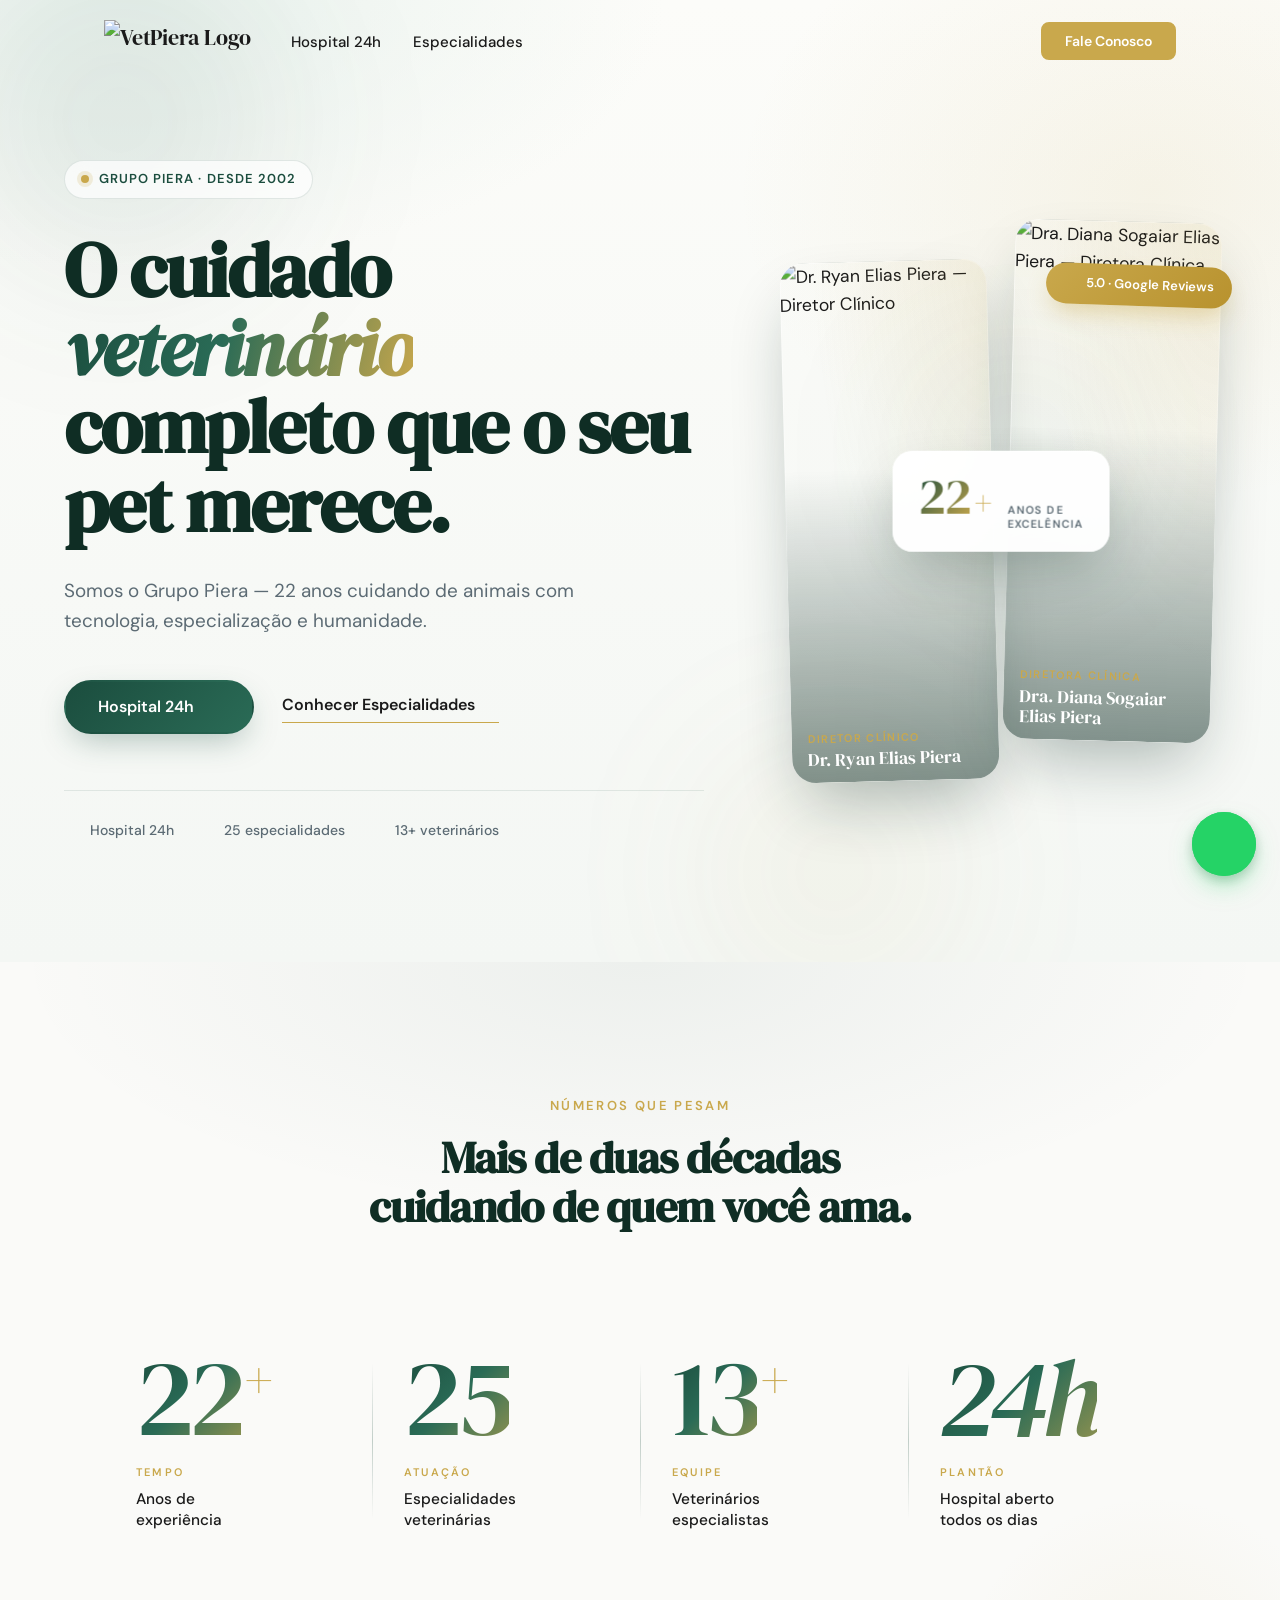
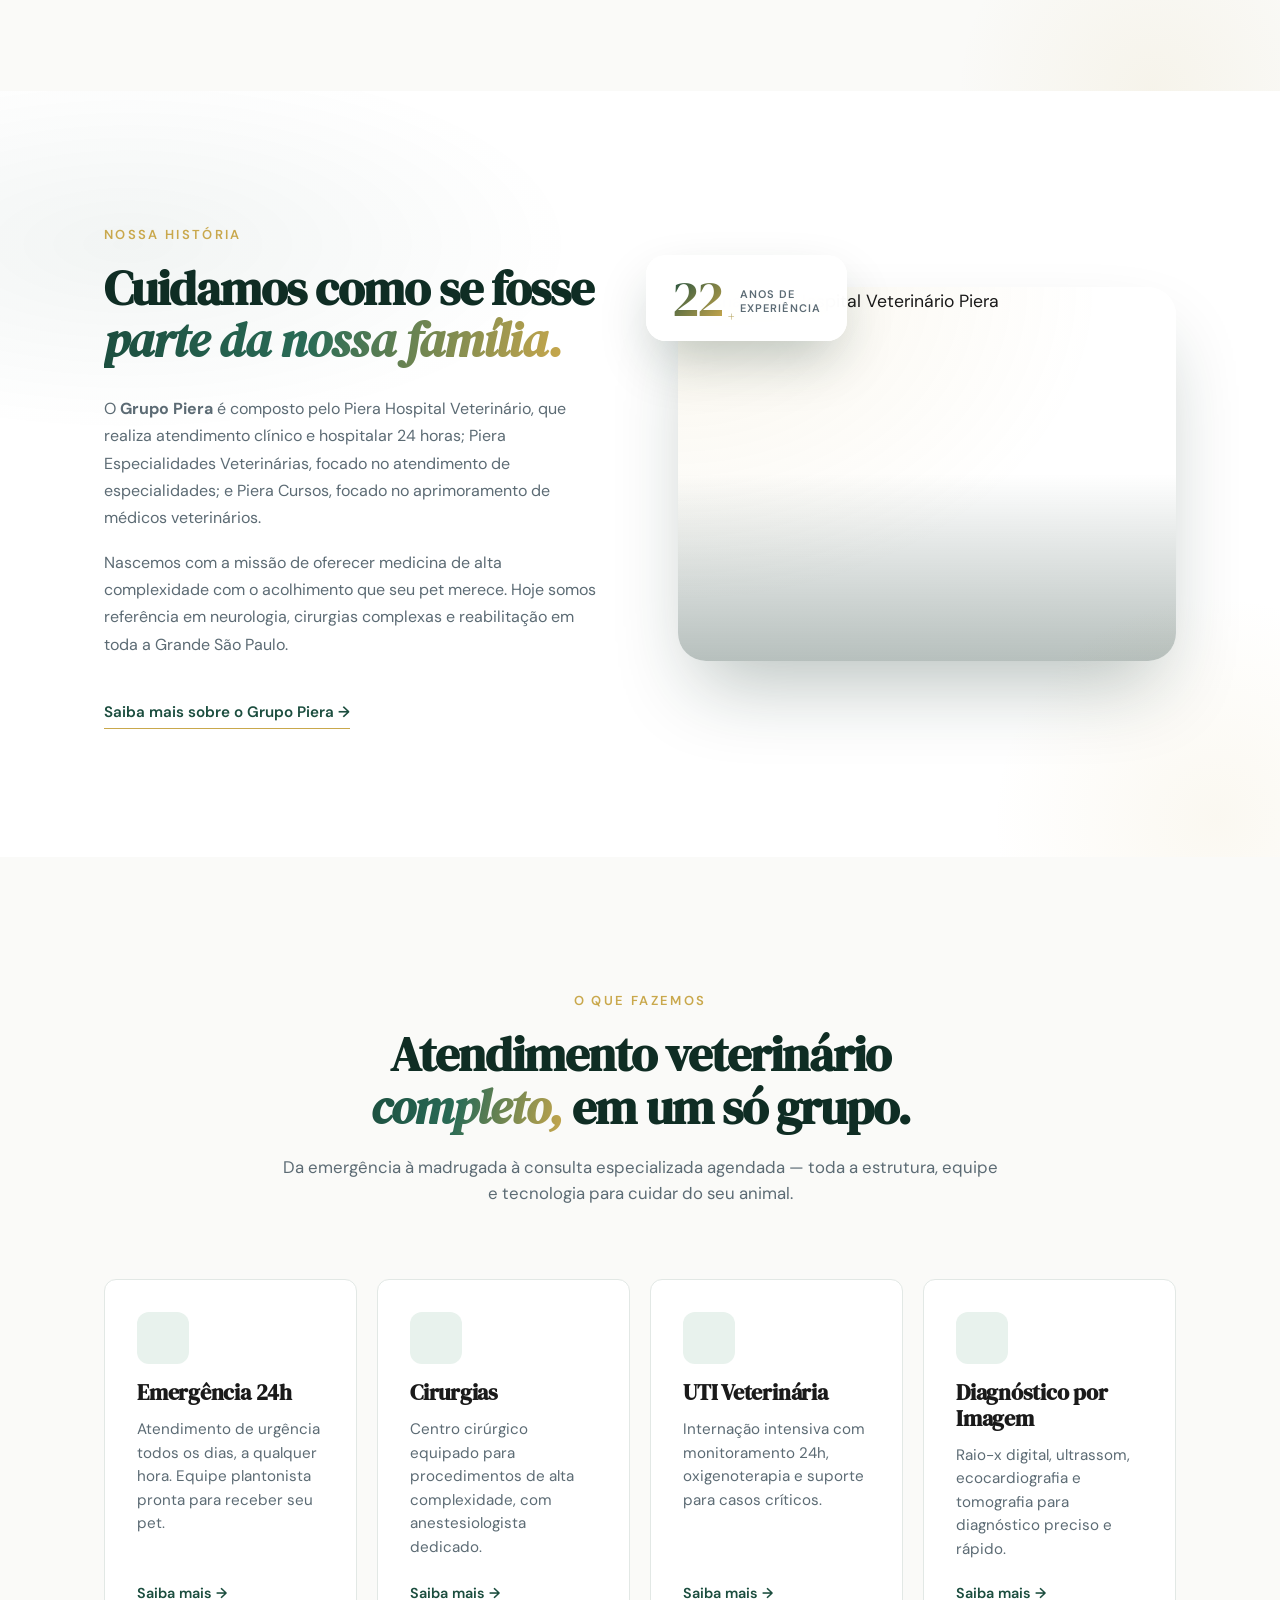
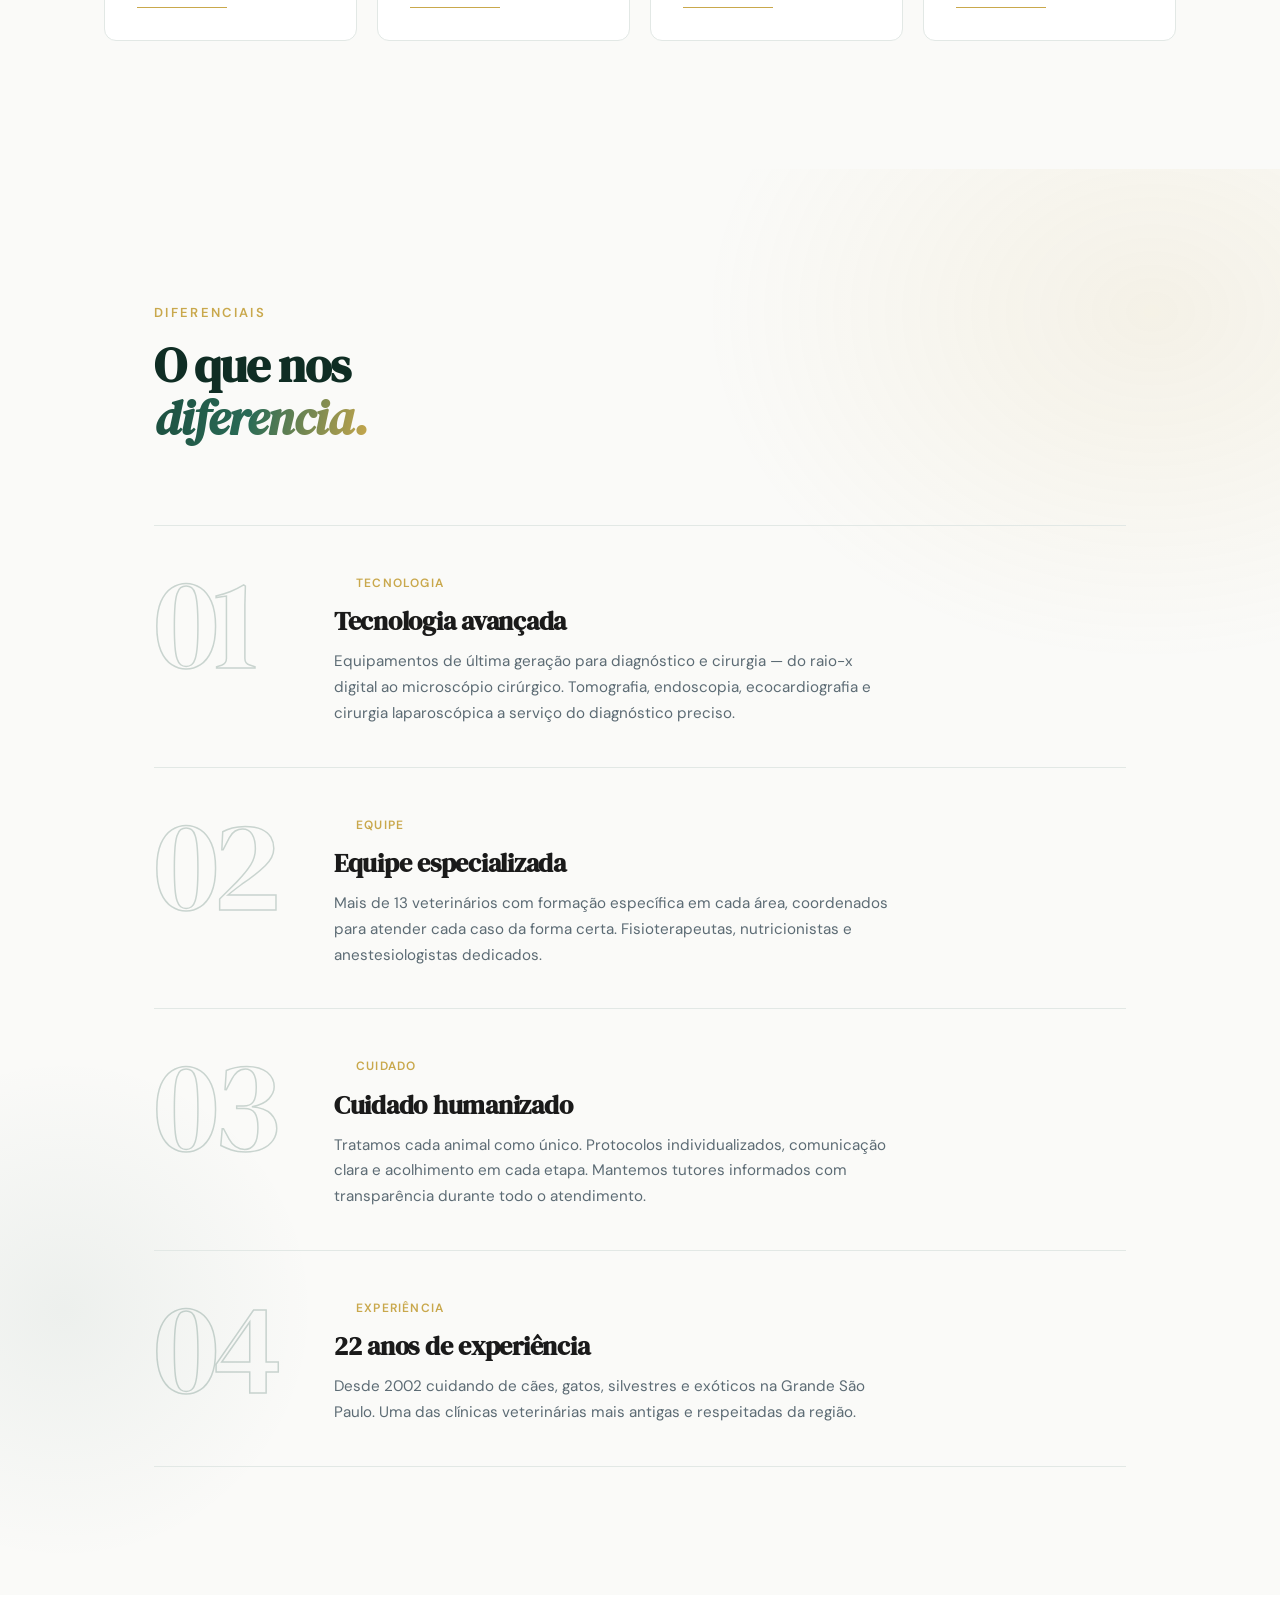
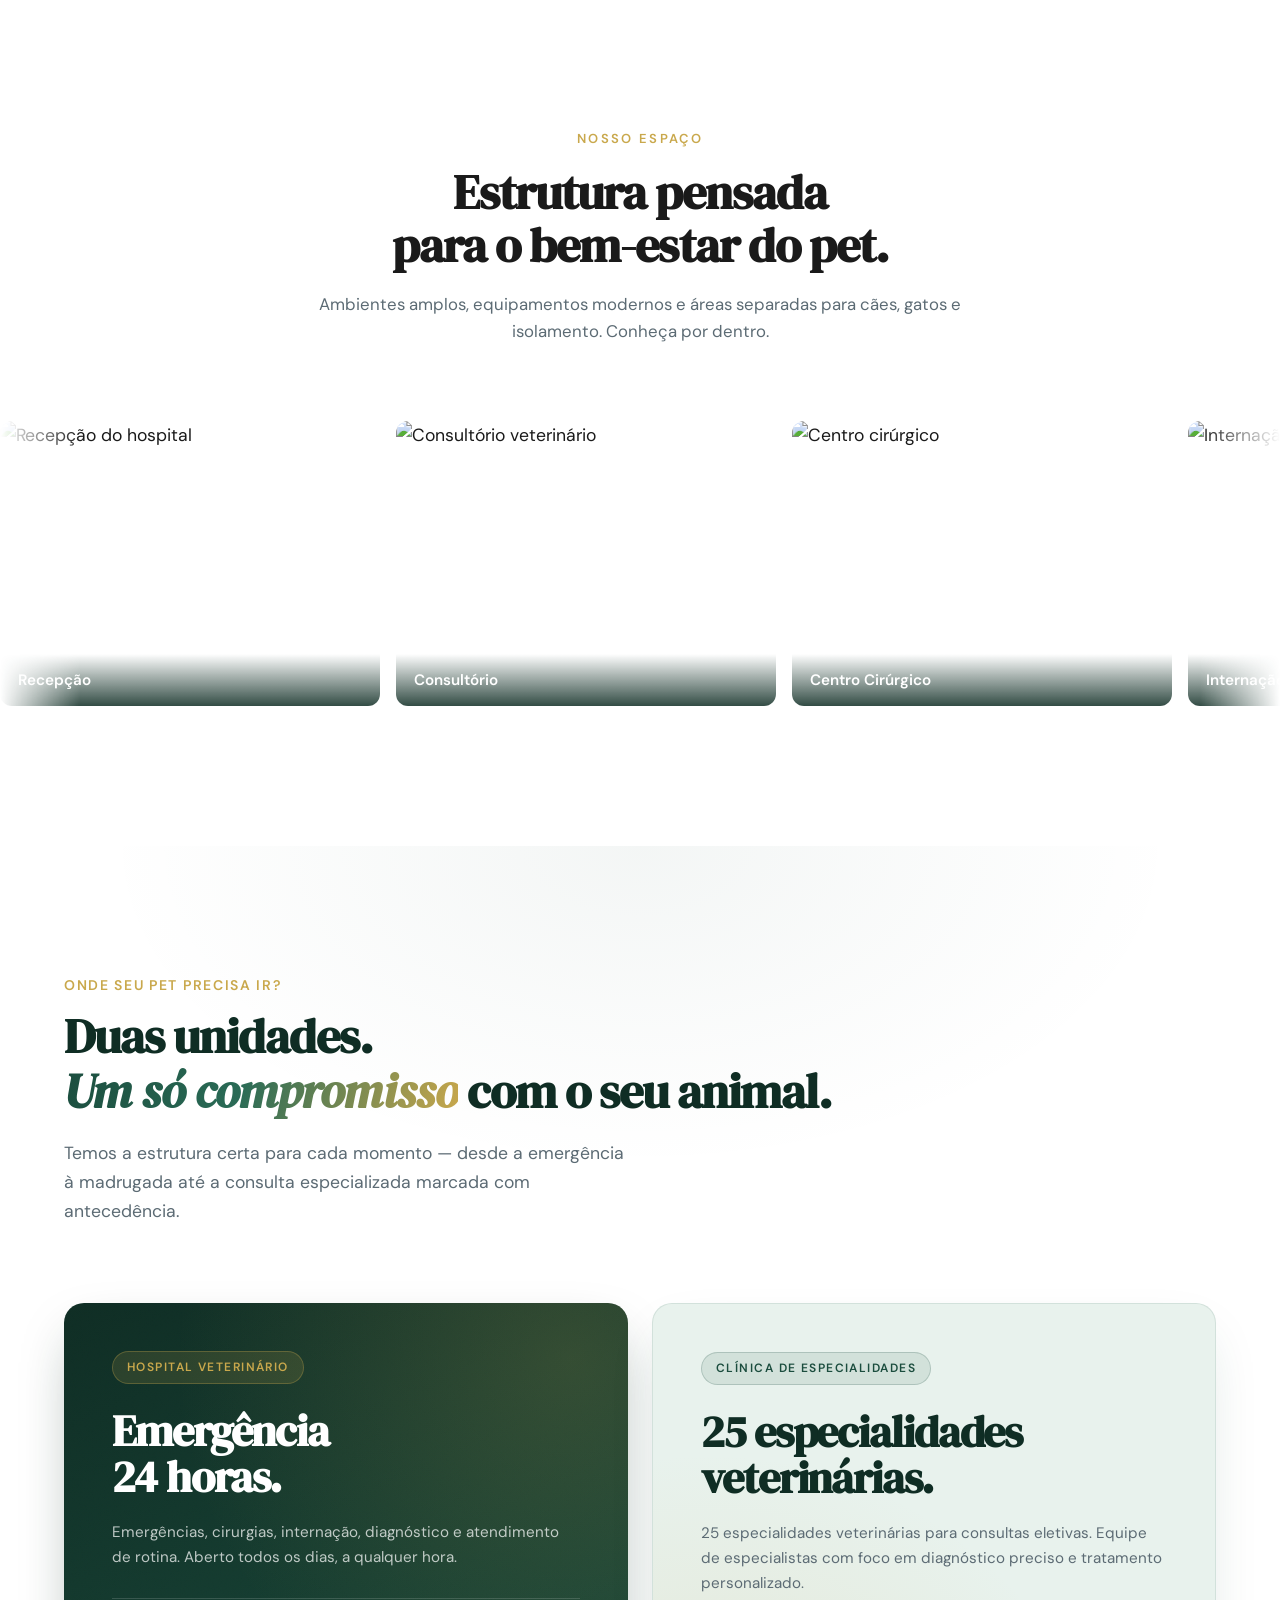
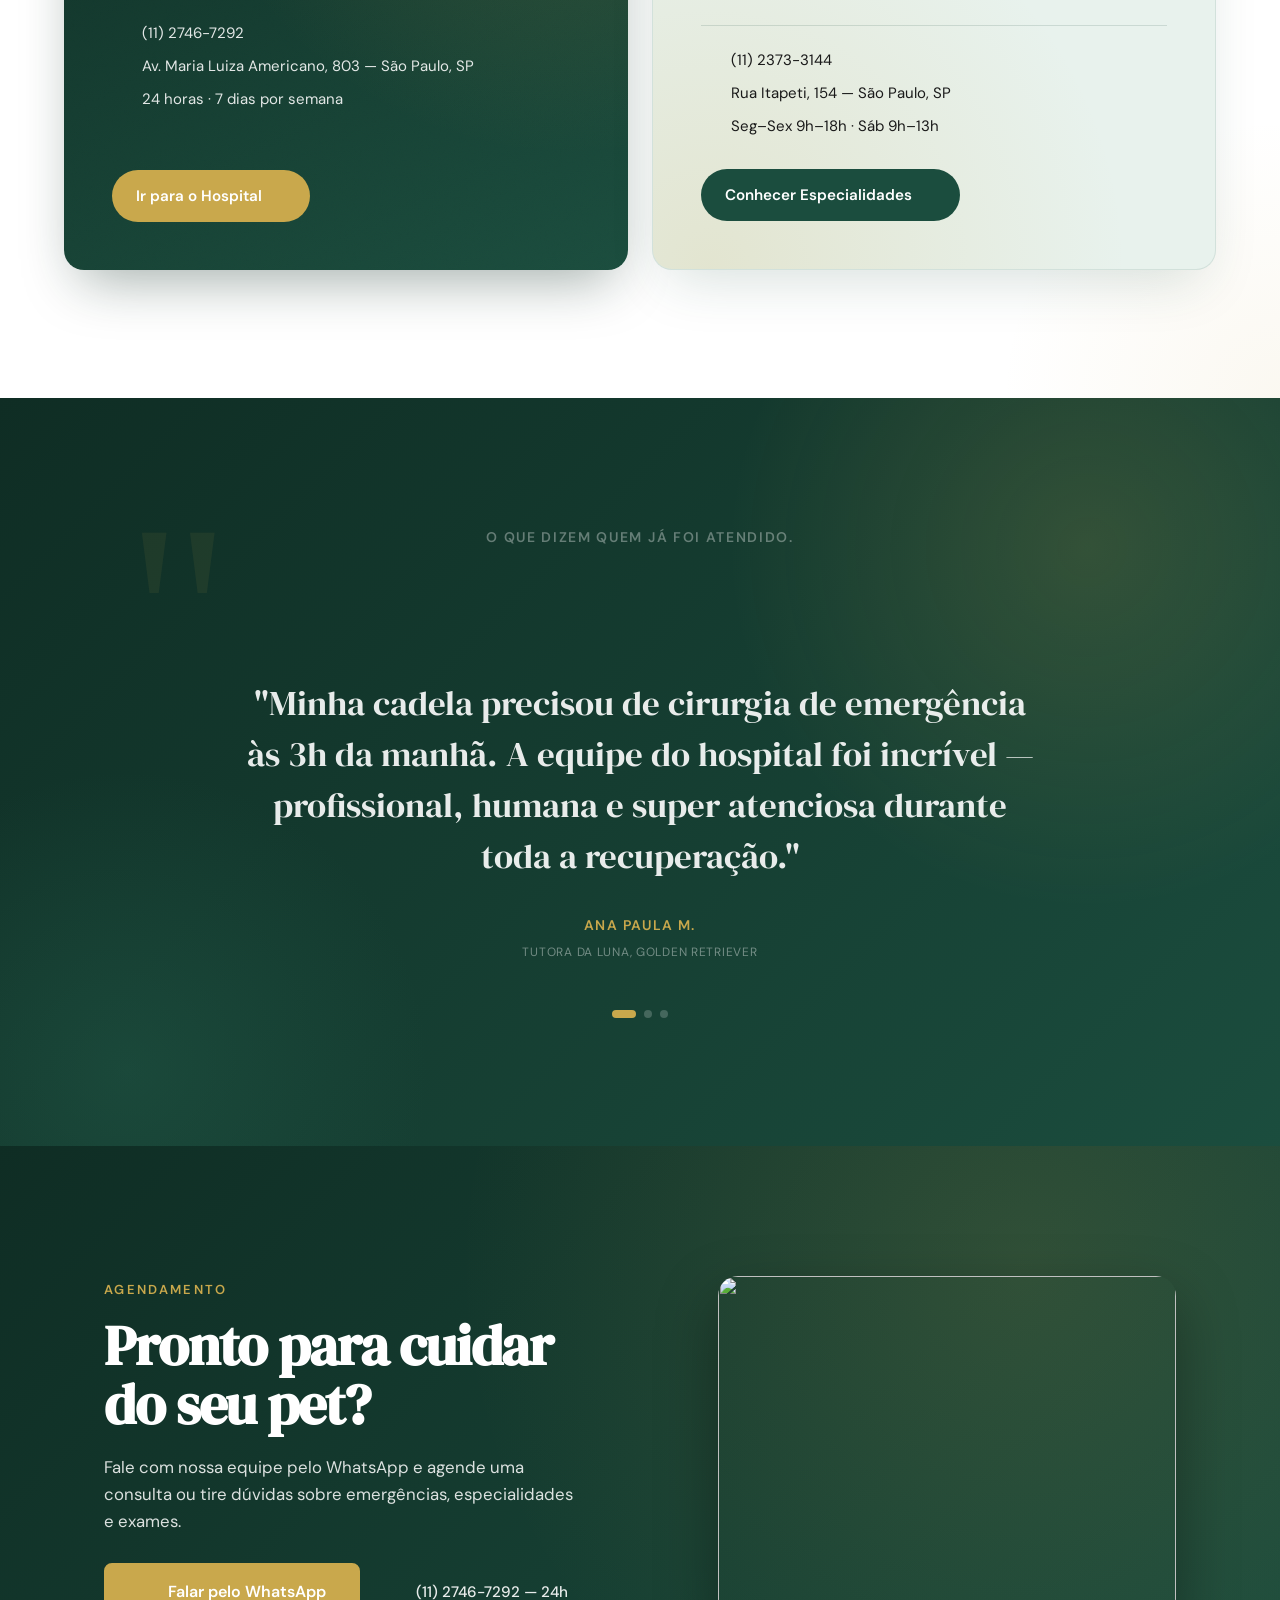
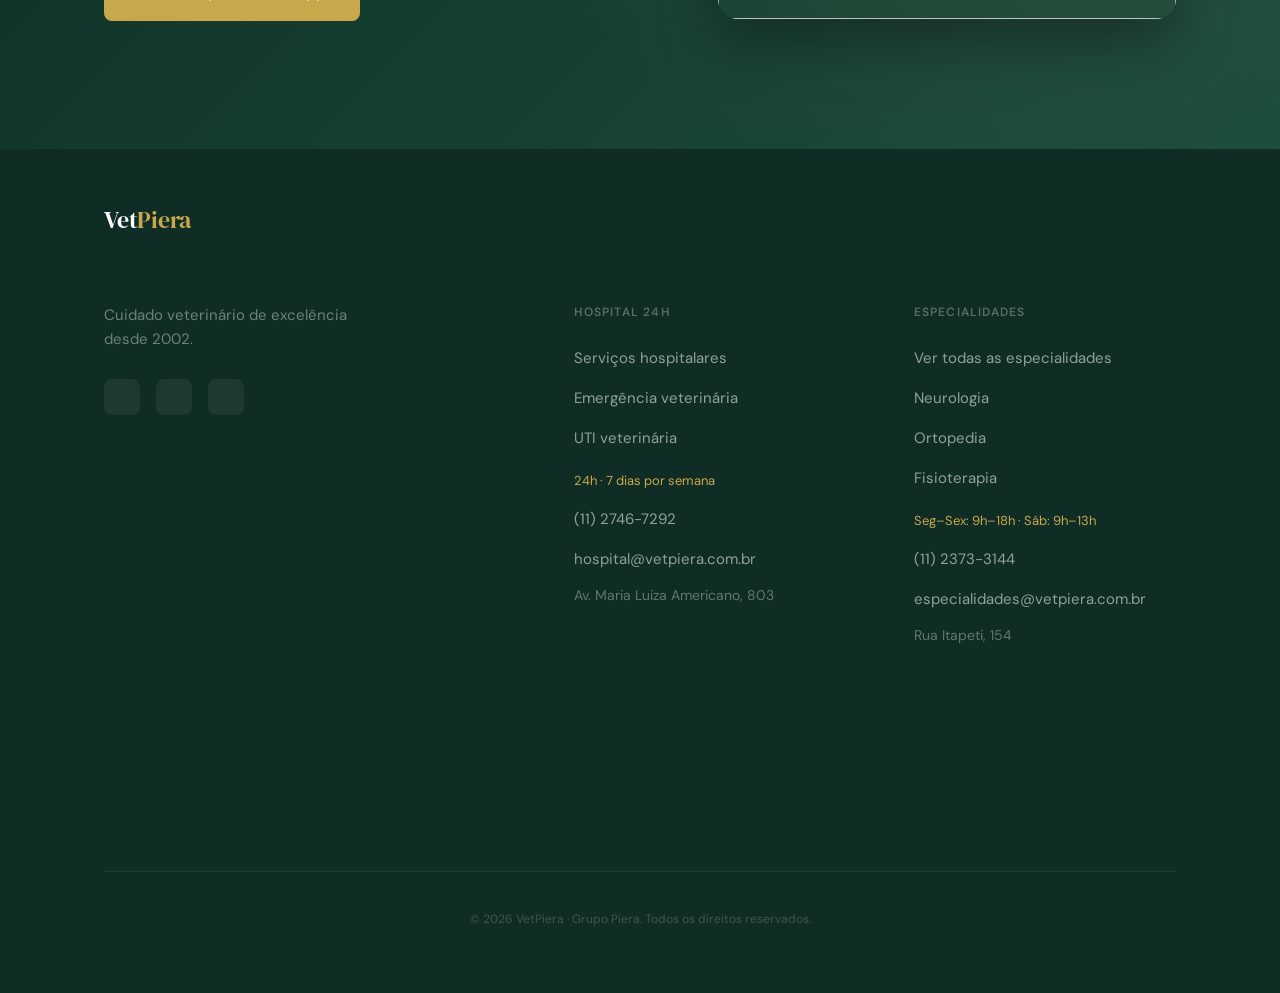
==== home/index.html @ c3f2317f "Perf: inline style nos orbs decorativos (max specificity, evita CLS)" ====
<!DOCTYPE html>
<html lang="pt-BR">
<head>
  <meta charset="UTF-8">
  <meta name="viewport" content="width=device-width, initial-scale=1.0">
  <meta name="description" content="Grupo Piera — Cuidado veterinário completo desde 2002. Hospital 24h, UTI veterinária e 25 especialidades em São Paulo.">
  <title>VetPiera — Cuidado Veterinário Completo</title>

  <!-- Resource hints -->
  <link rel="preconnect" href="https://fonts.googleapis.com">
  <link rel="preconnect" href="https://fonts.gstatic.com" crossorigin>
  <link rel="preconnect" href="https://unpkg.com" crossorigin>

  <!-- Preload das duas fotos do hero (LCP) -->
  <link rel="preload" as="image" href="/.netlify/images?url=/images/diretor-ryan.jpg&w=600&q=80" fetchpriority="high">
  <link rel="preload" as="image" href="/.netlify/images?url=/images/diretora-diana.jpg&w=600&q=80" fetchpriority="high">

  <!-- Preload do CSS principal (prioridade alta) -->
  <link rel="preload" as="style" href="/home/style.css">

  <!-- Fonts (síncrono, com preconnect + display=swap) -->
  <link href="https://fonts.googleapis.com/css2?family=DM+Serif+Display:ital@0;1&family=DM+Sans:ital,opsz,wght@0,9..40,400;0,9..40,500;0,9..40,600;1,9..40,400&display=swap" rel="stylesheet">

  <!-- CSS principal síncrono (bloqueia render para evitar CLS) -->
  <link rel="stylesheet" href="/home/style.css">

  <!-- Phosphor Icons assíncrono (não bloqueia render — ícones aparecem após CSS carregar) -->
  <link rel="preload" as="style" href="https://unpkg.com/@phosphor-icons/web@2.1.1/src/regular/style.css">
  <link rel="preload" as="style" href="https://unpkg.com/@phosphor-icons/web@2.1.1/src/fill/style.css">
  <link rel="stylesheet" href="https://unpkg.com/@phosphor-icons/web@2.1.1/src/regular/style.css" media="print" onload="this.media='all'">
  <link rel="stylesheet" href="https://unpkg.com/@phosphor-icons/web@2.1.1/src/fill/style.css" media="print" onload="this.media='all'">
  <noscript>
    <link rel="stylesheet" href="https://unpkg.com/@phosphor-icons/web@2.1.1/src/regular/style.css">
    <link rel="stylesheet" href="https://unpkg.com/@phosphor-icons/web@2.1.1/src/fill/style.css">
  </noscript>

  <!-- Critical CSS inline: ícones com espaço reservado + orbs do hero pré-posicionados (evita CLS) -->
  <style>
    i[class^="ph"], i[class*=" ph"] {
      display: inline-block;
      width: 1em;
      height: 1em;
      min-width: 1em;
      line-height: 1;
      vertical-align: middle;
    }
    .hero { position: relative; overflow: hidden; min-height: 100svh; }
    .hero__bg { position: absolute; inset: 0; z-index: 0; pointer-events: none; overflow: hidden; }
    .hero__bg-orb { position: absolute; border-radius: 50%; filter: blur(80px); opacity: 0.55; }
    .hero__bg-orb--1 { width: 480px; height: 480px; top: -120px; left: -120px; }
    .hero__bg-orb--2 { width: 380px; height: 380px; bottom: -100px; right: 20%; }
    .hero__bg-orb--3 { width: 320px; height: 320px; top: 30%; right: 8%; }
  </style>
</head>
<body>

  <!-- ===================================================
       NAVIGATION
  =================================================== -->
  <header class="site-header" role="banner">
    <div class="site-header__inner container">
      <a href="/" class="site-header__logo" aria-label="VetPiera — Página inicial">
        <img src="/.netlify/images?url=/images/logo.png&w=200&q=80" alt="VetPiera Logo" class="site-header__logo-img">
      </a>

      <nav class="site-nav" aria-label="Navegação principal">
        <ul class="site-nav__list" role="list">
          <li><a href="/hospital" class="site-nav__link">Hospital 24h</a></li>
          <li><a href="/especialidades" class="site-nav__link">Especialidades</a></li>
        </ul>
      </nav>

      <a href="https://wa.me/5511963326376" class="btn btn--accent site-header__cta" target="_blank" rel="noopener" aria-label="Fale conosco pelo WhatsApp">
        Fale Conosco
      </a>

      <button class="site-header__burger" aria-label="Abrir menu" aria-expanded="false" aria-controls="mobile-menu">
        <span class="site-header__burger-bar"></span>
        <span class="site-header__burger-bar"></span>
        <span class="site-header__burger-bar"></span>
      </button>
    </div>

    <!-- Mobile menu -->
    <div class="mobile-menu" id="mobile-menu" aria-hidden="true">
      <nav aria-label="Navegação mobile">
        <ul class="mobile-menu__list" role="list">
          <li><a href="/hospital" class="mobile-menu__link">Hospital 24h</a></li>
          <li><a href="/especialidades" class="mobile-menu__link">Especialidades</a></li>
          <li><a href="/quem-somos" class="mobile-menu__link">Quem Somos</a></li>
          <li>
            <a href="https://wa.me/5511963326376" class="btn btn--accent mobile-menu__cta" target="_blank" rel="noopener">
              Fale Conosco
            </a>
          </li>
        </ul>
      </nav>
    </div>
  </header>

  <main>

    <!-- ===================================================
         SECTION 1 — HERO
         Arquétipo: Split com Overlap (60/40)
         Constraints: Gradiente Mesh + Imagem c/ Gradiente
                     + Mouse Parallax + Headline com Gradiente
    =================================================== -->
    <section class="hero" aria-label="Hero principal">

      <!-- Mesh gradient backdrop (camada decorativa) -->
      <div class="hero__bg" aria-hidden="true" style="position:absolute;inset:0;z-index:0;pointer-events:none;overflow:hidden">
        <div class="hero__bg-orb hero__bg-orb--1" style="position:absolute;width:480px;height:480px;top:-120px;left:-120px;border-radius:50%;filter:blur(80px);opacity:0.55"></div>
        <div class="hero__bg-orb hero__bg-orb--2" style="position:absolute;width:380px;height:380px;bottom:-100px;right:20%;border-radius:50%;filter:blur(80px);opacity:0.55"></div>
        <div class="hero__bg-orb hero__bg-orb--3" style="position:absolute;width:320px;height:320px;top:30%;right:8%;border-radius:50%;filter:blur(80px);opacity:0.55"></div>
      </div>

      <div class="hero__container">

        <!-- Copy panel 60% -->
        <div class="hero__copy">
          <span class="hero__eyebrow">
            <span class="hero__eyebrow-dot"></span>
            Grupo Piera · Desde 2002
          </span>
          <h1 class="hero__headline">
            O cuidado <span class="hero__headline-grad">veterinário</span><br>
            completo que o seu pet merece.
          </h1>
          <p class="hero__sub">Somos o Grupo Piera — 22 anos cuidando de animais com tecnologia, especialização e humanidade.</p>
          <div class="hero__actions">
            <a href="/hospital" class="btn btn--primary hero__btn-primary">
              <span>Hospital 24h</span>
              <i class="ph ph-arrow-right" aria-hidden="true"></i>
            </a>
            <a href="/especialidades" class="hero__link">
              Conhecer Especialidades
              <i class="ph ph-arrow-up-right" aria-hidden="true"></i>
            </a>
          </div>

          <!-- Trust strip — micro-elemento Petderma -->
          <div class="hero__trust" aria-label="Diferenciais rápidos">
            <div class="hero__trust-item">
              <i class="ph-fill ph-check-circle" aria-hidden="true"></i>
              <span>Hospital 24h</span>
            </div>
            <div class="hero__trust-item">
              <i class="ph-fill ph-check-circle" aria-hidden="true"></i>
              <span>25 especialidades</span>
            </div>
            <div class="hero__trust-item">
              <i class="ph-fill ph-check-circle" aria-hidden="true"></i>
              <span>13+ veterinários</span>
            </div>
          </div>
        </div>

        <!-- Media panel 40% -->
        <div class="hero__media" aria-hidden="true">
          <div class="hero__duo">
            <div class="hero__photo-wrap hero__photo-wrap--ryan">
              <img src="/.netlify/images?url=/images/diretor-ryan.jpg&w=600&q=80" alt="Dr. Ryan Elias Piera — Diretor Clínico" class="hero__photo-img" fetchpriority="high" width="500" height="600">
              <div class="hero__photo-overlay"></div>
              <div class="hero__photo-caption">
                <span class="hero__photo-caption-role">Diretor Clínico</span>
                <span class="hero__photo-caption-name">Dr. Ryan Elias Piera</span>
              </div>
            </div>
            <div class="hero__photo-wrap hero__photo-wrap--diana">
              <img src="/.netlify/images?url=/images/diretora-diana.jpg&w=600&q=80" alt="Dra. Diana Sogaiar Elias Piera — Diretora Clínica" class="hero__photo-img" loading="lazy" width="500" height="600">
              <div class="hero__photo-overlay"></div>
              <div class="hero__photo-caption">
                <span class="hero__photo-caption-role">Diretora Clínica</span>
                <span class="hero__photo-caption-name">Dra. Diana Sogaiar Elias Piera</span>
              </div>
            </div>
          </div>

          <!-- Badge flutuante centralizado entre as duas fotos -->
          <div class="hero__badge" aria-label="22 anos de experiência">
            <span class="hero__badge-num" id="heroBadgeCounter">0</span>
            <span class="hero__badge-plus">+</span>
            <span class="hero__badge-label">anos de<br>excelência</span>
          </div>

          <!-- Tag dourada flutuante -->
          <div class="hero__tag" aria-hidden="true">
            <i class="ph-fill ph-star"></i>
            <span>5.0 · Google Reviews</span>
          </div>
        </div>

      </div>
    </section>

    <!-- ===================================================
         SECTION 2 — STATS BAR
         Arquétipo: Type Hero / Editorial (números gigantes)
         Constraints: Color Blocking + Counter Animation + Stagger
    =================================================== -->
    <section class="stats" aria-label="Números do Grupo Piera">
      <div class="stats__bg" aria-hidden="true"></div>

      <div class="stats__container container">
        <header class="stats__intro">
          <span class="stats__eyebrow">Números que pesam</span>
          <h2 class="stats__title">Mais de duas décadas<br>cuidando de quem você ama.</h2>
        </header>

        <div class="stats__grid">
          <div class="stats__item" style="--stat-i: 0">
            <div class="stats__num-wrap">
              <span class="stats__num" data-count-to="22">22</span>
              <span class="stats__plus">+</span>
            </div>
            <div class="stats__label-wrap">
              <span class="stats__label-eyebrow">Tempo</span>
              <p class="stats__label">Anos de<br>experiência</p>
            </div>
          </div>

          <div class="stats__item" style="--stat-i: 1">
            <div class="stats__num-wrap">
              <span class="stats__num" data-count-to="25">25</span>
            </div>
            <div class="stats__label-wrap">
              <span class="stats__label-eyebrow">Atuação</span>
              <p class="stats__label">Especialidades<br>veterinárias</p>
            </div>
          </div>

          <div class="stats__item" style="--stat-i: 2">
            <div class="stats__num-wrap">
              <span class="stats__num" data-count-to="13">13</span>
              <span class="stats__plus">+</span>
            </div>
            <div class="stats__label-wrap">
              <span class="stats__label-eyebrow">Equipe</span>
              <p class="stats__label">Veterinários<br>especialistas</p>
            </div>
          </div>

          <div class="stats__item" style="--stat-i: 3">
            <div class="stats__num-wrap">
              <span class="stats__num stats__num--text">24h</span>
            </div>
            <div class="stats__label-wrap">
              <span class="stats__label-eyebrow">Plantão</span>
              <p class="stats__label">Hospital aberto<br>todos os dias</p>
            </div>
          </div>
        </div>
      </div>
    </section>

    <!-- =============================================
         SECTION 3 — QUEM SOMOS / HISTÓRIA
         Archetype: Split Alternado (Texto / Badge + Imagem)
         ============================================= -->
    <section class="hosp-about" id="quem-somos" aria-label="Sobre o Grupo Piera">
      <div class="container hosp-about__grid">
        <div class="hosp-about__content">
          <span class="hosp-about__pre">Nossa história</span>
          <h2 class="hosp-about__title">Cuidamos como se fosse<br><span class="hosp-about__title-grad">parte da nossa família.</span></h2>
          <p class="hosp-about__text">
            O <strong>Grupo Piera</strong> é composto pelo Piera Hospital Veterinário, que realiza atendimento clínico e hospitalar 24 horas; Piera Especialidades Veterinárias, focado no atendimento de especialidades; e Piera Cursos, focado no aprimoramento de médicos veterinários.
          </p>
          <p class="hosp-about__text">
            Nascemos com a missão de oferecer medicina de alta complexidade com o acolhimento que seu pet merece. Hoje somos referência em neurologia, cirurgias complexas e reabilitação em toda a Grande São Paulo.
          </p>
          <a href="/quem-somos" class="hosp-about__cta">Saiba mais sobre o Grupo Piera →</a>
        </div>
        <div class="hosp-about__visual">
          <div class="hosp-about__img-wrap">
            <img src="/.netlify/images?url=/images/hosp-exterior.jpg&w=800&q=80" alt="Fachada do Hospital Veterinário Piera" class="hosp-about__img" loading="lazy" width="800" height="600">
            <div class="hosp-about__img-overlay" aria-hidden="true"></div>
          </div>
          <div class="hosp-about__badge" aria-hidden="true">
            <span class="hosp-about__badge-num">22</span>
            <span class="hosp-about__badge-num" style="font-size: 0.7em; color: var(--clr-accent); -webkit-text-fill-color: var(--clr-accent);">+</span>
            <span class="hosp-about__badge-text">anos de<br>experiência</span>
          </div>
        </div>
      </div>
    </section>

    <!-- ===================================================
         SECTION 4 — SERVICES (Grid de Procedimentos)
    =================================================== -->
    <section class="services" aria-label="Serviços e procedimentos">
      <div class="services__container container">
        <header class="services__header">
          <p class="services__pre">O que fazemos</p>
          <h2 class="services__title">Atendimento veterinário<br><span class="services__title-grad">completo,</span> em um só grupo.</h2>
          <p class="services__intro">Da emergência à madrugada à consulta especializada agendada — toda a estrutura, equipe e tecnologia para cuidar do seu animal.</p>
        </header>

        <div class="services__grid">
          <article class="service-card">
            <div class="service-card__icon"><i class="ph ph-first-aid" aria-hidden="true"></i></div>
            <h3 class="service-card__name">Emergência 24h</h3>
            <p class="service-card__desc">Atendimento de urgência todos os dias, a qualquer hora. Equipe plantonista pronta para receber seu pet.</p>
            <a href="/hospital#emergencia" class="service-card__link">Saiba mais →</a>
          </article>

          <article class="service-card">
            <div class="service-card__icon"><i class="ph ph-scissors" aria-hidden="true"></i></div>
            <h3 class="service-card__name">Cirurgias</h3>
            <p class="service-card__desc">Centro cirúrgico equipado para procedimentos de alta complexidade, com anestesiologista dedicado.</p>
            <a href="/hospital#cirurgia" class="service-card__link">Saiba mais →</a>
          </article>

          <article class="service-card">
            <div class="service-card__icon"><i class="ph ph-heartbeat" aria-hidden="true"></i></div>
            <h3 class="service-card__name">UTI Veterinária</h3>
            <p class="service-card__desc">Internação intensiva com monitoramento 24h, oxigenoterapia e suporte para casos críticos.</p>
            <a href="/hospital#uti" class="service-card__link">Saiba mais →</a>
          </article>

          <article class="service-card">
            <div class="service-card__icon"><i class="ph ph-magnifying-glass" aria-hidden="true"></i></div>
            <h3 class="service-card__name">Diagnóstico por Imagem</h3>
            <p class="service-card__desc">Raio-x digital, ultrassom, ecocardiografia e tomografia para diagnóstico preciso e rápido.</p>
            <a href="/hospital#diagnostico" class="service-card__link">Saiba mais →</a>
          </article>
        </div>
      </div>
    </section>

    <!-- ===================================================
         SECTION 5 — PILLARS ("O que nos diferencia")
         Editorial Rows — NOT a card grid
    =================================================== -->
    <section class="pillars" aria-label="Nossos diferenciais">
      <div class="pillars__container">
        <header class="pillars__header">
          <span class="pillars__pre">Diferenciais</span>
          <h2 class="pillars__title">O que nos<br><span class="pillars__title-grad">diferencia.</span></h2>
        </header>

        <div class="pillars__list">

          <div class="pillars__row" style="--row-i: 0">
            <span class="pillars__num" aria-hidden="true">01</span>
            <div class="pillars__content">
              <div class="pillars__tag">
                <i class="ph ph-cpu" aria-hidden="true"></i>
                <span>Tecnologia</span>
              </div>
              <h3 class="pillars__name">Tecnologia avançada</h3>
              <p class="pillars__text">Equipamentos de última geração para diagnóstico e cirurgia — do raio-x digital ao microscópio cirúrgico. Tomografia, endoscopia, ecocardiografia e cirurgia laparoscópica a serviço do diagnóstico preciso.</p>
            </div>
          </div>

          <div class="pillars__row" style="--row-i: 1">
            <span class="pillars__num" aria-hidden="true">02</span>
            <div class="pillars__content">
              <div class="pillars__tag">
                <i class="ph ph-stethoscope" aria-hidden="true"></i>
                <span>Equipe</span>
              </div>
              <h3 class="pillars__name">Equipe especializada</h3>
              <p class="pillars__text">Mais de 13 veterinários com formação específica em cada área, coordenados para atender cada caso da forma certa. Fisioterapeutas, nutricionistas e anestesiologistas dedicados.</p>
            </div>
          </div>

          <div class="pillars__row" style="--row-i: 2">
            <span class="pillars__num" aria-hidden="true">03</span>
            <div class="pillars__content">
              <div class="pillars__tag">
                <i class="ph ph-heart" aria-hidden="true"></i>
                <span>Cuidado</span>
              </div>
              <h3 class="pillars__name">Cuidado humanizado</h3>
              <p class="pillars__text">Tratamos cada animal como único. Protocolos individualizados, comunicação clara e acolhimento em cada etapa. Mantemos tutores informados com transparência durante todo o atendimento.</p>
            </div>
          </div>

          <div class="pillars__row" style="--row-i: 3">
            <span class="pillars__num" aria-hidden="true">04</span>
            <div class="pillars__content">
              <div class="pillars__tag">
                <i class="ph ph-calendar-check" aria-hidden="true"></i>
                <span>Experiência</span>
              </div>
              <h3 class="pillars__name">22 anos de experiência</h3>
              <p class="pillars__text">Desde 2002 cuidando de cães, gatos, silvestres e exóticos na Grande São Paulo. Uma das clínicas veterinárias mais antigas e respeitadas da região.</p>
            </div>
          </div>

        </div>
      </div>
    </section>

    <!-- ===================================================
         SECTION 6 — GALLERY ("Nosso Espaço")
         Carrossel CSS-only com fotos da estrutura
    =================================================== -->
    <section class="gallery" aria-label="Nosso espaço">
      <div class="gallery__container container">
        <header class="gallery__header">
          <p class="gallery__pre">Nosso espaço</p>
          <h2 class="gallery__title">Estrutura pensada<br>para o bem-estar do pet.</h2>
          <p class="gallery__intro">Ambientes amplos, equipamentos modernos e áreas separadas para cães, gatos e isolamento. Conheça por dentro.</p>
        </header>
      </div>

      <div class="gallery__viewport" role="region" aria-label="Galeria de fotos da estrutura">
        <div class="gallery__track">
          <!-- Set 1 -->
          <figure class="gallery__item">
            <img src="/.netlify/images?url=/images/hosp-estrutura-recepcao.jpg&w=800&q=80" alt="Recepção do hospital" loading="lazy" width="400" height="300">
            <figcaption>Recepção</figcaption>
          </figure>
          <figure class="gallery__item">
            <img src="/.netlify/images?url=/images/hosp-estrutura-consultorio-1.jpg&w=800&q=80" alt="Consultório veterinário" loading="lazy" width="400" height="300">
            <figcaption>Consultório</figcaption>
          </figure>
          <figure class="gallery__item">
            <img src="/.netlify/images?url=/images/hosp-estrutura-cirurgico-1.jpg&w=800&q=80" alt="Centro cirúrgico" loading="lazy" width="400" height="300">
            <figcaption>Centro Cirúrgico</figcaption>
          </figure>
          <figure class="gallery__item">
            <img src="/.netlify/images?url=/images/hosp-estrutura-internacao-felinos.jpg&w=800&q=80" alt="Internação felinos" loading="lazy" width="400" height="300">
            <figcaption>Internação Felinos</figcaption>
          </figure>
          <figure class="gallery__item">
            <img src="/.netlify/images?url=/images/hosp-estrutura-internacao-caes-1.jpg&w=800&q=80" alt="Internação cães" loading="lazy" width="400" height="300">
            <figcaption>Internação Cães</figcaption>
          </figure>
          <figure class="gallery__item">
            <img src="/.netlify/images?url=/images/hosp-estrutura-raiox.jpg&w=800&q=80" alt="Sala de raio-x" loading="lazy" width="400" height="300">
            <figcaption>Raio-X</figcaption>
          </figure>
          <figure class="gallery__item">
            <img src="/.netlify/images?url=/images/hosp-estrutura-ultrassom.jpg&w=800&q=80" alt="Sala de ultrassom" loading="lazy" width="400" height="300">
            <figcaption>Ultrassom</figcaption>
          </figure>
          <figure class="gallery__item">
            <img src="/.netlify/images?url=/images/estrutura-fisio-01.jpg&w=800&q=80" alt="Fisioterapia" loading="lazy" width="400" height="300">
            <figcaption>Fisioterapia</figcaption>
          </figure>

          <!-- Set 2 (duplicado para loop infinito) -->
          <figure class="gallery__item" aria-hidden="true">
            <img src="/.netlify/images?url=/images/hosp-estrutura-recepcao.jpg&w=800&q=80" alt="" loading="lazy" width="400" height="300">
            <figcaption>Recepção</figcaption>
          </figure>
          <figure class="gallery__item" aria-hidden="true">
            <img src="/.netlify/images?url=/images/hosp-estrutura-consultorio-1.jpg&w=800&q=80" alt="" loading="lazy" width="400" height="300">
            <figcaption>Consultório</figcaption>
          </figure>
          <figure class="gallery__item" aria-hidden="true">
            <img src="/.netlify/images?url=/images/hosp-estrutura-cirurgico-1.jpg&w=800&q=80" alt="" loading="lazy" width="400" height="300">
            <figcaption>Centro Cirúrgico</figcaption>
          </figure>
          <figure class="gallery__item" aria-hidden="true">
            <img src="/.netlify/images?url=/images/hosp-estrutura-internacao-felinos.jpg&w=800&q=80" alt="" loading="lazy" width="400" height="300">
            <figcaption>Internação Felinos</figcaption>
          </figure>
          <figure class="gallery__item" aria-hidden="true">
            <img src="/.netlify/images?url=/images/hosp-estrutura-internacao-caes-1.jpg&w=800&q=80" alt="" loading="lazy" width="400" height="300">
            <figcaption>Internação Cães</figcaption>
          </figure>
          <figure class="gallery__item" aria-hidden="true">
            <img src="/.netlify/images?url=/images/hosp-estrutura-raiox.jpg&w=800&q=80" alt="" loading="lazy" width="400" height="300">
            <figcaption>Raio-X</figcaption>
          </figure>
          <figure class="gallery__item" aria-hidden="true">
            <img src="/.netlify/images?url=/images/hosp-estrutura-ultrassom.jpg&w=800&q=80" alt="" loading="lazy" width="400" height="300">
            <figcaption>Ultrassom</figcaption>
          </figure>
          <figure class="gallery__item" aria-hidden="true">
            <img src="/.netlify/images?url=/images/estrutura-fisio-01.jpg&w=800&q=80" alt="" loading="lazy" width="400" height="300">
            <figcaption>Fisioterapia</figcaption>
          </figure>
        </div>
      </div>
    </section>

    <!-- ===================================================
         SECTION 7 — UNITS ("Duas Unidades")
         Cards lineares com todas as infos visíveis
    =================================================== -->
    <section class="units" aria-label="Nossas unidades">
      <div class="units__header">
        <p class="units__pre">Onde seu pet precisa ir?</p>
        <h2 class="units__title">Duas unidades.<br><span class="units__title-grad">Um só compromisso</span> com o seu animal.</h2>
        <p class="units__intro">Temos a estrutura certa para cada momento — desde a emergência à madrugada até a consulta especializada marcada com antecedência.</p>
      </div>

      <div class="units__grid">

        <!-- Hospital 24h card (dark) -->
        <a href="/hospital" class="unit unit--dark" aria-label="Hospital Veterinário 24h">
          <span class="unit__tag">Hospital Veterinário</span>
          <h3 class="unit__name">Emergência<br>24 horas.</h3>
          <p class="unit__desc">Emergências, cirurgias, internação, diagnóstico e atendimento de rotina. Aberto todos os dias, a qualquer hora.</p>

          <ul class="unit__info">
            <li class="unit__info-item">
              <i class="ph ph-phone" aria-hidden="true"></i>
              <span>(11) 2746-7292</span>
            </li>
            <li class="unit__info-item">
              <i class="ph ph-map-pin" aria-hidden="true"></i>
              <span>Av. Maria Luiza Americano, 803 — São Paulo, SP</span>
            </li>
            <li class="unit__info-item">
              <i class="ph ph-clock" aria-hidden="true"></i>
              <span>24 horas · 7 dias por semana</span>
            </li>
          </ul>

          <span class="unit__cta">
            Ir para o Hospital
            <i class="ph ph-arrow-right" aria-hidden="true"></i>
          </span>
        </a>

        <!-- Especialidades card (light) -->
        <a href="/especialidades" class="unit unit--light" aria-label="Clínica de Especialidades">
          <span class="unit__tag">Clínica de Especialidades</span>
          <h3 class="unit__name">25 especialidades<br>veterinárias.</h3>
          <p class="unit__desc">25 especialidades veterinárias para consultas eletivas. Equipe de especialistas com foco em diagnóstico preciso e tratamento personalizado.</p>

          <ul class="unit__info">
            <li class="unit__info-item">
              <i class="ph ph-phone" aria-hidden="true"></i>
              <span>(11) 2373-3144</span>
            </li>
            <li class="unit__info-item">
              <i class="ph ph-map-pin" aria-hidden="true"></i>
              <span>Rua Itapeti, 154 — São Paulo, SP</span>
            </li>
            <li class="unit__info-item">
              <i class="ph ph-clock" aria-hidden="true"></i>
              <span>Seg–Sex 9h–18h · Sáb 9h–13h</span>
            </li>
          </ul>

          <span class="unit__cta">
            Conhecer Especialidades
            <i class="ph ph-arrow-right" aria-hidden="true"></i>
          </span>
        </a>

      </div>
    </section>

    <!-- ===================================================
         SECTION 8 — TESTIMONIALS (CSS Carousel)
         Pure CSS radio-driven carousel, dark bg
    =================================================== -->
    <section class="testimonials" aria-label="Depoimentos de clientes">

      <!-- Radio controls MUST be direct children of section for CSS sibling selectors -->
      <input type="radio" name="testimonial" id="t1" class="testimonials__radio" checked>
      <input type="radio" name="testimonial" id="t2" class="testimonials__radio">
      <input type="radio" name="testimonial" id="t3" class="testimonials__radio">

      <div class="testimonials__inner">

        <!-- Section label -->
        <p class="testimonials__section-label">O que dizem quem já foi atendido.</p>

        <!-- Decorative giant quote mark -->
        <div class="testimonials__quote-mark" aria-hidden="true">"</div>

        <!-- Track wrapper -->
        <div class="testimonials__track-wrapper">
          <div class="testimonials__track">

            <!-- Slide 1 -->
            <div class="testimonials__slide">
              <div class="testimonials__stars" aria-label="5 estrelas">
                <i class="ph-fill ph-star" style="--star-i:0" aria-hidden="true"></i>
                <i class="ph-fill ph-star" style="--star-i:1" aria-hidden="true"></i>
                <i class="ph-fill ph-star" style="--star-i:2" aria-hidden="true"></i>
                <i class="ph-fill ph-star" style="--star-i:3" aria-hidden="true"></i>
                <i class="ph-fill ph-star" style="--star-i:4" aria-hidden="true"></i>
              </div>
              <blockquote class="testimonials__quote">
                "Minha cadela precisou de cirurgia de emergência às 3h da manhã. A equipe do hospital foi incrível — profissional, humana e super atenciosa durante toda a recuperação."
              </blockquote>
              <footer class="testimonials__author">
                <p class="testimonials__name">Ana Paula M.</p>
                <p class="testimonials__pet">Tutora da Luna, Golden Retriever</p>
              </footer>
            </div>

            <!-- Slide 2 -->
            <div class="testimonials__slide">
              <div class="testimonials__stars" aria-label="5 estrelas">
                <i class="ph-fill ph-star" style="--star-i:0" aria-hidden="true"></i>
                <i class="ph-fill ph-star" style="--star-i:1" aria-hidden="true"></i>
                <i class="ph-fill ph-star" style="--star-i:2" aria-hidden="true"></i>
                <i class="ph-fill ph-star" style="--star-i:3" aria-hidden="true"></i>
                <i class="ph-fill ph-star" style="--star-i:4" aria-hidden="true"></i>
              </div>
              <blockquote class="testimonials__quote">
                "A especialidade de neurologia da VetPiera salvou a vida do meu gato. O Dr. Ryan explicou cada etapa do diagnóstico com paciência e cuidado extraordinários."
              </blockquote>
              <footer class="testimonials__author">
                <p class="testimonials__name">Carlos Eduardo R.</p>
                <p class="testimonials__pet">Tutor do Simba, Persa</p>
              </footer>
            </div>

            <!-- Slide 3 -->
            <div class="testimonials__slide">
              <div class="testimonials__stars" aria-label="5 estrelas">
                <i class="ph-fill ph-star" style="--star-i:0" aria-hidden="true"></i>
                <i class="ph-fill ph-star" style="--star-i:1" aria-hidden="true"></i>
                <i class="ph-fill ph-star" style="--star-i:2" aria-hidden="true"></i>
                <i class="ph-fill ph-star" style="--star-i:3" aria-hidden="true"></i>
                <i class="ph-fill ph-star" style="--star-i:4" aria-hidden="true"></i>
              </div>
              <blockquote class="testimonials__quote">
                "Faço acompanhamento com a Dra. Diana há dois anos para a fisioterapia da minha cachorra. A evolução é impressionante e o atendimento é sempre excepcional."
              </blockquote>
              <footer class="testimonials__author">
                <p class="testimonials__name">Mariana F.</p>
                <p class="testimonials__pet">Tutora da Mel, Labrador</p>
              </footer>
            </div>

          </div>
        </div>

        <!-- Navigation dots -->
        <nav class="testimonials__nav" aria-label="Navegar entre depoimentos">
          <label for="t1" class="testimonials__dot" aria-label="Depoimento 1"></label>
          <label for="t2" class="testimonials__dot" aria-label="Depoimento 2"></label>
          <label for="t3" class="testimonials__dot" aria-label="Depoimento 3"></label>
        </nav>

      </div>
    </section>

    <!-- ===================================================
         SECTION 9 — BOOK CTA (Agendamento WhatsApp)
    =================================================== -->
    <section class="book-cta" aria-label="Agende uma consulta">
      <div class="book-cta__container container">
        <div class="book-cta__content">
          <p class="book-cta__pre">Agendamento</p>
          <h2 class="book-cta__title">Pronto para cuidar<br>do seu pet?</h2>
          <p class="book-cta__sub">Fale com nossa equipe pelo WhatsApp e agende uma consulta ou tire dúvidas sobre emergências, especialidades e exames.</p>
          <div class="book-cta__actions">
            <a href="https://wa.me/5511963326376" class="btn btn--accent book-cta__btn" target="_blank" rel="noopener">
              <i class="ph-fill ph-whatsapp-logo" aria-hidden="true"></i>
              <span>Falar pelo WhatsApp</span>
            </a>
            <a href="tel:+551127467292" class="book-cta__phone">
              <i class="ph ph-phone" aria-hidden="true"></i>
              <span>(11) 2746-7292 — 24h</span>
            </a>
          </div>
        </div>
        <div class="book-cta__visual" aria-hidden="true">
          <img src="/.netlify/images?url=/images/cachorro-caramelo.jpg&w=600&q=80" alt="" loading="lazy">
        </div>
      </div>
    </section>

  </main>

  <!-- ===================================================
       FOOTER
  =================================================== -->
  <footer class="footer" aria-label="Rodapé">
    <div class="footer__container">

      <!-- Logo escapes upward — Broken Grid effect -->
      <div class="footer__logo-wrap">
        <a href="/" class="footer__logo" aria-label="VetPiera — Página inicial">
          <span class="footer__logo-text">Vet<span class="footer__logo-accent">Piera</span></span>
        </a>
      </div>

      <div class="footer__grid">

        <!-- Col 1: brand + tagline + social -->
        <div class="footer__col footer__col--brand">
          <p class="footer__tagline">Cuidado veterinário de excelência desde 2002.</p>
          <div class="footer__social">
            <a href="https://instagram.com/vetpiera" class="footer__social-link" aria-label="Instagram" target="_blank" rel="noopener">
              <i class="ph ph-instagram-logo" aria-hidden="true"></i>
            </a>
            <a href="https://facebook.com/vetpiera" class="footer__social-link" aria-label="Facebook" target="_blank" rel="noopener">
              <i class="ph ph-facebook-logo" aria-hidden="true"></i>
            </a>
            <a href="https://wa.me/5511963326376" class="footer__social-link" aria-label="WhatsApp" target="_blank" rel="noopener">
              <i class="ph ph-whatsapp-logo" aria-hidden="true"></i>
            </a>
          </div>
        </div>

        <!-- Col 2: Hospital 24h -->
        <div class="footer__col">
          <h4 class="footer__col-title">Hospital 24h</h4>
          <ul class="footer__list">
            <li><a href="/hospital" class="footer__link">Serviços hospitalares</a></li>
            <li><a href="/hospital#emergencia" class="footer__link">Emergência veterinária</a></li>
            <li><a href="/hospital#uti" class="footer__link">UTI veterinária</a></li>
            <li class="footer__hours">24h · 7 dias por semana</li>
            <li><a href="tel:+551127467292" class="footer__link">(11) 2746-7292</a></li>
            <li><a href="mailto:hospital@vetpiera.com.br" class="footer__link">hospital@vetpiera.com.br</a></li>
            <li class="footer__address">
              Av. Maria Luiza Americano, 803
              <div style="margin-top:10px; height:150px; border-radius:8px; overflow:hidden;">
                <iframe src="https://www.google.com/maps/embed?pb=!1m18!1m12!1m3!1d3657.406981846552!2d-46.47160762413123!3d-23.553818860714493!2m3!1f0!2f0!3f0!3m2!1i1024!2i768!4f13.1!3m3!1m2!1s0x94ce66db48eb3a25%3A0xe21fec13cf6cd6ba!2sAv.%20Maria%20Luiza%20Americano%2C%20803%20-%20Cidade%20L%C3%ADder%2C%20S%C3%A3o%20Paulo%20-%20SP%2C%2008275-001!5e0!3m2!1spt-BR!2sbr!4v1710348000000!5m2!1spt-BR!2sbr" 
                        title="Mapa Hospital" width="100%" height="100%" style="border:0;" allowfullscreen="" loading="lazy"></iframe>
              </div>
            </li>
          </ul>
        </div>

        <!-- Col 3: Especialidades -->
        <div class="footer__col">
          <h4 class="footer__col-title">Especialidades</h4>
          <ul class="footer__list">
            <li><a href="/especialidades" class="footer__link">Ver todas as especialidades</a></li>
            <li><a href="/especialidades#neurologia" class="footer__link">Neurologia</a></li>
            <li><a href="/especialidades#ortopedia" class="footer__link">Ortopedia</a></li>
            <li><a href="/especialidades#fisioterapia" class="footer__link">Fisioterapia</a></li>
            <li class="footer__hours">Seg–Sex: 9h–18h · Sáb: 9h–13h</li>
            <li><a href="tel:+551123733144" class="footer__link">(11) 2373-3144</a></li>
            <li><a href="mailto:especialidades@vetpiera.com.br" class="footer__link">especialidades@vetpiera.com.br</a></li>
            <li class="footer__address">
              Rua Itapeti, 154
              <div style="margin-top:10px; height:150px; border-radius:8px; overflow:hidden;">
                <iframe src="https://www.google.com/maps/embed?pb=!1m18!1m12!1m3!1d3657.9015426145325!2d-46.57463582413197!3d-23.5360662613583!2m3!1f0!2f0!3f0!3m2!1i1024!2i768!4f13.1!3m3!1m2!1s0x94ce5e9759ad2313%3A0x6a0f44f6f1406547!2sR.%20Itapeti%2C%20154%20-%20Tatuap%C3%A9%2C%20S%C3%A3o%20Paulo%20-%20SP%2C%2003324-002!5e0!3m2!1spt-BR!2sbr!4v1710348000000!5m2!1spt-BR!2sbr" 
                        title="Mapa Especialidades" width="100%" height="100%" style="border:0;" allowfullscreen="" loading="lazy"></iframe>
              </div>
            </li>
          </ul>
        </div>

      </div>

      <div class="footer__bottom">
        <p class="footer__copy">© 2026 VetPiera · Grupo Piera. Todos os direitos reservados.</p>
      </div>

    </div>
  </footer>

  <!-- ===================================================
       WHATSAPP FLOAT BUTTON
  =================================================== -->
  <a href="https://wa.me/5511963326376" class="wa-float" target="_blank" rel="noopener" aria-label="Fale conosco no WhatsApp">
    <i class="ph-fill ph-whatsapp-logo" aria-hidden="true"></i>
    <span class="wa-float__pulse" aria-hidden="true"></span>
  </a>

  <style>
    .wa-float {
      position: fixed;
      bottom: clamp(16px, 3vw, 24px);
      right: clamp(16px, 3vw, 24px);
      z-index: 999;
      display: inline-flex;
      align-items: center;
      justify-content: center;
      width: clamp(56px, 7vw, 64px);
      height: clamp(56px, 7vw, 64px);
      border-radius: 50%;
      background: #25D366;
      color: #FFFFFF;
      box-shadow: 0 12px 28px -8px rgba(37, 211, 102, 0.55), 0 4px 12px rgba(0, 0, 0, 0.18);
      text-decoration: none;
      transition: transform 280ms cubic-bezier(0.16, 1, 0.3, 1), box-shadow 280ms ease, background 280ms ease;
    }
    .wa-float i {
      font-size: clamp(28px, 3.5vw, 34px);
      line-height: 1;
      position: relative;
      z-index: 1;
    }
    .wa-float:hover {
      background: #1DAE54;
      transform: translateY(-3px) scale(1.04);
      box-shadow: 0 18px 36px -10px rgba(37, 211, 102, 0.7), 0 6px 16px rgba(0, 0, 0, 0.22);
    }
    .wa-float__pulse {
      position: absolute;
      inset: 0;
      border-radius: 50%;
      background: #25D366;
      animation: waFloatPulse 2.4s ease-out infinite;
      z-index: 0;
    }
    @keyframes waFloatPulse {
      0%   { transform: scale(1); opacity: 0.55; }
      80%  { transform: scale(1.45); opacity: 0; }
      100% { transform: scale(1.45); opacity: 0; }
    }
    @media (prefers-reduced-motion: reduce) {
      .wa-float__pulse { animation: none; display: none; }
    }
  </style>

  <!-- ===================================================
       JAVASCRIPT
  =================================================== -->
  <script>
    (function () {
      'use strict';

      /* ── prefers-reduced-motion ── */
      var reducedMotion = window.matchMedia('(prefers-reduced-motion: reduce)').matches;

      /* ── DOMContentLoaded wrapper ── */
      document.addEventListener('DOMContentLoaded', function () {

        /* Hero animations removed for performance. Counter remains as post-load animation. */

        /* ==================================================
           HERO — counter animation (0 → 22)
        ================================================== */
        function animateCounter(el, from, to, duration) {
          var startTime = performance.now();
          function update(now) {
            var elapsed = now - startTime;
            var progress = Math.min(elapsed / duration, 1);
            var eased = 1 - Math.pow(1 - progress, 2);
            el.textContent = Math.round(from + (to - from) * eased);
            if (progress < 1) {
              requestAnimationFrame(update);
            } else {
              el.classList.add('is-done');
            }
          }
          requestAnimationFrame(update);
        }

        var badgeEl = document.getElementById('heroBadgeCounter');
        if (badgeEl) {
          var badgeObserver = new IntersectionObserver(function (entries) {
            entries.forEach(function (e) {
              if (e.isIntersecting) {
                animateCounter(badgeEl, 0, 22, 1400);
                badgeObserver.disconnect();
              }
            });
          }, { threshold: 0.5 });
          var badgeTrigger = document.querySelector('.hero__badge');
          if (badgeTrigger) badgeObserver.observe(badgeTrigger);
        }

        /* ==================================================
           HERO — mouse parallax on hero photo
        ================================================== */
        if (!('ontouchstart' in window)) {
          var hero = document.querySelector('.hero');
          var photo = document.getElementById('heroPhoto');
          var STRENGTH = 0.015;

          if (hero && photo) {
            hero.addEventListener('mousemove', function (e) {
              var rect = hero.getBoundingClientRect();
              var cx = rect.width / 2;
              var cy = rect.height / 2;
              var dx = (e.clientX - rect.left - cx) * STRENGTH;
              var dy = (e.clientY - rect.top - cy) * STRENGTH;
              photo.style.backgroundPosition = 'calc(50% + ' + dx + 'px) calc(50% + ' + dy + 'px)';
            });

            hero.addEventListener('mouseleave', function () {
              photo.style.transition = 'background-position 800ms cubic-bezier(0.16,1,0.3,1)';
              photo.style.backgroundPosition = '50% 50%';
              setTimeout(function () { photo.style.transition = ''; }, 800);
            });
          }
        }

        /* ==================================================
           NAVIGATION — sticky scroll + mobile burger
        ================================================== */
        var header = document.querySelector('.site-header');
        if (header) {
          window.addEventListener('scroll', function () {
            header.classList.toggle('is-scrolled', window.scrollY > 32);
          }, { passive: true });
        }

        var burger = document.querySelector('.site-header__burger');
        var mobileMenu = document.getElementById('mobile-menu');
        if (burger && mobileMenu) {
          burger.addEventListener('click', function () {
            var expanded = burger.getAttribute('aria-expanded') === 'true';
            burger.setAttribute('aria-expanded', String(!expanded));
            mobileMenu.setAttribute('aria-hidden', String(expanded));
            mobileMenu.classList.toggle('is-open');
            burger.classList.toggle('is-open');
            document.body.classList.toggle('menu-open');
          });
          mobileMenu.querySelectorAll('a').forEach(function (link) {
            link.addEventListener('click', function () {
              burger.setAttribute('aria-expanded', 'false');
              mobileMenu.setAttribute('aria-hidden', 'true');
              mobileMenu.classList.remove('is-open');
              burger.classList.remove('is-open');
              document.body.classList.remove('menu-open');
            });
          });
        }

        /* Units agora são <a> links lineares — sem flip 3D necessário */

        /* ==================================================
           PILLARS — animation-timeline fallback (IO)
        ================================================== */
        var supportsTimeline = CSS.supports('animation-timeline', 'view()');
        if (!supportsTimeline) {
          var rows = document.querySelectorAll('.pillars__row');
          var pillarsIO = new IntersectionObserver(function (entries) {
            entries.forEach(function (e) {
              if (e.isIntersecting) {
                var rowI = parseInt(e.target.style.getPropertyValue('--row-i') || '0', 10);
                setTimeout(function () {
                  e.target.style.opacity = '1';
                  e.target.style.transform = 'translateY(0)';
                  e.target.style.transition = 'opacity 700ms ease, transform 700ms ease';
                  pillarsIO.unobserve(e.target);
                }, rowI * 80);
              }
            });
          }, { threshold: 0.15 });

          rows.forEach(function (r) {
            r.style.opacity = '0';
            r.style.transform = 'translateY(24px)';
            pillarsIO.observe(r);
          });
        }

        /* ==================================================
           TESTIMONIALS — re-trigger star pop on slide change
        ================================================== */
        document.querySelectorAll('.testimonials__radio').forEach(function (radio) {
          radio.addEventListener('change', function () {
            var radios = Array.from(document.querySelectorAll('.testimonials__radio'));
            var activeIndex = radios.findIndex(function (r) { return r.checked; });
            var slides = document.querySelectorAll('.testimonials__slide');
            if (slides[activeIndex]) {
              slides[activeIndex].querySelectorAll('.testimonials__stars i').forEach(function (star) {
                star.style.animation = 'none';
                void star.offsetHeight; /* force reflow */
                star.style.animation = '';
              });
            }
          });
        });

        /* ── Autoplay for Testimonials ── */
        var testimonialRadios = document.querySelectorAll('.testimonials__radio');
        var testimonialInterval = 6000; // 6 seconds
        var testimonialIndex = 0;

        function nextTestimonial() {
          testimonialIndex = (testimonialIndex + 1) % testimonialRadios.length;
          testimonialRadios[testimonialIndex].checked = true;
          // Trigger change event manually for the star animation
          testimonialRadios[testimonialIndex].dispatchEvent(new Event('change'));
        }

        var testimonialTimer = setInterval(nextTestimonial, testimonialInterval);

        // Pause on hover
        var testimonialSection = document.querySelector('.testimonials');
        if (testimonialSection) {
          testimonialSection.addEventListener('mouseenter', function() {
            clearInterval(testimonialTimer);
          });
          testimonialSection.addEventListener('mouseleave', function() {
            testimonialTimer = setInterval(nextTestimonial, testimonialInterval);
          });
        }

        /* ==================================================
           PARTNERSHIP — scroll entrance animation
        ================================================== */
        var partnerBody = document.querySelector('.partnership__body');
        if (partnerBody) {
          var partnerIO = new IntersectionObserver(function (entries) {
            entries.forEach(function (e) {
              if (e.isIntersecting) {
                e.target.classList.add('is-visible');
                partnerIO.unobserve(e.target);
              }
            });
          }, { threshold: 0.3 });
          partnerIO.observe(partnerBody);
        }

        /* ==================================================
           UNITS HEADER — scroll entrance animation
        ================================================== */
        var unitsHeader = document.querySelector('.units__header');
        if (unitsHeader) {
          var unitsIO = new IntersectionObserver(function (entries) {
            entries.forEach(function (e) {
              if (e.isIntersecting) {
                e.target.classList.add('is-visible');
                unitsIO.unobserve(e.target);
              }
            });
          }, { threshold: 0.15 });
          unitsIO.observe(unitsHeader);
        }

      }); /* end DOMContentLoaded */

    }());
  </script>

</body>
</html>
---- home/style.css ----
/* ============================================================
   VETPIERA — Home (Grupo Piera)
   Design: Premium Veterinary Clinic
   Fonts: DM Serif Display + DM Sans
   Icons: Phosphor Icons CDN
   ============================================================ */

/* ============================================================
   0. DESIGN TOKENS
   ============================================================ */
:root {
  /* Colors */
  --clr-primary:       #1B4D3E;
  --clr-primary-hover: #2A6B56;
  --clr-primary-pale:  #E8F2ED;
  --clr-accent:        #C9A84C;
  --clr-dark:          #0F2D24;
  --clr-bg:            #FAFAF8;
  --clr-surface:       #FFFFFF;
  --clr-border:        #E2E8E5;
  --clr-text:          #1A1A1A;
  --clr-muted:         #5C6B74;
  --clr-inverse:       #FFFFFF;

  /* Typography */
  --font-display: 'DM Serif Display', Georgia, serif;
  --font-body:    'DM Sans', system-ui, sans-serif;
  --ff-heading:   'DM Serif Display', serif;
  --ff-body:      'DM Sans', sans-serif;

  /* Font sizes */
  --fs-hero: clamp(2.75rem, 5.5vw, 4.5rem);
  --fs-h2:   clamp(2rem, 4vw, 3rem);
  --fs-h3:   clamp(1.4rem, 2.5vw, 1.9rem);
  --fs-body: clamp(1rem, 1.5vw, 1.1rem);
  --fs-sm:   0.875rem;

  /* Spacing */
  --sp-section: clamp(80px, 10vw, 128px);
  --sp-inner:   clamp(40px, 5vw, 64px);
  --container:  1200px;
  --pad-x:      clamp(24px, 5vw, 64px);

  /* Shape */
  --radius:    12px;
  --radius-lg: 20px;

  /* Easing */
  --ease:          cubic-bezier(0.16, 1, 0.3, 1);
  --ease-out-expo: cubic-bezier(0.16, 1, 0.3, 1);
  --dur:           0.3s;
}

/* ============================================================
   1. RESET & BASE
   ============================================================ */
*,
*::before,
*::after {
  box-sizing: border-box;
  margin: 0;
  padding: 0;
}

html {
  scroll-behavior: smooth;
  -webkit-font-smoothing: antialiased;
  -moz-osx-font-smoothing: grayscale;
}

body {
  font-family: var(--font-body);
  font-size: var(--fs-body);
  color: var(--clr-text);
  background: var(--clr-bg);
  line-height: 1.6;
  overflow-x: hidden;
}

body.menu-open {
  overflow: hidden;
}

img,
svg {
  display: block;
  max-width: 100%;
}

a {
  color: inherit;
  text-decoration: none;
}

ul {
  list-style: none;
}

/* ============================================================
   2. GLOBAL UTILITIES
   ============================================================ */

.container {
  max-width: var(--container);
  margin-inline: auto;
  padding-inline: var(--pad-x);
}

/* Global focus style — WCAG AA */
:focus-visible {
  outline: 2px solid var(--clr-accent);
  outline-offset: 4px;
  border-radius: 4px;
}

/* ============================================================
   3. BUTTONS (Global)
   ============================================================ */
.btn {
  display: inline-flex;
  align-items: center;
  gap: 8px;
  font-family: var(--font-body);
  font-size: 0.9375rem;
  font-weight: 600;
  line-height: 1;
  padding: 14px 28px;
  border-radius: 8px;
  border: 2px solid transparent;
  cursor: pointer;
  text-decoration: none;
  transition:
    background-color 280ms ease,
    box-shadow 280ms ease,
    transform 200ms ease,
    border-color 280ms ease,
    color 280ms ease;
}

/* Accent (gold) */
.btn--accent {
  background: var(--clr-accent);
  color: #FFFFFF;
  border-color: var(--clr-accent);
}
.btn--accent:hover {
  background: #b8922e;
  border-color: #b8922e;
  box-shadow: 0 6px 24px rgba(201,168,76,0.32);
  transform: translateY(-2px);
}

/* Outline */
.btn--outline {
  background: transparent;
  color: var(--clr-text);
  border-color: var(--clr-text);
}
.btn--outline:hover {
  background: var(--clr-text);
  color: #FFFFFF;
  transform: translateY(-2px);
}

/* Primary (dark green) */
.btn--primary {
  background: var(--clr-primary);
  color: #FFFFFF;
  border-color: var(--clr-primary);
}
.btn--primary:hover {
  background: var(--clr-dark);
  border-color: var(--clr-dark);
  box-shadow: 0 6px 24px rgba(27,77,62,0.30);
  transform: translateY(-2px);
}

/* Ghost (transparent, for dark backgrounds) */
.btn--ghost {
  background: rgba(255,255,255,0.1);
  color: #FFFFFF;
  border-color: rgba(255,255,255,0.35);
  backdrop-filter: blur(8px);
}
.btn--ghost:hover {
  background: rgba(255,255,255,0.18);
  border-color: rgba(255,255,255,0.6);
}

/* ============================================================
   4. NAVIGATION (Site Header)
   ============================================================ */
.site-header {
  position: fixed;
  top: 0;
  left: 0;
  right: 0;
  z-index: 100;
  padding-block: 20px;
  transition: background 300ms ease, box-shadow 300ms ease, padding 300ms ease;
}

.site-header.is-scrolled {
  background: rgba(250,250,248,0.95);
  backdrop-filter: blur(12px);
  -webkit-backdrop-filter: blur(12px);
  box-shadow: 0 1px 0 rgba(0,0,0,0.06);
  padding-block: 14px;
}

.site-header__inner {
  display: flex;
  align-items: center;
  gap: 40px;
}

/* Logo */
.site-header__logo {
  font-family: var(--font-display);
  font-size: 1.375rem;
  color: var(--clr-text);
  letter-spacing: -0.01em;
  flex-shrink: 0;
  transition: opacity 200ms ease;
}
.site-header__logo:hover { opacity: 0.75; }
.site-header__logo span { color: var(--clr-accent); }
.site-header__logo-img {
  height: clamp(32px, 4vw, 42px);
  width: auto;
  display: block;
}

/* Nav */
.site-nav {
  flex: 1;
}

.site-nav__list {
  display: flex;
  align-items: center;
  gap: 32px;
}

.site-nav__link {
  font-family: var(--font-body);
  font-size: 0.9375rem;
  font-weight: 500;
  color: var(--clr-text);
  position: relative;
  transition: color 200ms ease;
}

.site-nav__link::after {
  content: '';
  position: absolute;
  bottom: -2px;
  left: 0;
  width: 0;
  height: 1.5px;
  background: var(--clr-accent);
  transition: width 300ms var(--ease);
}

.site-nav__link:hover { color: var(--clr-primary); }
.site-nav__link:hover::after { width: 100%; }

/* Header CTA */
.site-header__cta {
  margin-left: auto;
  padding: 10px 22px;
  font-size: 0.875rem;
  flex-shrink: 0;
}

/* Burger button */
.site-header__burger {
  display: none;
  flex-direction: column;
  justify-content: center;
  gap: 5px;
  width: 36px;
  height: 36px;
  background: none;
  border: none;
  cursor: pointer;
  padding: 4px;
  border-radius: 6px;
  transition: background 200ms ease;
}
.site-header__burger:hover { background: rgba(0,0,0,0.05); }

.site-header__burger-bar {
  display: block;
  width: 22px;
  height: 1.5px;
  background: var(--clr-text);
  border-radius: 2px;
  transition: transform 300ms var(--ease), opacity 200ms ease;
  transform-origin: center;
}

.site-header__burger.is-open .site-header__burger-bar:nth-child(1) {
  transform: translateY(6.5px) rotate(45deg);
}
.site-header__burger.is-open .site-header__burger-bar:nth-child(2) {
  opacity: 0;
  transform: scaleX(0);
}
.site-header__burger.is-open .site-header__burger-bar:nth-child(3) {
  transform: translateY(-6.5px) rotate(-45deg);
}

/* Mobile menu */
.mobile-menu {
  position: fixed;
  inset: 0;
  background: var(--clr-bg);
  z-index: 99;
  display: flex;
  align-items: center;
  justify-content: center;
  opacity: 0;
  visibility: hidden;
  transform: translateY(-12px);
  transition:
    opacity 350ms var(--ease),
    visibility 350ms ease,
    transform 350ms var(--ease);
}

.mobile-menu.is-open {
  opacity: 1;
  visibility: visible;
  transform: translateY(0);
}

.mobile-menu__list {
  display: flex;
  flex-direction: column;
  align-items: center;
  gap: 32px;
  text-align: center;
}

.mobile-menu__link {
  font-family: var(--font-display);
  font-size: clamp(1.5rem, 5vw, 2rem);
  color: var(--clr-text);
  transition: color 200ms ease;
}
.mobile-menu__link:hover { color: var(--clr-primary); }

.mobile-menu__cta { margin-top: 8px; }

/* ── Header: colapso mobile ── */
@media (max-width: 760px) {
  .site-nav         { display: none; }
  .site-header__cta { display: none; }
  .site-header__burger { display: flex; }
}

/* ============================================================
   5. HERO — Split com Overlap (60/40) + Gradiente Mesh
   Constraints: Gradient Mesh, Image Gradient, Mouse Parallax,
                Headline Gradient
   ============================================================ */
.hero {
  position: relative;
  min-height: 100svh;
  overflow: hidden;
  background: var(--clr-bg);
  isolation: isolate;
}

/* ── Gradient Mesh Background ── */
.hero__bg {
  position: absolute;
  inset: 0;
  z-index: 0;
  pointer-events: none;
  overflow: hidden;
  contain: layout paint;
  background:
    radial-gradient(ellipse 60% 40% at 10% 0%, rgba(232, 242, 237, 0.9), transparent 70%),
    radial-gradient(ellipse 50% 50% at 90% 20%, rgba(201, 168, 76, 0.10), transparent 65%),
    linear-gradient(180deg, #FCFCF9 0%, #F4F7F4 100%);
}

.hero__bg-orb {
  position: absolute;
  border-radius: 50%;
  filter: blur(80px);
  opacity: 0.55;
  transform: translateZ(0);
}
.hero__bg-orb--1 {
  width: 480px;
  height: 480px;
  top: -120px;
  left: -120px;
  background: radial-gradient(circle, rgba(27, 77, 62, 0.22), transparent 70%);
}
.hero__bg-orb--2 {
  width: 380px;
  height: 380px;
  bottom: -100px;
  right: 20%;
  background: radial-gradient(circle, rgba(201, 168, 76, 0.18), transparent 70%);
  animation-delay: -6s;
  animation-duration: 22s;
}
.hero__bg-orb--3 {
  width: 320px;
  height: 320px;
  top: 30%;
  right: 8%;
  background: radial-gradient(circle, rgba(42, 107, 86, 0.18), transparent 70%);
  animation-delay: -3s;
  animation-duration: 16s;
}

@keyframes heroOrbDrift {
  from { transform: translate(0, 0) scale(1); }
  to   { transform: translate(40px, -30px) scale(1.08); }
}

/* ── Layout container 60/40 ── */
.hero__container {
  position: relative;
  z-index: 2;
  display: grid;
  grid-template-columns: 60fr 40fr;
  gap: clamp(40px, 6vw, 80px);
  align-items: center;
  max-width: 1320px;
  margin-inline: auto;
  padding: clamp(120px, 14vw, 160px) var(--pad-x) clamp(80px, 10vw, 120px);
  min-height: 100svh;
}

/* ── Copy panel ── */
.hero__copy {
  position: relative;
  z-index: 3;
  display: flex;
  flex-direction: column;
  max-width: 640px;
}

.hero__eyebrow {
  display: inline-flex;
  align-items: center;
  gap: 10px;
  align-self: flex-start;
  padding: 8px 16px;
  background: rgba(255, 255, 255, 0.7);
  backdrop-filter: blur(12px);
  -webkit-backdrop-filter: blur(12px);
  border: 1px solid rgba(27, 77, 62, 0.12);
  border-radius: 999px;
  font-family: var(--font-body);
  font-size: 0.8125rem;
  font-weight: 600;
  letter-spacing: 0.08em;
  text-transform: uppercase;
  color: var(--clr-primary);
  margin-bottom: clamp(24px, 3vw, 32px);
}

.hero__eyebrow-dot {
  width: 8px;
  height: 8px;
  border-radius: 50%;
  background: var(--clr-accent);
  box-shadow: 0 0 0 4px rgba(201, 168, 76, 0.18);
  animation: heroPulse 2.4s ease-in-out infinite;
}
@keyframes heroPulse {
  0%, 100% { box-shadow: 0 0 0 0 rgba(201, 168, 76, 0.5); }
  50%      { box-shadow: 0 0 0 8px rgba(201, 168, 76, 0); }
}

.hero__headline {
  font-family: var(--font-display);
  font-size: clamp(2.75rem, 6vw, 5rem);
  line-height: 1.02;
  color: var(--clr-dark);
  letter-spacing: -0.025em;
  margin: 0 0 clamp(24px, 3vw, 32px);
}

.hero__headline-grad {
  background: linear-gradient(105deg, #1B4D3E 0%, #2A6B56 45%, #C9A84C 100%);
  -webkit-background-clip: text;
  background-clip: text;
  -webkit-text-fill-color: transparent;
  font-style: italic;
}

.hero__sub {
  font-family: var(--font-body);
  font-size: clamp(1.05rem, 1.5vw, 1.18rem);
  color: var(--clr-muted);
  line-height: 1.6;
  max-width: 520px;
  margin-bottom: clamp(36px, 4vw, 44px);
}

.hero__actions {
  display: flex;
  flex-wrap: wrap;
  align-items: center;
  gap: 28px;
  margin-bottom: clamp(40px, 5vw, 56px);
}

.hero__btn-primary {
  padding: 16px 32px;
  font-size: 1rem;
  border-radius: 999px;
  background: linear-gradient(135deg, #1B4D3E 0%, #2A6B56 100%);
  border-color: transparent;
  box-shadow: 0 12px 32px -8px rgba(27, 77, 62, 0.35);
  transition: transform 280ms var(--ease), box-shadow 280ms ease;
}
.hero__btn-primary i { font-size: 18px; transition: transform 280ms var(--ease); }
.hero__btn-primary:hover {
  background: linear-gradient(135deg, #2A6B56 0%, #1B4D3E 100%);
  transform: translateY(-3px);
  box-shadow: 0 20px 40px -8px rgba(27, 77, 62, 0.45);
}
.hero__btn-primary:hover i { transform: translateX(4px); }

.hero__link {
  display: inline-flex;
  align-items: center;
  gap: 8px;
  font-family: var(--font-body);
  font-size: 1rem;
  font-weight: 600;
  color: var(--clr-text);
  border-bottom: 1.5px solid var(--clr-accent);
  padding-bottom: 4px;
  transition: gap 220ms ease, color 220ms ease, border-color 220ms ease;
}
.hero__link i { font-size: 16px; }
.hero__link:hover { color: var(--clr-primary); gap: 12px; border-color: var(--clr-primary); }

/* ── Trust strip ── */
.hero__trust {
  display: flex;
  flex-wrap: wrap;
  gap: 24px;
  padding-top: clamp(20px, 2.5vw, 28px);
  border-top: 1px solid rgba(27, 77, 62, 0.10);
}

.hero__trust-item {
  display: inline-flex;
  align-items: center;
  gap: 8px;
  font-family: var(--font-body);
  font-size: 0.875rem;
  font-weight: 500;
  color: var(--clr-muted);
}
.hero__trust-item i {
  color: var(--clr-primary);
  font-size: 18px;
}

/* ── Media panel ── */
.hero__media {
  position: relative;
  z-index: 2;
  min-height: 520px;
}

/* ── Duo: duas fotos lado a lado ── */
.hero__duo {
  position: absolute;
  inset: 0;
  display: grid;
  grid-template-columns: 1fr 1fr;
  gap: 16px;
}

.hero__photo-wrap {
  position: relative;
  border-radius: 24px;
  overflow: hidden;
  box-shadow:
    0 32px 64px -16px rgba(15, 45, 36, 0.32),
    0 0 0 1px rgba(255, 255, 255, 0.4) inset;
  transition: transform 500ms var(--ease);
}

.hero__photo-wrap--ryan  { transform: translateY(20px) rotate(-1.5deg); }
.hero__photo-wrap--diana { transform: translateY(-20px) rotate(1.5deg); }
.hero:hover .hero__photo-wrap--ryan,
.hero:hover .hero__photo-wrap--diana { transform: translateY(0) rotate(0deg); }

.hero__photo-img {
  position: absolute;
  inset: 0;
  width: 100%;
  height: 100%;
  object-fit: cover;
  transition: transform 800ms var(--ease);
}
.hero__photo-wrap:hover .hero__photo-img { transform: scale(1.04); }

/* Mantém compat com #heroPhoto (parallax JS) — sem efeito quando IMG */
.hero__photo {
  position: absolute;
  inset: -2%;
  background-size: cover;
  background-position: 50% 50%;
  transition: transform 800ms var(--ease);
  will-change: transform, background-position;
}

.hero__photo-overlay {
  position: absolute;
  inset: 0;
  background:
    linear-gradient(180deg, transparent 40%, rgba(15, 45, 36, 0.50) 100%),
    radial-gradient(ellipse at top right, rgba(201, 168, 76, 0.10), transparent 60%);
  pointer-events: none;
  z-index: 1;
}

.hero__photo-caption {
  position: absolute;
  left: 0;
  right: 0;
  bottom: 0;
  padding: 14px 16px 12px;
  z-index: 2;
  display: flex;
  flex-direction: column;
  gap: 2px;
  color: #fff;
  pointer-events: none;
}

.hero__photo-caption-role {
  font-family: var(--font-body);
  font-size: 0.6875rem;
  font-weight: 600;
  letter-spacing: 0.12em;
  text-transform: uppercase;
  color: var(--clr-accent);
}

.hero__photo-caption-name {
  font-family: var(--font-display);
  font-size: clamp(0.95rem, 1.4vw, 1.125rem);
  line-height: 1.15;
  color: #fff;
}

/* ── Badge "22+" — centralizado entre as duas fotos ── */
.hero__badge {
  position: absolute;
  top: 50%;
  left: 50%;
  transform: translate(-50%, -50%);
  z-index: 5;
  display: inline-flex;
  align-items: baseline;
  gap: 12px;
  padding: 20px 26px;
  background: rgba(255, 255, 255, 0.96);
  backdrop-filter: blur(20px);
  -webkit-backdrop-filter: blur(20px);
  border-radius: 20px;
  box-shadow:
    0 24px 56px -12px rgba(15, 45, 36, 0.30),
    0 0 0 1px rgba(255, 255, 255, 0.6) inset;
  white-space: nowrap;
}

.hero__badge-num {
  font-family: var(--font-display);
  font-size: clamp(2.5rem, 4vw, 3.25rem);
  line-height: 1;
  background: linear-gradient(135deg, #1B4D3E 0%, #C9A84C 100%);
  -webkit-background-clip: text;
  background-clip: text;
  -webkit-text-fill-color: transparent;
  letter-spacing: -0.02em;
  display: inline-block;
}

.hero__badge-plus {
  font-family: var(--font-display);
  font-size: clamp(1.5rem, 2.5vw, 2rem);
  line-height: 1;
  color: var(--clr-accent);
  -webkit-text-fill-color: var(--clr-accent);
  background: none;
  margin-left: -8px;
  display: inline-block;
}

.hero__badge-label {
  font-family: var(--font-body);
  font-size: 0.6875rem;
  font-weight: 600;
  letter-spacing: 0.1em;
  text-transform: uppercase;
  color: var(--clr-muted);
  line-height: 1.3;
  margin-left: 4px;
}

/* ── Tag dourada flutuante ── */
.hero__tag {
  position: absolute;
  top: 24px;
  right: -16px;
  z-index: 5;
  display: inline-flex;
  align-items: center;
  gap: 8px;
  padding: 10px 18px;
  background: linear-gradient(135deg, #C9A84C 0%, #b8922e 100%);
  border-radius: 999px;
  color: #fff;
  font-family: var(--font-body);
  font-size: 0.8125rem;
  font-weight: 600;
  box-shadow: 0 12px 24px -6px rgba(201, 168, 76, 0.45);
  transform: rotate(2deg);
}
.hero__tag i { font-size: 14px; }

/* ── Responsive ── */
@media (max-width: 980px) {
  .hero__container {
    grid-template-columns: 1fr;
    padding-top: clamp(100px, 16vw, 130px);
    padding-bottom: clamp(60px, 10vw, 100px);
    gap: 48px;
    min-height: auto;
  }
  .hero__media {
    min-height: 480px;
    order: 2;
    max-width: 520px;
    margin-inline: auto;
    width: 100%;
  }
  .hero__photo-wrap--ryan,
  .hero__photo-wrap--diana { transform: translateY(0) rotate(0deg); }
}

@media (max-width: 640px) {
  .hero__headline { font-size: clamp(2.25rem, 9vw, 3rem); }
  .hero__media { min-height: 380px; }
  .hero__duo { gap: 10px; }
  .hero__photo-wrap--ryan  { transform: translateY(12px) rotate(-1deg); }
  .hero__photo-wrap--diana { transform: translateY(-12px) rotate(1deg); }
  .hero__badge { padding: 14px 18px; gap: 10px; }
  .hero__tag { right: 12px; top: 12px; }
  .hero__trust { gap: 16px; }
  .hero__trust-item { font-size: 0.8125rem; }
  .hero__photo-caption-name { font-size: 0.85rem; }
  .hero__actions { gap: 16px; }
}

@media (max-width: 480px) {
  .hero__container { padding-inline: 20px; }
  .hero__eyebrow { font-size: 0.6875rem; padding: 6px 12px; }
}

@media (max-width: 380px) {
  .hero__headline { font-size: 2.125rem; }
}

/* ============================================================
   6. UNITS SECTION (Bento Box 3D Flip Cards)
   ============================================================ */
.units {
  position: relative;
  padding-block: var(--sp-section);
  padding-inline: var(--pad-x);
  background: var(--clr-surface);
  overflow: hidden;
  isolation: isolate;
}

.units::before {
  content: '';
  position: absolute;
  inset: 0;
  z-index: -1;
  pointer-events: none;
  background:
    radial-gradient(ellipse 60% 40% at 50% 0%, rgba(27, 77, 62, 0.05), transparent 70%),
    radial-gradient(circle 400px at 100% 100%, rgba(201, 168, 76, 0.08), transparent 70%);
}

.units__header {
  max-width: var(--container);
  margin-inline: auto;
  margin-bottom: clamp(48px, 6vw, 80px);
  opacity: 0;
  transform: translateY(20px);
  transition: opacity 700ms var(--ease-out-expo), transform 700ms var(--ease-out-expo);
}

.units__header.is-visible {
  opacity: 1;
  transform: translateY(0);
}

.units__pre {
  font-family: var(--font-body);
  font-size: var(--fs-sm);
  font-weight: 600;
  text-transform: uppercase;
  letter-spacing: 0.12em;
  color: var(--clr-accent);
  margin-bottom: 12px;
}

.units__title {
  font-family: var(--font-display);
  font-size: var(--fs-h2);
  line-height: 1.15;
  color: var(--clr-dark);
  letter-spacing: -0.02em;
  margin-bottom: 20px;
}

.units__title-grad {
  background: linear-gradient(105deg, #1B4D3E 0%, #2A6B56 45%, #C9A84C 100%);
  -webkit-background-clip: text;
  background-clip: text;
  -webkit-text-fill-color: transparent;
  font-style: italic;
}

.units__intro {
  font-family: var(--font-body);
  font-size: var(--fs-body);
  color: var(--clr-muted);
  line-height: 1.65;
  max-width: 560px;
}

.units__grid {
  display: grid;
  grid-template-columns: 1fr 1fr;
  gap: 24px;
  max-width: var(--container);
  margin-inline: auto;
}

/* ── Card linear (sem flip) ── */
.unit {
  position: relative;
  display: flex;
  flex-direction: column;
  padding: clamp(32px, 4vw, 48px);
  border-radius: var(--radius-lg);
  overflow: hidden;
  text-decoration: none;
  cursor: pointer;
  transition:
    transform 320ms cubic-bezier(0.16, 1, 0.3, 1),
    box-shadow 320ms ease;
  min-height: 520px;
}

.unit:hover {
  transform: translateY(-6px);
}

.unit:focus-visible {
  outline: 3px solid var(--clr-accent);
  outline-offset: 4px;
}

/* ── Dark card (Hospital) ── */
.unit--dark {
  background: linear-gradient(155deg, #0F2D24 0%, #1B4D3E 100%);
  color: #FFFFFF;
  box-shadow: 0 24px 56px -16px rgba(15, 45, 36, 0.40);
}
.unit--dark:hover {
  box-shadow: 0 32px 72px -16px rgba(15, 45, 36, 0.55);
}

/* Dark card grain texture overlay */
.unit--dark::before {
  content: '';
  position: absolute;
  inset: 0;
  background-image: url("data:image/svg+xml,%3Csvg viewBox='0 0 256 256' xmlns='http://www.w3.org/2000/svg'%3E%3Cfilter id='noise'%3E%3CfeTurbulence type='fractalNoise' baseFrequency='0.9' numOctaves='4' stitchTiles='stitch'/%3E%3C/filter%3E%3Crect width='100%25' height='100%25' filter='url(%23noise)'/%3E%3C/svg%3E");
  background-repeat: repeat;
  background-size: 200px 200px;
  opacity: 0.04;
  mix-blend-mode: overlay;
  pointer-events: none;
  z-index: 0;
}

.unit--dark::after {
  content: '';
  position: absolute;
  inset: 0;
  background: radial-gradient(circle at 90% 10%, rgba(201, 168, 76, 0.18), transparent 55%);
  pointer-events: none;
  z-index: 0;
}

/* ── Light card (Especialidades) ── */
.unit--light {
  background: var(--clr-primary-pale);
  color: var(--clr-text);
  border: 1px solid rgba(27, 77, 62, 0.10);
  box-shadow: 0 24px 56px -16px rgba(27, 77, 62, 0.18);
}
.unit--light:hover {
  box-shadow: 0 32px 72px -16px rgba(27, 77, 62, 0.28);
}

.unit--light::after {
  content: '';
  position: absolute;
  inset: 0;
  background: radial-gradient(circle at 10% 100%, rgba(201, 168, 76, 0.18), transparent 55%);
  pointer-events: none;
  z-index: 0;
}

/* ── Conteúdo do card ── */
.unit > * { position: relative; z-index: 1; }

.unit__tag {
  display: inline-block;
  font-family: var(--font-body);
  font-size: 0.75rem;
  font-weight: 600;
  text-transform: uppercase;
  letter-spacing: 0.12em;
  padding: 6px 14px;
  border-radius: 100px;
  margin-bottom: 24px;
  align-self: flex-start;
}

.unit--dark .unit__tag {
  background: rgba(201, 168, 76, 0.15);
  border: 1px solid rgba(201, 168, 76, 0.3);
  color: var(--clr-accent);
}

.unit--light .unit__tag {
  background: rgba(27, 77, 62, 0.10);
  border: 1px solid rgba(27, 77, 62, 0.20);
  color: var(--clr-primary);
}

.unit__name {
  font-family: var(--font-display);
  font-size: clamp(2rem, 3.5vw, 2.75rem);
  line-height: 1.05;
  letter-spacing: -0.025em;
  margin-bottom: 20px;
}
.unit--dark .unit__name  { color: #FFFFFF; }
.unit--light .unit__name { color: var(--clr-dark); }

.unit__desc {
  font-family: var(--font-body);
  font-size: 0.95rem;
  line-height: 1.65;
  margin-bottom: 28px;
}
.unit--dark .unit__desc  { color: rgba(255, 255, 255, 0.72); }
.unit--light .unit__desc { color: var(--clr-muted); }

/* Lista de informações (telefone, endereço, horário) */
.unit__info {
  list-style: none;
  padding: 0;
  margin: 0 0 32px;
  display: flex;
  flex-direction: column;
  gap: 12px;
  padding-top: 24px;
  border-top: 1px solid currentColor;
}

.unit--dark .unit__info { border-top-color: rgba(255, 255, 255, 0.15); }
.unit--light .unit__info { border-top-color: rgba(27, 77, 62, 0.15); }

.unit__info-item {
  display: flex;
  align-items: center;
  gap: 12px;
  font-family: var(--font-body);
  font-size: 0.9375rem;
  line-height: 1.4;
}

.unit__info-item i {
  font-size: 18px;
  flex-shrink: 0;
}

.unit--dark .unit__info-item i {
  color: var(--clr-accent);
}
.unit--light .unit__info-item i {
  color: var(--clr-primary);
}

.unit--dark .unit__info-item { color: rgba(255, 255, 255, 0.88); }
.unit--light .unit__info-item { color: var(--clr-text); }

/* CTA inline */
.unit__cta {
  display: inline-flex;
  align-items: center;
  gap: 8px;
  font-family: var(--font-body);
  font-size: 0.95rem;
  font-weight: 600;
  margin-top: auto;
  align-self: flex-start;
  padding: 14px 24px;
  border-radius: 999px;
  transition: gap 220ms ease, background 220ms ease, transform 220ms ease;
}

.unit__cta i { font-size: 16px; transition: transform 220ms ease; }

.unit--dark .unit__cta {
  background: var(--clr-accent);
  color: #FFFFFF;
}
.unit--light .unit__cta {
  background: var(--clr-primary);
  color: #FFFFFF;
}

.unit:hover .unit__cta { gap: 12px; }
.unit:hover .unit__cta i { transform: translateX(3px); }

/* ── Units Responsive ── */
@media (max-width: 880px) {
  .units__grid { grid-template-columns: 1fr; gap: 16px; }
  .unit { min-height: auto; padding: clamp(28px, 5vw, 40px); }
  .unit__name { font-size: clamp(1.75rem, 6vw, 2.25rem); }
}

/* ============================================================
   7. PILLARS SECTION (Editorial Rows)
   ============================================================ */
.pillars {
  position: relative;
  padding-block: var(--sp-section);
  background: var(--clr-bg);
  overflow: hidden;
  isolation: isolate;
}

.pillars::before {
  content: '';
  position: absolute;
  inset: 0;
  z-index: -1;
  pointer-events: none;
  background:
    radial-gradient(ellipse 50% 35% at 90% 10%, rgba(201, 168, 76, 0.10), transparent 70%),
    radial-gradient(circle 360px at 5% 80%, rgba(27, 77, 62, 0.06), transparent 70%);
}

.pillars__container {
  max-width: 1100px;
  margin-inline: auto;
  padding-inline: var(--pad-x);
}

.pillars__header {
  margin-bottom: clamp(48px, 7vw, 80px);
}

.pillars__pre {
  display: inline-block;
  font-family: var(--font-body);
  font-size: 0.8125rem;
  font-weight: 600;
  letter-spacing: 0.18em;
  text-transform: uppercase;
  color: var(--clr-accent);
  margin-bottom: 16px;
}

.pillars__title {
  font-family: var(--font-display);
  font-size: var(--fs-h2);
  line-height: 1.1;
  color: var(--clr-dark);
  letter-spacing: -0.02em;
}

.pillars__title-grad {
  background: linear-gradient(105deg, #1B4D3E 0%, #2A6B56 45%, #C9A84C 100%);
  -webkit-background-clip: text;
  background-clip: text;
  -webkit-text-fill-color: transparent;
  font-style: italic;
}

.pillars__list {
  display: flex;
  flex-direction: column;
}

/* ── Row layout: 140px number + 1fr content ── */
.pillars__row {
  display: grid;
  grid-template-columns: 140px 1fr;
  gap: 40px;
  align-items: start;
  padding-block: 40px;
  border-top: 1px solid var(--clr-border);
  position: relative;
  cursor: default;

  /* CSS View Timeline animation (supported browsers) */
  animation: fadeUpRow 0.7s ease-out both;
  animation-timeline: view();
  animation-range: entry 0% entry 40%;
  animation-delay: calc(var(--row-i, 0) * 80ms);
}

.pillars__row:last-child {
  border-bottom: 1px solid var(--clr-border);
}

/* ── Giant outline number ── */
.pillars__num {
  font-family: var(--font-display);
  font-size: clamp(4rem, 10vw, 8.5rem);
  line-height: 0.9;
  color: transparent;
  -webkit-text-stroke: 1.5px rgba(27, 77, 62, 0.22);
  text-stroke: 1.5px rgba(27, 77, 62, 0.22);
  -webkit-text-stroke-color: rgba(27, 77, 62, 0.22);
  letter-spacing: -0.04em;
  user-select: none;
  display: block;
  margin-right: -16px;
  transition: -webkit-text-stroke-color 400ms ease, transform 400ms cubic-bezier(0.16, 1, 0.3, 1);
  opacity: 1;
}

.pillars__row:hover .pillars__num {
  -webkit-text-stroke-color: rgba(201, 168, 76, 0.6);
  transform: translateX(-4px);
}

/* ── Content column ── */
.pillars__content {
  display: flex;
  flex-direction: column;
  gap: 12px;
  padding-top: 8px;
}

.pillars__tag {
  display: inline-flex;
  align-items: center;
  gap: 6px;
  font-family: var(--font-body);
  font-size: 0.75rem;
  font-weight: 600;
  text-transform: uppercase;
  letter-spacing: 0.1em;
  color: var(--clr-accent);
}

.pillars__tag i {
  font-size: 1rem;
  color: var(--clr-accent);
}

.pillars__name {
  font-family: var(--font-display);
  font-size: 1.6rem;
  line-height: 1.25;
  color: var(--clr-text);
  letter-spacing: -0.01em;
  margin: 0;
}

.pillars__text {
  font-family: var(--font-body);
  font-size: 0.95rem;
  line-height: 1.7;
  color: var(--clr-muted);
  max-width: 560px;
  margin: 0;
}

/* ── Keyframe for View Timeline animation ── */
@keyframes fadeUpRow {
  from {
    opacity: 0;
    transform: translateY(24px);
  }
  to {
    opacity: 1;
    transform: translateY(0);
  }
}

/* ── Pillars Responsive ── */
@media (max-width: 760px) {
  .pillars__row {
    grid-template-columns: 1fr;
    gap: 8px;
    padding-block: 32px;
  }
  .pillars__num {
    font-size: clamp(3rem, 14vw, 5rem);
    margin-right: 0;
    order: -1;
  }
  .pillars__content {
    padding-top: 0;
  }
}

/* ============================================================
   8. TESTIMONIALS SECTION (Pure CSS Carousel)
   ============================================================ */

/* Radio inputs — hide visually, keep functional */
.testimonials__radio {
  position: absolute;
  opacity: 0;
  pointer-events: none;
  width: 0;
  height: 0;
}

.testimonials {
  background: linear-gradient(135deg, #0F2D24 0%, #1B4D3E 100%);
  padding-block: var(--sp-section);
  padding-inline: var(--pad-x);
  position: relative;
  overflow: hidden;
  isolation: isolate;
}

.testimonials::before {
  content: '';
  position: absolute;
  inset: 0;
  z-index: 0;
  pointer-events: none;
  background:
    radial-gradient(circle 600px at 85% 20%, rgba(201, 168, 76, 0.16), transparent 60%),
    radial-gradient(circle 500px at 10% 90%, rgba(42, 107, 86, 0.30), transparent 60%);
}

.testimonials__inner {
  max-width: 900px;
  margin-inline: auto;
  position: relative;
}

.testimonials__section-label {
  font-family: var(--font-body);
  font-size: var(--fs-sm);
  font-weight: 600;
  text-transform: uppercase;
  letter-spacing: 0.12em;
  color: rgba(255,255,255,0.35);
  text-align: center;
  margin-bottom: clamp(48px, 7vw, 80px);
}

/* Giant decorative opening quote mark */
.testimonials__quote-mark {
  font-family: Georgia, 'Times New Roman', serif;
  font-size: clamp(8rem, 20vw, 16rem);
  line-height: 1;
  color: rgba(201,168,76,0.08);
  position: absolute;
  top: -20px;
  left: calc(-1 * var(--pad-x));
  pointer-events: none;
  user-select: none;
  z-index: 0;
  line-height: 0.85;
}

/* ── Track wrapper clips overflowing slides ── */
.testimonials__track-wrapper {
  overflow: hidden;
  position: relative;
  z-index: 1;
}

.testimonials__track {
  display: flex;
  transition: transform 600ms cubic-bezier(0.16, 1, 0.3, 1);
}

/* ── Individual slide ── */
.testimonials__slide {
  min-width: 100%;
  display: flex;
  flex-direction: column;
  align-items: center;
  text-align: center;
  padding-inline: clamp(0px, 4vw, 60px);
}

/* ── Stars ── */
.testimonials__stars {
  display: flex;
  gap: 4px;
  margin-bottom: 32px;
}

.testimonials__stars i {
  font-size: 1.125rem;
  color: var(--clr-accent);
  opacity: 0;
  animation: starPop 200ms ease-out both;
  animation-delay: calc(var(--star-i, 0) * 100ms);
}

@keyframes starPop {
  from {
    opacity: 0;
    transform: scale(0.4);
  }
  to {
    opacity: 1;
    transform: scale(1);
  }
}

/* ── Blockquote text ── */
.testimonials__quote {
  font-family: var(--font-display);
  font-size: clamp(1.4rem, 3vw, 2.2rem);
  line-height: 1.45;
  color: rgba(255,255,255,0.90);
  max-width: 820px;
  margin: 0 auto 32px;
  font-style: normal;
}

/* ── Author ── */
.testimonials__author {
  text-align: center;
}

.testimonials__name {
  font-family: var(--font-body);
  font-size: var(--fs-sm);
  font-weight: 600;
  text-transform: uppercase;
  letter-spacing: 0.1em;
  color: var(--clr-accent);
  margin-bottom: 6px;
}

.testimonials__pet {
  font-family: var(--font-body);
  font-size: 0.75rem;
  text-transform: uppercase;
  letter-spacing: 0.06em;
  color: rgba(255,255,255,0.40);
}

/* ── Navigation dots ── */
.testimonials__nav {
  display: flex;
  justify-content: center;
  gap: 8px;
  margin-top: 48px;
  position: relative;
  z-index: 1;
}

.testimonials__dot {
  display: block;
  width: 8px;
  height: 8px;
  border-radius: 50%;
  background: rgba(255,255,255,0.20);
  cursor: pointer;
  transition:
    background 300ms ease,
    width 300ms ease,
    border-radius 300ms ease;
}

.testimonials__dot:hover {
  background: rgba(255,255,255,0.40);
}

/* ── CSS Carousel: radio controls the track position ──
   The radios are direct children of .testimonials
   The .testimonials__inner is also a direct child
   So we use the general sibling combinator ~ to reach inner ── */
#t1:checked ~ .testimonials__inner .testimonials__track {
  transform: translateX(0%);
}
#t2:checked ~ .testimonials__inner .testimonials__track {
  transform: translateX(-100%);
}
#t3:checked ~ .testimonials__inner .testimonials__track {
  transform: translateX(-200%);
}

/* ── Active dot via sibling selectors ── */
#t1:checked ~ .testimonials__inner .testimonials__nav label:nth-child(1),
#t2:checked ~ .testimonials__inner .testimonials__nav label:nth-child(2),
#t3:checked ~ .testimonials__inner .testimonials__nav label:nth-child(3) {
  background: var(--clr-accent);
  width: 24px;
  border-radius: 4px;
}

/* ── Testimonials Responsive ── */
@media (max-width: 768px) {
  .testimonials__quote-mark {
    font-size: clamp(6rem, 25vw, 10rem);
    left: 0;
  }
  .testimonials__slide {
    padding-inline: 0;
  }
  .testimonials__quote {
    font-size: clamp(1.15rem, 4.5vw, 1.5rem);
  }
}

/* ============================================================
   9. PARTNERSHIP SECTION (Minimal)
   ============================================================ */
.partnership {
  background: var(--clr-bg);
  padding-block: var(--sp-section);
  padding-inline: var(--pad-x);
  position: relative;
  overflow: hidden;
}

/* Decorative SVG diagonal line */
.partnership__deco {
  position: absolute;
  inset: 0;
  width: 100%;
  height: 100%;
  pointer-events: none;
  z-index: 0;
}

/* Narrow centered column */
.partnership__body {
  position: relative;
  z-index: 1;
  max-width: 480px;
  margin-inline: auto;
  text-align: center;
  display: flex;
  flex-direction: column;
  align-items: center;
  gap: clamp(16px, 2.5vw, 24px);

  /* Scroll entrance animation — initial state */
  opacity: 0;
  transform: translateY(20px);
  transition:
    opacity 700ms var(--ease-out-expo),
    transform 700ms var(--ease-out-expo);
}

.partnership__body.is-visible {
  opacity: 1;
  transform: translateY(0);
}

.partnership__eyebrow {
  font-family: var(--font-body);
  font-size: var(--fs-sm);
  font-weight: 600;
  text-transform: uppercase;
  letter-spacing: 0.12em;
  color: var(--clr-accent);
}

.partnership__title {
  font-family: var(--font-display);
  font-size: var(--fs-h3);
  line-height: 1.2;
  color: var(--clr-text);
  letter-spacing: -0.02em;
  margin: 0;
}

.partnership__sub {
  font-family: var(--font-body);
  font-size: var(--fs-body);
  line-height: 1.65;
  color: var(--clr-muted);
  margin: 0;
}

.partnership__cta {
  border-color: var(--clr-text);
  margin-top: 8px;
}

/* Glow hover — not fill */
.partnership__cta:hover {
  background: transparent;
  color: var(--clr-text);
  box-shadow: 0 0 0 4px rgba(27,77,62,0.15);
  transform: none;
}

@media (max-width: 480px) {
  .partnership__deco {
    opacity: 0.5;
  }
}

/* ============================================================
   10. FOOTER
   ============================================================ */
.footer {
  background: var(--clr-dark);
  padding-bottom: clamp(40px, 6vw, 64px);
}

.footer__container {
  max-width: var(--container);
  margin-inline: auto;
  padding-inline: var(--pad-x);
}

/* ── Logo escapes upward (Broken Grid effect) ── */
.footer__logo-wrap {
  display: flex;
  justify-content: flex-start;
  margin-top: -20px;
  padding-top: clamp(40px, 6vw, 72px);
  margin-bottom: clamp(40px, 5vw, 64px);
  position: relative;
  z-index: 2;
}

.footer__logo {
  display: inline-block;
  text-decoration: none;
  transition: opacity 200ms ease;
}
.footer__logo:hover { opacity: 0.8; }

.footer__logo-text {
  font-family: var(--font-display);
  font-size: 1.5rem;
  color: #FFFFFF;
  letter-spacing: -0.01em;
}

.footer__logo-accent {
  color: var(--clr-accent);
}

/* ── Main 3-column grid ── */
.footer__grid {
  display: grid;
  grid-template-columns: 1.5fr 1fr 1fr;
  gap: clamp(40px, 6vw, 96px);
  padding-bottom: clamp(40px, 5vw, 64px);
  border-bottom: 1px solid rgba(255,255,255,0.08);
}

/* ── Brand column ── */
.footer__col--brand { /* no extra styling needed */ }

.footer__tagline {
  font-family: var(--font-body);
  font-size: 0.9375rem;
  line-height: 1.6;
  color: rgba(255,255,255,0.40);
  max-width: 280px;
  margin-bottom: 28px;
}

.footer__social {
  display: flex;
  gap: 16px;
}

.footer__social-link {
  display: flex;
  align-items: center;
  justify-content: center;
  width: 36px;
  height: 36px;
  border-radius: 8px;
  background: rgba(255,255,255,0.06);
  color: rgba(255,255,255,0.50);
  text-decoration: none;
  font-size: 1.125rem;
  transition: background 250ms ease, color 250ms ease;
}

.footer__social-link:hover {
  background: rgba(201,168,76,0.15);
  color: var(--clr-accent);
}

/* ── Column typography ── */
.footer__col-title {
  font-family: var(--font-body);
  font-size: 0.75rem;
  font-weight: 600;
  text-transform: uppercase;
  letter-spacing: 0.1em;
  color: rgba(255,255,255,0.30);
  margin-bottom: 20px;
}

.footer__list {
  list-style: none;
  margin: 0;
  padding: 0;
  display: flex;
  flex-direction: column;
  gap: 12px;
}

.footer__link {
  font-family: var(--font-body);
  font-size: 0.9375rem;
  color: rgba(255,255,255,0.55);
  text-decoration: none;
  transition: color 250ms ease;
}
.footer__link:hover {
  color: var(--clr-accent);
}

/* Hours display — always gold (selective color) */
.footer__hours {
  font-family: var(--font-body);
  font-size: 0.8125rem;
  color: var(--clr-accent);
  margin-top: 8px;
}

/* Address display */
.footer__address {
  font-family: var(--font-body);
  font-size: 0.875rem;
  color: rgba(255,255,255,0.35);
}

/* ── Bottom bar ── */
.footer__bottom {
  padding-top: clamp(24px, 3vw, 40px);
  text-align: center;
}

.footer__copy {
  font-family: var(--font-body);
  font-size: 0.75rem;
  color: rgba(255,255,255,0.20);
}

/* ── Footer Responsive ── */
@media (max-width: 1024px) {
  .footer__grid {
    grid-template-columns: 1fr 1fr;
    gap: clamp(32px, 4vw, 56px);
  }
  .footer__col--brand {
    grid-column: 1 / -1;
  }
}

@media (max-width: 1024px) {
  .units__grid {
    grid-template-columns: repeat(2, 1fr);
  }
}

@media (max-width: 768px) {
  .units__grid {
    grid-template-columns: 1fr;
    gap: 16px;
  }
  .unit-card {
    min-height: 280px; /* Altura fixa garantida */
  }
}

@media (max-width: 380px) {
  .unit-card__name {
    font-size: 1.25rem;
  }
  .unit-card__front, .unit-card__back {
    padding: 24px;
  }
}

@media (max-width: 640px) {
  .footer__grid {
    grid-template-columns: 1fr;
    gap: 40px;
  }
  .footer__logo-wrap {
    margin-top: -12px;
  }
}

/* ============================================================
   11. PRINT & REDUCED MOTION
   ============================================================ */
@media (prefers-reduced-motion: reduce) {
  *,
  *::before,
  *::after {
    animation-duration: 0.01ms !important;
    animation-iteration-count: 1 !important;
    transition-duration: 0.01ms !important;
  }

  .hero__word {
    clip-path: polygon(0 0, 100% 0, 100% 100%, 0 100%) !important;
  }

  .hero__sub,
  .hero__actions {
    opacity: 1 !important;
    transform: none !important;
  }

  .partnership__body {
    opacity: 1 !important;
    transform: none !important;
  }

  .units__header {
    opacity: 1 !important;
    transform: none !important;
  }
}

/* ============================================================
   SECTION 3 — QUEM SOMOS (Split Alternado + Badge Overlap)
   Constraints: Imagem com Overlay + Badge Overlapping + Reveal
   ============================================================ */
.hosp-about {
  position: relative;
  padding-block: var(--sp-section);
  background: var(--clr-surface);
  isolation: isolate;
}

.hosp-about::before {
  content: '';
  position: absolute;
  inset: 0;
  z-index: -1;
  pointer-events: none;
  background:
    radial-gradient(ellipse 50% 35% at 10% 20%, rgba(27, 77, 62, 0.06), transparent 70%),
    radial-gradient(circle 320px at 95% 95%, rgba(201, 168, 76, 0.08), transparent 70%);
}

.hosp-about__grid {
  display: grid;
  grid-template-columns: 1fr 1fr;
  gap: clamp(48px, 6vw, 80px);
  align-items: center;
}

.hosp-about__content {
  position: relative;
}

.hosp-about__pre {
  display: inline-block;
  font-family: var(--font-body);
  font-size: 0.8125rem;
  font-weight: 600;
  letter-spacing: 0.18em;
  text-transform: uppercase;
  color: var(--clr-accent);
  margin-bottom: 16px;
}

.hosp-about__title {
  font-family: var(--font-display);
  font-size: clamp(2rem, 4vw, 3rem);
  line-height: 1.1;
  letter-spacing: -0.02em;
  color: var(--clr-dark);
  margin-bottom: 28px;
}

.hosp-about__title-grad {
  background: linear-gradient(105deg, #1B4D3E 0%, #2A6B56 45%, #C9A84C 100%);
  -webkit-background-clip: text;
  background-clip: text;
  -webkit-text-fill-color: transparent;
  font-style: italic;
}

.hosp-about__text {
  font-family: var(--font-body);
  font-size: 1rem;
  line-height: 1.7;
  color: var(--clr-muted);
  margin-bottom: 18px;
  max-width: 560px;
}

.hosp-about__visual {
  position: relative;
}

.hosp-about__img-wrap {
  position: relative;
  border-radius: 28px;
  overflow: hidden;
  box-shadow:
    0 40px 80px -20px rgba(15, 45, 36, 0.30),
    0 0 0 1px rgba(255, 255, 255, 0.4) inset;
}

.hosp-about__img {
  width: 100%;
  height: auto;
  display: block;
  transition: transform 700ms cubic-bezier(0.16, 1, 0.3, 1);
}
.hosp-about__visual:hover .hosp-about__img { transform: scale(1.04); }

.hosp-about__img-overlay {
  position: absolute;
  inset: 0;
  background:
    linear-gradient(180deg, transparent 50%, rgba(15, 45, 36, 0.30) 100%),
    radial-gradient(ellipse at top left, rgba(201, 168, 76, 0.10), transparent 60%);
  mix-blend-mode: multiply;
  pointer-events: none;
}

/* Badge "22+" sangrando como na home Hero */
.hosp-about__badge {
  position: absolute;
  top: -32px;
  left: -32px;
  z-index: 3;
  display: flex;
  align-items: flex-end;
  gap: 6px;
  padding: 20px 26px;
  background: rgba(255, 255, 255, 0.96);
  backdrop-filter: blur(20px);
  -webkit-backdrop-filter: blur(20px);
  border-radius: 20px;
  box-shadow:
    0 24px 56px -12px rgba(15, 45, 36, 0.30),
    0 0 0 1px rgba(255, 255, 255, 0.6) inset;
}

.hosp-about__badge-num {
  font-family: var(--font-display);
  font-size: clamp(2.5rem, 4vw, 3.25rem);
  line-height: 0.9;
  background: linear-gradient(135deg, #1B4D3E 0%, #C9A84C 100%);
  -webkit-background-clip: text;
  background-clip: text;
  -webkit-text-fill-color: transparent;
  letter-spacing: -0.04em;
}

.hosp-about__badge-text {
  font-family: var(--font-body);
  font-size: 0.6875rem;
  font-weight: 600;
  letter-spacing: 0.1em;
  text-transform: uppercase;
  color: var(--clr-muted);
  line-height: 1.3;
  padding-bottom: 6px;
}

@media (max-width: 900px) {
  .hosp-about__grid {
    grid-template-columns: 1fr;
  }
}

/* ============================================================
   MOBILE EXTRA-SMALL — 480px / 640px
   ============================================================ */

/* Units: reduz altura em phones pequenos */
@media (max-width: 480px) {
  .unit { min-height: 240px; }
}

/* Pillars: coluna de número 140px → 100px; font-size fixo → clamp */
@media (max-width: 480px) {
  .pillars__row  { grid-template-columns: 100px 1fr; }
  .pillars__name { font-size: clamp(1.1rem, 4vw, 1.4rem); }
  .pillars__num  { margin-right: -12px; }
}

/* Testimonials: quote-mark com position absolute causa scroll horizontal — converte para static */
@media (max-width: 640px) {
  .testimonials__quote-mark {
    position: static;
    font-size: 4rem;
    line-height: 1;
    margin-bottom: -8px;
    opacity: 0.25;
  }
}

/* Hero: background-position mais favorável em mobile */
@media (max-width: 768px) {
  .hero__photo { background-position: top center; }
}

/* ============================================================
   12. STATS — Type Hero Editorial (números gigantes serif)
   Constraints: Color Blocking sutil, Counter Animation, Stagger
   ============================================================ */
.stats {
  position: relative;
  padding-block: clamp(80px, 10vw, 128px);
  background: var(--clr-bg);
  overflow: hidden;
  isolation: isolate;
}

.stats__bg {
  position: absolute;
  inset: 0;
  z-index: 0;
  pointer-events: none;
  background:
    radial-gradient(ellipse 70% 50% at 50% 0%, rgba(27, 77, 62, 0.06), transparent 70%),
    radial-gradient(circle 280px at 90% 100%, rgba(201, 168, 76, 0.08), transparent 70%);
}

.stats__container {
  position: relative;
  z-index: 1;
}

.stats__intro {
  text-align: center;
  margin-bottom: clamp(56px, 7vw, 88px);
}

.stats__eyebrow {
  display: inline-block;
  font-family: var(--font-body);
  font-size: 0.8125rem;
  font-weight: 600;
  letter-spacing: 0.18em;
  text-transform: uppercase;
  color: var(--clr-accent);
  margin-bottom: 16px;
}

.stats__title {
  font-family: var(--font-display);
  font-size: clamp(1.85rem, 3.5vw, 2.75rem);
  line-height: 1.12;
  color: var(--clr-dark);
  letter-spacing: -0.02em;
  max-width: 720px;
  margin-inline: auto;
}

/* ── Grid editorial ── */
.stats__grid {
  display: grid;
  grid-template-columns: repeat(4, 1fr);
  gap: 0;
  position: relative;
}

.stats__item {
  position: relative;
  display: flex;
  flex-direction: column;
  align-items: flex-start;
  padding: clamp(20px, 2.5vw, 32px) clamp(20px, 2.5vw, 32px);
  opacity: 0;
  transform: translateY(24px);
  animation: statsReveal 700ms var(--ease-out-expo) forwards;
  animation-delay: calc(var(--stat-i, 0) * 120ms + 100ms);
}

@keyframes statsReveal {
  to { opacity: 1; transform: translateY(0); }
}

/* Color Blocking — separadores com gradient vertical */
.stats__item + .stats__item::before {
  content: '';
  position: absolute;
  left: 0;
  top: 18%;
  bottom: 18%;
  width: 1px;
  background: linear-gradient(180deg, transparent, rgba(27, 77, 62, 0.25), transparent);
}

.stats__num-wrap {
  display: flex;
  align-items: flex-start;
  line-height: 0.9;
  margin-bottom: 20px;
}

.stats__num {
  font-family: var(--font-display);
  font-size: clamp(4rem, 8.5vw, 7.5rem);
  line-height: 0.85;
  letter-spacing: -0.05em;
  background: linear-gradient(135deg, #1B4D3E 0%, #2A6B56 50%, #C9A84C 130%);
  -webkit-background-clip: text;
  background-clip: text;
  -webkit-text-fill-color: transparent;
}

.stats__num--text {
  font-style: italic;
}

.stats__plus {
  font-family: var(--font-display);
  font-size: clamp(2rem, 4vw, 3.25rem);
  line-height: 0.9;
  color: var(--clr-accent);
  margin-top: 0.1em;
  margin-left: 4px;
}

.stats__label-wrap {
  display: flex;
  flex-direction: column;
  gap: 8px;
}

.stats__label-eyebrow {
  font-family: var(--font-body);
  font-size: 0.6875rem;
  font-weight: 600;
  letter-spacing: 0.2em;
  text-transform: uppercase;
  color: var(--clr-accent);
}

.stats__label {
  font-family: var(--font-body);
  font-size: clamp(0.95rem, 1.2vw, 1.05rem);
  font-weight: 500;
  line-height: 1.35;
  color: var(--clr-text);
}

/* ── Responsive ── */
@media (max-width: 900px) {
  .stats__grid { grid-template-columns: repeat(2, 1fr); }
  .stats__item:nth-child(3)::before { display: none; }
  .stats__item:nth-child(3),
  .stats__item:nth-child(4) {
    border-top: 1px solid rgba(27, 77, 62, 0.10);
    padding-top: clamp(28px, 4vw, 40px);
    margin-top: clamp(8px, 2vw, 24px);
  }
}

@media (max-width: 520px) {
  .stats__grid { grid-template-columns: 1fr; gap: 12px; }
  .stats__item { padding-block: 24px; }
  .stats__item + .stats__item::before {
    left: 8%;
    right: 8%;
    top: 0;
    bottom: auto;
    width: auto;
    height: 1px;
    background: linear-gradient(90deg, transparent, rgba(27, 77, 62, 0.25), transparent);
  }
}

/* ============================================================
   13. ABOUT — CTA secundário (acrescentado)
   ============================================================ */
.hosp-about__cta {
  display: inline-flex;
  align-items: center;
  gap: 6px;
  margin-top: 24px;
  font-family: var(--font-body);
  font-size: 0.95rem;
  font-weight: 600;
  color: var(--clr-primary);
  border-bottom: 1.5px solid var(--clr-accent);
  padding-bottom: 4px;
  transition: color 200ms ease, gap 200ms ease;
}
.hosp-about__cta:hover { color: var(--clr-dark); gap: 12px; }

/* ============================================================
   14. SERVICES (Section 4)
   ============================================================ */
.services {
  padding-block: var(--sp-section);
  background: var(--clr-bg);
}

.services__header {
  max-width: 720px;
  margin: 0 auto clamp(48px, 6vw, 72px);
  text-align: center;
}

.services__pre {
  display: inline-block;
  font-family: var(--font-body);
  font-size: 0.8125rem;
  font-weight: 600;
  letter-spacing: 0.18em;
  text-transform: uppercase;
  color: var(--clr-accent);
  margin-bottom: 16px;
}

.services__title {
  font-family: var(--font-display);
  font-size: var(--fs-h2);
  line-height: 1.1;
  color: var(--clr-dark);
  letter-spacing: -0.02em;
  margin-bottom: 20px;
}

.services__title-grad {
  background: linear-gradient(105deg, #1B4D3E 0%, #2A6B56 45%, #C9A84C 100%);
  -webkit-background-clip: text;
  background-clip: text;
  -webkit-text-fill-color: transparent;
  font-style: italic;
}

.services__intro {
  font-size: 1.05rem;
  color: var(--clr-muted);
  line-height: 1.6;
}

.services__grid {
  display: grid;
  grid-template-columns: repeat(4, 1fr);
  gap: 20px;
}

.service-card {
  background: var(--clr-surface);
  border: 1px solid var(--clr-border);
  border-radius: var(--radius);
  padding: clamp(24px, 2.5vw, 32px);
  display: flex;
  flex-direction: column;
  gap: 12px;
  transition: transform 280ms var(--ease), box-shadow 280ms ease, border-color 280ms ease;
}

.service-card:hover {
  transform: translateY(-4px);
  box-shadow: 0 16px 40px rgba(15,45,36,0.10);
  border-color: var(--clr-primary-pale);
}

.service-card__icon {
  width: 52px;
  height: 52px;
  border-radius: 12px;
  background: var(--clr-primary-pale);
  display: grid;
  place-items: center;
  color: var(--clr-primary);
  font-size: 26px;
  margin-bottom: 4px;
}

.service-card__name {
  font-family: var(--font-display);
  font-size: 1.4rem;
  line-height: 1.15;
  color: var(--clr-text);
  letter-spacing: -0.01em;
}

.service-card__desc {
  font-size: 0.95rem;
  color: var(--clr-muted);
  line-height: 1.55;
  flex: 1;
}

.service-card__link {
  align-self: flex-start;
  margin-top: 8px;
  font-family: var(--font-body);
  font-size: 0.9rem;
  font-weight: 600;
  color: var(--clr-primary);
  border-bottom: 1.5px solid var(--clr-accent);
  padding-bottom: 2px;
  transition: color 200ms ease, gap 200ms ease;
}
.service-card__link:hover { color: var(--clr-dark); }

@media (max-width: 980px) {
  .services__grid { grid-template-columns: repeat(2, 1fr); }
}
@media (max-width: 520px) {
  .services__grid { grid-template-columns: 1fr; }
}

/* ============================================================
   15. GALLERY ("Nosso Espaço") (Section 6)
   ============================================================ */
.gallery {
  padding-block: var(--sp-section);
  background: var(--clr-surface);
}

.gallery__header {
  max-width: 720px;
  margin: 0 auto clamp(40px, 5vw, 64px);
  text-align: center;
}

.gallery__pre {
  display: inline-block;
  font-family: var(--font-body);
  font-size: 0.8125rem;
  font-weight: 600;
  letter-spacing: 0.18em;
  text-transform: uppercase;
  color: var(--clr-accent);
  margin-bottom: 16px;
}

.gallery__title {
  font-family: var(--font-display);
  font-size: var(--fs-h2);
  line-height: 1.1;
  letter-spacing: -0.02em;
  margin-bottom: 20px;
}

.gallery__intro {
  font-size: 1.05rem;
  color: var(--clr-muted);
  line-height: 1.6;
}

/* Viewport: máscara com fade nas bordas */
.gallery__viewport {
  position: relative;
  overflow: hidden;
  padding-block: 12px;
  mask-image: linear-gradient(to right, transparent, #000 80px, #000 calc(100% - 80px), transparent);
  -webkit-mask-image: linear-gradient(to right, transparent, #000 80px, #000 calc(100% - 80px), transparent);
}

/* Track: auto-scroll infinito */
.gallery__track {
  display: flex;
  gap: 16px;
  width: max-content;
  /* !important para sobrepor o reset global de prefers-reduced-motion */
  animation: galleryMarquee 50s linear infinite !important;
  animation-duration: 50s !important;
  animation-iteration-count: infinite !important;
  will-change: transform;
}

@keyframes galleryMarquee {
  from { transform: translateX(0); }
  to   { transform: translateX(calc(-50% - 8px)); }
}

/* Pausa no hover */
.gallery__viewport:hover .gallery__track,
.gallery__track:hover {
  animation-play-state: paused !important;
}

.gallery__item {
  flex: 0 0 auto;
  width: clamp(260px, 30vw, 380px);
  aspect-ratio: 4 / 3;
  position: relative;
  overflow: hidden;
  border-radius: var(--radius);
}

.gallery__item img {
  width: 100%;
  height: 100%;
  object-fit: cover;
  transition: transform 600ms var(--ease);
}

.gallery__item:hover img { transform: scale(1.06); }

.gallery__item figcaption {
  position: absolute;
  left: 0;
  right: 0;
  bottom: 0;
  padding: 14px 18px;
  background: linear-gradient(to top, rgba(15,45,36,0.85), transparent);
  color: #fff;
  font-family: var(--font-body);
  font-size: 0.95rem;
  font-weight: 600;
}

/* Reduced motion: mantém animação, mas mais lenta */
@media (prefers-reduced-motion: reduce) {
  .gallery__track {
    animation-duration: 90s !important;
  }
}

/* ============================================================
   16. INSTAGRAM (Section 9)
   ============================================================ */
.instagram {
  padding-block: var(--sp-section);
  background: var(--clr-bg);
}

.instagram__header {
  text-align: center;
  margin-bottom: clamp(36px, 5vw, 56px);
}

.instagram__pre {
  display: inline-block;
  font-family: var(--font-body);
  font-size: 0.95rem;
  font-weight: 600;
  color: var(--clr-accent);
  margin-bottom: 12px;
  letter-spacing: 0.04em;
}

.instagram__title {
  font-family: var(--font-display);
  font-size: var(--fs-h2);
  line-height: 1.1;
  letter-spacing: -0.02em;
  margin-bottom: 24px;
}

.instagram__cta {
  display: inline-flex;
  align-items: center;
  gap: 10px;
  font-family: var(--font-body);
  font-size: 0.95rem;
  font-weight: 600;
  color: #fff;
  background: var(--clr-primary);
  padding: 12px 24px;
  border-radius: 999px;
  transition: background 220ms ease, transform 220ms ease, box-shadow 220ms ease;
}
.instagram__cta i { font-size: 20px; }
.instagram__cta:hover {
  background: var(--clr-dark);
  transform: translateY(-2px);
  box-shadow: 0 8px 22px rgba(15,45,36,0.25);
}

.instagram__grid {
  display: grid;
  grid-template-columns: repeat(6, 1fr);
  gap: 8px;
}

.instagram__tile {
  position: relative;
  aspect-ratio: 1 / 1;
  overflow: hidden;
  border-radius: 8px;
}

.instagram__tile img {
  width: 100%;
  height: 100%;
  object-fit: cover;
  transition: transform 500ms var(--ease);
}

.instagram__tile-overlay {
  position: absolute;
  inset: 0;
  background: rgba(15,45,36,0.55);
  display: grid;
  place-items: center;
  color: #fff;
  font-size: 28px;
  opacity: 0;
  transition: opacity 240ms ease;
}

.instagram__tile:hover img { transform: scale(1.08); }
.instagram__tile:hover .instagram__tile-overlay { opacity: 1; }

@media (max-width: 900px) {
  .instagram__grid { grid-template-columns: repeat(3, 1fr); }
}
@media (max-width: 480px) {
  .instagram__grid { grid-template-columns: repeat(2, 1fr); }
}

/* ============================================================
   17. BOOK CTA — Agendamento WhatsApp (Section 10)
   ============================================================ */
.book-cta {
  padding-block: var(--sp-section);
  background: linear-gradient(135deg, var(--clr-dark) 0%, var(--clr-primary) 100%);
  color: var(--clr-inverse);
  position: relative;
  overflow: hidden;
}

.book-cta::before {
  content: '';
  position: absolute;
  inset: 0;
  background: radial-gradient(circle at 80% 20%, rgba(201,168,76,0.15), transparent 50%);
  pointer-events: none;
}

.book-cta__container {
  display: grid;
  grid-template-columns: 1.2fr 1fr;
  gap: clamp(32px, 5vw, 64px);
  align-items: center;
  position: relative;
}

.book-cta__pre {
  display: inline-block;
  font-family: var(--font-body);
  font-size: 0.8125rem;
  font-weight: 600;
  letter-spacing: 0.18em;
  text-transform: uppercase;
  color: var(--clr-accent);
  margin-bottom: 16px;
}

.book-cta__title {
  font-family: var(--font-display);
  font-size: clamp(2.25rem, 4.5vw, 3.5rem);
  line-height: 1.05;
  letter-spacing: -0.02em;
  margin-bottom: 20px;
}

.book-cta__sub {
  font-size: 1.05rem;
  color: rgba(255,255,255,0.85);
  line-height: 1.6;
  max-width: 480px;
  margin-bottom: 28px;
}

.book-cta__actions {
  display: flex;
  flex-wrap: wrap;
  align-items: center;
  gap: 16px 28px;
}

.book-cta__btn {
  padding: 16px 32px;
  font-size: 1rem;
}
.book-cta__btn i { font-size: 22px; }

.book-cta__phone {
  display: inline-flex;
  align-items: center;
  gap: 10px;
  color: rgba(255,255,255,0.9);
  font-family: var(--font-body);
  font-weight: 500;
  font-size: 0.95rem;
  transition: color 200ms ease;
}
.book-cta__phone:hover { color: var(--clr-accent); }
.book-cta__phone i { font-size: 18px; }

.book-cta__visual {
  position: relative;
  aspect-ratio: 4 / 3;
  border-radius: var(--radius-lg);
  overflow: hidden;
  box-shadow: 0 24px 60px rgba(0,0,0,0.35);
}

.book-cta__visual img {
  width: 100%;
  height: 100%;
  object-fit: cover;
}

@media (max-width: 860px) {
  .book-cta__container { grid-template-columns: 1fr; }
  .book-cta__visual { aspect-ratio: 16 / 10; order: -1; }
}
---- home/style.css ----
/* ============================================================
   VETPIERA — Home (Grupo Piera)
   Design: Premium Veterinary Clinic
   Fonts: DM Serif Display + DM Sans
   Icons: Phosphor Icons CDN
   ============================================================ */

/* ============================================================
   0. DESIGN TOKENS
   ============================================================ */
:root {
  /* Colors */
  --clr-primary:       #1B4D3E;
  --clr-primary-hover: #2A6B56;
  --clr-primary-pale:  #E8F2ED;
  --clr-accent:        #C9A84C;
  --clr-dark:          #0F2D24;
  --clr-bg:            #FAFAF8;
  --clr-surface:       #FFFFFF;
  --clr-border:        #E2E8E5;
  --clr-text:          #1A1A1A;
  --clr-muted:         #5C6B74;
  --clr-inverse:       #FFFFFF;

  /* Typography */
  --font-display: 'DM Serif Display', Georgia, serif;
  --font-body:    'DM Sans', system-ui, sans-serif;
  --ff-heading:   'DM Serif Display', serif;
  --ff-body:      'DM Sans', sans-serif;

  /* Font sizes */
  --fs-hero: clamp(2.75rem, 5.5vw, 4.5rem);
  --fs-h2:   clamp(2rem, 4vw, 3rem);
  --fs-h3:   clamp(1.4rem, 2.5vw, 1.9rem);
  --fs-body: clamp(1rem, 1.5vw, 1.1rem);
  --fs-sm:   0.875rem;

  /* Spacing */
  --sp-section: clamp(80px, 10vw, 128px);
  --sp-inner:   clamp(40px, 5vw, 64px);
  --container:  1200px;
  --pad-x:      clamp(24px, 5vw, 64px);

  /* Shape */
  --radius:    12px;
  --radius-lg: 20px;

  /* Easing */
  --ease:          cubic-bezier(0.16, 1, 0.3, 1);
  --ease-out-expo: cubic-bezier(0.16, 1, 0.3, 1);
  --dur:           0.3s;
}

/* ============================================================
   1. RESET & BASE
   ============================================================ */
*,
*::before,
*::after {
  box-sizing: border-box;
  margin: 0;
  padding: 0;
}

html {
  scroll-behavior: smooth;
  -webkit-font-smoothing: antialiased;
  -moz-osx-font-smoothing: grayscale;
}

body {
  font-family: var(--font-body);
  font-size: var(--fs-body);
  color: var(--clr-text);
  background: var(--clr-bg);
  line-height: 1.6;
  overflow-x: hidden;
}

body.menu-open {
  overflow: hidden;
}

img,
svg {
  display: block;
  max-width: 100%;
}

a {
  color: inherit;
  text-decoration: none;
}

ul {
  list-style: none;
}

/* ============================================================
   2. GLOBAL UTILITIES
   ============================================================ */

.container {
  max-width: var(--container);
  margin-inline: auto;
  padding-inline: var(--pad-x);
}

/* Global focus style — WCAG AA */
:focus-visible {
  outline: 2px solid var(--clr-accent);
  outline-offset: 4px;
  border-radius: 4px;
}

/* ============================================================
   3. BUTTONS (Global)
   ============================================================ */
.btn {
  display: inline-flex;
  align-items: center;
  gap: 8px;
  font-family: var(--font-body);
  font-size: 0.9375rem;
  font-weight: 600;
  line-height: 1;
  padding: 14px 28px;
  border-radius: 8px;
  border: 2px solid transparent;
  cursor: pointer;
  text-decoration: none;
  transition:
    background-color 280ms ease,
    box-shadow 280ms ease,
    transform 200ms ease,
    border-color 280ms ease,
    color 280ms ease;
}

/* Accent (gold) */
.btn--accent {
  background: var(--clr-accent);
  color: #FFFFFF;
  border-color: var(--clr-accent);
}
.btn--accent:hover {
  background: #b8922e;
  border-color: #b8922e;
  box-shadow: 0 6px 24px rgba(201,168,76,0.32);
  transform: translateY(-2px);
}

/* Outline */
.btn--outline {
  background: transparent;
  color: var(--clr-text);
  border-color: var(--clr-text);
}
.btn--outline:hover {
  background: var(--clr-text);
  color: #FFFFFF;
  transform: translateY(-2px);
}

/* Primary (dark green) */
.btn--primary {
  background: var(--clr-primary);
  color: #FFFFFF;
  border-color: var(--clr-primary);
}
.btn--primary:hover {
  background: var(--clr-dark);
  border-color: var(--clr-dark);
  box-shadow: 0 6px 24px rgba(27,77,62,0.30);
  transform: translateY(-2px);
}

/* Ghost (transparent, for dark backgrounds) */
.btn--ghost {
  background: rgba(255,255,255,0.1);
  color: #FFFFFF;
  border-color: rgba(255,255,255,0.35);
  backdrop-filter: blur(8px);
}
.btn--ghost:hover {
  background: rgba(255,255,255,0.18);
  border-color: rgba(255,255,255,0.6);
}

/* ============================================================
   4. NAVIGATION (Site Header)
   ============================================================ */
.site-header {
  position: fixed;
  top: 0;
  left: 0;
  right: 0;
  z-index: 100;
  padding-block: 20px;
  transition: background 300ms ease, box-shadow 300ms ease, padding 300ms ease;
}

.site-header.is-scrolled {
  background: rgba(250,250,248,0.95);
  backdrop-filter: blur(12px);
  -webkit-backdrop-filter: blur(12px);
  box-shadow: 0 1px 0 rgba(0,0,0,0.06);
  padding-block: 14px;
}

.site-header__inner {
  display: flex;
  align-items: center;
  gap: 40px;
}

/* Logo */
.site-header__logo {
  font-family: var(--font-display);
  font-size: 1.375rem;
  color: var(--clr-text);
  letter-spacing: -0.01em;
  flex-shrink: 0;
  transition: opacity 200ms ease;
}
.site-header__logo:hover { opacity: 0.75; }
.site-header__logo span { color: var(--clr-accent); }
.site-header__logo-img {
  height: clamp(32px, 4vw, 42px);
  width: auto;
  display: block;
}

/* Nav */
.site-nav {
  flex: 1;
}

.site-nav__list {
  display: flex;
  align-items: center;
  gap: 32px;
}

.site-nav__link {
  font-family: var(--font-body);
  font-size: 0.9375rem;
  font-weight: 500;
  color: var(--clr-text);
  position: relative;
  transition: color 200ms ease;
}

.site-nav__link::after {
  content: '';
  position: absolute;
  bottom: -2px;
  left: 0;
  width: 0;
  height: 1.5px;
  background: var(--clr-accent);
  transition: width 300ms var(--ease);
}

.site-nav__link:hover { color: var(--clr-primary); }
.site-nav__link:hover::after { width: 100%; }

/* Header CTA */
.site-header__cta {
  margin-left: auto;
  padding: 10px 22px;
  font-size: 0.875rem;
  flex-shrink: 0;
}

/* Burger button */
.site-header__burger {
  display: none;
  flex-direction: column;
  justify-content: center;
  gap: 5px;
  width: 36px;
  height: 36px;
  background: none;
  border: none;
  cursor: pointer;
  padding: 4px;
  border-radius: 6px;
  transition: background 200ms ease;
}
.site-header__burger:hover { background: rgba(0,0,0,0.05); }

.site-header__burger-bar {
  display: block;
  width: 22px;
  height: 1.5px;
  background: var(--clr-text);
  border-radius: 2px;
  transition: transform 300ms var(--ease), opacity 200ms ease;
  transform-origin: center;
}

.site-header__burger.is-open .site-header__burger-bar:nth-child(1) {
  transform: translateY(6.5px) rotate(45deg);
}
.site-header__burger.is-open .site-header__burger-bar:nth-child(2) {
  opacity: 0;
  transform: scaleX(0);
}
.site-header__burger.is-open .site-header__burger-bar:nth-child(3) {
  transform: translateY(-6.5px) rotate(-45deg);
}

/* Mobile menu */
.mobile-menu {
  position: fixed;
  inset: 0;
  background: var(--clr-bg);
  z-index: 99;
  display: flex;
  align-items: center;
  justify-content: center;
  opacity: 0;
  visibility: hidden;
  transform: translateY(-12px);
  transition:
    opacity 350ms var(--ease),
    visibility 350ms ease,
    transform 350ms var(--ease);
}

.mobile-menu.is-open {
  opacity: 1;
  visibility: visible;
  transform: translateY(0);
}

.mobile-menu__list {
  display: flex;
  flex-direction: column;
  align-items: center;
  gap: 32px;
  text-align: center;
}

.mobile-menu__link {
  font-family: var(--font-display);
  font-size: clamp(1.5rem, 5vw, 2rem);
  color: var(--clr-text);
  transition: color 200ms ease;
}
.mobile-menu__link:hover { color: var(--clr-primary); }

.mobile-menu__cta { margin-top: 8px; }

/* ── Header: colapso mobile ── */
@media (max-width: 760px) {
  .site-nav         { display: none; }
  .site-header__cta { display: none; }
  .site-header__burger { display: flex; }
}

/* ============================================================
   5. HERO — Split com Overlap (60/40) + Gradiente Mesh
   Constraints: Gradient Mesh, Image Gradient, Mouse Parallax,
                Headline Gradient
   ============================================================ */
.hero {
  position: relative;
  min-height: 100svh;
  overflow: hidden;
  background: var(--clr-bg);
  isolation: isolate;
}

/* ── Gradient Mesh Background ── */
.hero__bg {
  position: absolute;
  inset: 0;
  z-index: 0;
  pointer-events: none;
  overflow: hidden;
  contain: layout paint;
  background:
    radial-gradient(ellipse 60% 40% at 10% 0%, rgba(232, 242, 237, 0.9), transparent 70%),
    radial-gradient(ellipse 50% 50% at 90% 20%, rgba(201, 168, 76, 0.10), transparent 65%),
    linear-gradient(180deg, #FCFCF9 0%, #F4F7F4 100%);
}

.hero__bg-orb {
  position: absolute;
  border-radius: 50%;
  filter: blur(80px);
  opacity: 0.55;
  transform: translateZ(0);
}
.hero__bg-orb--1 {
  width: 480px;
  height: 480px;
  top: -120px;
  left: -120px;
  background: radial-gradient(circle, rgba(27, 77, 62, 0.22), transparent 70%);
}
.hero__bg-orb--2 {
  width: 380px;
  height: 380px;
  bottom: -100px;
  right: 20%;
  background: radial-gradient(circle, rgba(201, 168, 76, 0.18), transparent 70%);
  animation-delay: -6s;
  animation-duration: 22s;
}
.hero__bg-orb--3 {
  width: 320px;
  height: 320px;
  top: 30%;
  right: 8%;
  background: radial-gradient(circle, rgba(42, 107, 86, 0.18), transparent 70%);
  animation-delay: -3s;
  animation-duration: 16s;
}

@keyframes heroOrbDrift {
  from { transform: translate(0, 0) scale(1); }
  to   { transform: translate(40px, -30px) scale(1.08); }
}

/* ── Layout container 60/40 ── */
.hero__container {
  position: relative;
  z-index: 2;
  display: grid;
  grid-template-columns: 60fr 40fr;
  gap: clamp(40px, 6vw, 80px);
  align-items: center;
  max-width: 1320px;
  margin-inline: auto;
  padding: clamp(120px, 14vw, 160px) var(--pad-x) clamp(80px, 10vw, 120px);
  min-height: 100svh;
}

/* ── Copy panel ── */
.hero__copy {
  position: relative;
  z-index: 3;
  display: flex;
  flex-direction: column;
  max-width: 640px;
}

.hero__eyebrow {
  display: inline-flex;
  align-items: center;
  gap: 10px;
  align-self: flex-start;
  padding: 8px 16px;
  background: rgba(255, 255, 255, 0.7);
  backdrop-filter: blur(12px);
  -webkit-backdrop-filter: blur(12px);
  border: 1px solid rgba(27, 77, 62, 0.12);
  border-radius: 999px;
  font-family: var(--font-body);
  font-size: 0.8125rem;
  font-weight: 600;
  letter-spacing: 0.08em;
  text-transform: uppercase;
  color: var(--clr-primary);
  margin-bottom: clamp(24px, 3vw, 32px);
}

.hero__eyebrow-dot {
  width: 8px;
  height: 8px;
  border-radius: 50%;
  background: var(--clr-accent);
  box-shadow: 0 0 0 4px rgba(201, 168, 76, 0.18);
  animation: heroPulse 2.4s ease-in-out infinite;
}
@keyframes heroPulse {
  0%, 100% { box-shadow: 0 0 0 0 rgba(201, 168, 76, 0.5); }
  50%      { box-shadow: 0 0 0 8px rgba(201, 168, 76, 0); }
}

.hero__headline {
  font-family: var(--font-display);
  font-size: clamp(2.75rem, 6vw, 5rem);
  line-height: 1.02;
  color: var(--clr-dark);
  letter-spacing: -0.025em;
  margin: 0 0 clamp(24px, 3vw, 32px);
}

.hero__headline-grad {
  background: linear-gradient(105deg, #1B4D3E 0%, #2A6B56 45%, #C9A84C 100%);
  -webkit-background-clip: text;
  background-clip: text;
  -webkit-text-fill-color: transparent;
  font-style: italic;
}

.hero__sub {
  font-family: var(--font-body);
  font-size: clamp(1.05rem, 1.5vw, 1.18rem);
  color: var(--clr-muted);
  line-height: 1.6;
  max-width: 520px;
  margin-bottom: clamp(36px, 4vw, 44px);
}

.hero__actions {
  display: flex;
  flex-wrap: wrap;
  align-items: center;
  gap: 28px;
  margin-bottom: clamp(40px, 5vw, 56px);
}

.hero__btn-primary {
  padding: 16px 32px;
  font-size: 1rem;
  border-radius: 999px;
  background: linear-gradient(135deg, #1B4D3E 0%, #2A6B56 100%);
  border-color: transparent;
  box-shadow: 0 12px 32px -8px rgba(27, 77, 62, 0.35);
  transition: transform 280ms var(--ease), box-shadow 280ms ease;
}
.hero__btn-primary i { font-size: 18px; transition: transform 280ms var(--ease); }
.hero__btn-primary:hover {
  background: linear-gradient(135deg, #2A6B56 0%, #1B4D3E 100%);
  transform: translateY(-3px);
  box-shadow: 0 20px 40px -8px rgba(27, 77, 62, 0.45);
}
.hero__btn-primary:hover i { transform: translateX(4px); }

.hero__link {
  display: inline-flex;
  align-items: center;
  gap: 8px;
  font-family: var(--font-body);
  font-size: 1rem;
  font-weight: 600;
  color: var(--clr-text);
  border-bottom: 1.5px solid var(--clr-accent);
  padding-bottom: 4px;
  transition: gap 220ms ease, color 220ms ease, border-color 220ms ease;
}
.hero__link i { font-size: 16px; }
.hero__link:hover { color: var(--clr-primary); gap: 12px; border-color: var(--clr-primary); }

/* ── Trust strip ── */
.hero__trust {
  display: flex;
  flex-wrap: wrap;
  gap: 24px;
  padding-top: clamp(20px, 2.5vw, 28px);
  border-top: 1px solid rgba(27, 77, 62, 0.10);
}

.hero__trust-item {
  display: inline-flex;
  align-items: center;
  gap: 8px;
  font-family: var(--font-body);
  font-size: 0.875rem;
  font-weight: 500;
  color: var(--clr-muted);
}
.hero__trust-item i {
  color: var(--clr-primary);
  font-size: 18px;
}

/* ── Media panel ── */
.hero__media {
  position: relative;
  z-index: 2;
  min-height: 520px;
}

/* ── Duo: duas fotos lado a lado ── */
.hero__duo {
  position: absolute;
  inset: 0;
  display: grid;
  grid-template-columns: 1fr 1fr;
  gap: 16px;
}

.hero__photo-wrap {
  position: relative;
  border-radius: 24px;
  overflow: hidden;
  box-shadow:
    0 32px 64px -16px rgba(15, 45, 36, 0.32),
    0 0 0 1px rgba(255, 255, 255, 0.4) inset;
  transition: transform 500ms var(--ease);
}

.hero__photo-wrap--ryan  { transform: translateY(20px) rotate(-1.5deg); }
.hero__photo-wrap--diana { transform: translateY(-20px) rotate(1.5deg); }
.hero:hover .hero__photo-wrap--ryan,
.hero:hover .hero__photo-wrap--diana { transform: translateY(0) rotate(0deg); }

.hero__photo-img {
  position: absolute;
  inset: 0;
  width: 100%;
  height: 100%;
  object-fit: cover;
  transition: transform 800ms var(--ease);
}
.hero__photo-wrap:hover .hero__photo-img { transform: scale(1.04); }

/* Mantém compat com #heroPhoto (parallax JS) — sem efeito quando IMG */
.hero__photo {
  position: absolute;
  inset: -2%;
  background-size: cover;
  background-position: 50% 50%;
  transition: transform 800ms var(--ease);
  will-change: transform, background-position;
}

.hero__photo-overlay {
  position: absolute;
  inset: 0;
  background:
    linear-gradient(180deg, transparent 40%, rgba(15, 45, 36, 0.50) 100%),
    radial-gradient(ellipse at top right, rgba(201, 168, 76, 0.10), transparent 60%);
  pointer-events: none;
  z-index: 1;
}

.hero__photo-caption {
  position: absolute;
  left: 0;
  right: 0;
  bottom: 0;
  padding: 14px 16px 12px;
  z-index: 2;
  display: flex;
  flex-direction: column;
  gap: 2px;
  color: #fff;
  pointer-events: none;
}

.hero__photo-caption-role {
  font-family: var(--font-body);
  font-size: 0.6875rem;
  font-weight: 600;
  letter-spacing: 0.12em;
  text-transform: uppercase;
  color: var(--clr-accent);
}

.hero__photo-caption-name {
  font-family: var(--font-display);
  font-size: clamp(0.95rem, 1.4vw, 1.125rem);
  line-height: 1.15;
  color: #fff;
}

/* ── Badge "22+" — centralizado entre as duas fotos ── */
.hero__badge {
  position: absolute;
  top: 50%;
  left: 50%;
  transform: translate(-50%, -50%);
  z-index: 5;
  display: inline-flex;
  align-items: baseline;
  gap: 12px;
  padding: 20px 26px;
  background: rgba(255, 255, 255, 0.96);
  backdrop-filter: blur(20px);
  -webkit-backdrop-filter: blur(20px);
  border-radius: 20px;
  box-shadow:
    0 24px 56px -12px rgba(15, 45, 36, 0.30),
    0 0 0 1px rgba(255, 255, 255, 0.6) inset;
  white-space: nowrap;
}

.hero__badge-num {
  font-family: var(--font-display);
  font-size: clamp(2.5rem, 4vw, 3.25rem);
  line-height: 1;
  background: linear-gradient(135deg, #1B4D3E 0%, #C9A84C 100%);
  -webkit-background-clip: text;
  background-clip: text;
  -webkit-text-fill-color: transparent;
  letter-spacing: -0.02em;
  display: inline-block;
}

.hero__badge-plus {
  font-family: var(--font-display);
  font-size: clamp(1.5rem, 2.5vw, 2rem);
  line-height: 1;
  color: var(--clr-accent);
  -webkit-text-fill-color: var(--clr-accent);
  background: none;
  margin-left: -8px;
  display: inline-block;
}

.hero__badge-label {
  font-family: var(--font-body);
  font-size: 0.6875rem;
  font-weight: 600;
  letter-spacing: 0.1em;
  text-transform: uppercase;
  color: var(--clr-muted);
  line-height: 1.3;
  margin-left: 4px;
}

/* ── Tag dourada flutuante ── */
.hero__tag {
  position: absolute;
  top: 24px;
  right: -16px;
  z-index: 5;
  display: inline-flex;
  align-items: center;
  gap: 8px;
  padding: 10px 18px;
  background: linear-gradient(135deg, #C9A84C 0%, #b8922e 100%);
  border-radius: 999px;
  color: #fff;
  font-family: var(--font-body);
  font-size: 0.8125rem;
  font-weight: 600;
  box-shadow: 0 12px 24px -6px rgba(201, 168, 76, 0.45);
  transform: rotate(2deg);
}
.hero__tag i { font-size: 14px; }

/* ── Responsive ── */
@media (max-width: 980px) {
  .hero__container {
    grid-template-columns: 1fr;
    padding-top: clamp(100px, 16vw, 130px);
    padding-bottom: clamp(60px, 10vw, 100px);
    gap: 48px;
    min-height: auto;
  }
  .hero__media {
    min-height: 480px;
    order: 2;
    max-width: 520px;
    margin-inline: auto;
    width: 100%;
  }
  .hero__photo-wrap--ryan,
  .hero__photo-wrap--diana { transform: translateY(0) rotate(0deg); }
}

@media (max-width: 640px) {
  .hero__headline { font-size: clamp(2.25rem, 9vw, 3rem); }
  .hero__media { min-height: 380px; }
  .hero__duo { gap: 10px; }
  .hero__photo-wrap--ryan  { transform: translateY(12px) rotate(-1deg); }
  .hero__photo-wrap--diana { transform: translateY(-12px) rotate(1deg); }
  .hero__badge { padding: 14px 18px; gap: 10px; }
  .hero__tag { right: 12px; top: 12px; }
  .hero__trust { gap: 16px; }
  .hero__trust-item { font-size: 0.8125rem; }
  .hero__photo-caption-name { font-size: 0.85rem; }
  .hero__actions { gap: 16px; }
}

@media (max-width: 480px) {
  .hero__container { padding-inline: 20px; }
  .hero__eyebrow { font-size: 0.6875rem; padding: 6px 12px; }
}

@media (max-width: 380px) {
  .hero__headline { font-size: 2.125rem; }
}

/* ============================================================
   6. UNITS SECTION (Bento Box 3D Flip Cards)
   ============================================================ */
.units {
  position: relative;
  padding-block: var(--sp-section);
  padding-inline: var(--pad-x);
  background: var(--clr-surface);
  overflow: hidden;
  isolation: isolate;
}

.units::before {
  content: '';
  position: absolute;
  inset: 0;
  z-index: -1;
  pointer-events: none;
  background:
    radial-gradient(ellipse 60% 40% at 50% 0%, rgba(27, 77, 62, 0.05), transparent 70%),
    radial-gradient(circle 400px at 100% 100%, rgba(201, 168, 76, 0.08), transparent 70%);
}

.units__header {
  max-width: var(--container);
  margin-inline: auto;
  margin-bottom: clamp(48px, 6vw, 80px);
  opacity: 0;
  transform: translateY(20px);
  transition: opacity 700ms var(--ease-out-expo), transform 700ms var(--ease-out-expo);
}

.units__header.is-visible {
  opacity: 1;
  transform: translateY(0);
}

.units__pre {
  font-family: var(--font-body);
  font-size: var(--fs-sm);
  font-weight: 600;
  text-transform: uppercase;
  letter-spacing: 0.12em;
  color: var(--clr-accent);
  margin-bottom: 12px;
}

.units__title {
  font-family: var(--font-display);
  font-size: var(--fs-h2);
  line-height: 1.15;
  color: var(--clr-dark);
  letter-spacing: -0.02em;
  margin-bottom: 20px;
}

.units__title-grad {
  background: linear-gradient(105deg, #1B4D3E 0%, #2A6B56 45%, #C9A84C 100%);
  -webkit-background-clip: text;
  background-clip: text;
  -webkit-text-fill-color: transparent;
  font-style: italic;
}

.units__intro {
  font-family: var(--font-body);
  font-size: var(--fs-body);
  color: var(--clr-muted);
  line-height: 1.65;
  max-width: 560px;
}

.units__grid {
  display: grid;
  grid-template-columns: 1fr 1fr;
  gap: 24px;
  max-width: var(--container);
  margin-inline: auto;
}

/* ── Card linear (sem flip) ── */
.unit {
  position: relative;
  display: flex;
  flex-direction: column;
  padding: clamp(32px, 4vw, 48px);
  border-radius: var(--radius-lg);
  overflow: hidden;
  text-decoration: none;
  cursor: pointer;
  transition:
    transform 320ms cubic-bezier(0.16, 1, 0.3, 1),
    box-shadow 320ms ease;
  min-height: 520px;
}

.unit:hover {
  transform: translateY(-6px);
}

.unit:focus-visible {
  outline: 3px solid var(--clr-accent);
  outline-offset: 4px;
}

/* ── Dark card (Hospital) ── */
.unit--dark {
  background: linear-gradient(155deg, #0F2D24 0%, #1B4D3E 100%);
  color: #FFFFFF;
  box-shadow: 0 24px 56px -16px rgba(15, 45, 36, 0.40);
}
.unit--dark:hover {
  box-shadow: 0 32px 72px -16px rgba(15, 45, 36, 0.55);
}

/* Dark card grain texture overlay */
.unit--dark::before {
  content: '';
  position: absolute;
  inset: 0;
  background-image: url("data:image/svg+xml,%3Csvg viewBox='0 0 256 256' xmlns='http://www.w3.org/2000/svg'%3E%3Cfilter id='noise'%3E%3CfeTurbulence type='fractalNoise' baseFrequency='0.9' numOctaves='4' stitchTiles='stitch'/%3E%3C/filter%3E%3Crect width='100%25' height='100%25' filter='url(%23noise)'/%3E%3C/svg%3E");
  background-repeat: repeat;
  background-size: 200px 200px;
  opacity: 0.04;
  mix-blend-mode: overlay;
  pointer-events: none;
  z-index: 0;
}

.unit--dark::after {
  content: '';
  position: absolute;
  inset: 0;
  background: radial-gradient(circle at 90% 10%, rgba(201, 168, 76, 0.18), transparent 55%);
  pointer-events: none;
  z-index: 0;
}

/* ── Light card (Especialidades) ── */
.unit--light {
  background: var(--clr-primary-pale);
  color: var(--clr-text);
  border: 1px solid rgba(27, 77, 62, 0.10);
  box-shadow: 0 24px 56px -16px rgba(27, 77, 62, 0.18);
}
.unit--light:hover {
  box-shadow: 0 32px 72px -16px rgba(27, 77, 62, 0.28);
}

.unit--light::after {
  content: '';
  position: absolute;
  inset: 0;
  background: radial-gradient(circle at 10% 100%, rgba(201, 168, 76, 0.18), transparent 55%);
  pointer-events: none;
  z-index: 0;
}

/* ── Conteúdo do card ── */
.unit > * { position: relative; z-index: 1; }

.unit__tag {
  display: inline-block;
  font-family: var(--font-body);
  font-size: 0.75rem;
  font-weight: 600;
  text-transform: uppercase;
  letter-spacing: 0.12em;
  padding: 6px 14px;
  border-radius: 100px;
  margin-bottom: 24px;
  align-self: flex-start;
}

.unit--dark .unit__tag {
  background: rgba(201, 168, 76, 0.15);
  border: 1px solid rgba(201, 168, 76, 0.3);
  color: var(--clr-accent);
}

.unit--light .unit__tag {
  background: rgba(27, 77, 62, 0.10);
  border: 1px solid rgba(27, 77, 62, 0.20);
  color: var(--clr-primary);
}

.unit__name {
  font-family: var(--font-display);
  font-size: clamp(2rem, 3.5vw, 2.75rem);
  line-height: 1.05;
  letter-spacing: -0.025em;
  margin-bottom: 20px;
}
.unit--dark .unit__name  { color: #FFFFFF; }
.unit--light .unit__name { color: var(--clr-dark); }

.unit__desc {
  font-family: var(--font-body);
  font-size: 0.95rem;
  line-height: 1.65;
  margin-bottom: 28px;
}
.unit--dark .unit__desc  { color: rgba(255, 255, 255, 0.72); }
.unit--light .unit__desc { color: var(--clr-muted); }

/* Lista de informações (telefone, endereço, horário) */
.unit__info {
  list-style: none;
  padding: 0;
  margin: 0 0 32px;
  display: flex;
  flex-direction: column;
  gap: 12px;
  padding-top: 24px;
  border-top: 1px solid currentColor;
}

.unit--dark .unit__info { border-top-color: rgba(255, 255, 255, 0.15); }
.unit--light .unit__info { border-top-color: rgba(27, 77, 62, 0.15); }

.unit__info-item {
  display: flex;
  align-items: center;
  gap: 12px;
  font-family: var(--font-body);
  font-size: 0.9375rem;
  line-height: 1.4;
}

.unit__info-item i {
  font-size: 18px;
  flex-shrink: 0;
}

.unit--dark .unit__info-item i {
  color: var(--clr-accent);
}
.unit--light .unit__info-item i {
  color: var(--clr-primary);
}

.unit--dark .unit__info-item { color: rgba(255, 255, 255, 0.88); }
.unit--light .unit__info-item { color: var(--clr-text); }

/* CTA inline */
.unit__cta {
  display: inline-flex;
  align-items: center;
  gap: 8px;
  font-family: var(--font-body);
  font-size: 0.95rem;
  font-weight: 600;
  margin-top: auto;
  align-self: flex-start;
  padding: 14px 24px;
  border-radius: 999px;
  transition: gap 220ms ease, background 220ms ease, transform 220ms ease;
}

.unit__cta i { font-size: 16px; transition: transform 220ms ease; }

.unit--dark .unit__cta {
  background: var(--clr-accent);
  color: #FFFFFF;
}
.unit--light .unit__cta {
  background: var(--clr-primary);
  color: #FFFFFF;
}

.unit:hover .unit__cta { gap: 12px; }
.unit:hover .unit__cta i { transform: translateX(3px); }

/* ── Units Responsive ── */
@media (max-width: 880px) {
  .units__grid { grid-template-columns: 1fr; gap: 16px; }
  .unit { min-height: auto; padding: clamp(28px, 5vw, 40px); }
  .unit__name { font-size: clamp(1.75rem, 6vw, 2.25rem); }
}

/* ============================================================
   7. PILLARS SECTION (Editorial Rows)
   ============================================================ */
.pillars {
  position: relative;
  padding-block: var(--sp-section);
  background: var(--clr-bg);
  overflow: hidden;
  isolation: isolate;
}

.pillars::before {
  content: '';
  position: absolute;
  inset: 0;
  z-index: -1;
  pointer-events: none;
  background:
    radial-gradient(ellipse 50% 35% at 90% 10%, rgba(201, 168, 76, 0.10), transparent 70%),
    radial-gradient(circle 360px at 5% 80%, rgba(27, 77, 62, 0.06), transparent 70%);
}

.pillars__container {
  max-width: 1100px;
  margin-inline: auto;
  padding-inline: var(--pad-x);
}

.pillars__header {
  margin-bottom: clamp(48px, 7vw, 80px);
}

.pillars__pre {
  display: inline-block;
  font-family: var(--font-body);
  font-size: 0.8125rem;
  font-weight: 600;
  letter-spacing: 0.18em;
  text-transform: uppercase;
  color: var(--clr-accent);
  margin-bottom: 16px;
}

.pillars__title {
  font-family: var(--font-display);
  font-size: var(--fs-h2);
  line-height: 1.1;
  color: var(--clr-dark);
  letter-spacing: -0.02em;
}

.pillars__title-grad {
  background: linear-gradient(105deg, #1B4D3E 0%, #2A6B56 45%, #C9A84C 100%);
  -webkit-background-clip: text;
  background-clip: text;
  -webkit-text-fill-color: transparent;
  font-style: italic;
}

.pillars__list {
  display: flex;
  flex-direction: column;
}

/* ── Row layout: 140px number + 1fr content ── */
.pillars__row {
  display: grid;
  grid-template-columns: 140px 1fr;
  gap: 40px;
  align-items: start;
  padding-block: 40px;
  border-top: 1px solid var(--clr-border);
  position: relative;
  cursor: default;

  /* CSS View Timeline animation (supported browsers) */
  animation: fadeUpRow 0.7s ease-out both;
  animation-timeline: view();
  animation-range: entry 0% entry 40%;
  animation-delay: calc(var(--row-i, 0) * 80ms);
}

.pillars__row:last-child {
  border-bottom: 1px solid var(--clr-border);
}

/* ── Giant outline number ── */
.pillars__num {
  font-family: var(--font-display);
  font-size: clamp(4rem, 10vw, 8.5rem);
  line-height: 0.9;
  color: transparent;
  -webkit-text-stroke: 1.5px rgba(27, 77, 62, 0.22);
  text-stroke: 1.5px rgba(27, 77, 62, 0.22);
  -webkit-text-stroke-color: rgba(27, 77, 62, 0.22);
  letter-spacing: -0.04em;
  user-select: none;
  display: block;
  margin-right: -16px;
  transition: -webkit-text-stroke-color 400ms ease, transform 400ms cubic-bezier(0.16, 1, 0.3, 1);
  opacity: 1;
}

.pillars__row:hover .pillars__num {
  -webkit-text-stroke-color: rgba(201, 168, 76, 0.6);
  transform: translateX(-4px);
}

/* ── Content column ── */
.pillars__content {
  display: flex;
  flex-direction: column;
  gap: 12px;
  padding-top: 8px;
}

.pillars__tag {
  display: inline-flex;
  align-items: center;
  gap: 6px;
  font-family: var(--font-body);
  font-size: 0.75rem;
  font-weight: 600;
  text-transform: uppercase;
  letter-spacing: 0.1em;
  color: var(--clr-accent);
}

.pillars__tag i {
  font-size: 1rem;
  color: var(--clr-accent);
}

.pillars__name {
  font-family: var(--font-display);
  font-size: 1.6rem;
  line-height: 1.25;
  color: var(--clr-text);
  letter-spacing: -0.01em;
  margin: 0;
}

.pillars__text {
  font-family: var(--font-body);
  font-size: 0.95rem;
  line-height: 1.7;
  color: var(--clr-muted);
  max-width: 560px;
  margin: 0;
}

/* ── Keyframe for View Timeline animation ── */
@keyframes fadeUpRow {
  from {
    opacity: 0;
    transform: translateY(24px);
  }
  to {
    opacity: 1;
    transform: translateY(0);
  }
}

/* ── Pillars Responsive ── */
@media (max-width: 760px) {
  .pillars__row {
    grid-template-columns: 1fr;
    gap: 8px;
    padding-block: 32px;
  }
  .pillars__num {
    font-size: clamp(3rem, 14vw, 5rem);
    margin-right: 0;
    order: -1;
  }
  .pillars__content {
    padding-top: 0;
  }
}

/* ============================================================
   8. TESTIMONIALS SECTION (Pure CSS Carousel)
   ============================================================ */

/* Radio inputs — hide visually, keep functional */
.testimonials__radio {
  position: absolute;
  opacity: 0;
  pointer-events: none;
  width: 0;
  height: 0;
}

.testimonials {
  background: linear-gradient(135deg, #0F2D24 0%, #1B4D3E 100%);
  padding-block: var(--sp-section);
  padding-inline: var(--pad-x);
  position: relative;
  overflow: hidden;
  isolation: isolate;
}

.testimonials::before {
  content: '';
  position: absolute;
  inset: 0;
  z-index: 0;
  pointer-events: none;
  background:
    radial-gradient(circle 600px at 85% 20%, rgba(201, 168, 76, 0.16), transparent 60%),
    radial-gradient(circle 500px at 10% 90%, rgba(42, 107, 86, 0.30), transparent 60%);
}

.testimonials__inner {
  max-width: 900px;
  margin-inline: auto;
  position: relative;
}

.testimonials__section-label {
  font-family: var(--font-body);
  font-size: var(--fs-sm);
  font-weight: 600;
  text-transform: uppercase;
  letter-spacing: 0.12em;
  color: rgba(255,255,255,0.35);
  text-align: center;
  margin-bottom: clamp(48px, 7vw, 80px);
}

/* Giant decorative opening quote mark */
.testimonials__quote-mark {
  font-family: Georgia, 'Times New Roman', serif;
  font-size: clamp(8rem, 20vw, 16rem);
  line-height: 1;
  color: rgba(201,168,76,0.08);
  position: absolute;
  top: -20px;
  left: calc(-1 * var(--pad-x));
  pointer-events: none;
  user-select: none;
  z-index: 0;
  line-height: 0.85;
}

/* ── Track wrapper clips overflowing slides ── */
.testimonials__track-wrapper {
  overflow: hidden;
  position: relative;
  z-index: 1;
}

.testimonials__track {
  display: flex;
  transition: transform 600ms cubic-bezier(0.16, 1, 0.3, 1);
}

/* ── Individual slide ── */
.testimonials__slide {
  min-width: 100%;
  display: flex;
  flex-direction: column;
  align-items: center;
  text-align: center;
  padding-inline: clamp(0px, 4vw, 60px);
}

/* ── Stars ── */
.testimonials__stars {
  display: flex;
  gap: 4px;
  margin-bottom: 32px;
}

.testimonials__stars i {
  font-size: 1.125rem;
  color: var(--clr-accent);
  opacity: 0;
  animation: starPop 200ms ease-out both;
  animation-delay: calc(var(--star-i, 0) * 100ms);
}

@keyframes starPop {
  from {
    opacity: 0;
    transform: scale(0.4);
  }
  to {
    opacity: 1;
    transform: scale(1);
  }
}

/* ── Blockquote text ── */
.testimonials__quote {
  font-family: var(--font-display);
  font-size: clamp(1.4rem, 3vw, 2.2rem);
  line-height: 1.45;
  color: rgba(255,255,255,0.90);
  max-width: 820px;
  margin: 0 auto 32px;
  font-style: normal;
}

/* ── Author ── */
.testimonials__author {
  text-align: center;
}

.testimonials__name {
  font-family: var(--font-body);
  font-size: var(--fs-sm);
  font-weight: 600;
  text-transform: uppercase;
  letter-spacing: 0.1em;
  color: var(--clr-accent);
  margin-bottom: 6px;
}

.testimonials__pet {
  font-family: var(--font-body);
  font-size: 0.75rem;
  text-transform: uppercase;
  letter-spacing: 0.06em;
  color: rgba(255,255,255,0.40);
}

/* ── Navigation dots ── */
.testimonials__nav {
  display: flex;
  justify-content: center;
  gap: 8px;
  margin-top: 48px;
  position: relative;
  z-index: 1;
}

.testimonials__dot {
  display: block;
  width: 8px;
  height: 8px;
  border-radius: 50%;
  background: rgba(255,255,255,0.20);
  cursor: pointer;
  transition:
    background 300ms ease,
    width 300ms ease,
    border-radius 300ms ease;
}

.testimonials__dot:hover {
  background: rgba(255,255,255,0.40);
}

/* ── CSS Carousel: radio controls the track position ──
   The radios are direct children of .testimonials
   The .testimonials__inner is also a direct child
   So we use the general sibling combinator ~ to reach inner ── */
#t1:checked ~ .testimonials__inner .testimonials__track {
  transform: translateX(0%);
}
#t2:checked ~ .testimonials__inner .testimonials__track {
  transform: translateX(-100%);
}
#t3:checked ~ .testimonials__inner .testimonials__track {
  transform: translateX(-200%);
}

/* ── Active dot via sibling selectors ── */
#t1:checked ~ .testimonials__inner .testimonials__nav label:nth-child(1),
#t2:checked ~ .testimonials__inner .testimonials__nav label:nth-child(2),
#t3:checked ~ .testimonials__inner .testimonials__nav label:nth-child(3) {
  background: var(--clr-accent);
  width: 24px;
  border-radius: 4px;
}

/* ── Testimonials Responsive ── */
@media (max-width: 768px) {
  .testimonials__quote-mark {
    font-size: clamp(6rem, 25vw, 10rem);
    left: 0;
  }
  .testimonials__slide {
    padding-inline: 0;
  }
  .testimonials__quote {
    font-size: clamp(1.15rem, 4.5vw, 1.5rem);
  }
}

/* ============================================================
   9. PARTNERSHIP SECTION (Minimal)
   ============================================================ */
.partnership {
  background: var(--clr-bg);
  padding-block: var(--sp-section);
  padding-inline: var(--pad-x);
  position: relative;
  overflow: hidden;
}

/* Decorative SVG diagonal line */
.partnership__deco {
  position: absolute;
  inset: 0;
  width: 100%;
  height: 100%;
  pointer-events: none;
  z-index: 0;
}

/* Narrow centered column */
.partnership__body {
  position: relative;
  z-index: 1;
  max-width: 480px;
  margin-inline: auto;
  text-align: center;
  display: flex;
  flex-direction: column;
  align-items: center;
  gap: clamp(16px, 2.5vw, 24px);

  /* Scroll entrance animation — initial state */
  opacity: 0;
  transform: translateY(20px);
  transition:
    opacity 700ms var(--ease-out-expo),
    transform 700ms var(--ease-out-expo);
}

.partnership__body.is-visible {
  opacity: 1;
  transform: translateY(0);
}

.partnership__eyebrow {
  font-family: var(--font-body);
  font-size: var(--fs-sm);
  font-weight: 600;
  text-transform: uppercase;
  letter-spacing: 0.12em;
  color: var(--clr-accent);
}

.partnership__title {
  font-family: var(--font-display);
  font-size: var(--fs-h3);
  line-height: 1.2;
  color: var(--clr-text);
  letter-spacing: -0.02em;
  margin: 0;
}

.partnership__sub {
  font-family: var(--font-body);
  font-size: var(--fs-body);
  line-height: 1.65;
  color: var(--clr-muted);
  margin: 0;
}

.partnership__cta {
  border-color: var(--clr-text);
  margin-top: 8px;
}

/* Glow hover — not fill */
.partnership__cta:hover {
  background: transparent;
  color: var(--clr-text);
  box-shadow: 0 0 0 4px rgba(27,77,62,0.15);
  transform: none;
}

@media (max-width: 480px) {
  .partnership__deco {
    opacity: 0.5;
  }
}

/* ============================================================
   10. FOOTER
   ============================================================ */
.footer {
  background: var(--clr-dark);
  padding-bottom: clamp(40px, 6vw, 64px);
}

.footer__container {
  max-width: var(--container);
  margin-inline: auto;
  padding-inline: var(--pad-x);
}

/* ── Logo escapes upward (Broken Grid effect) ── */
.footer__logo-wrap {
  display: flex;
  justify-content: flex-start;
  margin-top: -20px;
  padding-top: clamp(40px, 6vw, 72px);
  margin-bottom: clamp(40px, 5vw, 64px);
  position: relative;
  z-index: 2;
}

.footer__logo {
  display: inline-block;
  text-decoration: none;
  transition: opacity 200ms ease;
}
.footer__logo:hover { opacity: 0.8; }

.footer__logo-text {
  font-family: var(--font-display);
  font-size: 1.5rem;
  color: #FFFFFF;
  letter-spacing: -0.01em;
}

.footer__logo-accent {
  color: var(--clr-accent);
}

/* ── Main 3-column grid ── */
.footer__grid {
  display: grid;
  grid-template-columns: 1.5fr 1fr 1fr;
  gap: clamp(40px, 6vw, 96px);
  padding-bottom: clamp(40px, 5vw, 64px);
  border-bottom: 1px solid rgba(255,255,255,0.08);
}

/* ── Brand column ── */
.footer__col--brand { /* no extra styling needed */ }

.footer__tagline {
  font-family: var(--font-body);
  font-size: 0.9375rem;
  line-height: 1.6;
  color: rgba(255,255,255,0.40);
  max-width: 280px;
  margin-bottom: 28px;
}

.footer__social {
  display: flex;
  gap: 16px;
}

.footer__social-link {
  display: flex;
  align-items: center;
  justify-content: center;
  width: 36px;
  height: 36px;
  border-radius: 8px;
  background: rgba(255,255,255,0.06);
  color: rgba(255,255,255,0.50);
  text-decoration: none;
  font-size: 1.125rem;
  transition: background 250ms ease, color 250ms ease;
}

.footer__social-link:hover {
  background: rgba(201,168,76,0.15);
  color: var(--clr-accent);
}

/* ── Column typography ── */
.footer__col-title {
  font-family: var(--font-body);
  font-size: 0.75rem;
  font-weight: 600;
  text-transform: uppercase;
  letter-spacing: 0.1em;
  color: rgba(255,255,255,0.30);
  margin-bottom: 20px;
}

.footer__list {
  list-style: none;
  margin: 0;
  padding: 0;
  display: flex;
  flex-direction: column;
  gap: 12px;
}

.footer__link {
  font-family: var(--font-body);
  font-size: 0.9375rem;
  color: rgba(255,255,255,0.55);
  text-decoration: none;
  transition: color 250ms ease;
}
.footer__link:hover {
  color: var(--clr-accent);
}

/* Hours display — always gold (selective color) */
.footer__hours {
  font-family: var(--font-body);
  font-size: 0.8125rem;
  color: var(--clr-accent);
  margin-top: 8px;
}

/* Address display */
.footer__address {
  font-family: var(--font-body);
  font-size: 0.875rem;
  color: rgba(255,255,255,0.35);
}

/* ── Bottom bar ── */
.footer__bottom {
  padding-top: clamp(24px, 3vw, 40px);
  text-align: center;
}

.footer__copy {
  font-family: var(--font-body);
  font-size: 0.75rem;
  color: rgba(255,255,255,0.20);
}

/* ── Footer Responsive ── */
@media (max-width: 1024px) {
  .footer__grid {
    grid-template-columns: 1fr 1fr;
    gap: clamp(32px, 4vw, 56px);
  }
  .footer__col--brand {
    grid-column: 1 / -1;
  }
}

@media (max-width: 1024px) {
  .units__grid {
    grid-template-columns: repeat(2, 1fr);
  }
}

@media (max-width: 768px) {
  .units__grid {
    grid-template-columns: 1fr;
    gap: 16px;
  }
  .unit-card {
    min-height: 280px; /* Altura fixa garantida */
  }
}

@media (max-width: 380px) {
  .unit-card__name {
    font-size: 1.25rem;
  }
  .unit-card__front, .unit-card__back {
    padding: 24px;
  }
}

@media (max-width: 640px) {
  .footer__grid {
    grid-template-columns: 1fr;
    gap: 40px;
  }
  .footer__logo-wrap {
    margin-top: -12px;
  }
}

/* ============================================================
   11. PRINT & REDUCED MOTION
   ============================================================ */
@media (prefers-reduced-motion: reduce) {
  *,
  *::before,
  *::after {
    animation-duration: 0.01ms !important;
    animation-iteration-count: 1 !important;
    transition-duration: 0.01ms !important;
  }

  .hero__word {
    clip-path: polygon(0 0, 100% 0, 100% 100%, 0 100%) !important;
  }

  .hero__sub,
  .hero__actions {
    opacity: 1 !important;
    transform: none !important;
  }

  .partnership__body {
    opacity: 1 !important;
    transform: none !important;
  }

  .units__header {
    opacity: 1 !important;
    transform: none !important;
  }
}

/* ============================================================
   SECTION 3 — QUEM SOMOS (Split Alternado + Badge Overlap)
   Constraints: Imagem com Overlay + Badge Overlapping + Reveal
   ============================================================ */
.hosp-about {
  position: relative;
  padding-block: var(--sp-section);
  background: var(--clr-surface);
  isolation: isolate;
}

.hosp-about::before {
  content: '';
  position: absolute;
  inset: 0;
  z-index: -1;
  pointer-events: none;
  background:
    radial-gradient(ellipse 50% 35% at 10% 20%, rgba(27, 77, 62, 0.06), transparent 70%),
    radial-gradient(circle 320px at 95% 95%, rgba(201, 168, 76, 0.08), transparent 70%);
}

.hosp-about__grid {
  display: grid;
  grid-template-columns: 1fr 1fr;
  gap: clamp(48px, 6vw, 80px);
  align-items: center;
}

.hosp-about__content {
  position: relative;
}

.hosp-about__pre {
  display: inline-block;
  font-family: var(--font-body);
  font-size: 0.8125rem;
  font-weight: 600;
  letter-spacing: 0.18em;
  text-transform: uppercase;
  color: var(--clr-accent);
  margin-bottom: 16px;
}

.hosp-about__title {
  font-family: var(--font-display);
  font-size: clamp(2rem, 4vw, 3rem);
  line-height: 1.1;
  letter-spacing: -0.02em;
  color: var(--clr-dark);
  margin-bottom: 28px;
}

.hosp-about__title-grad {
  background: linear-gradient(105deg, #1B4D3E 0%, #2A6B56 45%, #C9A84C 100%);
  -webkit-background-clip: text;
  background-clip: text;
  -webkit-text-fill-color: transparent;
  font-style: italic;
}

.hosp-about__text {
  font-family: var(--font-body);
  font-size: 1rem;
  line-height: 1.7;
  color: var(--clr-muted);
  margin-bottom: 18px;
  max-width: 560px;
}

.hosp-about__visual {
  position: relative;
}

.hosp-about__img-wrap {
  position: relative;
  border-radius: 28px;
  overflow: hidden;
  box-shadow:
    0 40px 80px -20px rgba(15, 45, 36, 0.30),
    0 0 0 1px rgba(255, 255, 255, 0.4) inset;
}

.hosp-about__img {
  width: 100%;
  height: auto;
  display: block;
  transition: transform 700ms cubic-bezier(0.16, 1, 0.3, 1);
}
.hosp-about__visual:hover .hosp-about__img { transform: scale(1.04); }

.hosp-about__img-overlay {
  position: absolute;
  inset: 0;
  background:
    linear-gradient(180deg, transparent 50%, rgba(15, 45, 36, 0.30) 100%),
    radial-gradient(ellipse at top left, rgba(201, 168, 76, 0.10), transparent 60%);
  mix-blend-mode: multiply;
  pointer-events: none;
}

/* Badge "22+" sangrando como na home Hero */
.hosp-about__badge {
  position: absolute;
  top: -32px;
  left: -32px;
  z-index: 3;
  display: flex;
  align-items: flex-end;
  gap: 6px;
  padding: 20px 26px;
  background: rgba(255, 255, 255, 0.96);
  backdrop-filter: blur(20px);
  -webkit-backdrop-filter: blur(20px);
  border-radius: 20px;
  box-shadow:
    0 24px 56px -12px rgba(15, 45, 36, 0.30),
    0 0 0 1px rgba(255, 255, 255, 0.6) inset;
}

.hosp-about__badge-num {
  font-family: var(--font-display);
  font-size: clamp(2.5rem, 4vw, 3.25rem);
  line-height: 0.9;
  background: linear-gradient(135deg, #1B4D3E 0%, #C9A84C 100%);
  -webkit-background-clip: text;
  background-clip: text;
  -webkit-text-fill-color: transparent;
  letter-spacing: -0.04em;
}

.hosp-about__badge-text {
  font-family: var(--font-body);
  font-size: 0.6875rem;
  font-weight: 600;
  letter-spacing: 0.1em;
  text-transform: uppercase;
  color: var(--clr-muted);
  line-height: 1.3;
  padding-bottom: 6px;
}

@media (max-width: 900px) {
  .hosp-about__grid {
    grid-template-columns: 1fr;
  }
}

/* ============================================================
   MOBILE EXTRA-SMALL — 480px / 640px
   ============================================================ */

/* Units: reduz altura em phones pequenos */
@media (max-width: 480px) {
  .unit { min-height: 240px; }
}

/* Pillars: coluna de número 140px → 100px; font-size fixo → clamp */
@media (max-width: 480px) {
  .pillars__row  { grid-template-columns: 100px 1fr; }
  .pillars__name { font-size: clamp(1.1rem, 4vw, 1.4rem); }
  .pillars__num  { margin-right: -12px; }
}

/* Testimonials: quote-mark com position absolute causa scroll horizontal — converte para static */
@media (max-width: 640px) {
  .testimonials__quote-mark {
    position: static;
    font-size: 4rem;
    line-height: 1;
    margin-bottom: -8px;
    opacity: 0.25;
  }
}

/* Hero: background-position mais favorável em mobile */
@media (max-width: 768px) {
  .hero__photo { background-position: top center; }
}

/* ============================================================
   12. STATS — Type Hero Editorial (números gigantes serif)
   Constraints: Color Blocking sutil, Counter Animation, Stagger
   ============================================================ */
.stats {
  position: relative;
  padding-block: clamp(80px, 10vw, 128px);
  background: var(--clr-bg);
  overflow: hidden;
  isolation: isolate;
}

.stats__bg {
  position: absolute;
  inset: 0;
  z-index: 0;
  pointer-events: none;
  background:
    radial-gradient(ellipse 70% 50% at 50% 0%, rgba(27, 77, 62, 0.06), transparent 70%),
    radial-gradient(circle 280px at 90% 100%, rgba(201, 168, 76, 0.08), transparent 70%);
}

.stats__container {
  position: relative;
  z-index: 1;
}

.stats__intro {
  text-align: center;
  margin-bottom: clamp(56px, 7vw, 88px);
}

.stats__eyebrow {
  display: inline-block;
  font-family: var(--font-body);
  font-size: 0.8125rem;
  font-weight: 600;
  letter-spacing: 0.18em;
  text-transform: uppercase;
  color: var(--clr-accent);
  margin-bottom: 16px;
}

.stats__title {
  font-family: var(--font-display);
  font-size: clamp(1.85rem, 3.5vw, 2.75rem);
  line-height: 1.12;
  color: var(--clr-dark);
  letter-spacing: -0.02em;
  max-width: 720px;
  margin-inline: auto;
}

/* ── Grid editorial ── */
.stats__grid {
  display: grid;
  grid-template-columns: repeat(4, 1fr);
  gap: 0;
  position: relative;
}

.stats__item {
  position: relative;
  display: flex;
  flex-direction: column;
  align-items: flex-start;
  padding: clamp(20px, 2.5vw, 32px) clamp(20px, 2.5vw, 32px);
  opacity: 0;
  transform: translateY(24px);
  animation: statsReveal 700ms var(--ease-out-expo) forwards;
  animation-delay: calc(var(--stat-i, 0) * 120ms + 100ms);
}

@keyframes statsReveal {
  to { opacity: 1; transform: translateY(0); }
}

/* Color Blocking — separadores com gradient vertical */
.stats__item + .stats__item::before {
  content: '';
  position: absolute;
  left: 0;
  top: 18%;
  bottom: 18%;
  width: 1px;
  background: linear-gradient(180deg, transparent, rgba(27, 77, 62, 0.25), transparent);
}

.stats__num-wrap {
  display: flex;
  align-items: flex-start;
  line-height: 0.9;
  margin-bottom: 20px;
}

.stats__num {
  font-family: var(--font-display);
  font-size: clamp(4rem, 8.5vw, 7.5rem);
  line-height: 0.85;
  letter-spacing: -0.05em;
  background: linear-gradient(135deg, #1B4D3E 0%, #2A6B56 50%, #C9A84C 130%);
  -webkit-background-clip: text;
  background-clip: text;
  -webkit-text-fill-color: transparent;
}

.stats__num--text {
  font-style: italic;
}

.stats__plus {
  font-family: var(--font-display);
  font-size: clamp(2rem, 4vw, 3.25rem);
  line-height: 0.9;
  color: var(--clr-accent);
  margin-top: 0.1em;
  margin-left: 4px;
}

.stats__label-wrap {
  display: flex;
  flex-direction: column;
  gap: 8px;
}

.stats__label-eyebrow {
  font-family: var(--font-body);
  font-size: 0.6875rem;
  font-weight: 600;
  letter-spacing: 0.2em;
  text-transform: uppercase;
  color: var(--clr-accent);
}

.stats__label {
  font-family: var(--font-body);
  font-size: clamp(0.95rem, 1.2vw, 1.05rem);
  font-weight: 500;
  line-height: 1.35;
  color: var(--clr-text);
}

/* ── Responsive ── */
@media (max-width: 900px) {
  .stats__grid { grid-template-columns: repeat(2, 1fr); }
  .stats__item:nth-child(3)::before { display: none; }
  .stats__item:nth-child(3),
  .stats__item:nth-child(4) {
    border-top: 1px solid rgba(27, 77, 62, 0.10);
    padding-top: clamp(28px, 4vw, 40px);
    margin-top: clamp(8px, 2vw, 24px);
  }
}

@media (max-width: 520px) {
  .stats__grid { grid-template-columns: 1fr; gap: 12px; }
  .stats__item { padding-block: 24px; }
  .stats__item + .stats__item::before {
    left: 8%;
    right: 8%;
    top: 0;
    bottom: auto;
    width: auto;
    height: 1px;
    background: linear-gradient(90deg, transparent, rgba(27, 77, 62, 0.25), transparent);
  }
}

/* ============================================================
   13. ABOUT — CTA secundário (acrescentado)
   ============================================================ */
.hosp-about__cta {
  display: inline-flex;
  align-items: center;
  gap: 6px;
  margin-top: 24px;
  font-family: var(--font-body);
  font-size: 0.95rem;
  font-weight: 600;
  color: var(--clr-primary);
  border-bottom: 1.5px solid var(--clr-accent);
  padding-bottom: 4px;
  transition: color 200ms ease, gap 200ms ease;
}
.hosp-about__cta:hover { color: var(--clr-dark); gap: 12px; }

/* ============================================================
   14. SERVICES (Section 4)
   ============================================================ */
.services {
  padding-block: var(--sp-section);
  background: var(--clr-bg);
}

.services__header {
  max-width: 720px;
  margin: 0 auto clamp(48px, 6vw, 72px);
  text-align: center;
}

.services__pre {
  display: inline-block;
  font-family: var(--font-body);
  font-size: 0.8125rem;
  font-weight: 600;
  letter-spacing: 0.18em;
  text-transform: uppercase;
  color: var(--clr-accent);
  margin-bottom: 16px;
}

.services__title {
  font-family: var(--font-display);
  font-size: var(--fs-h2);
  line-height: 1.1;
  color: var(--clr-dark);
  letter-spacing: -0.02em;
  margin-bottom: 20px;
}

.services__title-grad {
  background: linear-gradient(105deg, #1B4D3E 0%, #2A6B56 45%, #C9A84C 100%);
  -webkit-background-clip: text;
  background-clip: text;
  -webkit-text-fill-color: transparent;
  font-style: italic;
}

.services__intro {
  font-size: 1.05rem;
  color: var(--clr-muted);
  line-height: 1.6;
}

.services__grid {
  display: grid;
  grid-template-columns: repeat(4, 1fr);
  gap: 20px;
}

.service-card {
  background: var(--clr-surface);
  border: 1px solid var(--clr-border);
  border-radius: var(--radius);
  padding: clamp(24px, 2.5vw, 32px);
  display: flex;
  flex-direction: column;
  gap: 12px;
  transition: transform 280ms var(--ease), box-shadow 280ms ease, border-color 280ms ease;
}

.service-card:hover {
  transform: translateY(-4px);
  box-shadow: 0 16px 40px rgba(15,45,36,0.10);
  border-color: var(--clr-primary-pale);
}

.service-card__icon {
  width: 52px;
  height: 52px;
  border-radius: 12px;
  background: var(--clr-primary-pale);
  display: grid;
  place-items: center;
  color: var(--clr-primary);
  font-size: 26px;
  margin-bottom: 4px;
}

.service-card__name {
  font-family: var(--font-display);
  font-size: 1.4rem;
  line-height: 1.15;
  color: var(--clr-text);
  letter-spacing: -0.01em;
}

.service-card__desc {
  font-size: 0.95rem;
  color: var(--clr-muted);
  line-height: 1.55;
  flex: 1;
}

.service-card__link {
  align-self: flex-start;
  margin-top: 8px;
  font-family: var(--font-body);
  font-size: 0.9rem;
  font-weight: 600;
  color: var(--clr-primary);
  border-bottom: 1.5px solid var(--clr-accent);
  padding-bottom: 2px;
  transition: color 200ms ease, gap 200ms ease;
}
.service-card__link:hover { color: var(--clr-dark); }

@media (max-width: 980px) {
  .services__grid { grid-template-columns: repeat(2, 1fr); }
}
@media (max-width: 520px) {
  .services__grid { grid-template-columns: 1fr; }
}

/* ============================================================
   15. GALLERY ("Nosso Espaço") (Section 6)
   ============================================================ */
.gallery {
  padding-block: var(--sp-section);
  background: var(--clr-surface);
}

.gallery__header {
  max-width: 720px;
  margin: 0 auto clamp(40px, 5vw, 64px);
  text-align: center;
}

.gallery__pre {
  display: inline-block;
  font-family: var(--font-body);
  font-size: 0.8125rem;
  font-weight: 600;
  letter-spacing: 0.18em;
  text-transform: uppercase;
  color: var(--clr-accent);
  margin-bottom: 16px;
}

.gallery__title {
  font-family: var(--font-display);
  font-size: var(--fs-h2);
  line-height: 1.1;
  letter-spacing: -0.02em;
  margin-bottom: 20px;
}

.gallery__intro {
  font-size: 1.05rem;
  color: var(--clr-muted);
  line-height: 1.6;
}

/* Viewport: máscara com fade nas bordas */
.gallery__viewport {
  position: relative;
  overflow: hidden;
  padding-block: 12px;
  mask-image: linear-gradient(to right, transparent, #000 80px, #000 calc(100% - 80px), transparent);
  -webkit-mask-image: linear-gradient(to right, transparent, #000 80px, #000 calc(100% - 80px), transparent);
}

/* Track: auto-scroll infinito */
.gallery__track {
  display: flex;
  gap: 16px;
  width: max-content;
  /* !important para sobrepor o reset global de prefers-reduced-motion */
  animation: galleryMarquee 50s linear infinite !important;
  animation-duration: 50s !important;
  animation-iteration-count: infinite !important;
  will-change: transform;
}

@keyframes galleryMarquee {
  from { transform: translateX(0); }
  to   { transform: translateX(calc(-50% - 8px)); }
}

/* Pausa no hover */
.gallery__viewport:hover .gallery__track,
.gallery__track:hover {
  animation-play-state: paused !important;
}

.gallery__item {
  flex: 0 0 auto;
  width: clamp(260px, 30vw, 380px);
  aspect-ratio: 4 / 3;
  position: relative;
  overflow: hidden;
  border-radius: var(--radius);
}

.gallery__item img {
  width: 100%;
  height: 100%;
  object-fit: cover;
  transition: transform 600ms var(--ease);
}

.gallery__item:hover img { transform: scale(1.06); }

.gallery__item figcaption {
  position: absolute;
  left: 0;
  right: 0;
  bottom: 0;
  padding: 14px 18px;
  background: linear-gradient(to top, rgba(15,45,36,0.85), transparent);
  color: #fff;
  font-family: var(--font-body);
  font-size: 0.95rem;
  font-weight: 600;
}

/* Reduced motion: mantém animação, mas mais lenta */
@media (prefers-reduced-motion: reduce) {
  .gallery__track {
    animation-duration: 90s !important;
  }
}

/* ============================================================
   16. INSTAGRAM (Section 9)
   ============================================================ */
.instagram {
  padding-block: var(--sp-section);
  background: var(--clr-bg);
}

.instagram__header {
  text-align: center;
  margin-bottom: clamp(36px, 5vw, 56px);
}

.instagram__pre {
  display: inline-block;
  font-family: var(--font-body);
  font-size: 0.95rem;
  font-weight: 600;
  color: var(--clr-accent);
  margin-bottom: 12px;
  letter-spacing: 0.04em;
}

.instagram__title {
  font-family: var(--font-display);
  font-size: var(--fs-h2);
  line-height: 1.1;
  letter-spacing: -0.02em;
  margin-bottom: 24px;
}

.instagram__cta {
  display: inline-flex;
  align-items: center;
  gap: 10px;
  font-family: var(--font-body);
  font-size: 0.95rem;
  font-weight: 600;
  color: #fff;
  background: var(--clr-primary);
  padding: 12px 24px;
  border-radius: 999px;
  transition: background 220ms ease, transform 220ms ease, box-shadow 220ms ease;
}
.instagram__cta i { font-size: 20px; }
.instagram__cta:hover {
  background: var(--clr-dark);
  transform: translateY(-2px);
  box-shadow: 0 8px 22px rgba(15,45,36,0.25);
}

.instagram__grid {
  display: grid;
  grid-template-columns: repeat(6, 1fr);
  gap: 8px;
}

.instagram__tile {
  position: relative;
  aspect-ratio: 1 / 1;
  overflow: hidden;
  border-radius: 8px;
}

.instagram__tile img {
  width: 100%;
  height: 100%;
  object-fit: cover;
  transition: transform 500ms var(--ease);
}

.instagram__tile-overlay {
  position: absolute;
  inset: 0;
  background: rgba(15,45,36,0.55);
  display: grid;
  place-items: center;
  color: #fff;
  font-size: 28px;
  opacity: 0;
  transition: opacity 240ms ease;
}

.instagram__tile:hover img { transform: scale(1.08); }
.instagram__tile:hover .instagram__tile-overlay { opacity: 1; }

@media (max-width: 900px) {
  .instagram__grid { grid-template-columns: repeat(3, 1fr); }
}
@media (max-width: 480px) {
  .instagram__grid { grid-template-columns: repeat(2, 1fr); }
}

/* ============================================================
   17. BOOK CTA — Agendamento WhatsApp (Section 10)
   ============================================================ */
.book-cta {
  padding-block: var(--sp-section);
  background: linear-gradient(135deg, var(--clr-dark) 0%, var(--clr-primary) 100%);
  color: var(--clr-inverse);
  position: relative;
  overflow: hidden;
}

.book-cta::before {
  content: '';
  position: absolute;
  inset: 0;
  background: radial-gradient(circle at 80% 20%, rgba(201,168,76,0.15), transparent 50%);
  pointer-events: none;
}

.book-cta__container {
  display: grid;
  grid-template-columns: 1.2fr 1fr;
  gap: clamp(32px, 5vw, 64px);
  align-items: center;
  position: relative;
}

.book-cta__pre {
  display: inline-block;
  font-family: var(--font-body);
  font-size: 0.8125rem;
  font-weight: 600;
  letter-spacing: 0.18em;
  text-transform: uppercase;
  color: var(--clr-accent);
  margin-bottom: 16px;
}

.book-cta__title {
  font-family: var(--font-display);
  font-size: clamp(2.25rem, 4.5vw, 3.5rem);
  line-height: 1.05;
  letter-spacing: -0.02em;
  margin-bottom: 20px;
}

.book-cta__sub {
  font-size: 1.05rem;
  color: rgba(255,255,255,0.85);
  line-height: 1.6;
  max-width: 480px;
  margin-bottom: 28px;
}

.book-cta__actions {
  display: flex;
  flex-wrap: wrap;
  align-items: center;
  gap: 16px 28px;
}

.book-cta__btn {
  padding: 16px 32px;
  font-size: 1rem;
}
.book-cta__btn i { font-size: 22px; }

.book-cta__phone {
  display: inline-flex;
  align-items: center;
  gap: 10px;
  color: rgba(255,255,255,0.9);
  font-family: var(--font-body);
  font-weight: 500;
  font-size: 0.95rem;
  transition: color 200ms ease;
}
.book-cta__phone:hover { color: var(--clr-accent); }
.book-cta__phone i { font-size: 18px; }

.book-cta__visual {
  position: relative;
  aspect-ratio: 4 / 3;
  border-radius: var(--radius-lg);
  overflow: hidden;
  box-shadow: 0 24px 60px rgba(0,0,0,0.35);
}

.book-cta__visual img {
  width: 100%;
  height: 100%;
  object-fit: cover;
}

@media (max-width: 860px) {
  .book-cta__container { grid-template-columns: 1fr; }
  .book-cta__visual { aspect-ratio: 16 / 10; order: -1; }
}
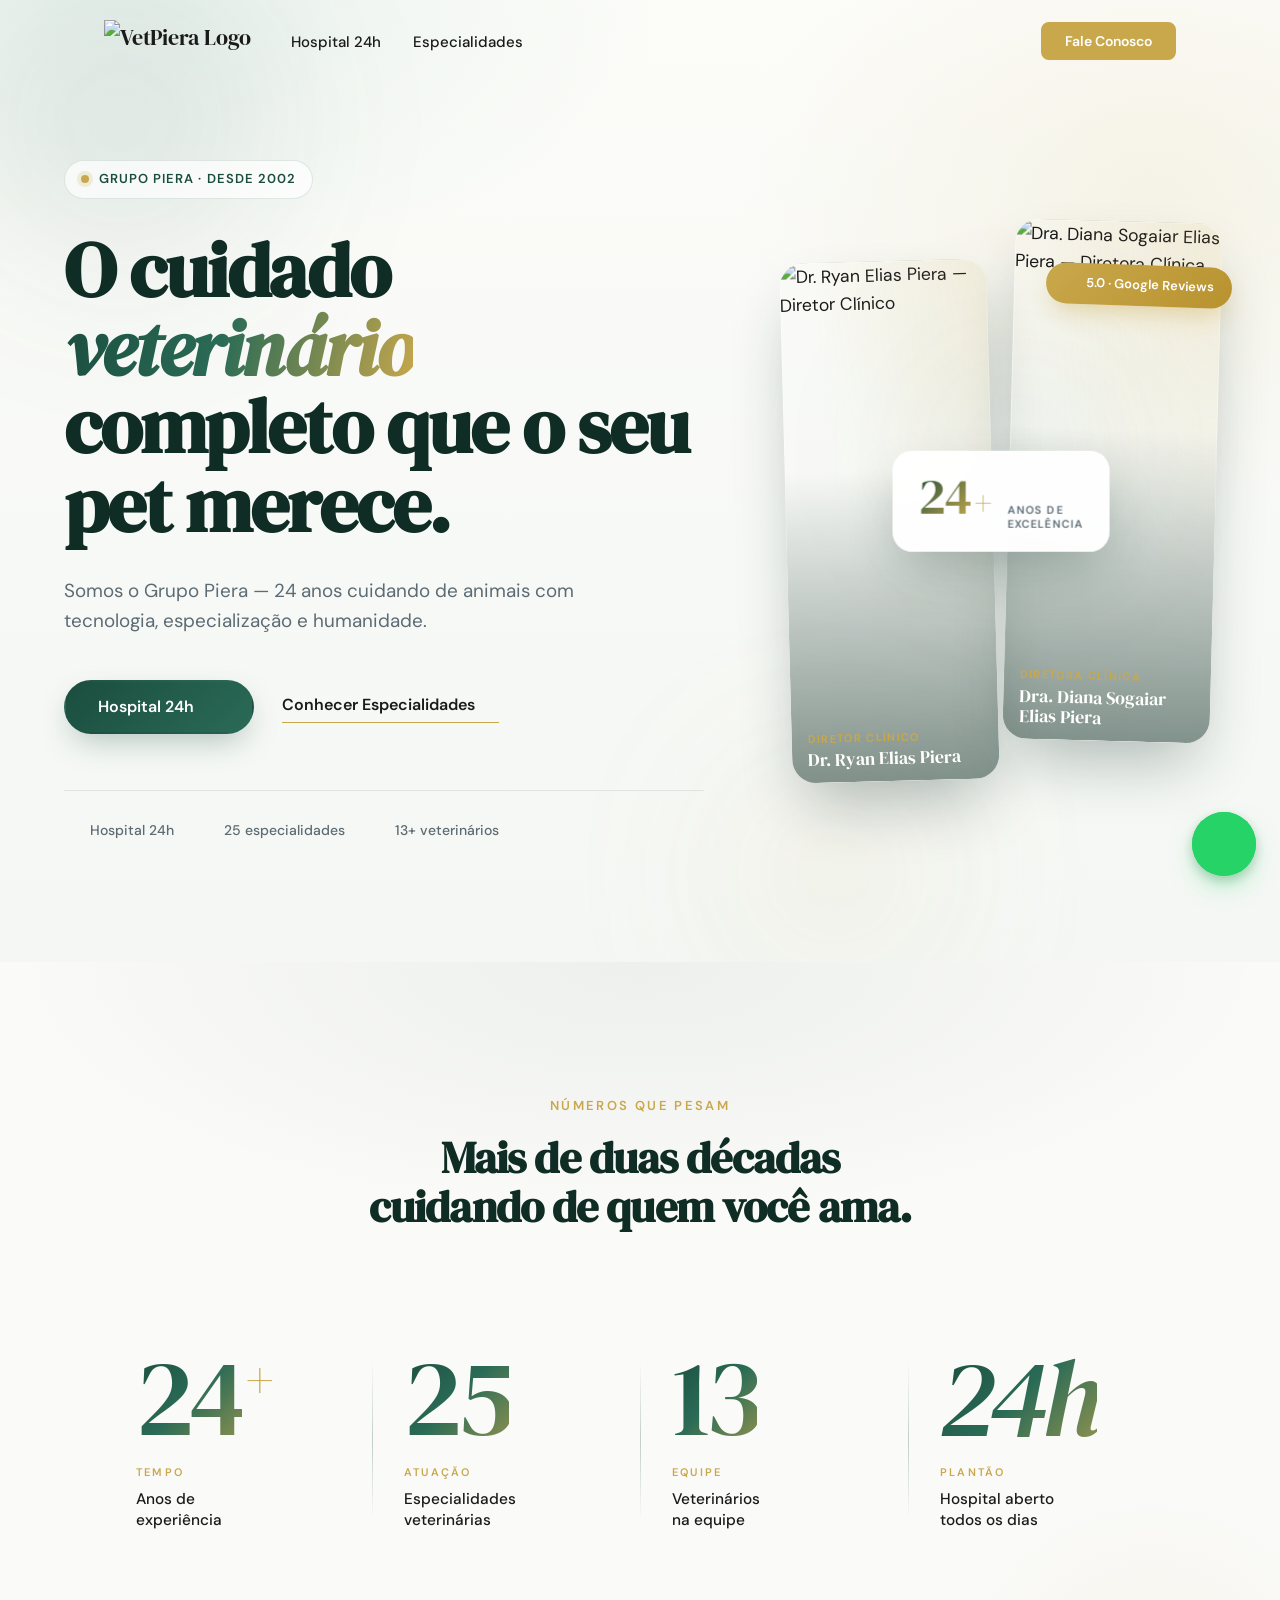
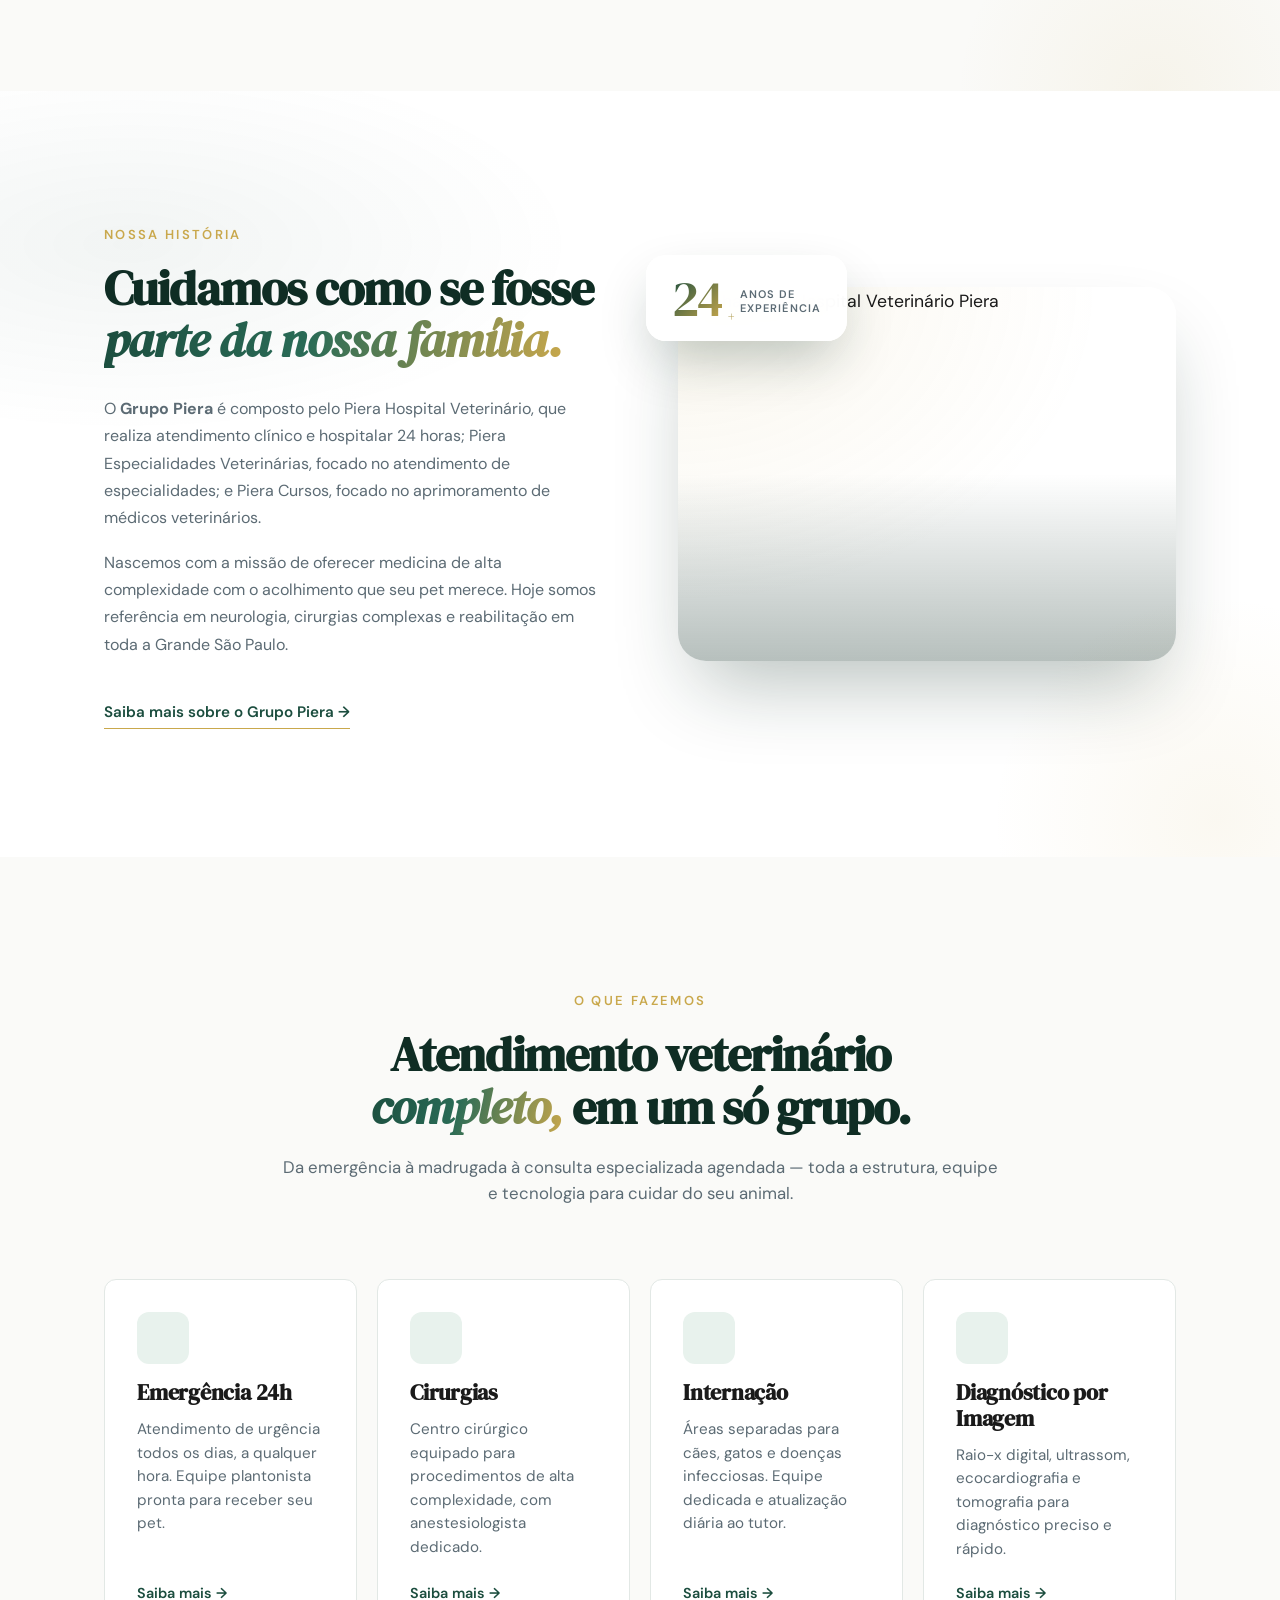
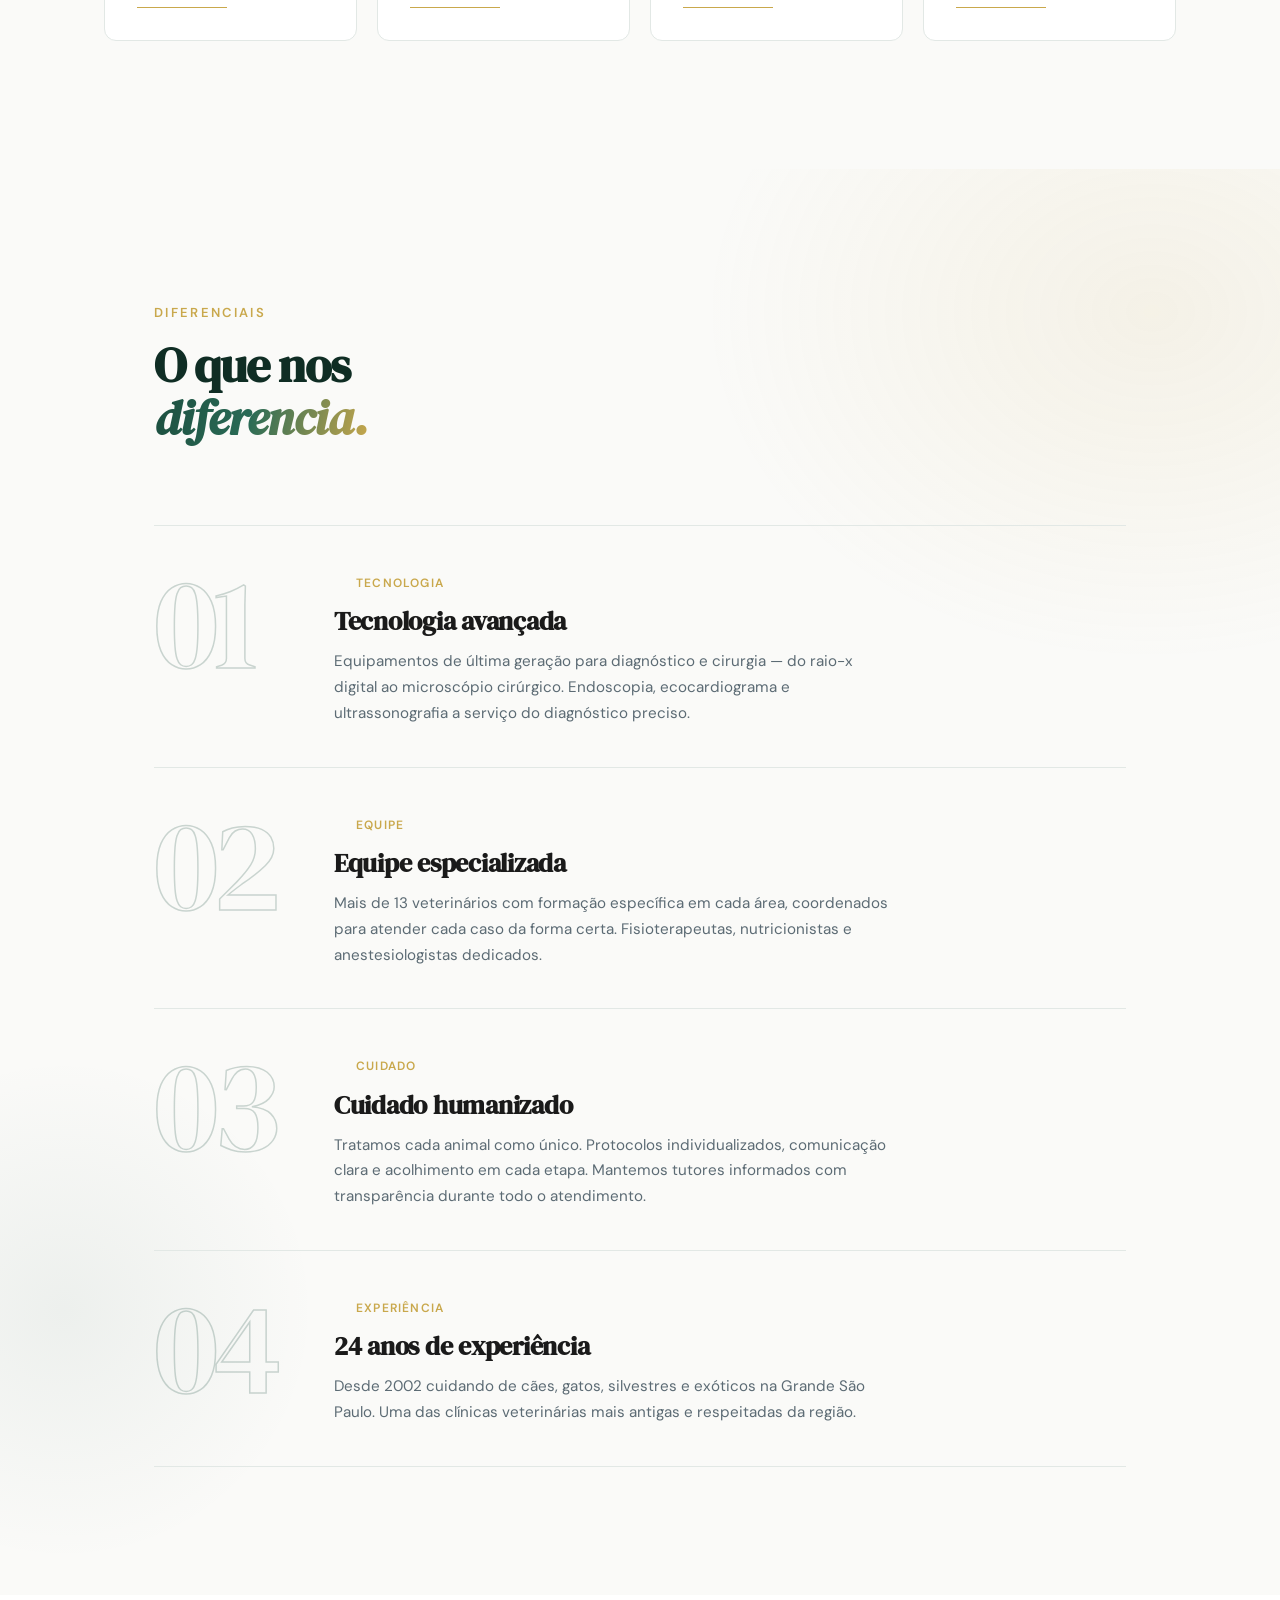
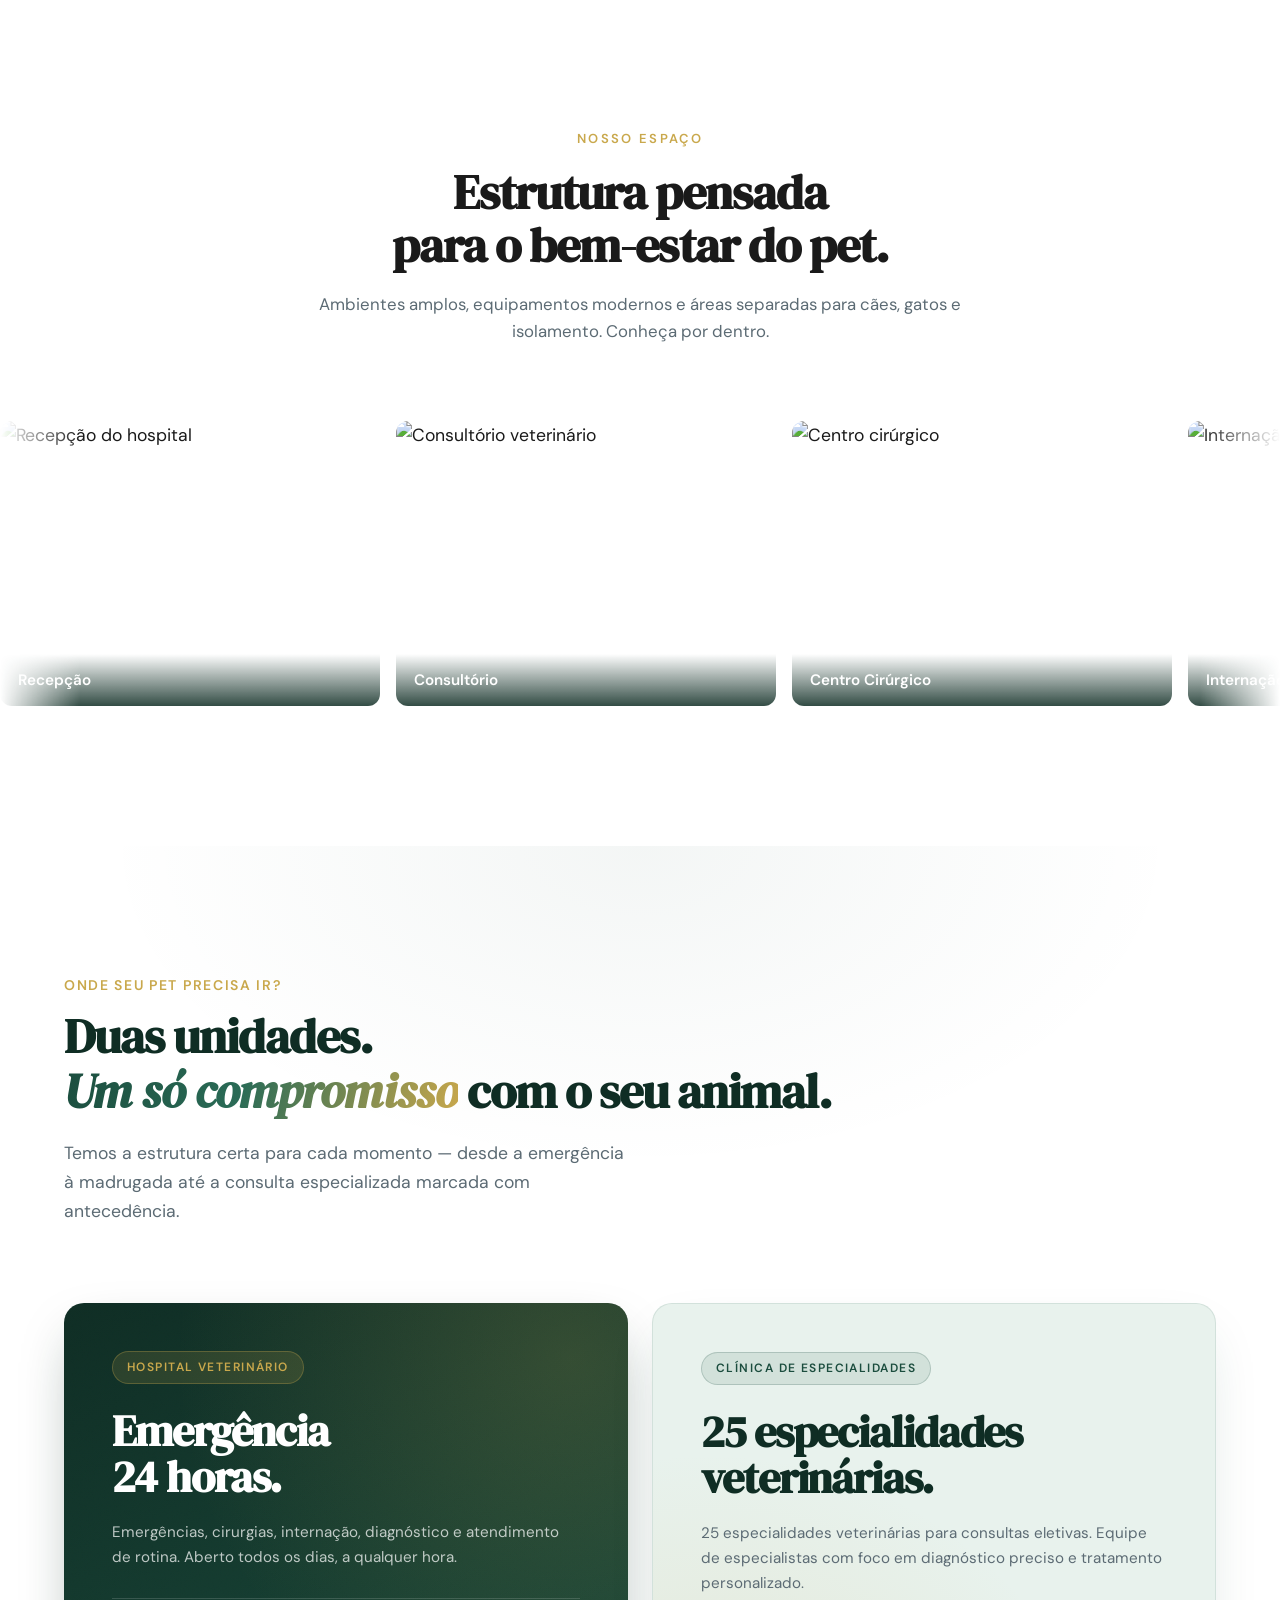
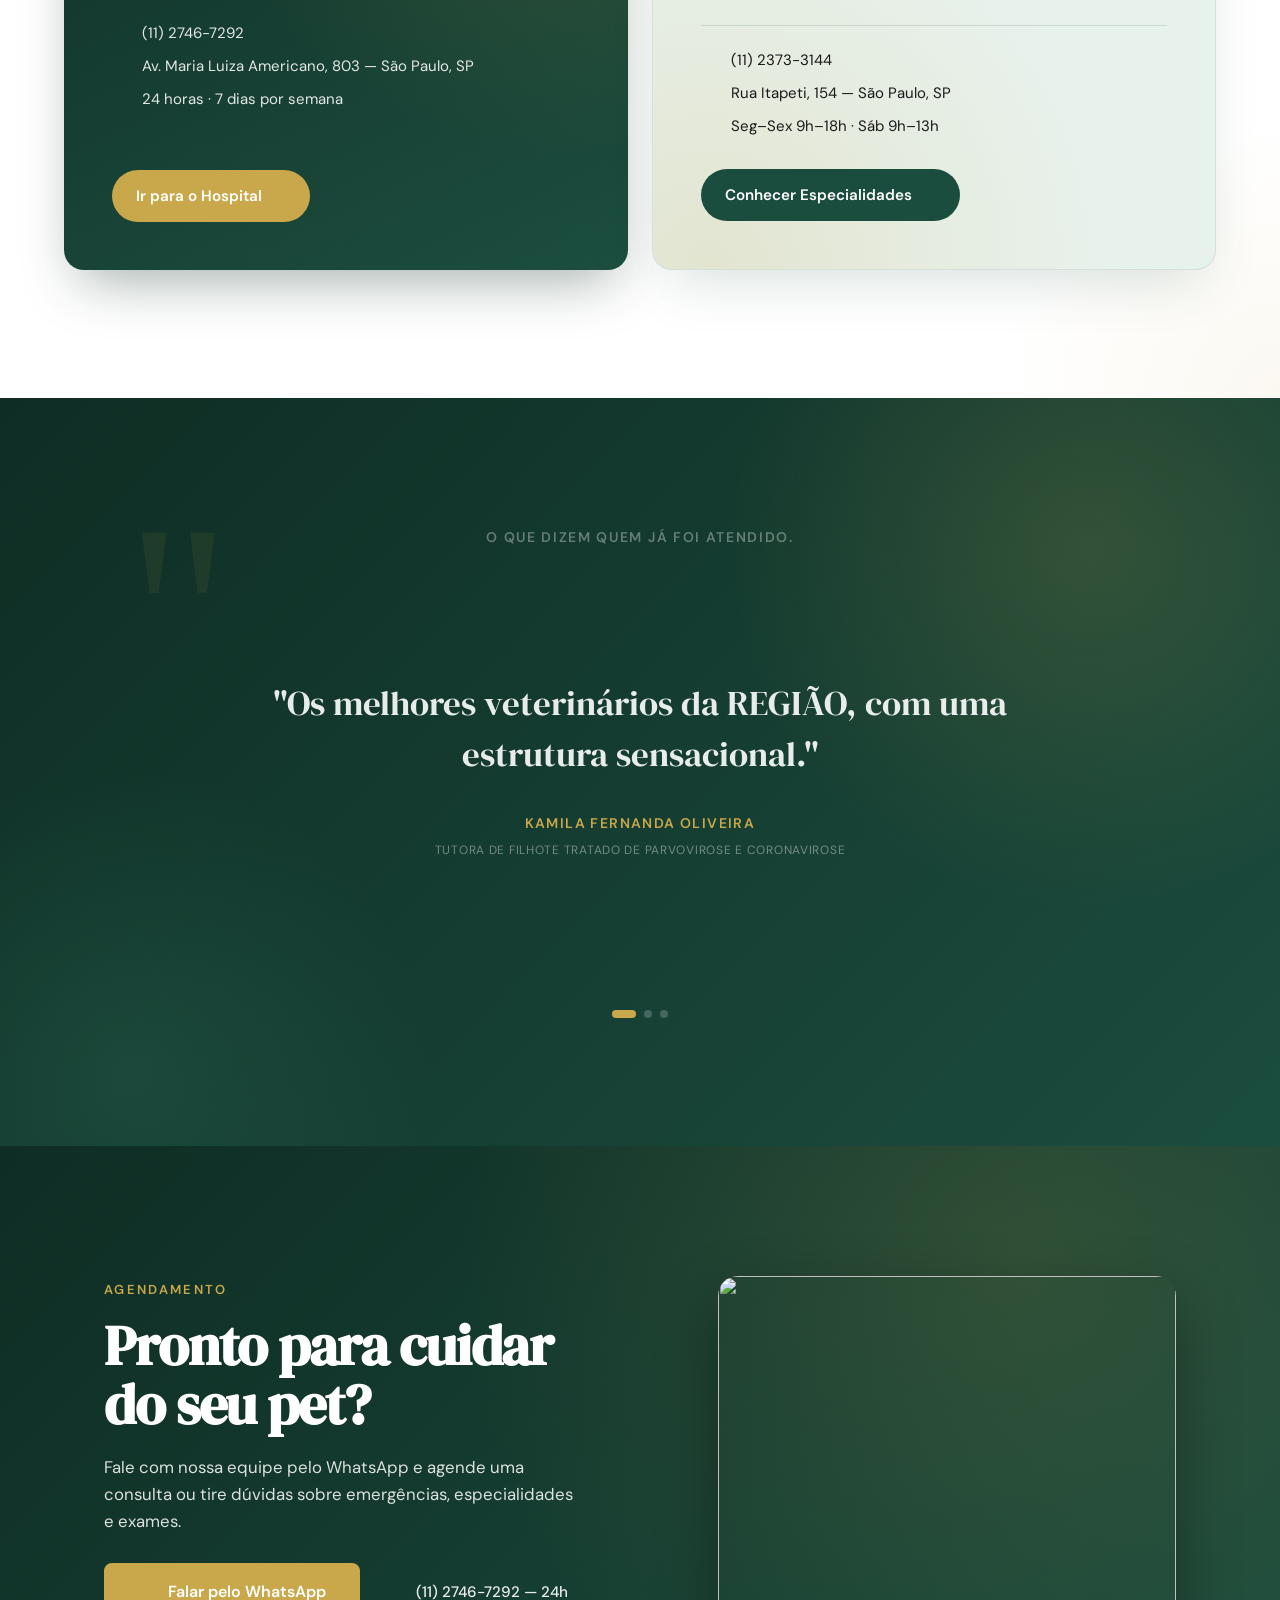
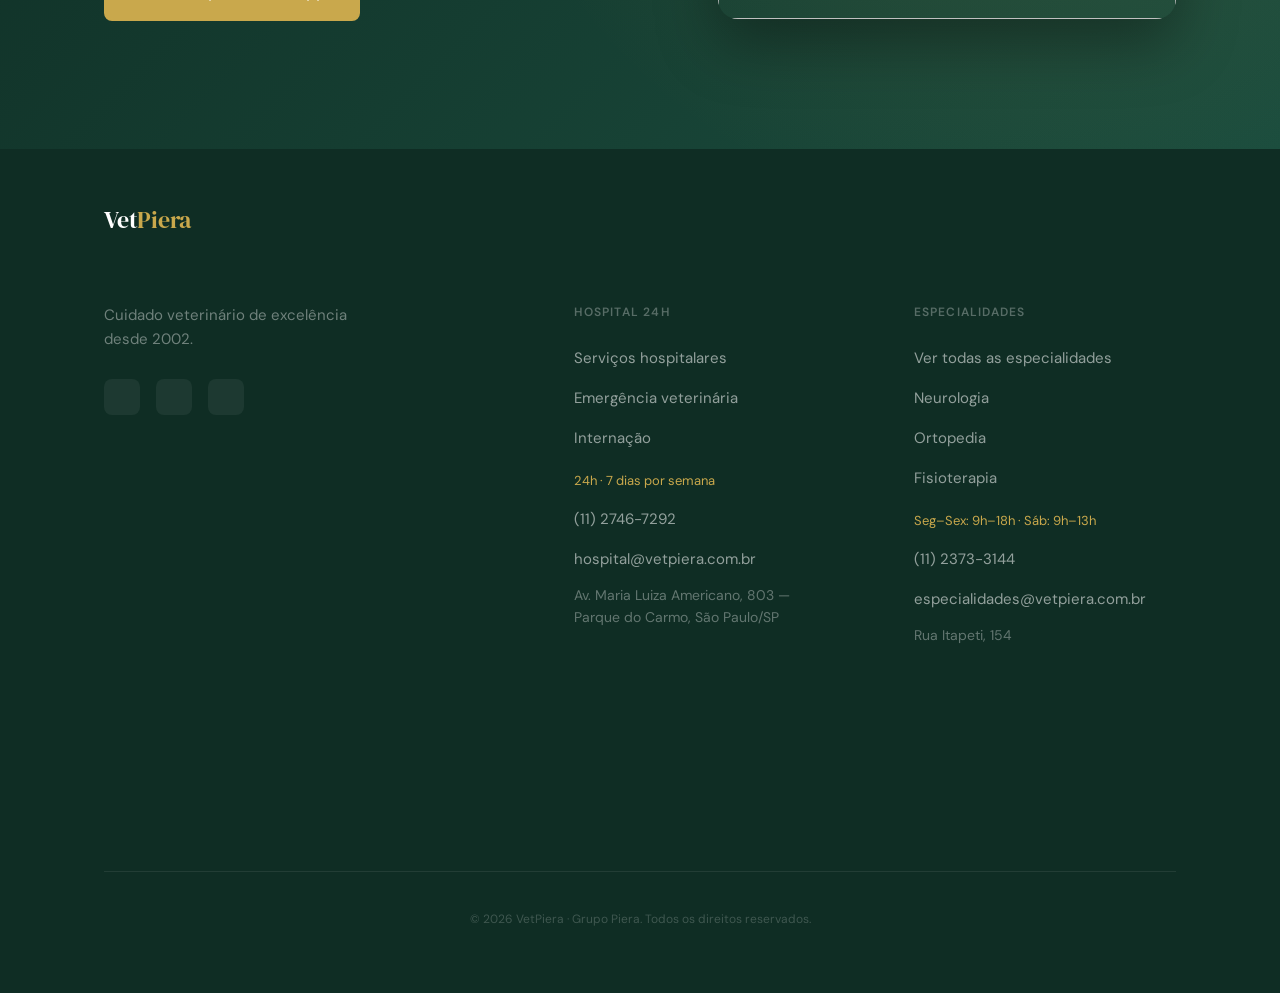
==== commit 90e747ab: "Copy: substituir invenções por dados reais do cliente Cliente reclamou que muitos dados foram invent" ====
--- a/home/index.html
+++ b/home/index.html
@@ -3,7 +3,7 @@
 <head>
   <meta charset="UTF-8">
   <meta name="viewport" content="width=device-width, initial-scale=1.0">
-  <meta name="description" content="Grupo Piera — Cuidado veterinário completo desde 2002. Hospital 24h, UTI veterinária e 25 especialidades em São Paulo.">
+  <meta name="description" content="Grupo Piera — Cuidado veterinário completo desde 2002. Hospital 24h, centro cirúrgico e 25 especialidades em São Paulo.">
   <title>VetPiera — Cuidado Veterinário Completo</title>
 
   <!-- Resource hints -->
@@ -127,7 +127,7 @@
             O cuidado <span class="hero__headline-grad">veterinário</span><br>
             completo que o seu pet merece.
           </h1>
-          <p class="hero__sub">Somos o Grupo Piera — 22 anos cuidando de animais com tecnologia, especialização e humanidade.</p>
+          <p class="hero__sub">Somos o Grupo Piera — 24 anos cuidando de animais com tecnologia, especialização e humanidade.</p>
           <div class="hero__actions">
             <a href="/hospital" class="btn btn--primary hero__btn-primary">
               <span>Hospital 24h</span>
@@ -178,7 +178,7 @@
           </div>
 
           <!-- Badge flutuante centralizado entre as duas fotos -->
-          <div class="hero__badge" aria-label="22 anos de experiência">
+          <div class="hero__badge" aria-label="24 anos de experiência">
             <span class="hero__badge-num" id="heroBadgeCounter">0</span>
             <span class="hero__badge-plus">+</span>
             <span class="hero__badge-label">anos de<br>excelência</span>
@@ -211,7 +211,7 @@
         <div class="stats__grid">
           <div class="stats__item" style="--stat-i: 0">
             <div class="stats__num-wrap">
-              <span class="stats__num" data-count-to="22">22</span>
+              <span class="stats__num" data-count-to="24">24</span>
               <span class="stats__plus">+</span>
             </div>
             <div class="stats__label-wrap">
@@ -233,11 +233,10 @@
           <div class="stats__item" style="--stat-i: 2">
             <div class="stats__num-wrap">
               <span class="stats__num" data-count-to="13">13</span>
-              <span class="stats__plus">+</span>
             </div>
             <div class="stats__label-wrap">
               <span class="stats__label-eyebrow">Equipe</span>
-              <p class="stats__label">Veterinários<br>especialistas</p>
+              <p class="stats__label">Veterinários<br>na equipe</p>
             </div>
           </div>
 
@@ -277,7 +276,7 @@
             <div class="hosp-about__img-overlay" aria-hidden="true"></div>
           </div>
           <div class="hosp-about__badge" aria-hidden="true">
-            <span class="hosp-about__badge-num">22</span>
+            <span class="hosp-about__badge-num">24</span>
             <span class="hosp-about__badge-num" style="font-size: 0.7em; color: var(--clr-accent); -webkit-text-fill-color: var(--clr-accent);">+</span>
             <span class="hosp-about__badge-text">anos de<br>experiência</span>
           </div>
@@ -312,10 +311,10 @@
           </article>
 
           <article class="service-card">
-            <div class="service-card__icon"><i class="ph ph-heartbeat" aria-hidden="true"></i></div>
-            <h3 class="service-card__name">UTI Veterinária</h3>
-            <p class="service-card__desc">Internação intensiva com monitoramento 24h, oxigenoterapia e suporte para casos críticos.</p>
-            <a href="/hospital#uti" class="service-card__link">Saiba mais →</a>
+            <div class="service-card__icon"><i class="ph ph-bed" aria-hidden="true"></i></div>
+            <h3 class="service-card__name">Internação</h3>
+            <p class="service-card__desc">Áreas separadas para cães, gatos e doenças infecciosas. Equipe dedicada e atualização diária ao tutor.</p>
+            <a href="/hospital#internacao" class="service-card__link">Saiba mais →</a>
           </article>
 
           <article class="service-card">
@@ -349,7 +348,7 @@
                 <span>Tecnologia</span>
               </div>
               <h3 class="pillars__name">Tecnologia avançada</h3>
-              <p class="pillars__text">Equipamentos de última geração para diagnóstico e cirurgia — do raio-x digital ao microscópio cirúrgico. Tomografia, endoscopia, ecocardiografia e cirurgia laparoscópica a serviço do diagnóstico preciso.</p>
+              <p class="pillars__text">Equipamentos de última geração para diagnóstico e cirurgia — do raio-x digital ao microscópio cirúrgico. Endoscopia, ecocardiograma e ultrassonografia a serviço do diagnóstico preciso.</p>
             </div>
           </div>
 
@@ -384,7 +383,7 @@
                 <i class="ph ph-calendar-check" aria-hidden="true"></i>
                 <span>Experiência</span>
               </div>
-              <h3 class="pillars__name">22 anos de experiência</h3>
+              <h3 class="pillars__name">24 anos de experiência</h3>
               <p class="pillars__text">Desde 2002 cuidando de cães, gatos, silvestres e exóticos na Grande São Paulo. Uma das clínicas veterinárias mais antigas e respeitadas da região.</p>
             </div>
           </div>
@@ -582,11 +581,11 @@
                 <i class="ph-fill ph-star" style="--star-i:4" aria-hidden="true"></i>
               </div>
               <blockquote class="testimonials__quote">
-                "Minha cadela precisou de cirurgia de emergência às 3h da manhã. A equipe do hospital foi incrível — profissional, humana e super atenciosa durante toda a recuperação."
+                "Os melhores veterinários da REGIÃO, com uma estrutura sensacional."
               </blockquote>
               <footer class="testimonials__author">
-                <p class="testimonials__name">Ana Paula M.</p>
-                <p class="testimonials__pet">Tutora da Luna, Golden Retriever</p>
+                <p class="testimonials__name">Kamila Fernanda Oliveira</p>
+                <p class="testimonials__pet">Tutora de filhote tratado de parvovirose e coronavirose</p>
               </footer>
             </div>
 
@@ -600,11 +599,11 @@
                 <i class="ph-fill ph-star" style="--star-i:4" aria-hidden="true"></i>
               </div>
               <blockquote class="testimonials__quote">
-                "A especialidade de neurologia da VetPiera salvou a vida do meu gato. O Dr. Ryan explicou cada etapa do diagnóstico com paciência e cuidado extraordinários."
+                "Meu gato Simba foi muito bem cuidado durante a internação. A equipe me manteve informada o tempo todo."
               </blockquote>
               <footer class="testimonials__author">
-                <p class="testimonials__name">Carlos Eduardo R.</p>
-                <p class="testimonials__pet">Tutor do Simba, Persa</p>
+                <p class="testimonials__name">Edileide Santos de Oliveira</p>
+                <p class="testimonials__pet">Tutora do Simba</p>
               </footer>
             </div>
 
@@ -618,11 +617,11 @@
                 <i class="ph-fill ph-star" style="--star-i:4" aria-hidden="true"></i>
               </div>
               <blockquote class="testimonials__quote">
-                "Faço acompanhamento com a Dra. Diana há dois anos para a fisioterapia da minha cachorra. A evolução é impressionante e o atendimento é sempre excepcional."
+                "Meu cachorro Lup fez cirurgia na coluna e em menos de uma semana já começou a dar os primeiros passos. Atendimento e estrutura excepcionais."
               </blockquote>
               <footer class="testimonials__author">
-                <p class="testimonials__name">Mariana F.</p>
-                <p class="testimonials__pet">Tutora da Mel, Labrador</p>
+                <p class="testimonials__name">Elisete Assunção</p>
+                <p class="testimonials__pet">Tutora do Lup</p>
               </footer>
             </div>
 
@@ -704,12 +703,12 @@
           <ul class="footer__list">
             <li><a href="/hospital" class="footer__link">Serviços hospitalares</a></li>
             <li><a href="/hospital#emergencia" class="footer__link">Emergência veterinária</a></li>
-            <li><a href="/hospital#uti" class="footer__link">UTI veterinária</a></li>
+            <li><a href="/hospital#internacao" class="footer__link">Internação</a></li>
             <li class="footer__hours">24h · 7 dias por semana</li>
             <li><a href="tel:+551127467292" class="footer__link">(11) 2746-7292</a></li>
             <li><a href="mailto:hospital@vetpiera.com.br" class="footer__link">hospital@vetpiera.com.br</a></li>
             <li class="footer__address">
-              Av. Maria Luiza Americano, 803
+              Av. Maria Luiza Americano, 803 — Parque do Carmo, São Paulo/SP
               <div style="margin-top:10px; height:150px; border-radius:8px; overflow:hidden;">
                 <iframe src="https://www.google.com/maps/embed?pb=!1m18!1m12!1m3!1d3657.406981846552!2d-46.47160762413123!3d-23.553818860714493!2m3!1f0!2f0!3f0!3m2!1i1024!2i768!4f13.1!3m3!1m2!1s0x94ce66db48eb3a25%3A0xe21fec13cf6cd6ba!2sAv.%20Maria%20Luiza%20Americano%2C%20803%20-%20Cidade%20L%C3%ADder%2C%20S%C3%A3o%20Paulo%20-%20SP%2C%2008275-001!5e0!3m2!1spt-BR!2sbr!4v1710348000000!5m2!1spt-BR!2sbr" 
                         title="Mapa Hospital" width="100%" height="100%" style="border:0;" allowfullscreen="" loading="lazy"></iframe>
@@ -842,7 +841,7 @@
           var badgeObserver = new IntersectionObserver(function (entries) {
             entries.forEach(function (e) {
               if (e.isIntersecting) {
-                animateCounter(badgeEl, 0, 22, 1400);
+                animateCounter(badgeEl, 0, 24, 1400);
                 badgeObserver.disconnect();
               }
             });
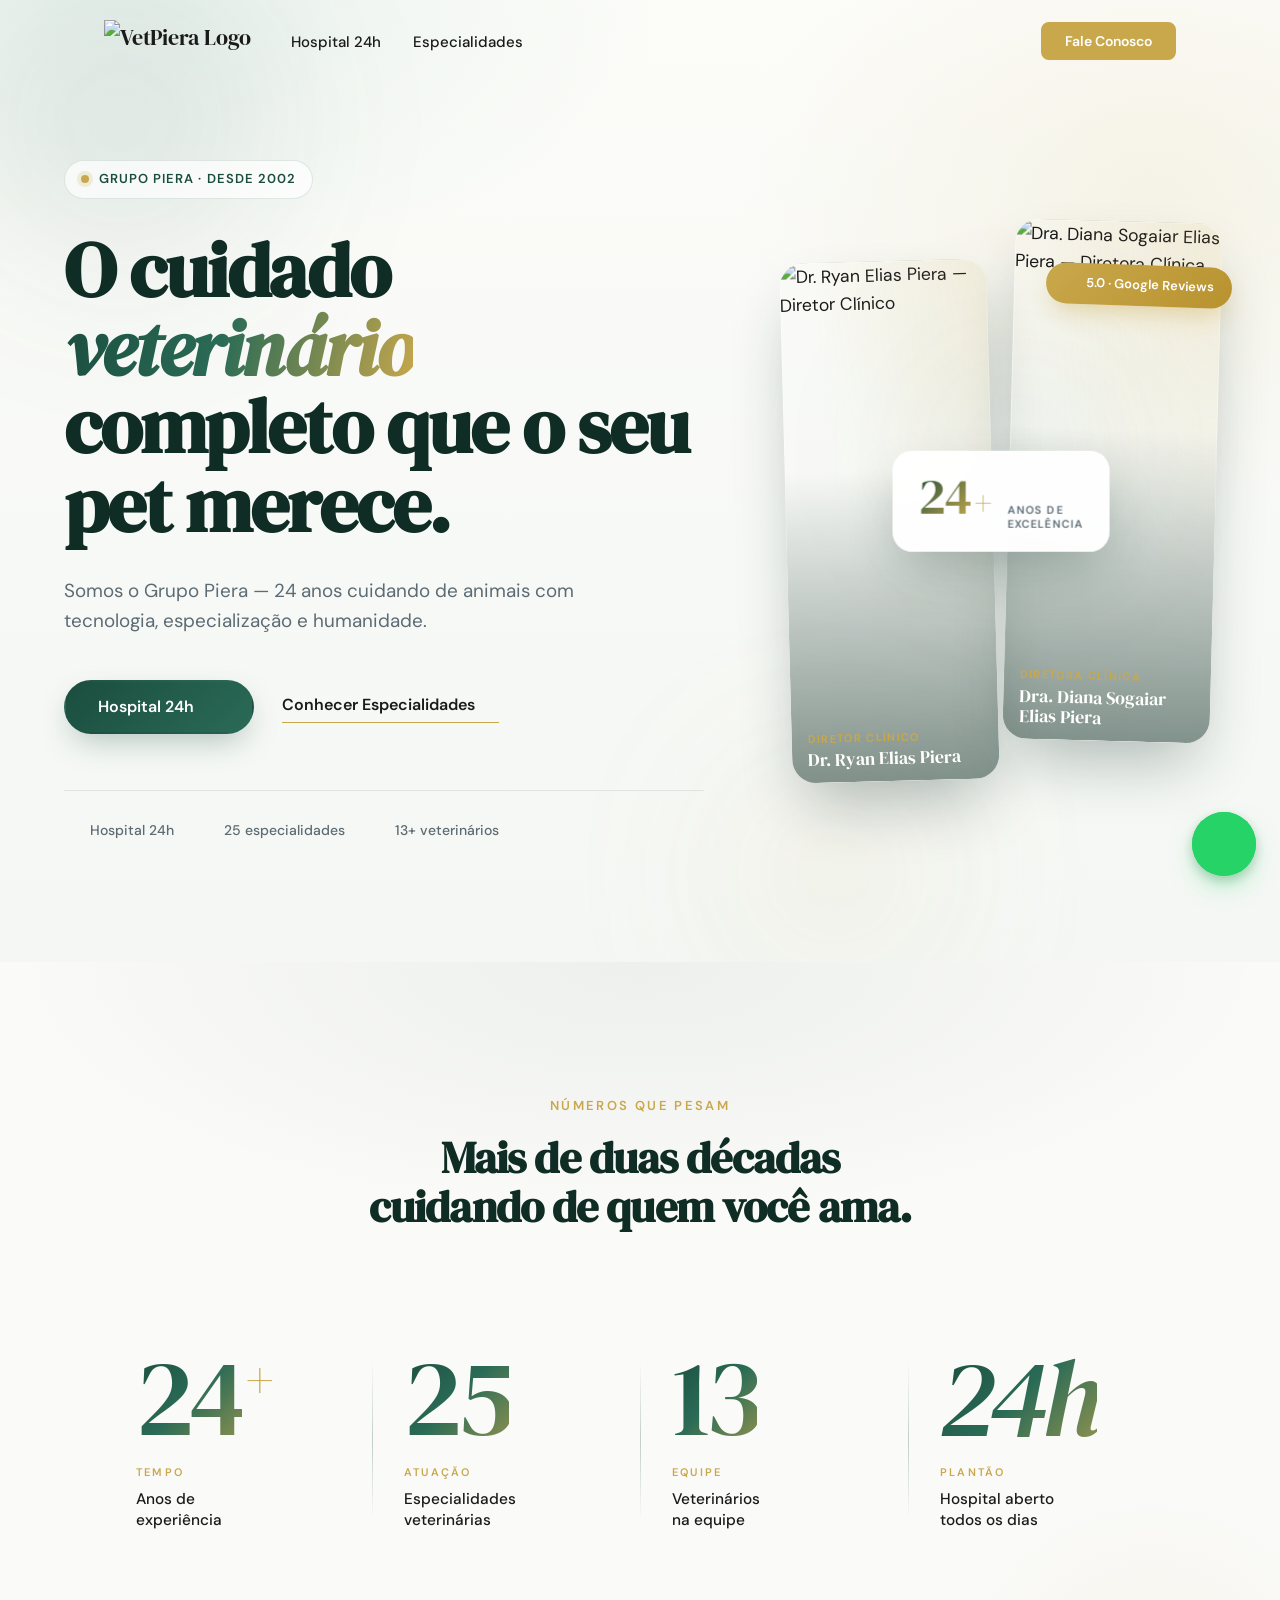
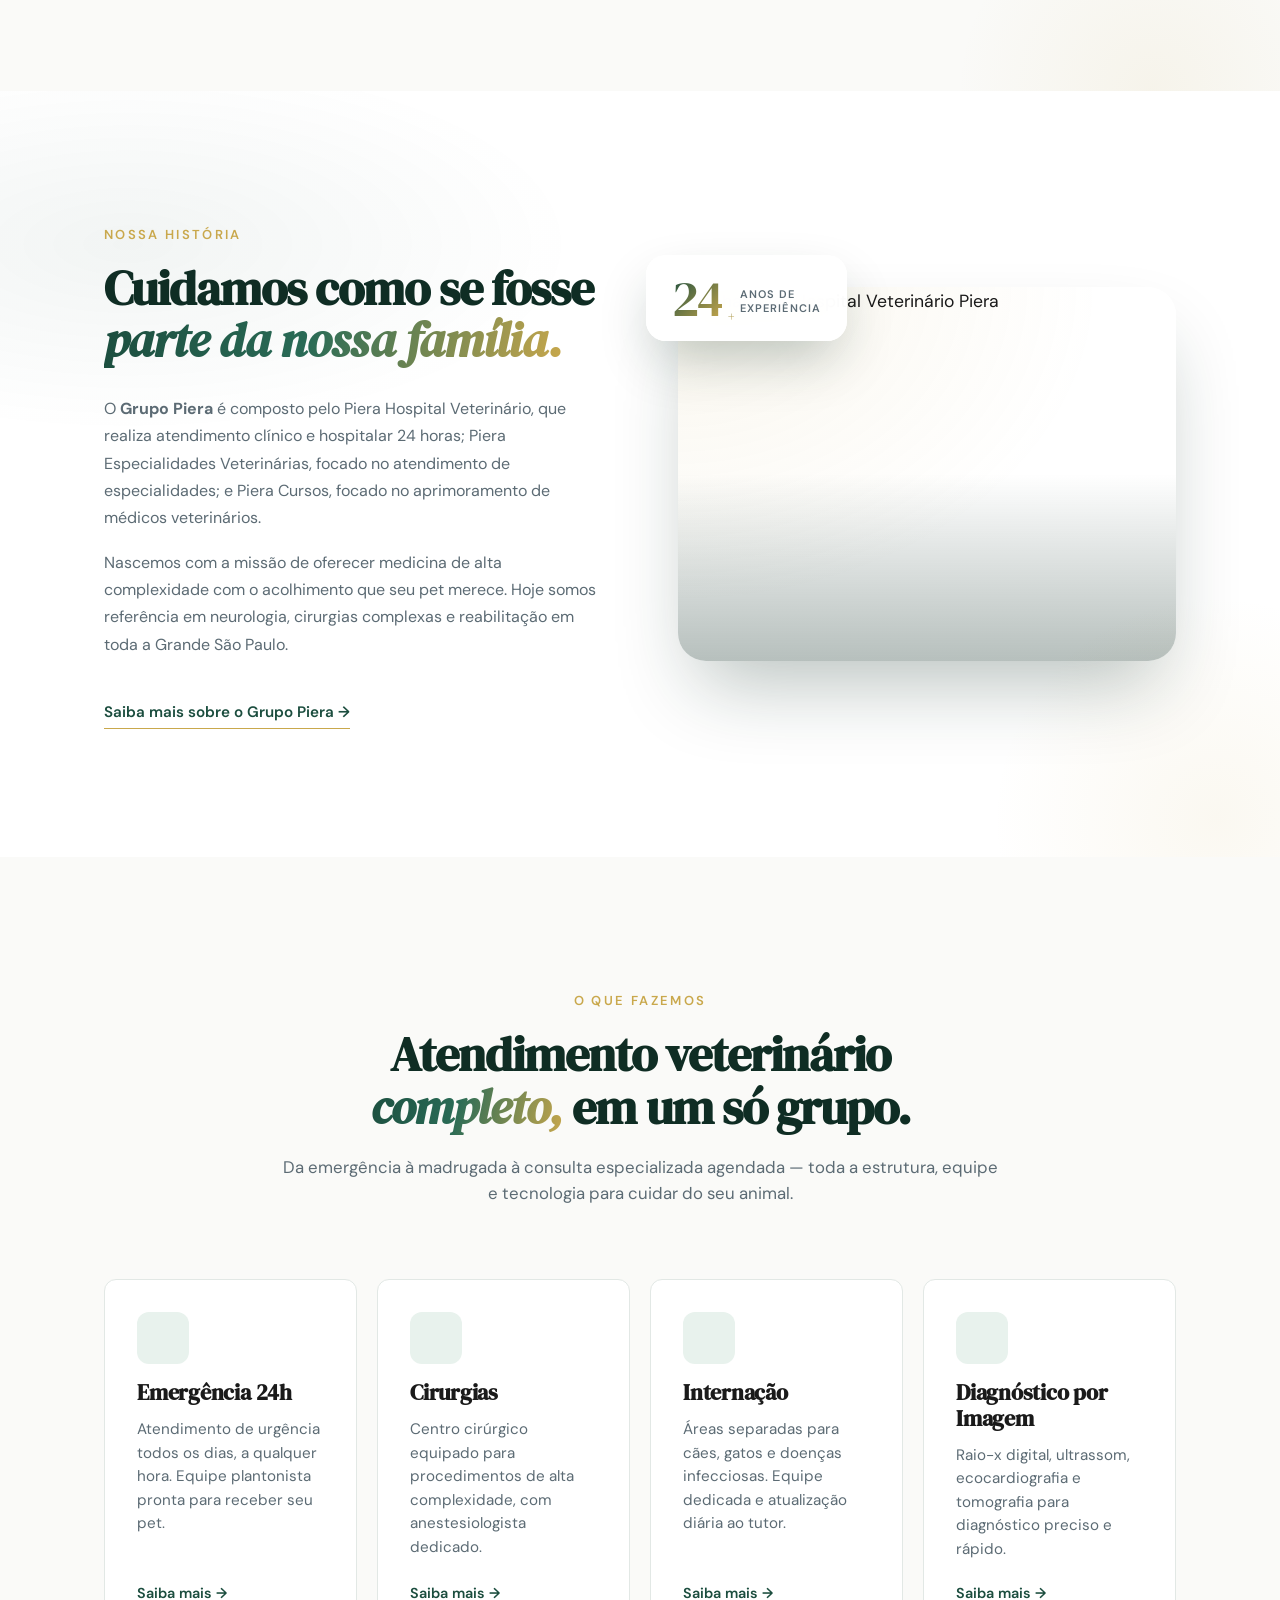
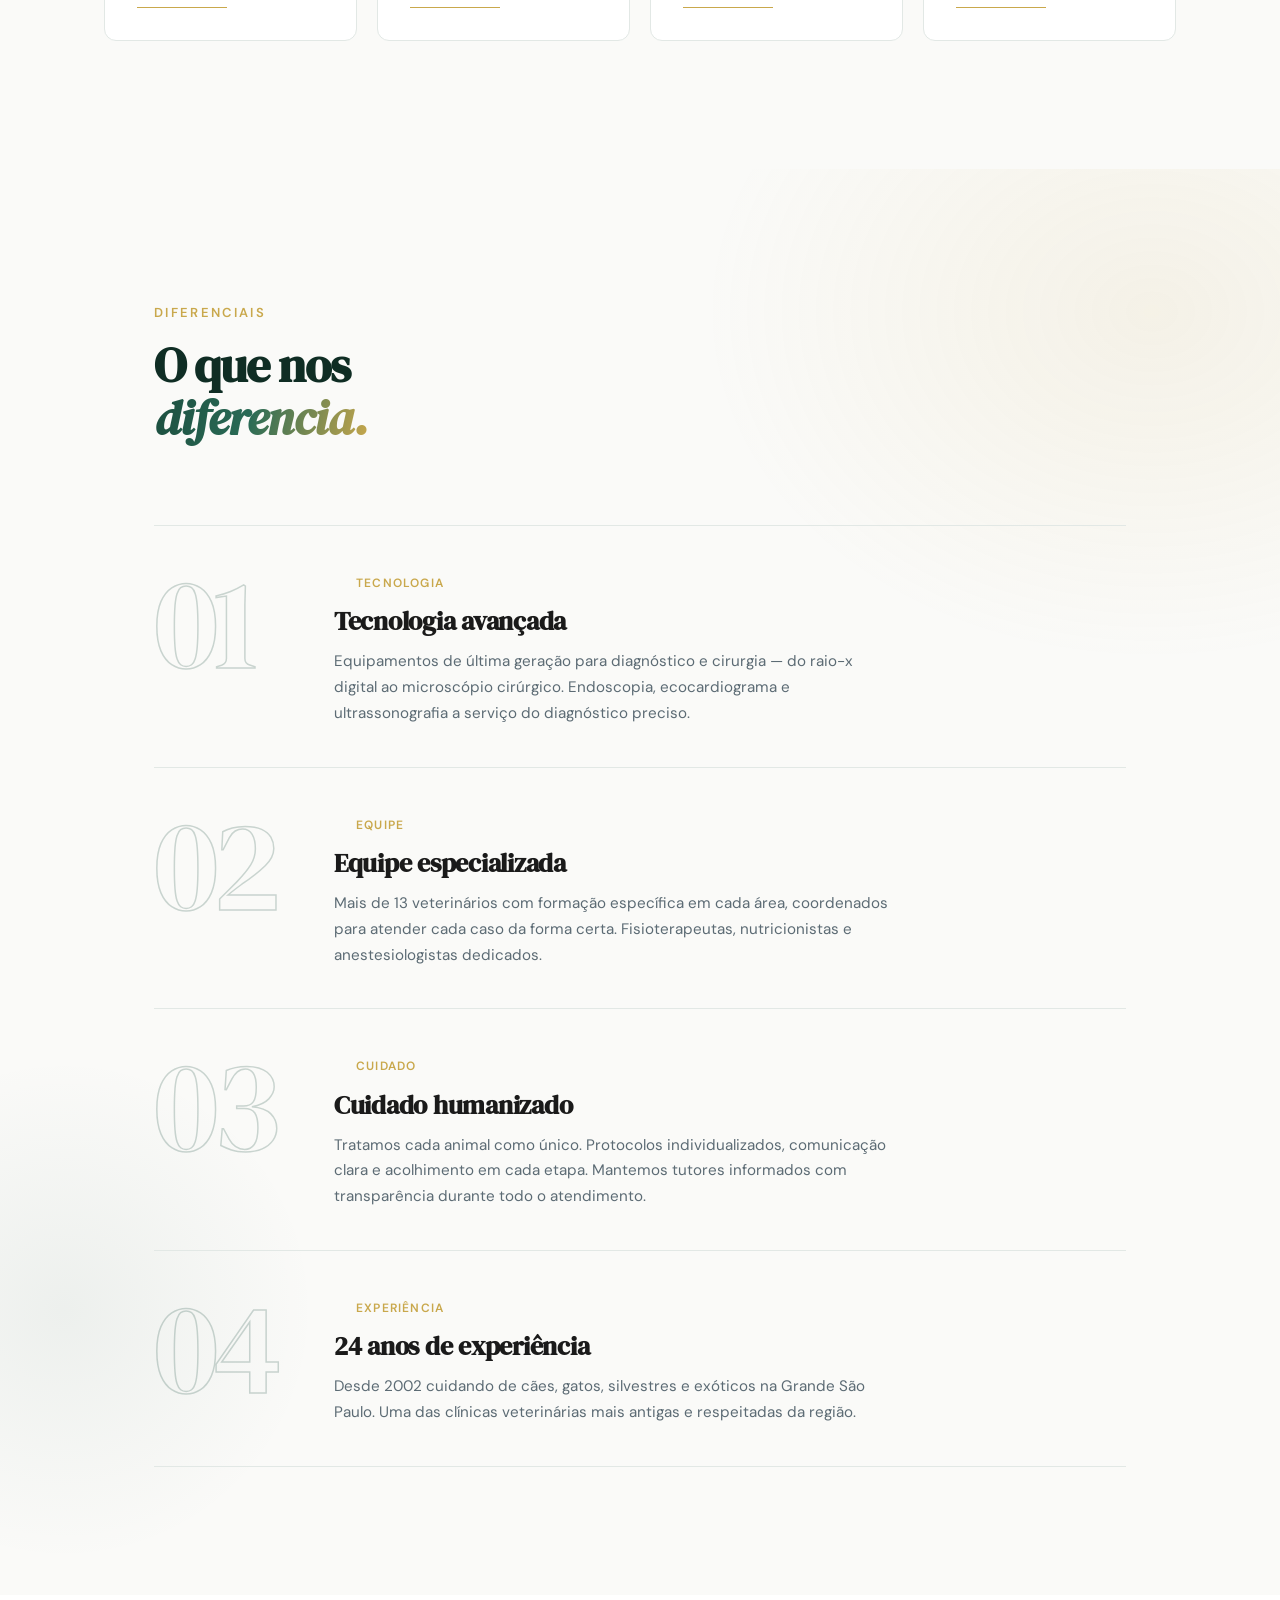
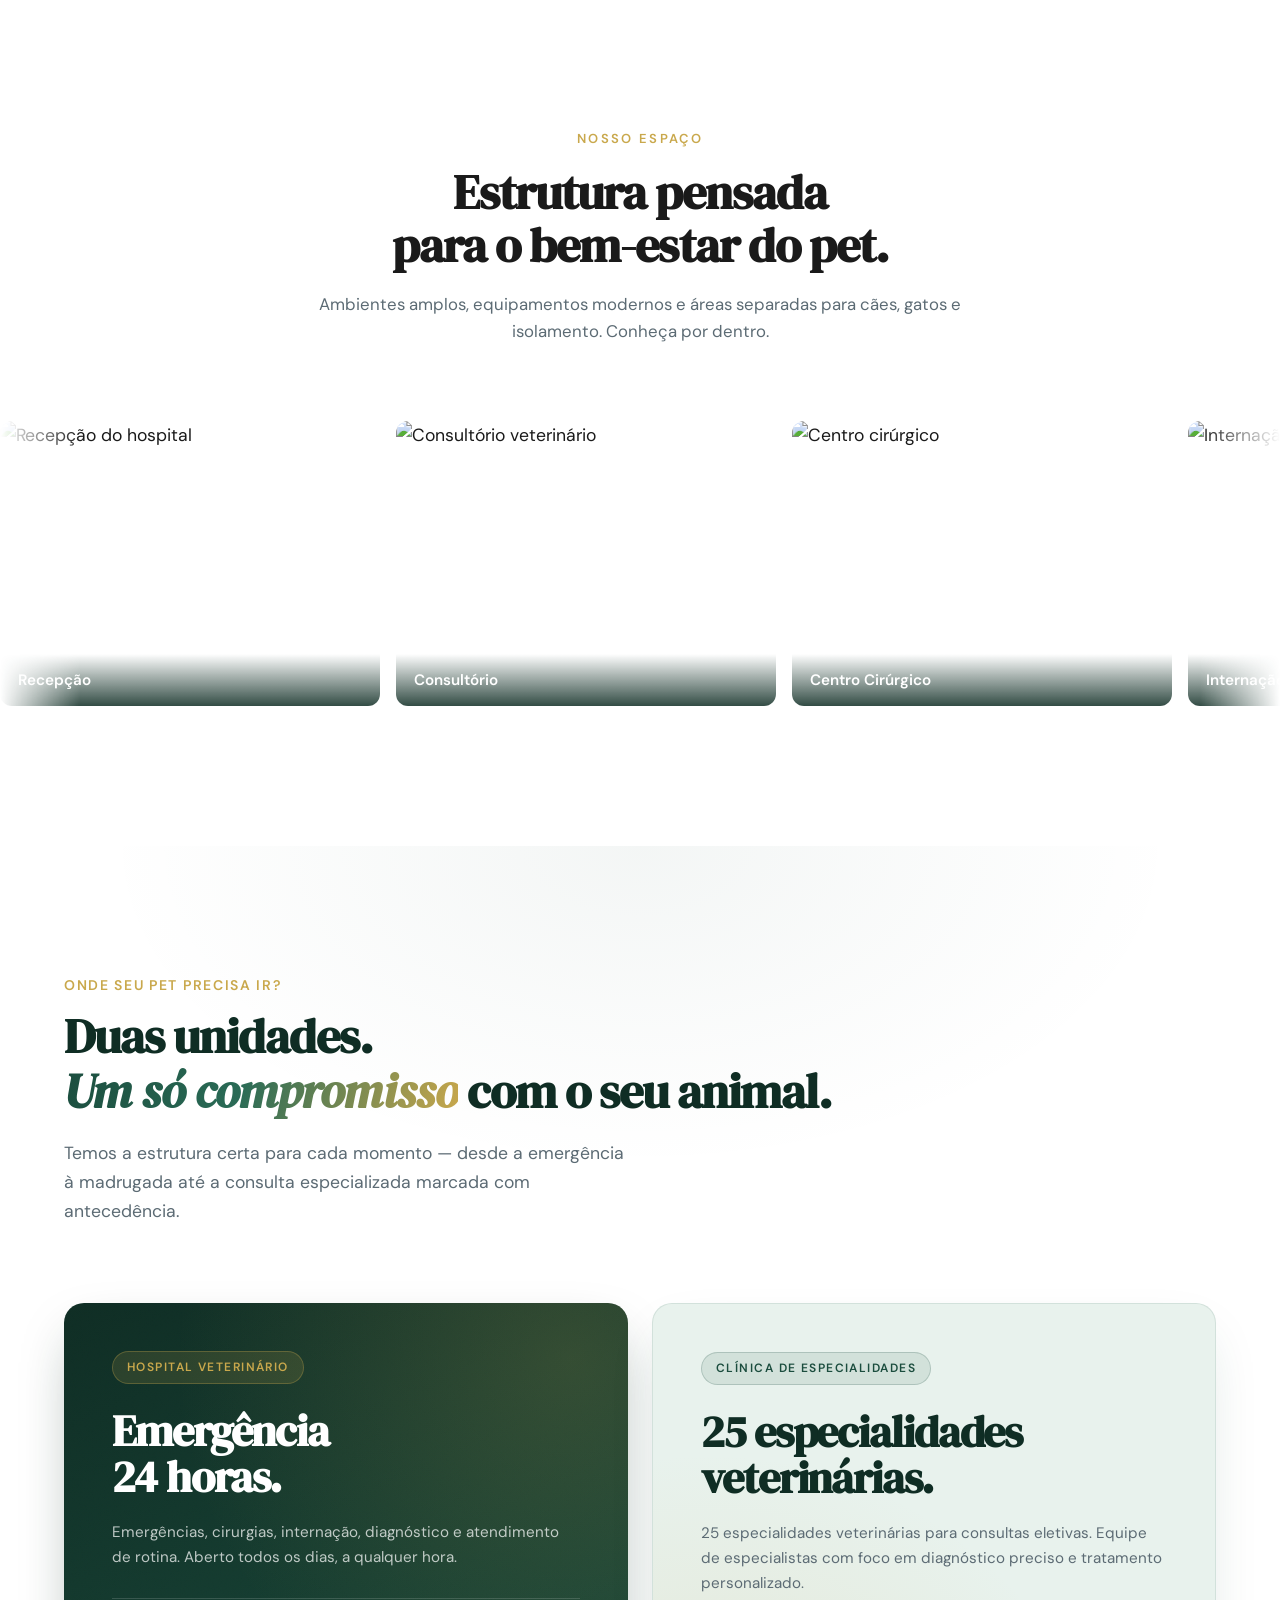
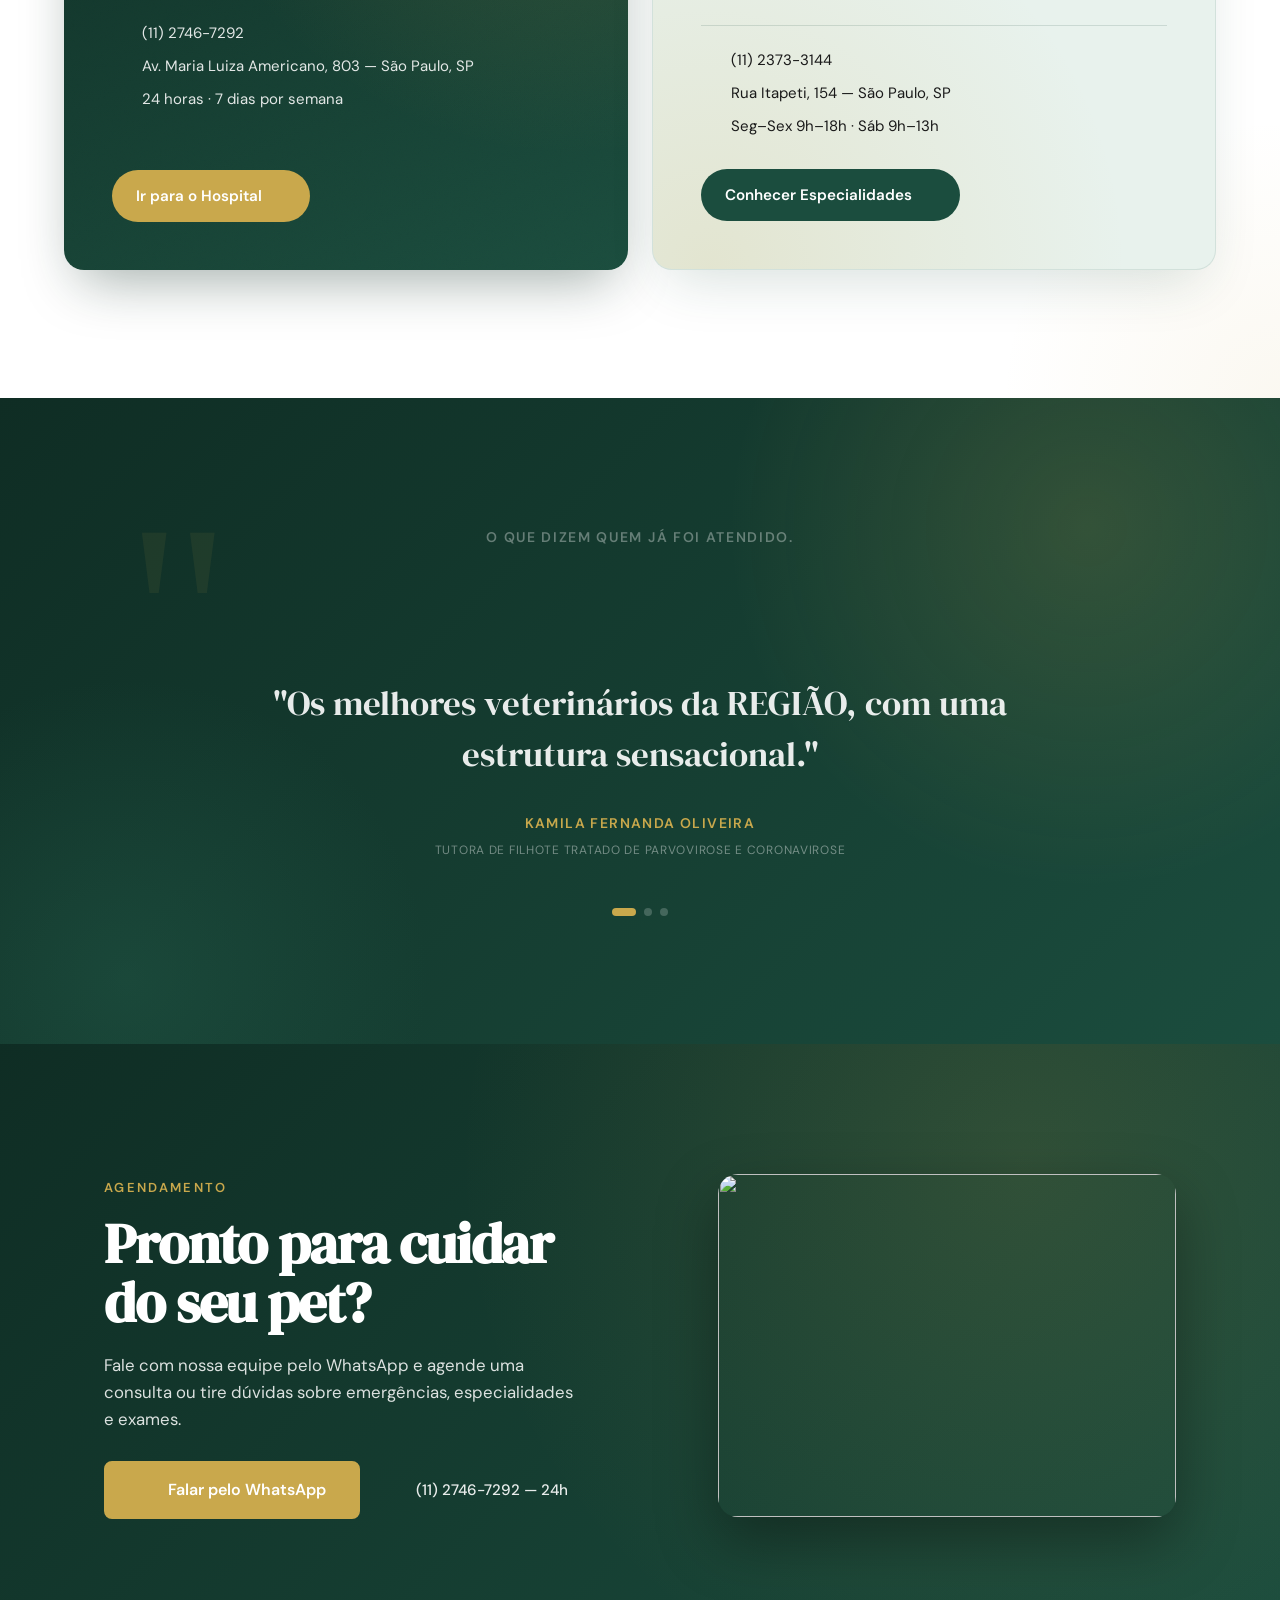
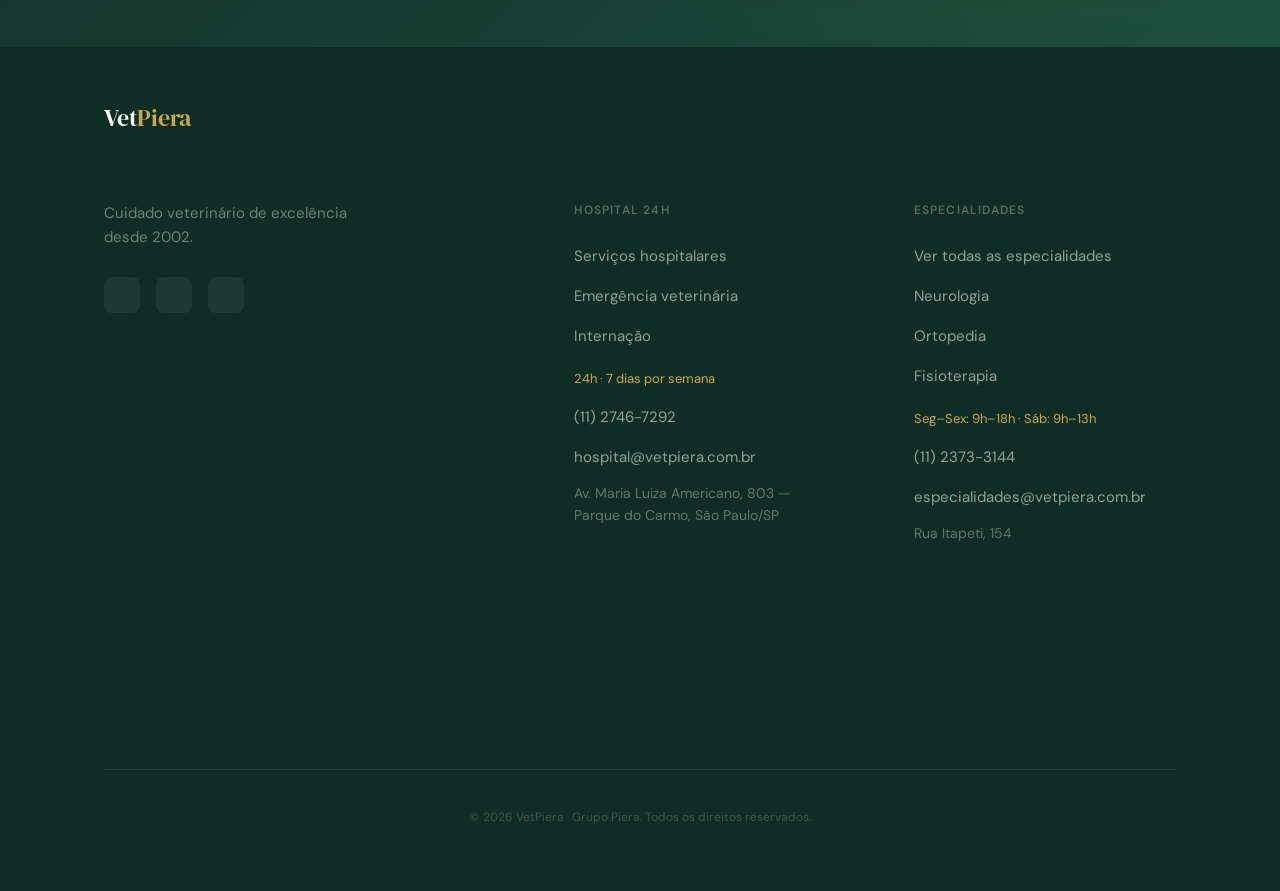
==== commit 49253cff: "Copy fix: invencoes detectadas via revisita aos sites do cliente Apos visitar diretamente as 3 URLs " ====
--- a/home/index.html
+++ b/home/index.html
@@ -599,11 +599,11 @@
                 <i class="ph-fill ph-star" style="--star-i:4" aria-hidden="true"></i>
               </div>
               <blockquote class="testimonials__quote">
-                "Meu gato Simba foi muito bem cuidado durante a internação. A equipe me manteve informada o tempo todo."
+                "Eu gostei muito, do atendimento, super recomendo."
               </blockquote>
               <footer class="testimonials__author">
                 <p class="testimonials__name">Edileide Santos de Oliveira</p>
-                <p class="testimonials__pet">Tutora do Simba</p>
+                <p class="testimonials__pet">Cliente VetPiera</p>
               </footer>
             </div>
 
@@ -617,7 +617,7 @@
                 <i class="ph-fill ph-star" style="--star-i:4" aria-hidden="true"></i>
               </div>
               <blockquote class="testimonials__quote">
-                "Meu cachorro Lup fez cirurgia na coluna e em menos de uma semana já começou a dar os primeiros passos. Atendimento e estrutura excepcionais."
+                "Meu cachorro Lup tinha uma lesão na coluna e precisou de cirurgia."
               </blockquote>
               <footer class="testimonials__author">
                 <p class="testimonials__name">Elisete Assunção</p>
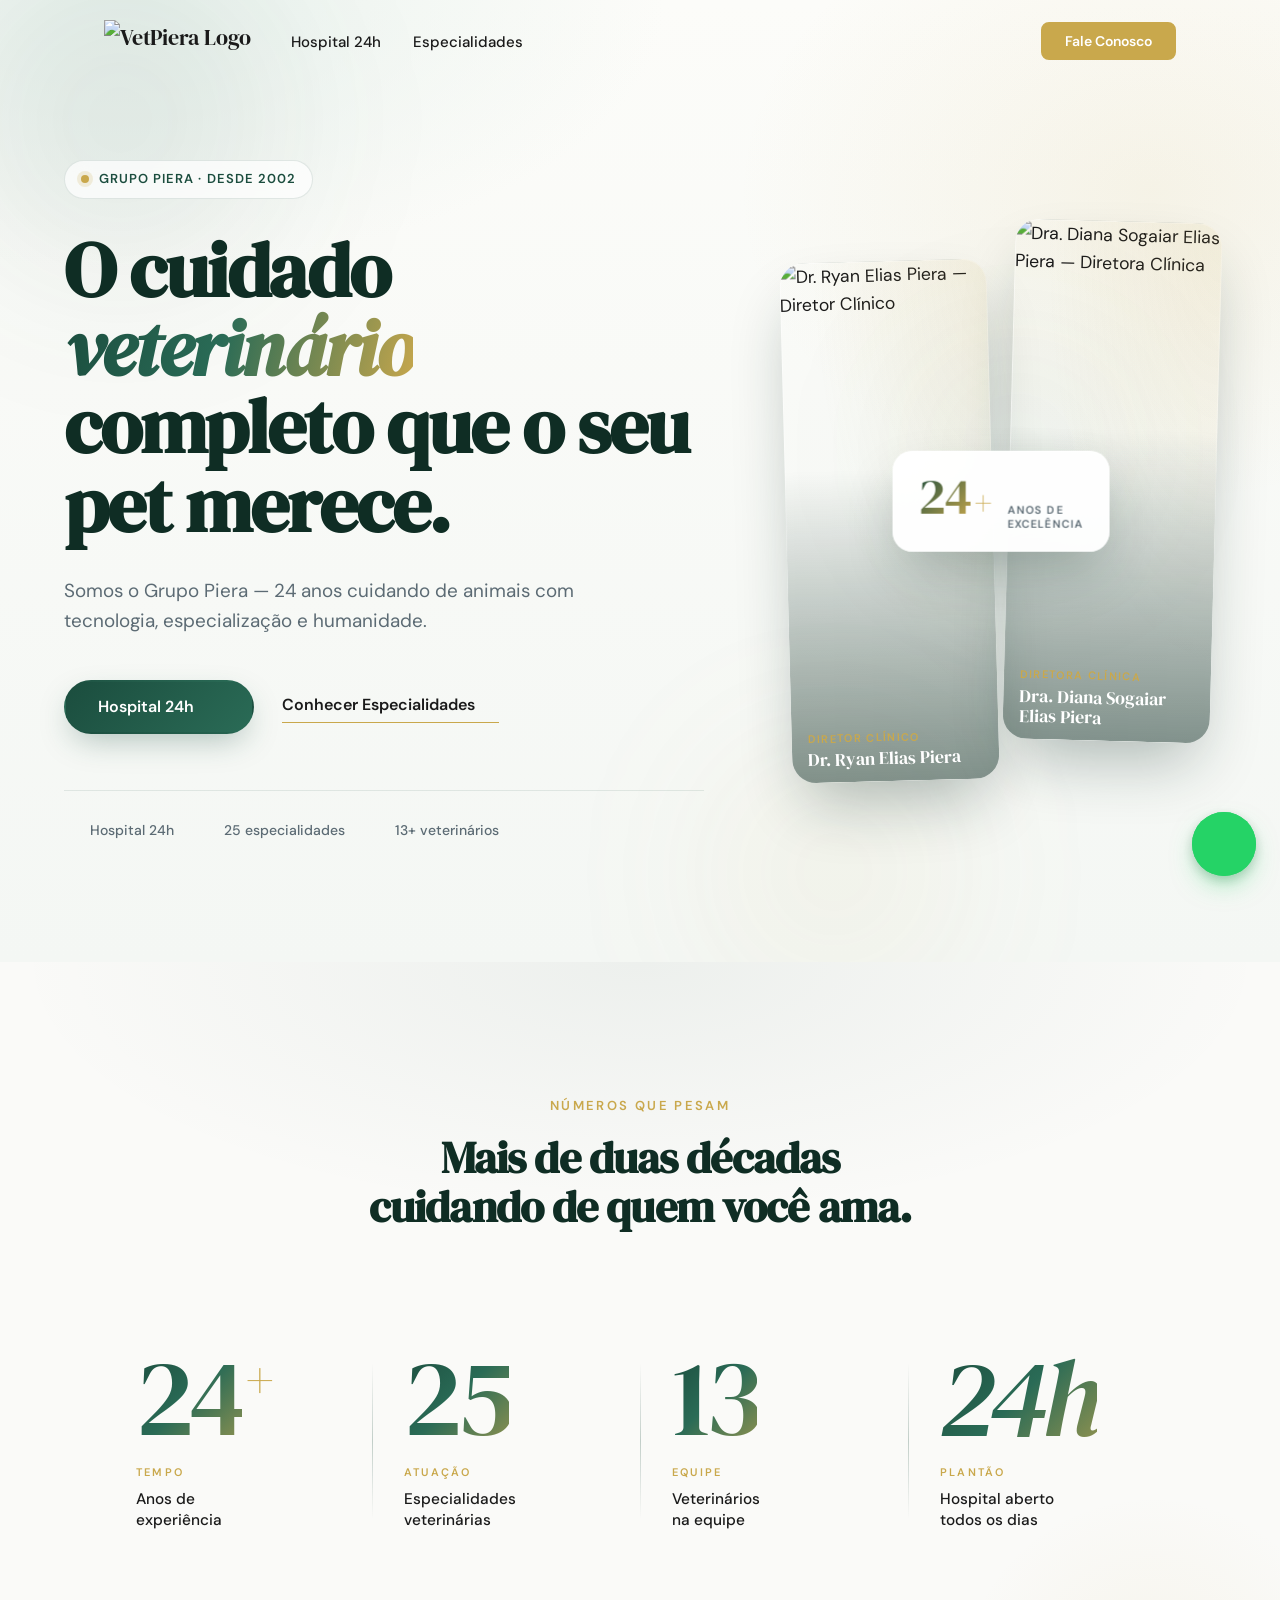
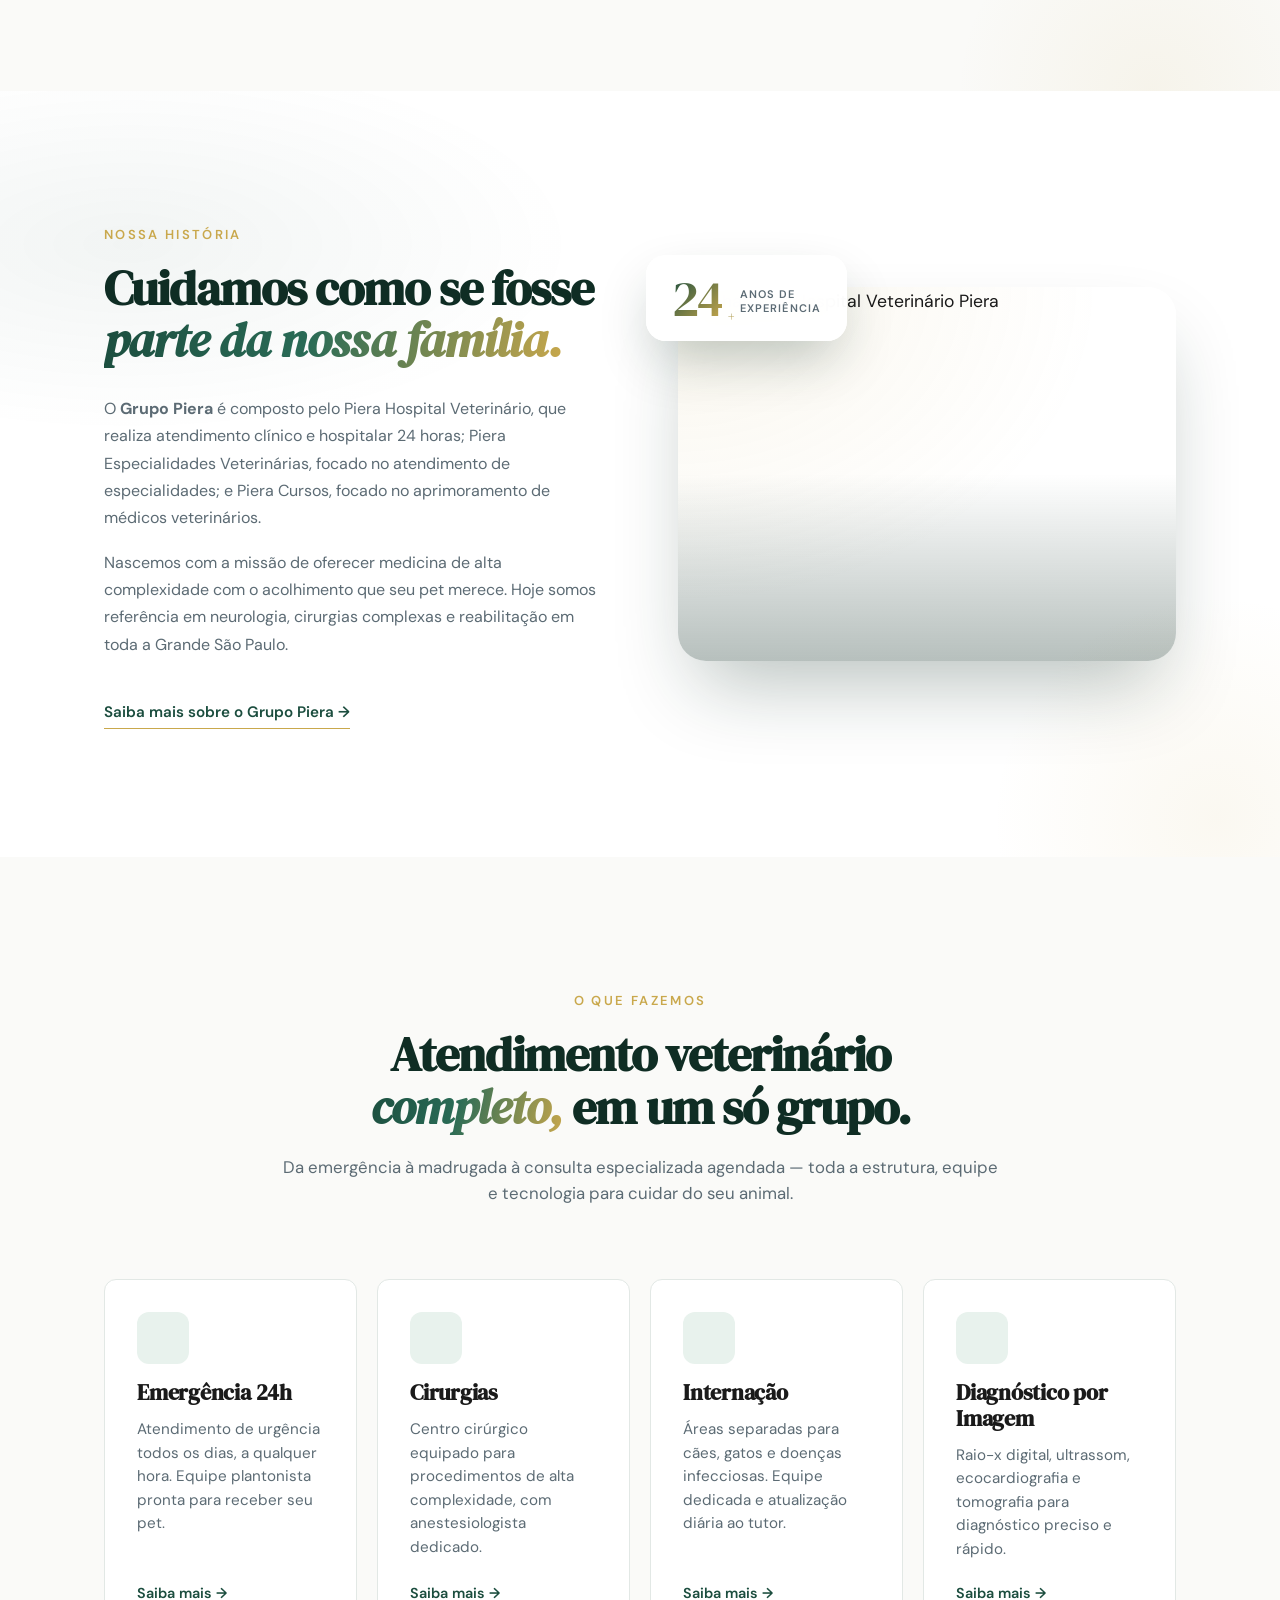
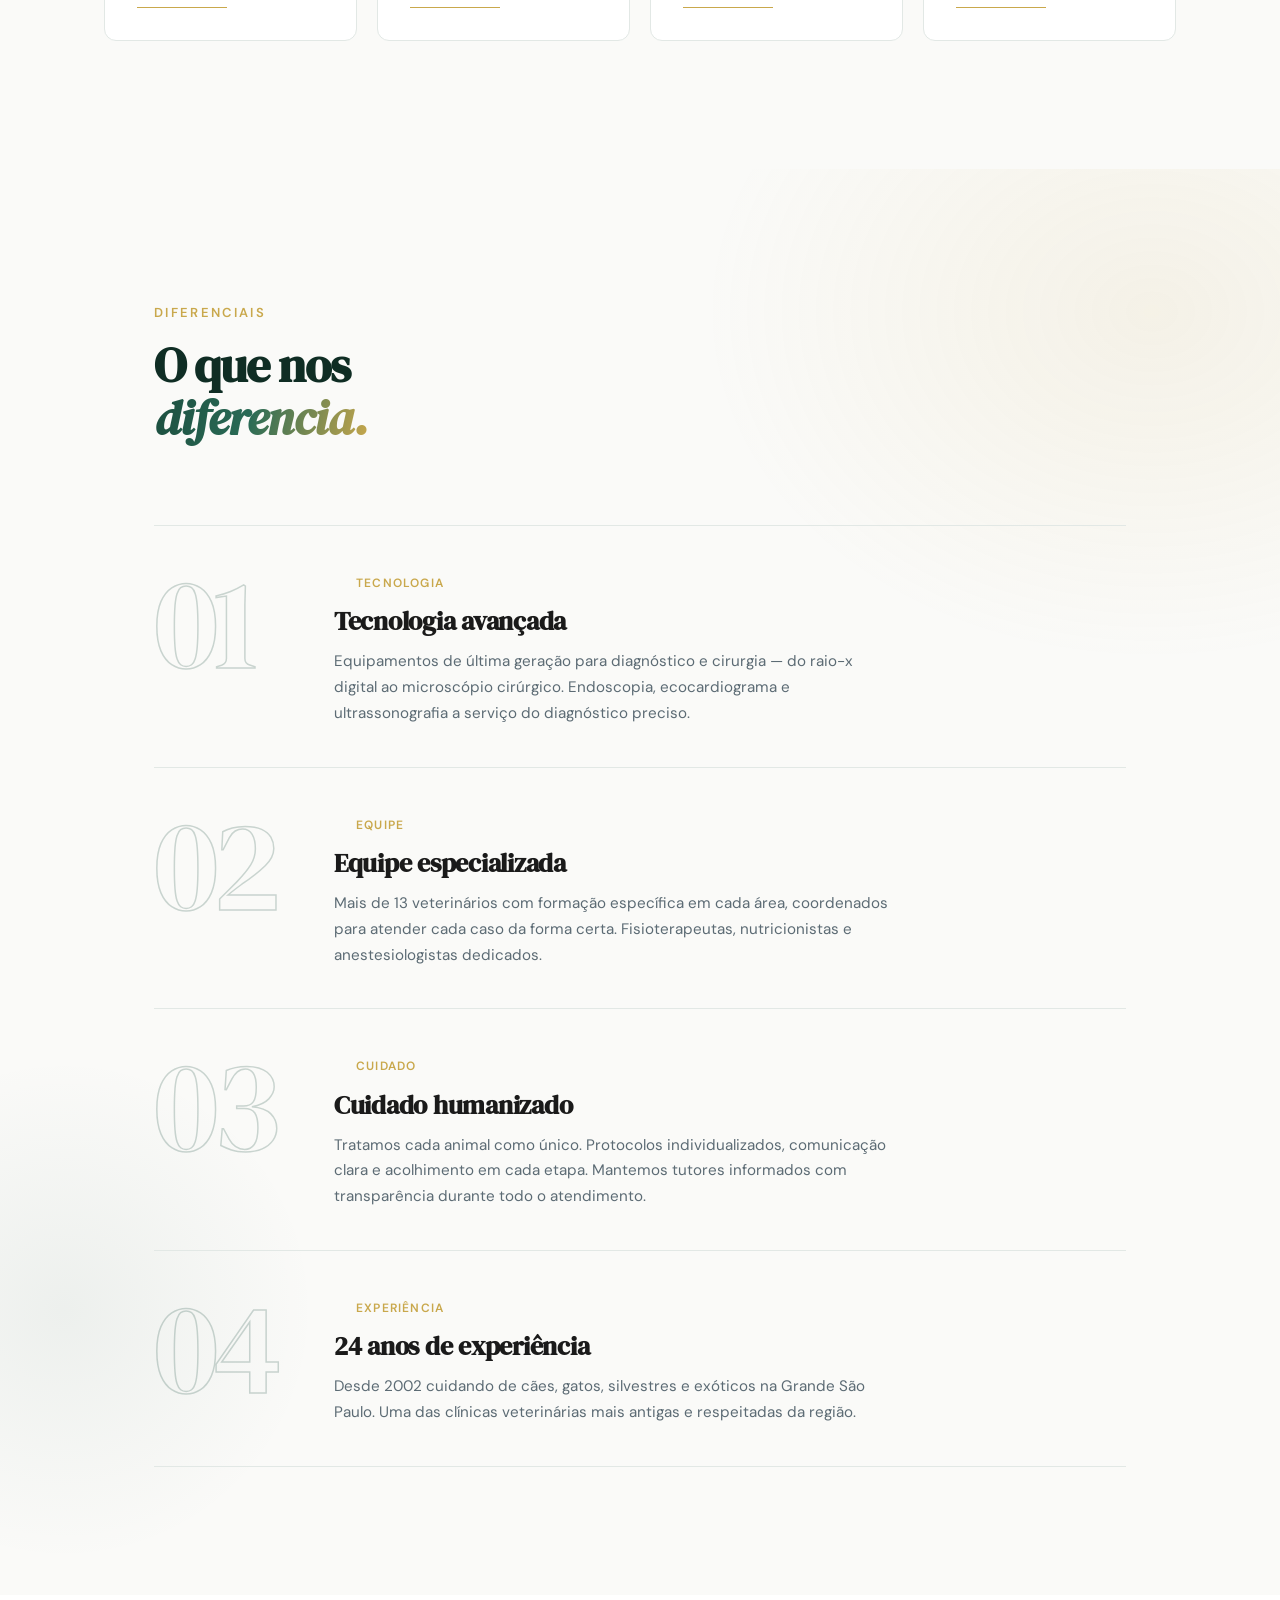
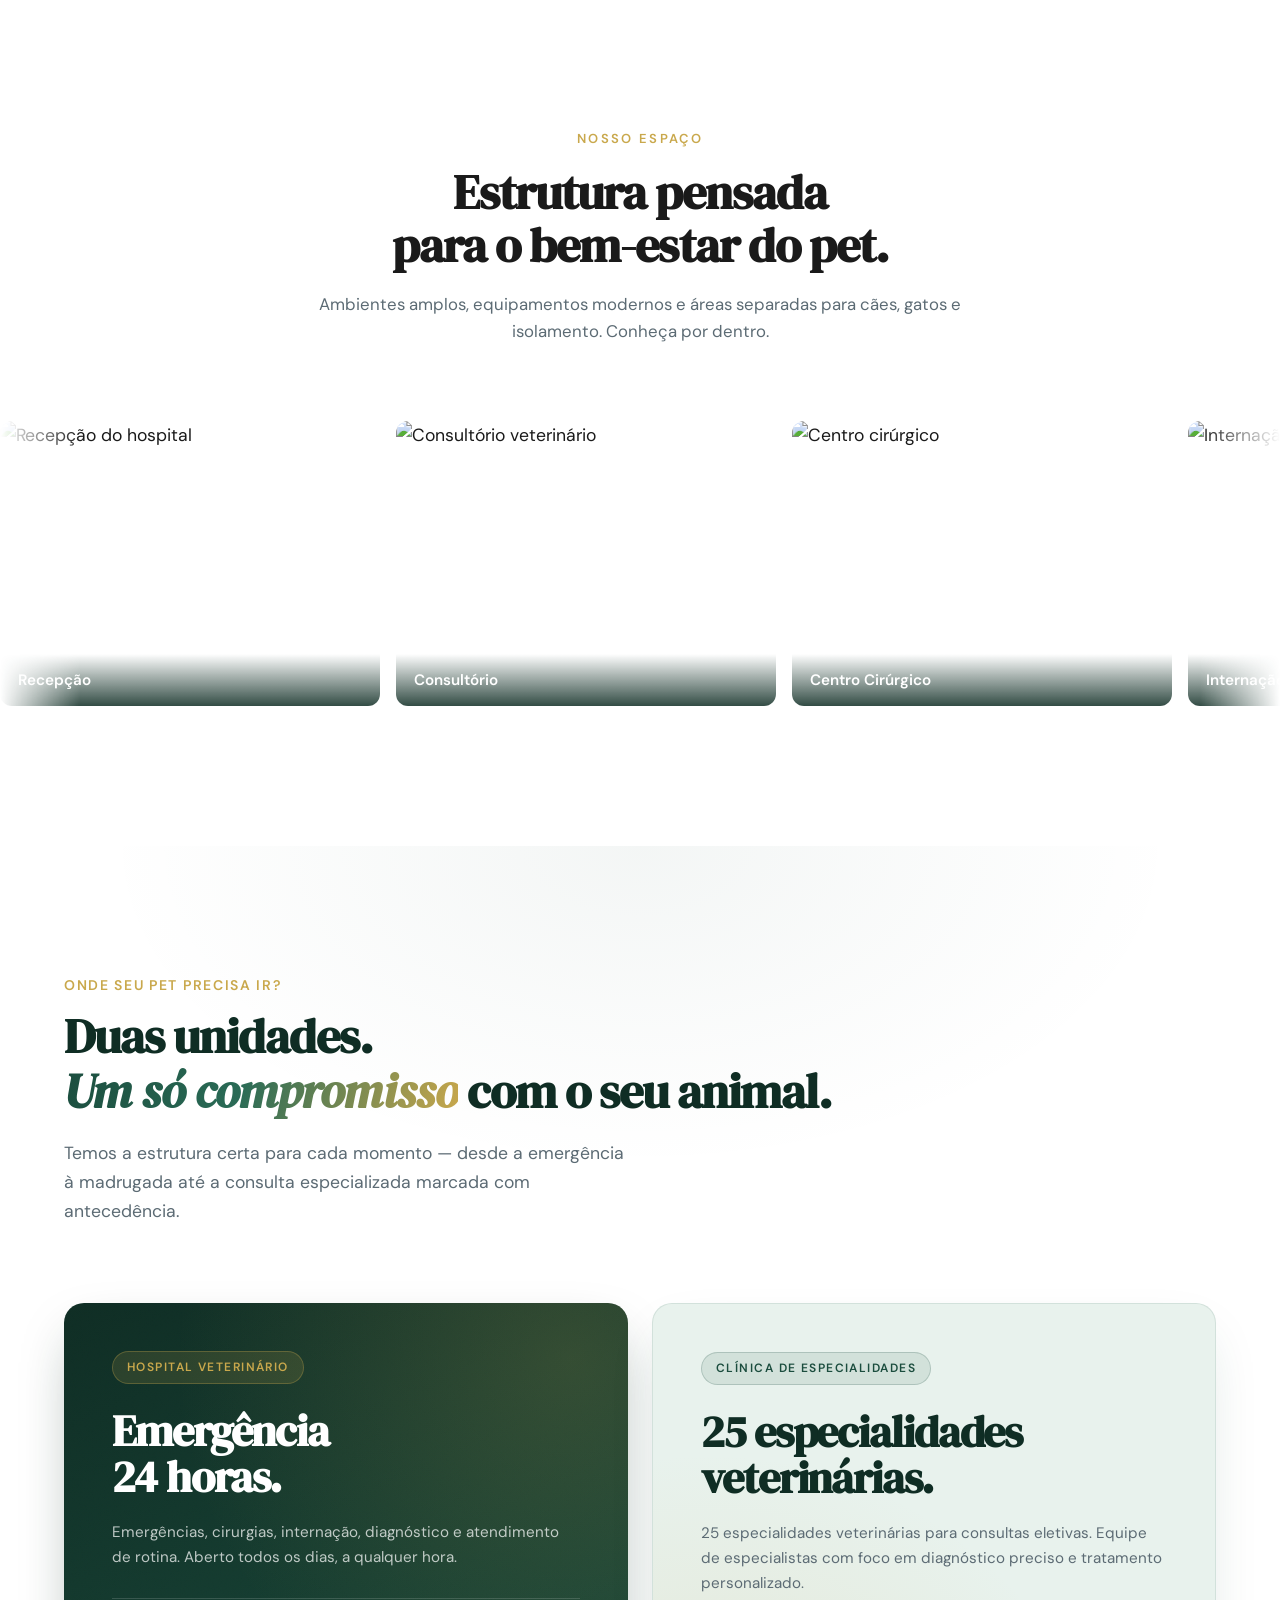
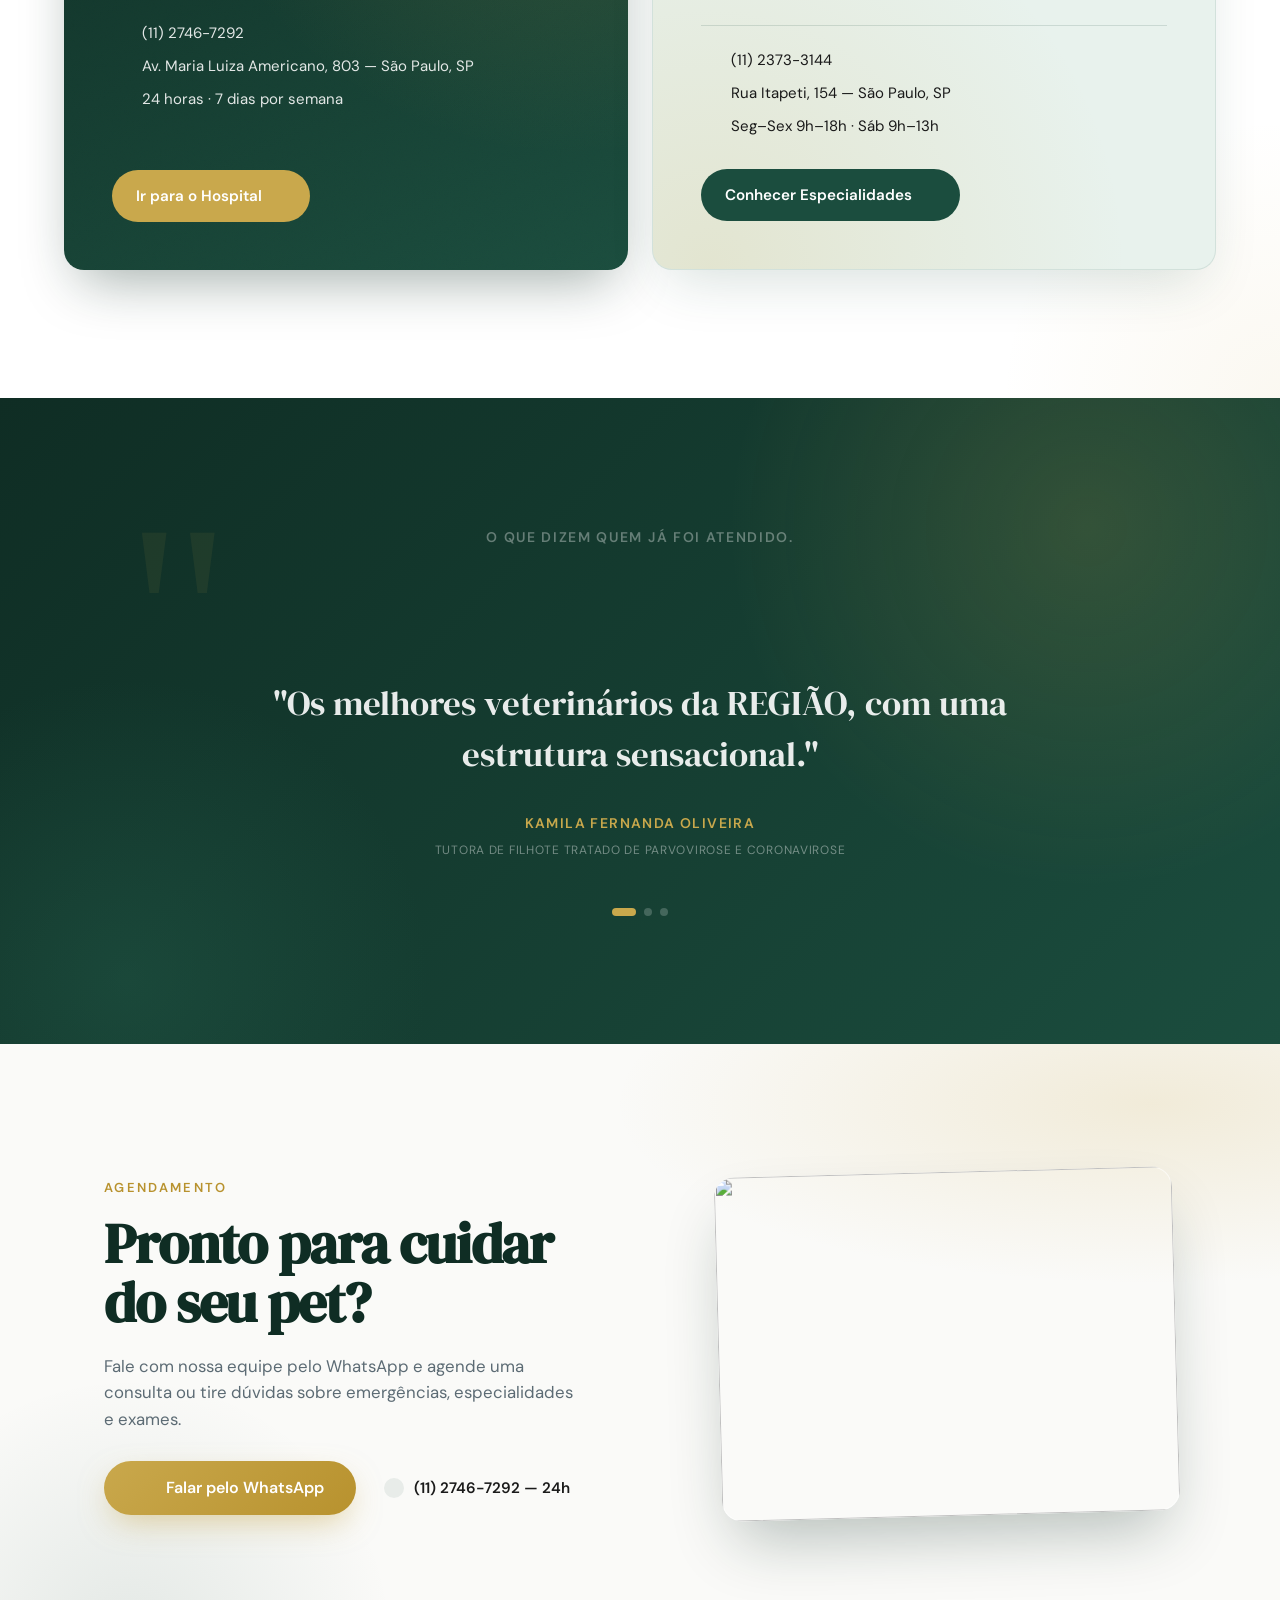
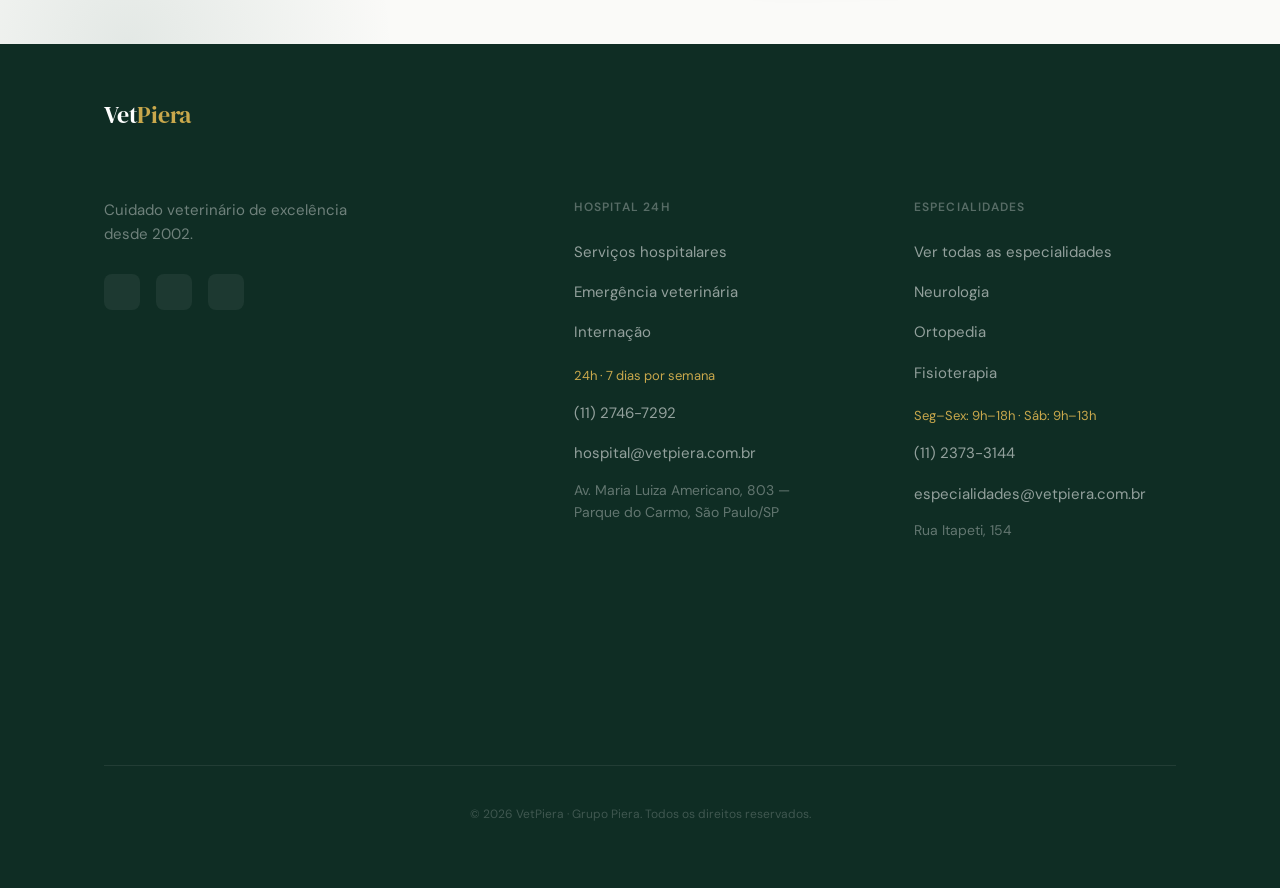
==== commit 675d29c7: "Ajustes: remove tag Google Reviews (tampava Diana), badge 24+ hospital reposicionado, Book CTA fundo" ====
--- a/home/index.html
+++ b/home/index.html
@@ -184,11 +184,6 @@
             <span class="hero__badge-label">anos de<br>excelência</span>
           </div>
 
-          <!-- Tag dourada flutuante -->
-          <div class="hero__tag" aria-hidden="true">
-            <i class="ph-fill ph-star"></i>
-            <span>5.0 · Google Reviews</span>
-          </div>
         </div>
 
       </div>
--- a/home/style.css
+++ b/home/style.css
@@ -2454,22 +2454,26 @@
 }
 
 /* ============================================================
-   17. BOOK CTA — Agendamento WhatsApp (Section 10)
+   17. BOOK CTA — Agendamento (fundo claro com mesh dourado)
    ============================================================ */
 .book-cta {
   padding-block: var(--sp-section);
-  background: linear-gradient(135deg, var(--clr-dark) 0%, var(--clr-primary) 100%);
-  color: var(--clr-inverse);
+  background: var(--clr-bg);
+  color: var(--clr-text);
   position: relative;
   overflow: hidden;
+  isolation: isolate;
 }
 
 .book-cta::before {
   content: '';
   position: absolute;
   inset: 0;
-  background: radial-gradient(circle at 80% 20%, rgba(201,168,76,0.15), transparent 50%);
+  z-index: -1;
   pointer-events: none;
+  background:
+    radial-gradient(ellipse 70% 50% at 90% 10%, rgba(201, 168, 76, 0.18), transparent 60%),
+    radial-gradient(circle 380px at 10% 100%, rgba(27, 77, 62, 0.10), transparent 70%);
 }
 
 .book-cta__container {
@@ -2487,7 +2491,7 @@
   font-weight: 600;
   letter-spacing: 0.18em;
   text-transform: uppercase;
-  color: var(--clr-accent);
+  color: var(--clr-accent-deep, #b8922e);
   margin-bottom: 16px;
 }
 
@@ -2497,11 +2501,12 @@
   line-height: 1.05;
   letter-spacing: -0.02em;
   margin-bottom: 20px;
+  color: var(--clr-dark);
 }
 
 .book-cta__sub {
   font-size: 1.05rem;
-  color: rgba(255,255,255,0.85);
+  color: var(--clr-muted);
   line-height: 1.6;
   max-width: 480px;
   margin-bottom: 28px;
@@ -2517,6 +2522,16 @@
 .book-cta__btn {
   padding: 16px 32px;
   font-size: 1rem;
+  background: linear-gradient(135deg, #C9A84C 0%, #b8922e 100%);
+  color: #fff;
+  border: none;
+  border-radius: 999px;
+  box-shadow: 0 12px 32px -8px rgba(201, 168, 76, 0.55);
+  transition: transform 280ms cubic-bezier(0.16, 1, 0.3, 1), box-shadow 280ms ease;
+}
+.book-cta__btn:hover {
+  transform: translateY(-3px);
+  box-shadow: 0 20px 40px -8px rgba(201, 168, 76, 0.65);
 }
 .book-cta__btn i { font-size: 22px; }
 
@@ -2524,22 +2539,33 @@
   display: inline-flex;
   align-items: center;
   gap: 10px;
-  color: rgba(255,255,255,0.9);
-  font-family: var(--font-body);
-  font-weight: 500;
+  color: var(--clr-text);
+  font-family: var(--font-body);
+  font-weight: 600;
   font-size: 0.95rem;
-  transition: color 200ms ease;
-}
-.book-cta__phone:hover { color: var(--clr-accent); }
-.book-cta__phone i { font-size: 18px; }
+  transition: color 200ms ease, gap 200ms ease;
+}
+.book-cta__phone:hover { color: var(--clr-primary); gap: 14px; }
+.book-cta__phone i {
+  font-size: 18px;
+  color: var(--clr-primary);
+  padding: 10px;
+  border-radius: 50%;
+  background: rgba(27, 77, 62, 0.08);
+}
 
 .book-cta__visual {
   position: relative;
   aspect-ratio: 4 / 3;
   border-radius: var(--radius-lg);
   overflow: hidden;
-  box-shadow: 0 24px 60px rgba(0,0,0,0.35);
-}
+  box-shadow:
+    0 32px 64px -16px rgba(15, 45, 36, 0.30),
+    0 0 0 1px rgba(255, 255, 255, 0.6) inset;
+  transform: rotate(-1.5deg);
+  transition: transform 500ms cubic-bezier(0.16, 1, 0.3, 1);
+}
+.book-cta:hover .book-cta__visual { transform: rotate(0deg); }
 
 .book-cta__visual img {
   width: 100%;
@@ -2549,5 +2575,5 @@
 
 @media (max-width: 860px) {
   .book-cta__container { grid-template-columns: 1fr; }
-  .book-cta__visual { aspect-ratio: 16 / 10; order: -1; }
-}
+  .book-cta__visual { aspect-ratio: 16 / 10; order: -1; transform: rotate(0deg); }
+}
--- a/home/style.css
+++ b/home/style.css
@@ -2454,22 +2454,26 @@
 }
 
 /* ============================================================
-   17. BOOK CTA — Agendamento WhatsApp (Section 10)
+   17. BOOK CTA — Agendamento (fundo claro com mesh dourado)
    ============================================================ */
 .book-cta {
   padding-block: var(--sp-section);
-  background: linear-gradient(135deg, var(--clr-dark) 0%, var(--clr-primary) 100%);
-  color: var(--clr-inverse);
+  background: var(--clr-bg);
+  color: var(--clr-text);
   position: relative;
   overflow: hidden;
+  isolation: isolate;
 }
 
 .book-cta::before {
   content: '';
   position: absolute;
   inset: 0;
-  background: radial-gradient(circle at 80% 20%, rgba(201,168,76,0.15), transparent 50%);
+  z-index: -1;
   pointer-events: none;
+  background:
+    radial-gradient(ellipse 70% 50% at 90% 10%, rgba(201, 168, 76, 0.18), transparent 60%),
+    radial-gradient(circle 380px at 10% 100%, rgba(27, 77, 62, 0.10), transparent 70%);
 }
 
 .book-cta__container {
@@ -2487,7 +2491,7 @@
   font-weight: 600;
   letter-spacing: 0.18em;
   text-transform: uppercase;
-  color: var(--clr-accent);
+  color: var(--clr-accent-deep, #b8922e);
   margin-bottom: 16px;
 }
 
@@ -2497,11 +2501,12 @@
   line-height: 1.05;
   letter-spacing: -0.02em;
   margin-bottom: 20px;
+  color: var(--clr-dark);
 }
 
 .book-cta__sub {
   font-size: 1.05rem;
-  color: rgba(255,255,255,0.85);
+  color: var(--clr-muted);
   line-height: 1.6;
   max-width: 480px;
   margin-bottom: 28px;
@@ -2517,6 +2522,16 @@
 .book-cta__btn {
   padding: 16px 32px;
   font-size: 1rem;
+  background: linear-gradient(135deg, #C9A84C 0%, #b8922e 100%);
+  color: #fff;
+  border: none;
+  border-radius: 999px;
+  box-shadow: 0 12px 32px -8px rgba(201, 168, 76, 0.55);
+  transition: transform 280ms cubic-bezier(0.16, 1, 0.3, 1), box-shadow 280ms ease;
+}
+.book-cta__btn:hover {
+  transform: translateY(-3px);
+  box-shadow: 0 20px 40px -8px rgba(201, 168, 76, 0.65);
 }
 .book-cta__btn i { font-size: 22px; }
 
@@ -2524,22 +2539,33 @@
   display: inline-flex;
   align-items: center;
   gap: 10px;
-  color: rgba(255,255,255,0.9);
-  font-family: var(--font-body);
-  font-weight: 500;
+  color: var(--clr-text);
+  font-family: var(--font-body);
+  font-weight: 600;
   font-size: 0.95rem;
-  transition: color 200ms ease;
-}
-.book-cta__phone:hover { color: var(--clr-accent); }
-.book-cta__phone i { font-size: 18px; }
+  transition: color 200ms ease, gap 200ms ease;
+}
+.book-cta__phone:hover { color: var(--clr-primary); gap: 14px; }
+.book-cta__phone i {
+  font-size: 18px;
+  color: var(--clr-primary);
+  padding: 10px;
+  border-radius: 50%;
+  background: rgba(27, 77, 62, 0.08);
+}
 
 .book-cta__visual {
   position: relative;
   aspect-ratio: 4 / 3;
   border-radius: var(--radius-lg);
   overflow: hidden;
-  box-shadow: 0 24px 60px rgba(0,0,0,0.35);
-}
+  box-shadow:
+    0 32px 64px -16px rgba(15, 45, 36, 0.30),
+    0 0 0 1px rgba(255, 255, 255, 0.6) inset;
+  transform: rotate(-1.5deg);
+  transition: transform 500ms cubic-bezier(0.16, 1, 0.3, 1);
+}
+.book-cta:hover .book-cta__visual { transform: rotate(0deg); }
 
 .book-cta__visual img {
   width: 100%;
@@ -2549,5 +2575,5 @@
 
 @media (max-width: 860px) {
   .book-cta__container { grid-template-columns: 1fr; }
-  .book-cta__visual { aspect-ratio: 16 / 10; order: -1; }
-}
+  .book-cta__visual { aspect-ratio: 16 / 10; order: -1; transform: rotate(0deg); }
+}
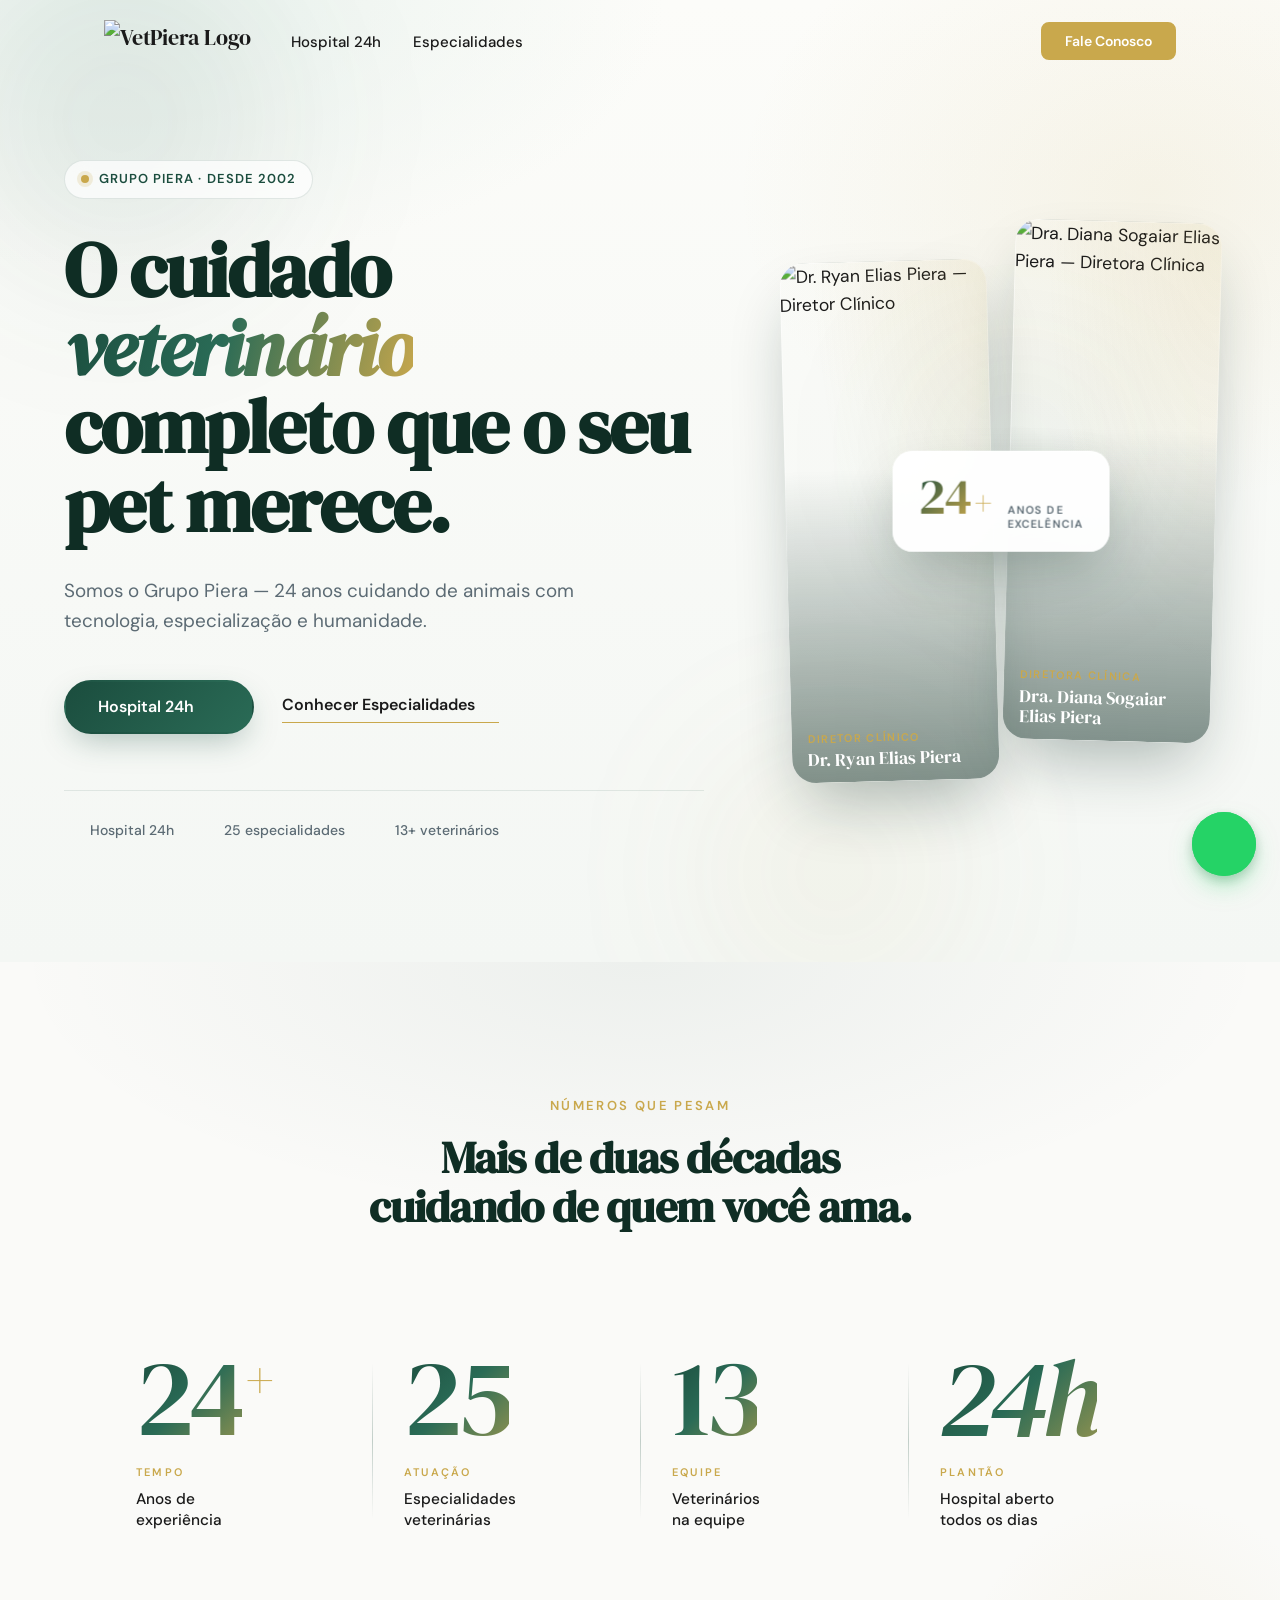
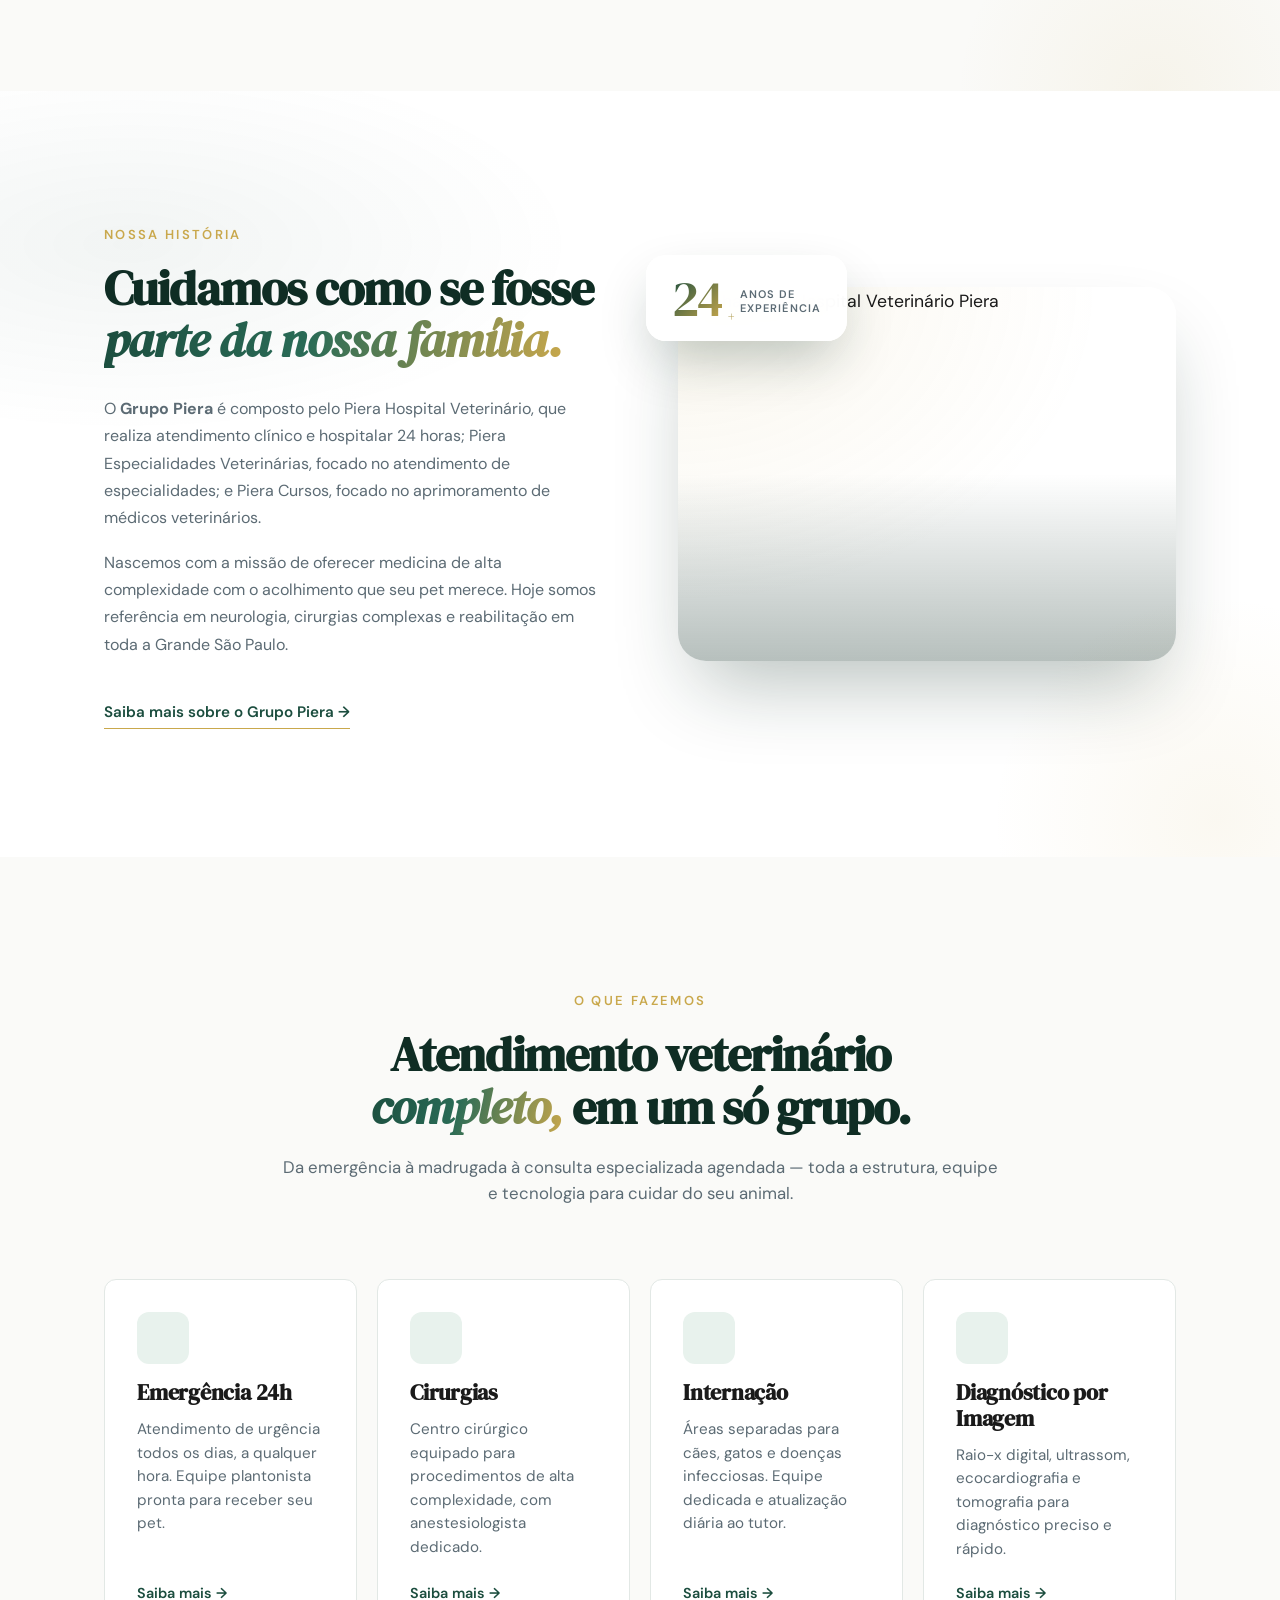
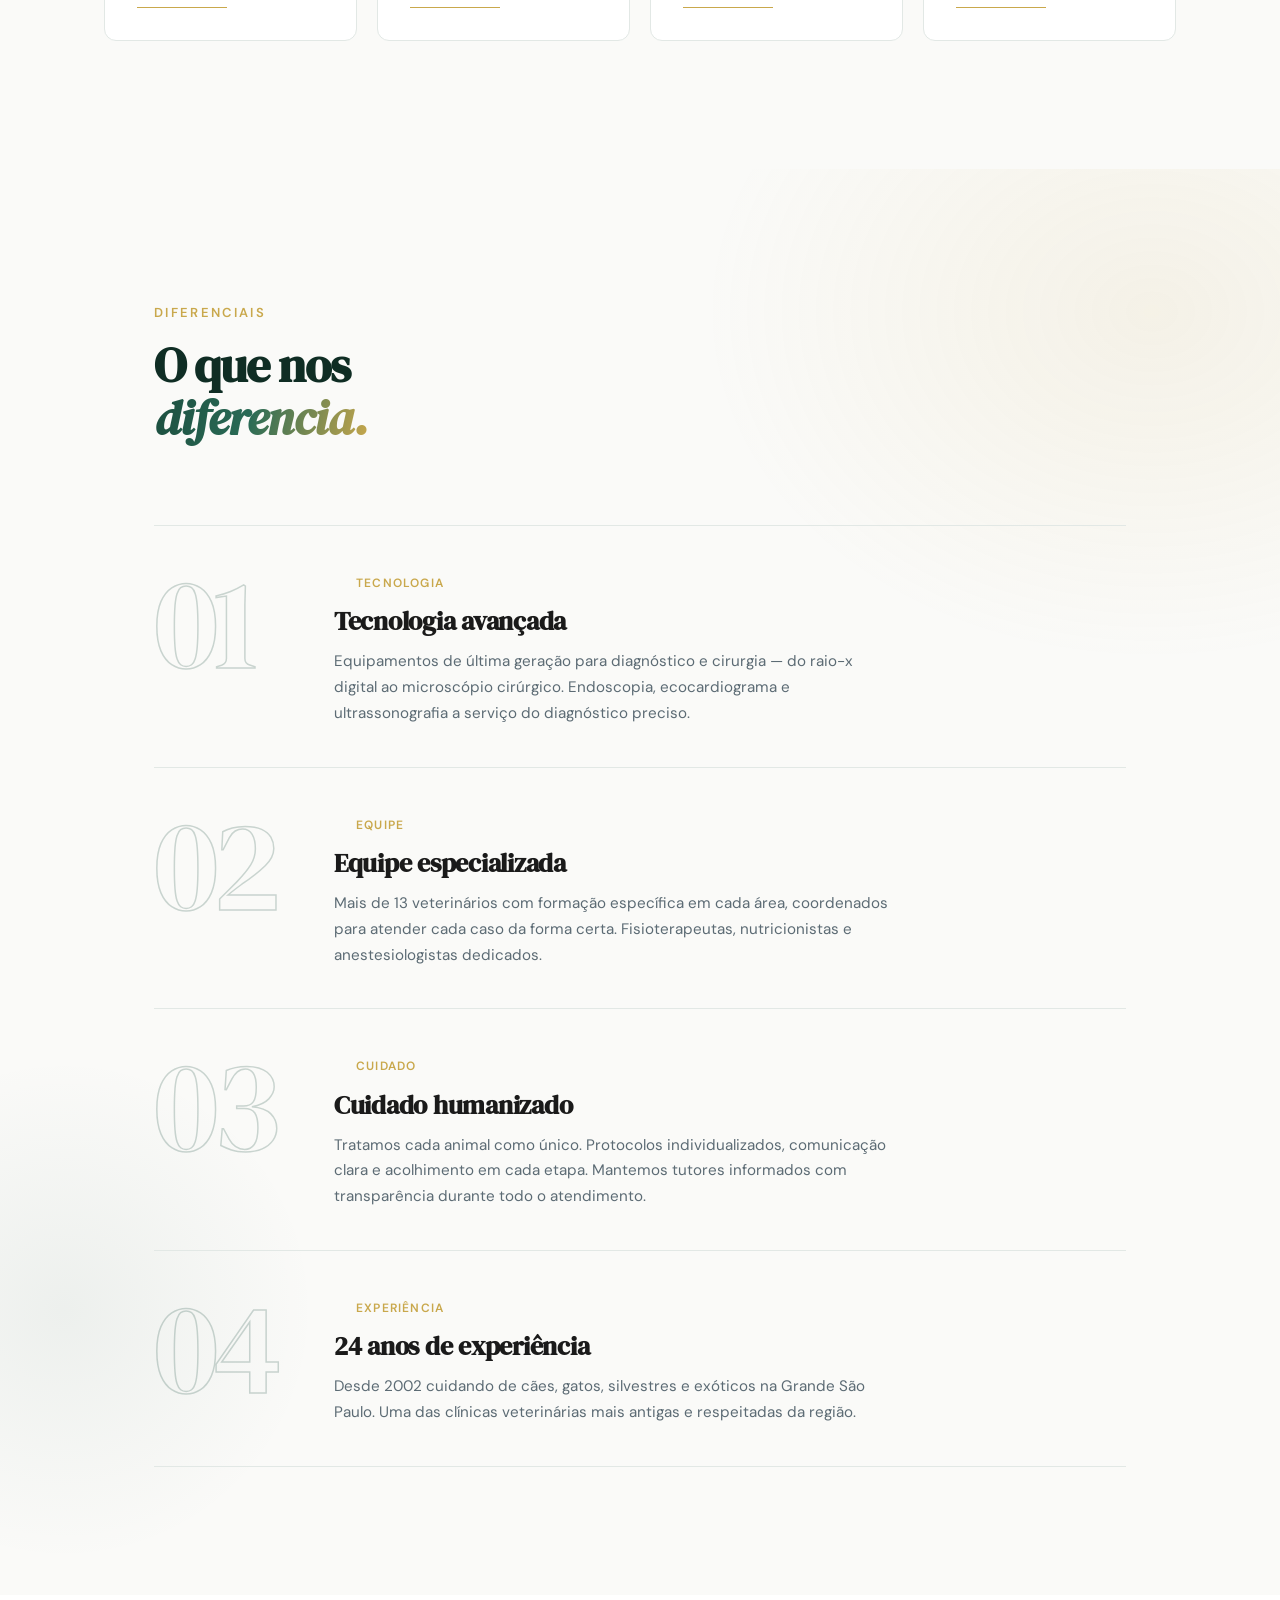
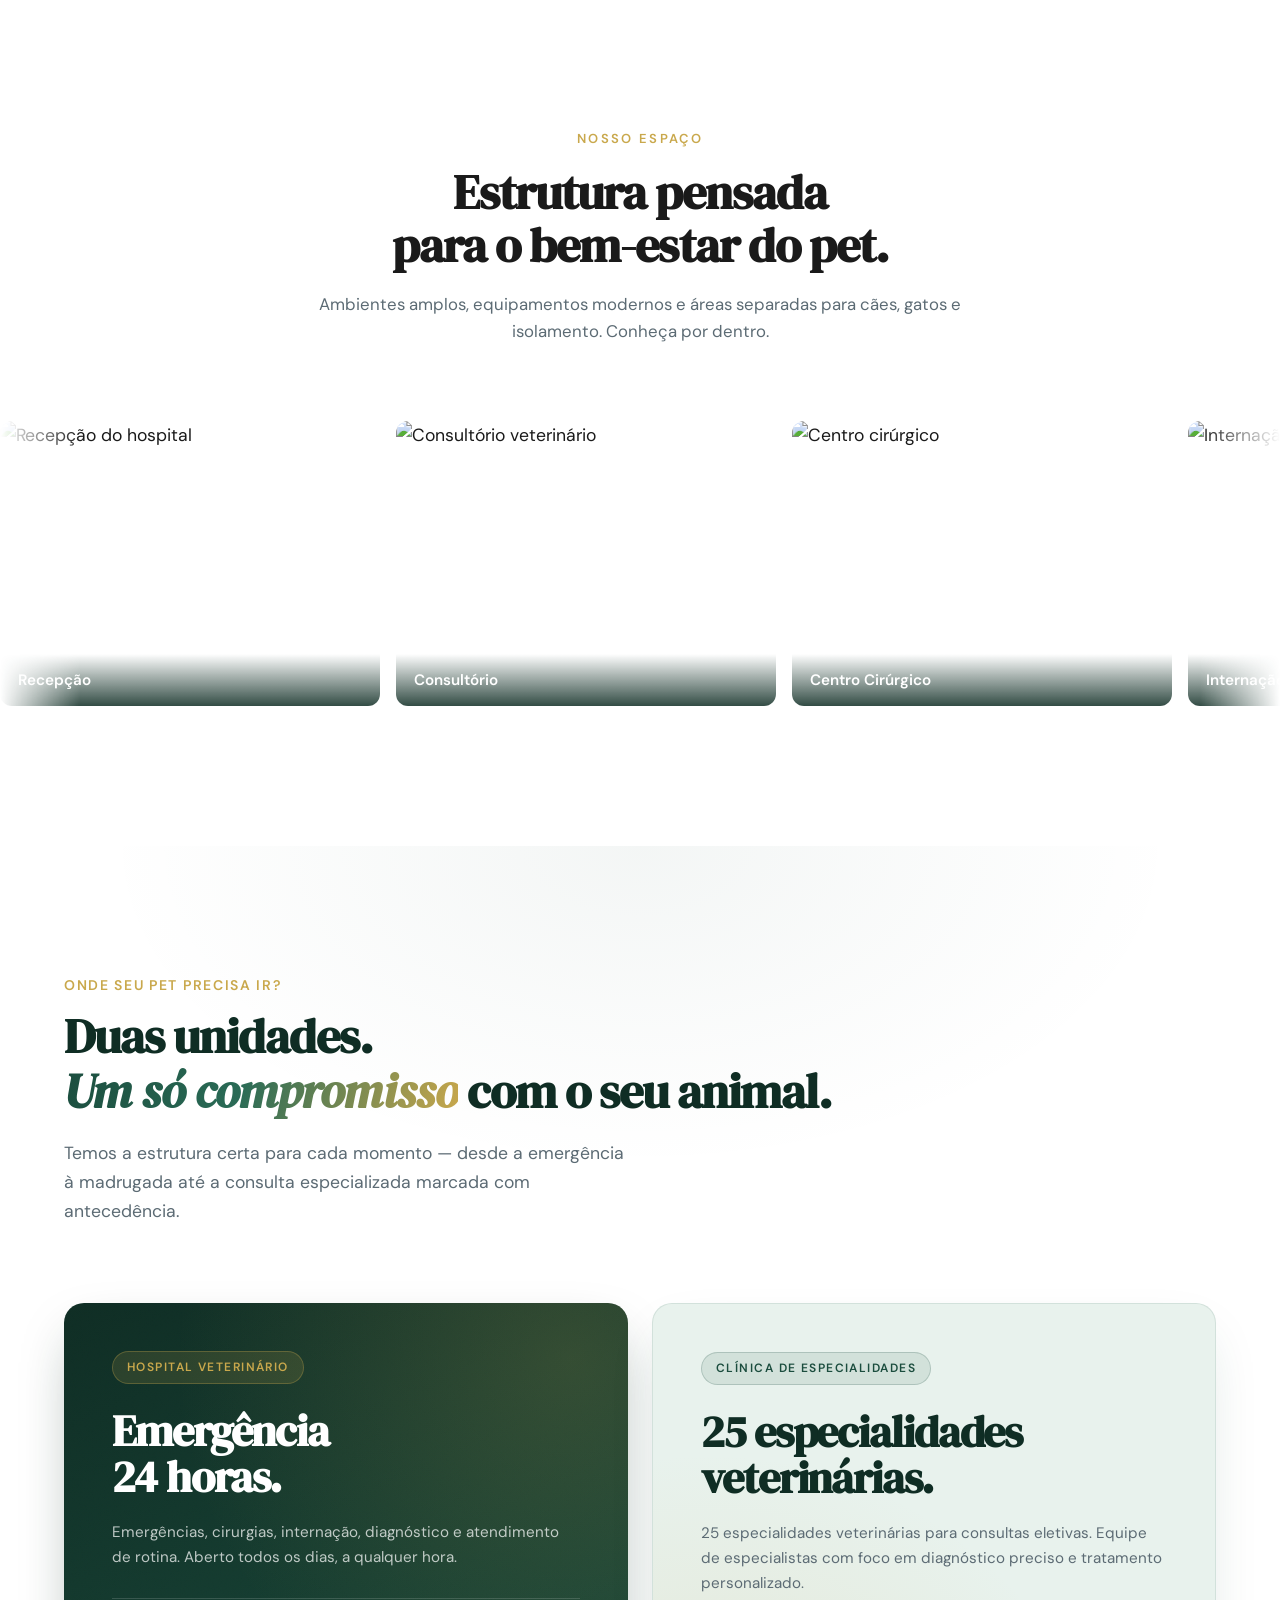
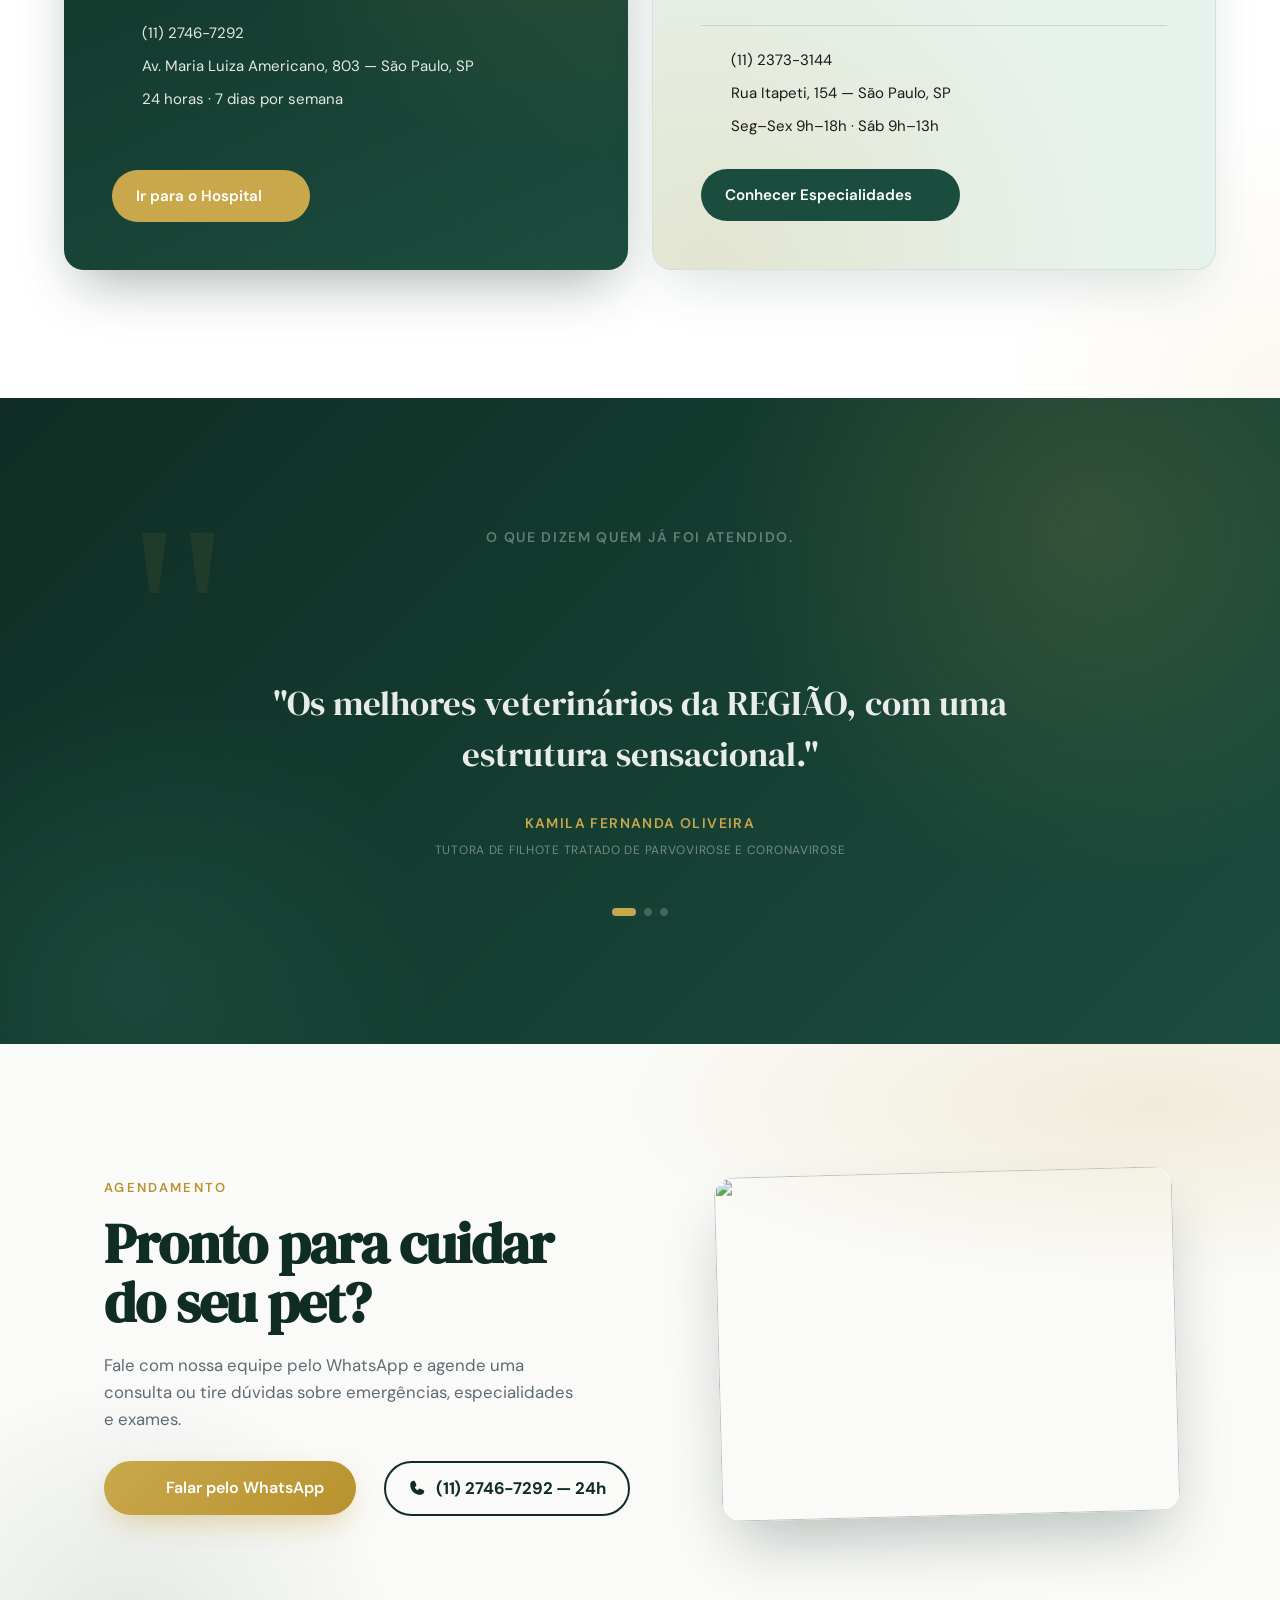
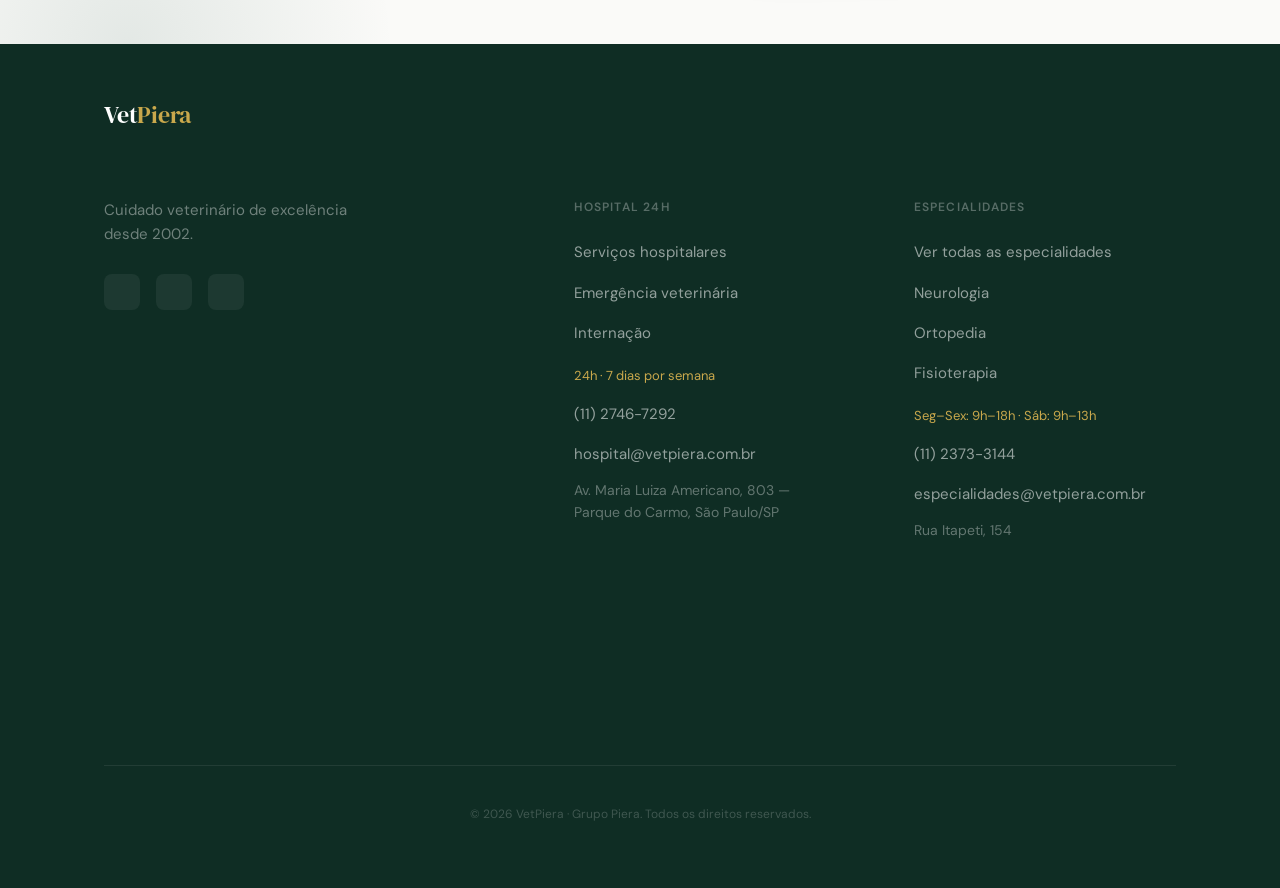
==== commit 129a75ea: "Fix: telefone Book CTA com SVG inline (Phosphor async demorava a renderizar)" ====
--- a/home/index.html
+++ b/home/index.html
@@ -648,7 +648,9 @@
               <span>Falar pelo WhatsApp</span>
             </a>
             <a href="tel:+551127467292" class="book-cta__phone">
-              <i class="ph ph-phone" aria-hidden="true"></i>
+              <svg class="book-cta__phone-icon" xmlns="http://www.w3.org/2000/svg" viewBox="0 0 256 256" fill="currentColor" aria-hidden="true">
+                <path d="M222.37,158.46l-47.11-21.11-.13-.06a16,16,0,0,0-15.17,1.4,8.12,8.12,0,0,0-.75.56L134.87,160c-15.42-7.49-31.34-23.29-38.83-38.51l20.78-24.71c.2-.25.39-.5.57-.77a16,16,0,0,0,1.32-15.06l0-.12L97.54,33.64a16,16,0,0,0-16.62-9.52A56.26,56.26,0,0,0,32,80c0,79.4,64.6,144,144,144a56.26,56.26,0,0,0,55.88-48.92A16,16,0,0,0,222.37,158.46Z"></path>
+              </svg>
               <span>(11) 2746-7292 — 24h</span>
             </a>
           </div>
--- a/home/style.css
+++ b/home/style.css
@@ -2539,19 +2539,29 @@
   display: inline-flex;
   align-items: center;
   gap: 10px;
-  color: var(--clr-text);
-  font-family: var(--font-body);
-  font-weight: 600;
-  font-size: 0.95rem;
-  transition: color 200ms ease, gap 200ms ease;
-}
-.book-cta__phone:hover { color: var(--clr-primary); gap: 14px; }
-.book-cta__phone i {
+  color: var(--clr-dark);
+  font-family: var(--font-body);
+  font-weight: 700;
+  font-size: 1.05rem;
+  letter-spacing: -0.01em;
+  padding: 12px 22px;
+  border: 2px solid var(--clr-dark);
+  border-radius: 999px;
+  transition: background 220ms ease, color 220ms ease, transform 220ms ease;
+}
+.book-cta__phone:hover {
+  background: var(--clr-dark);
+  color: #FFFFFF;
+  transform: translateY(-2px);
+}
+.book-cta__phone i,
+.book-cta__phone-icon {
   font-size: 18px;
-  color: var(--clr-primary);
-  padding: 10px;
-  border-radius: 50%;
-  background: rgba(27, 77, 62, 0.08);
+  width: 18px;
+  height: 18px;
+  flex-shrink: 0;
+  color: inherit;
+  fill: currentColor;
 }
 
 .book-cta__visual {
--- a/home/style.css
+++ b/home/style.css
@@ -2539,19 +2539,29 @@
   display: inline-flex;
   align-items: center;
   gap: 10px;
-  color: var(--clr-text);
-  font-family: var(--font-body);
-  font-weight: 600;
-  font-size: 0.95rem;
-  transition: color 200ms ease, gap 200ms ease;
-}
-.book-cta__phone:hover { color: var(--clr-primary); gap: 14px; }
-.book-cta__phone i {
+  color: var(--clr-dark);
+  font-family: var(--font-body);
+  font-weight: 700;
+  font-size: 1.05rem;
+  letter-spacing: -0.01em;
+  padding: 12px 22px;
+  border: 2px solid var(--clr-dark);
+  border-radius: 999px;
+  transition: background 220ms ease, color 220ms ease, transform 220ms ease;
+}
+.book-cta__phone:hover {
+  background: var(--clr-dark);
+  color: #FFFFFF;
+  transform: translateY(-2px);
+}
+.book-cta__phone i,
+.book-cta__phone-icon {
   font-size: 18px;
-  color: var(--clr-primary);
-  padding: 10px;
-  border-radius: 50%;
-  background: rgba(27, 77, 62, 0.08);
+  width: 18px;
+  height: 18px;
+  flex-shrink: 0;
+  color: inherit;
+  fill: currentColor;
 }
 
 .book-cta__visual {
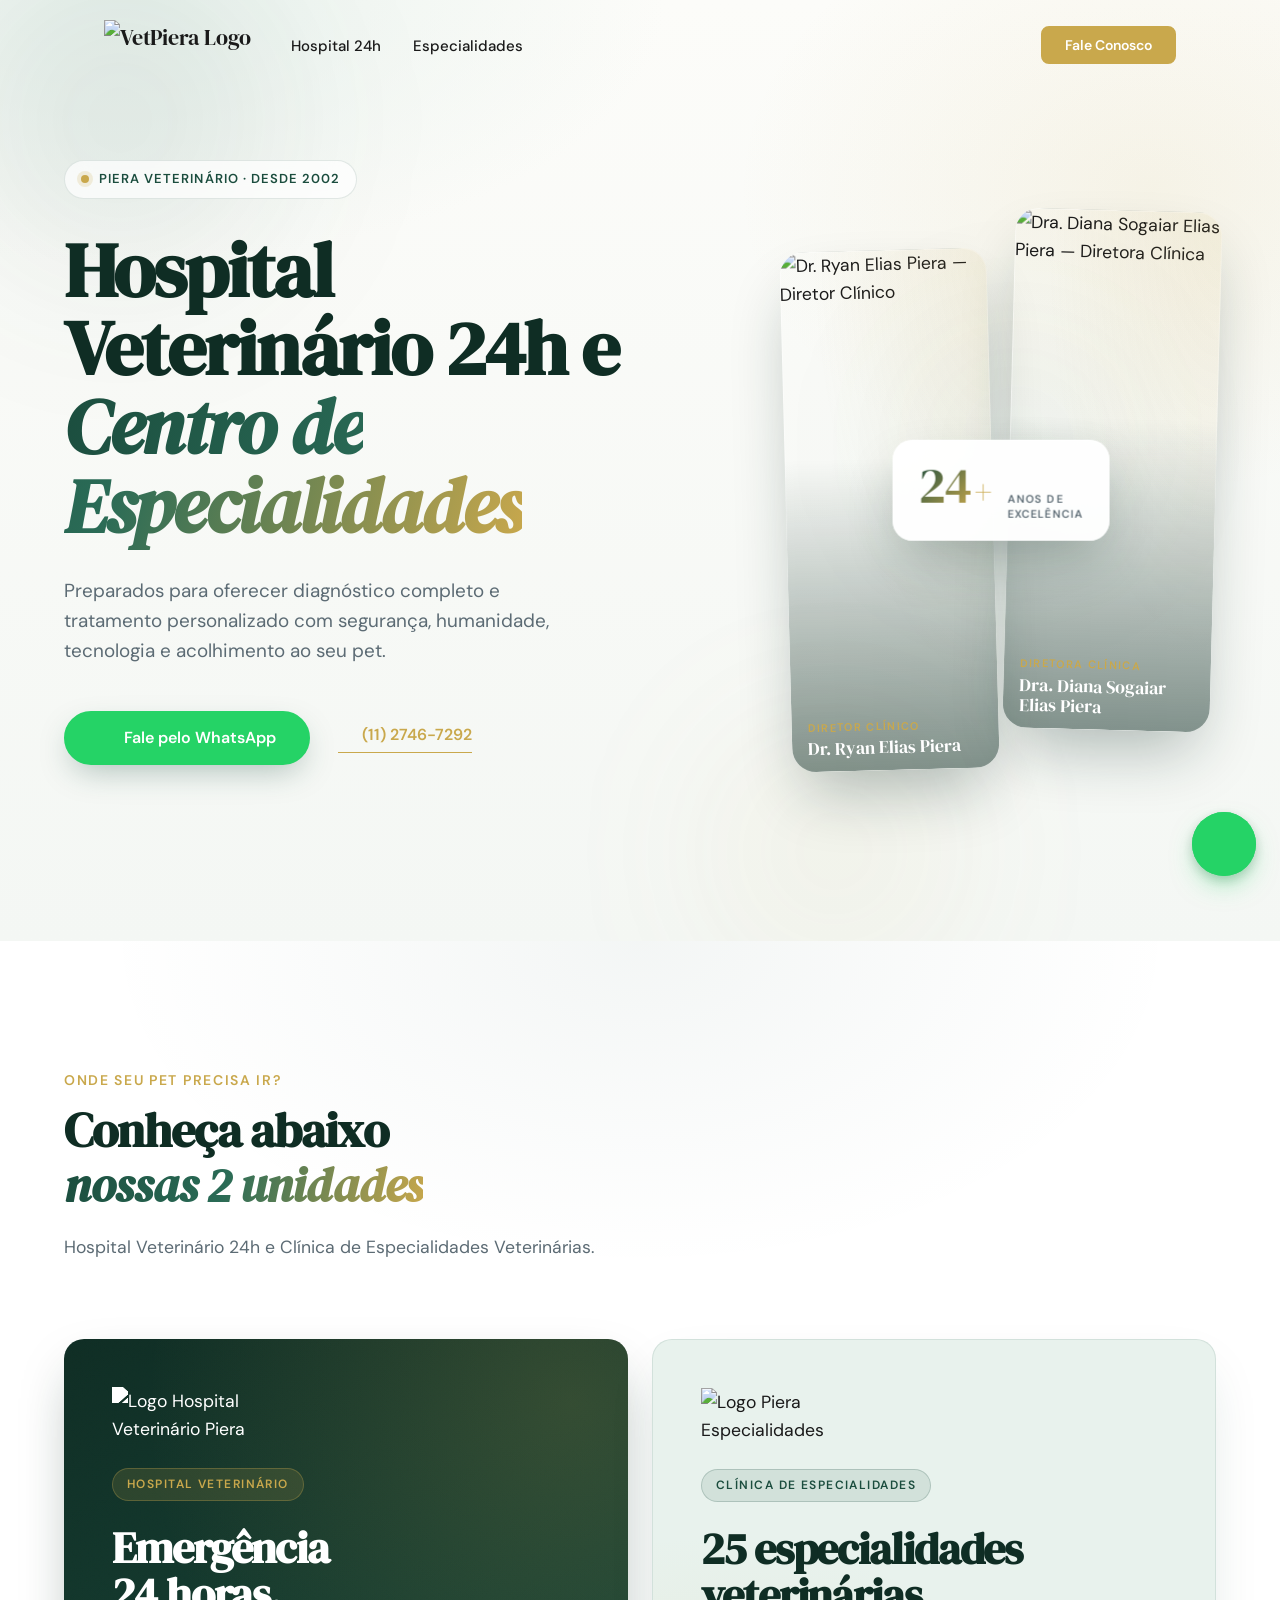
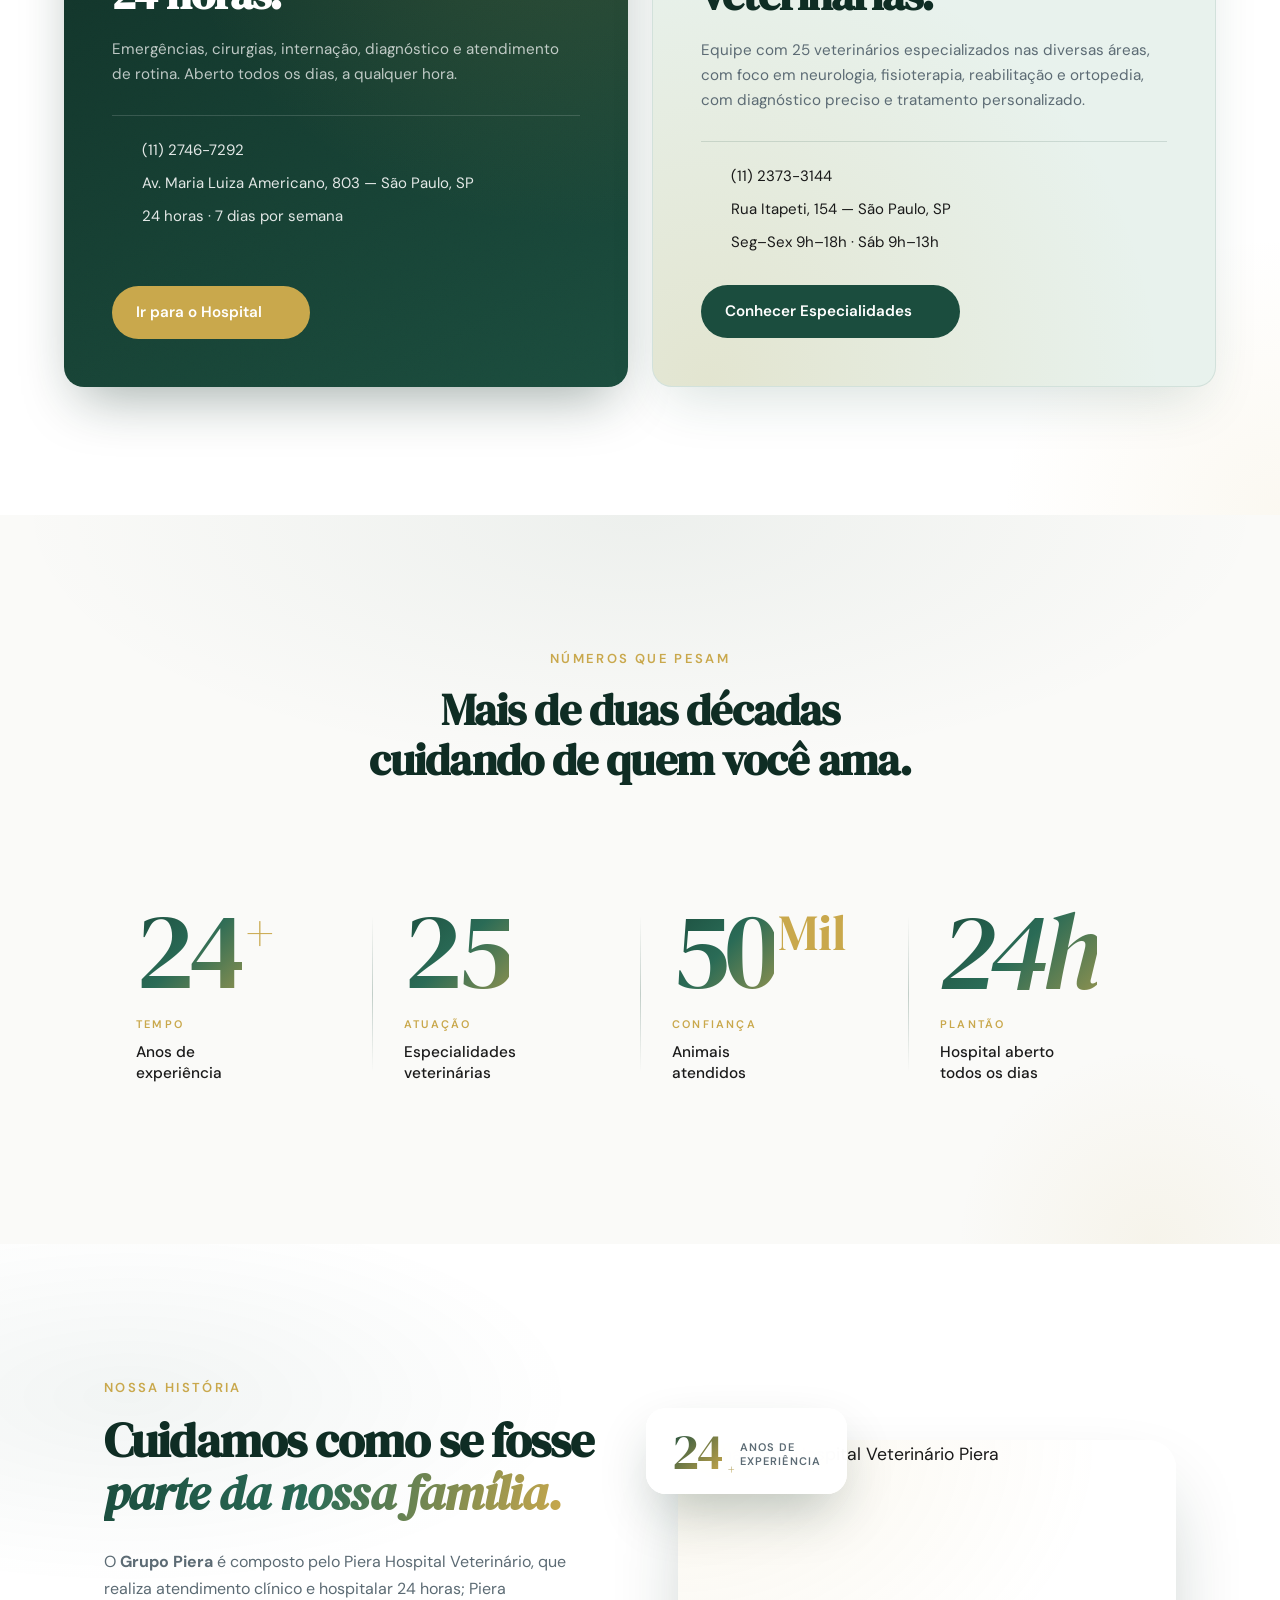
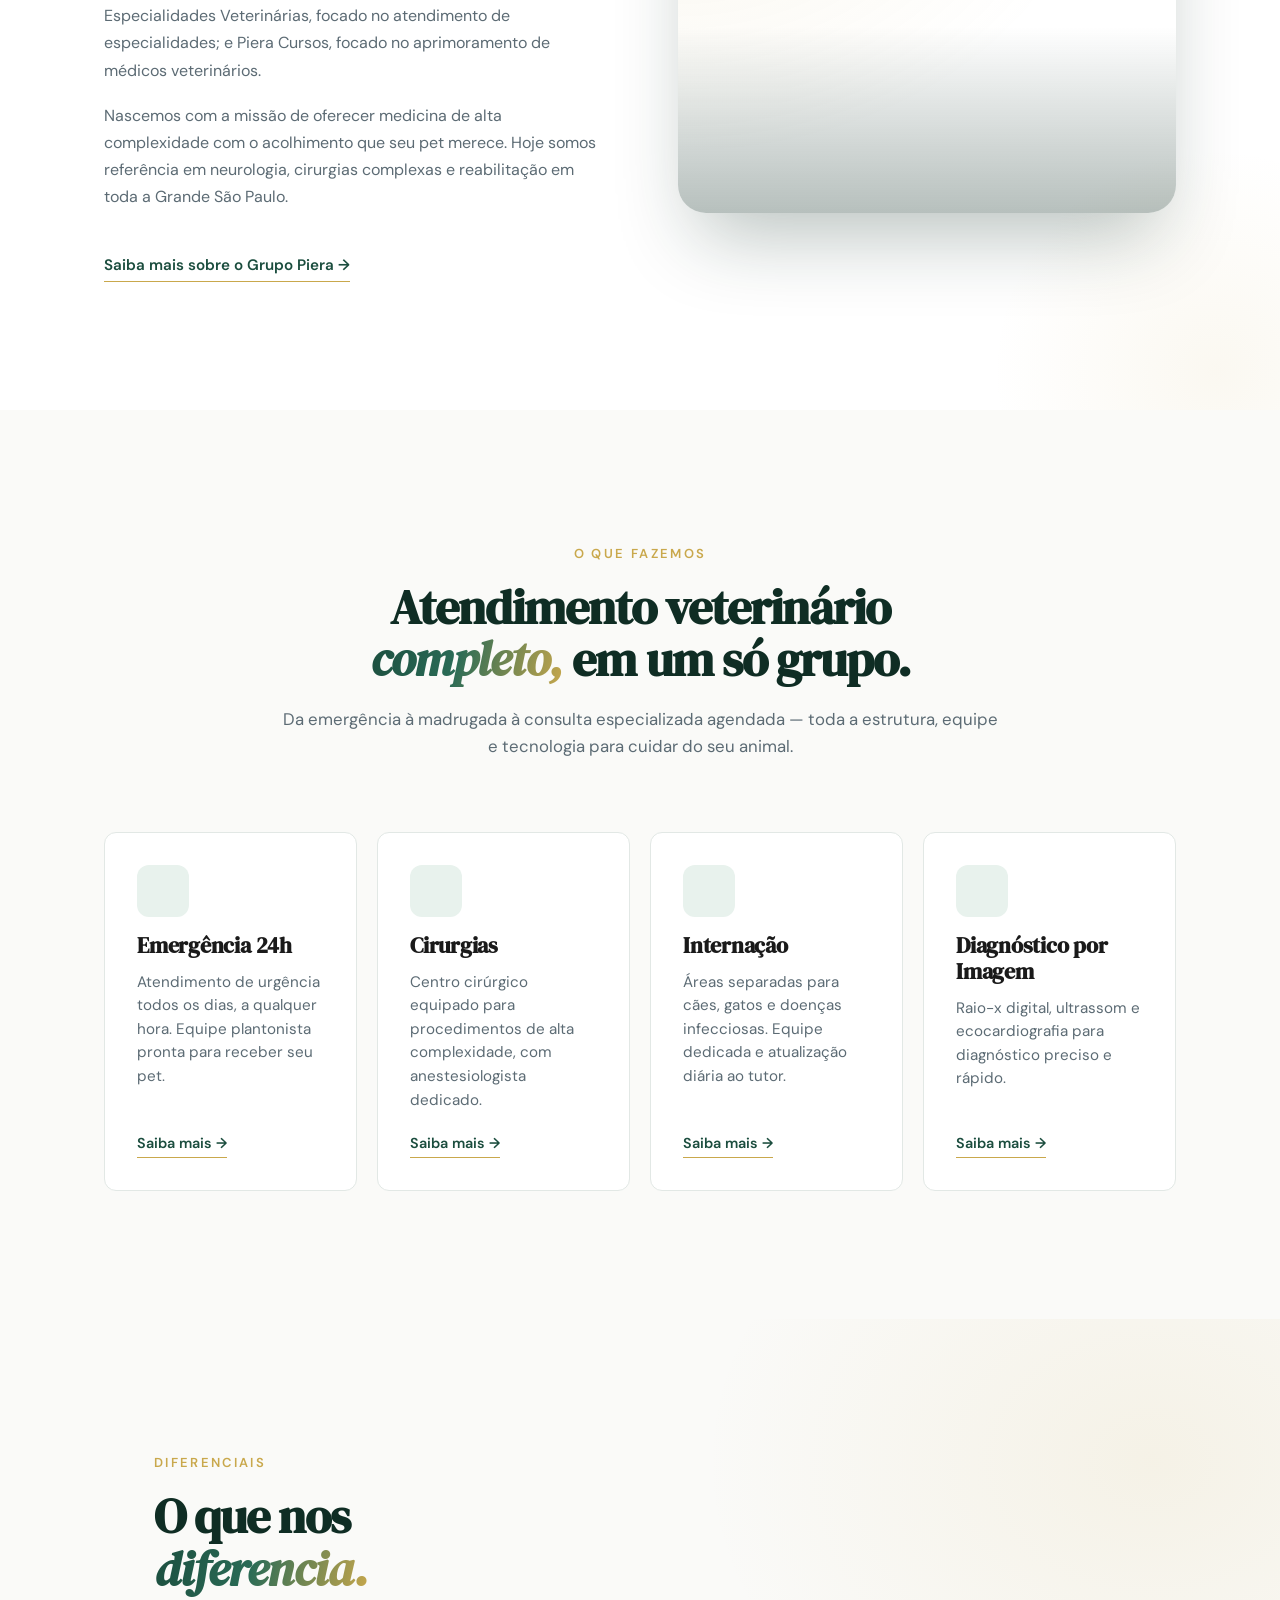
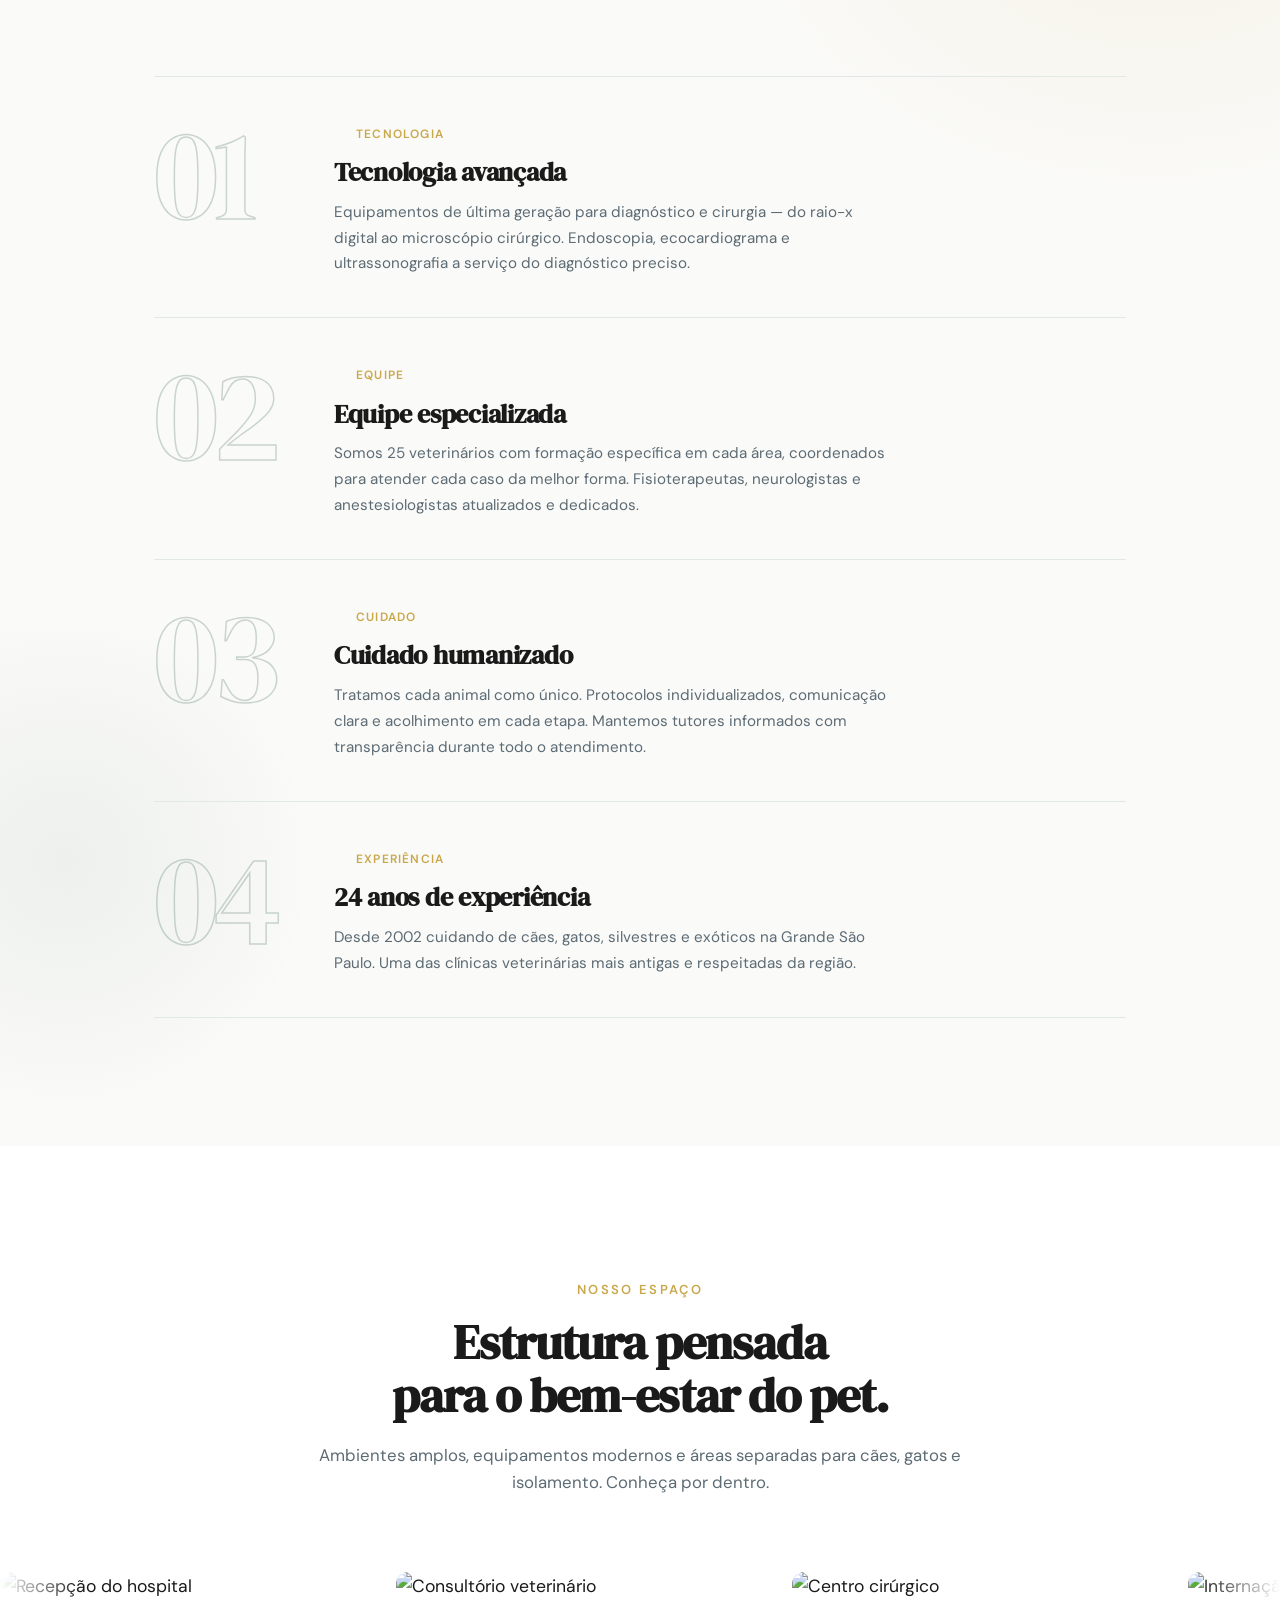
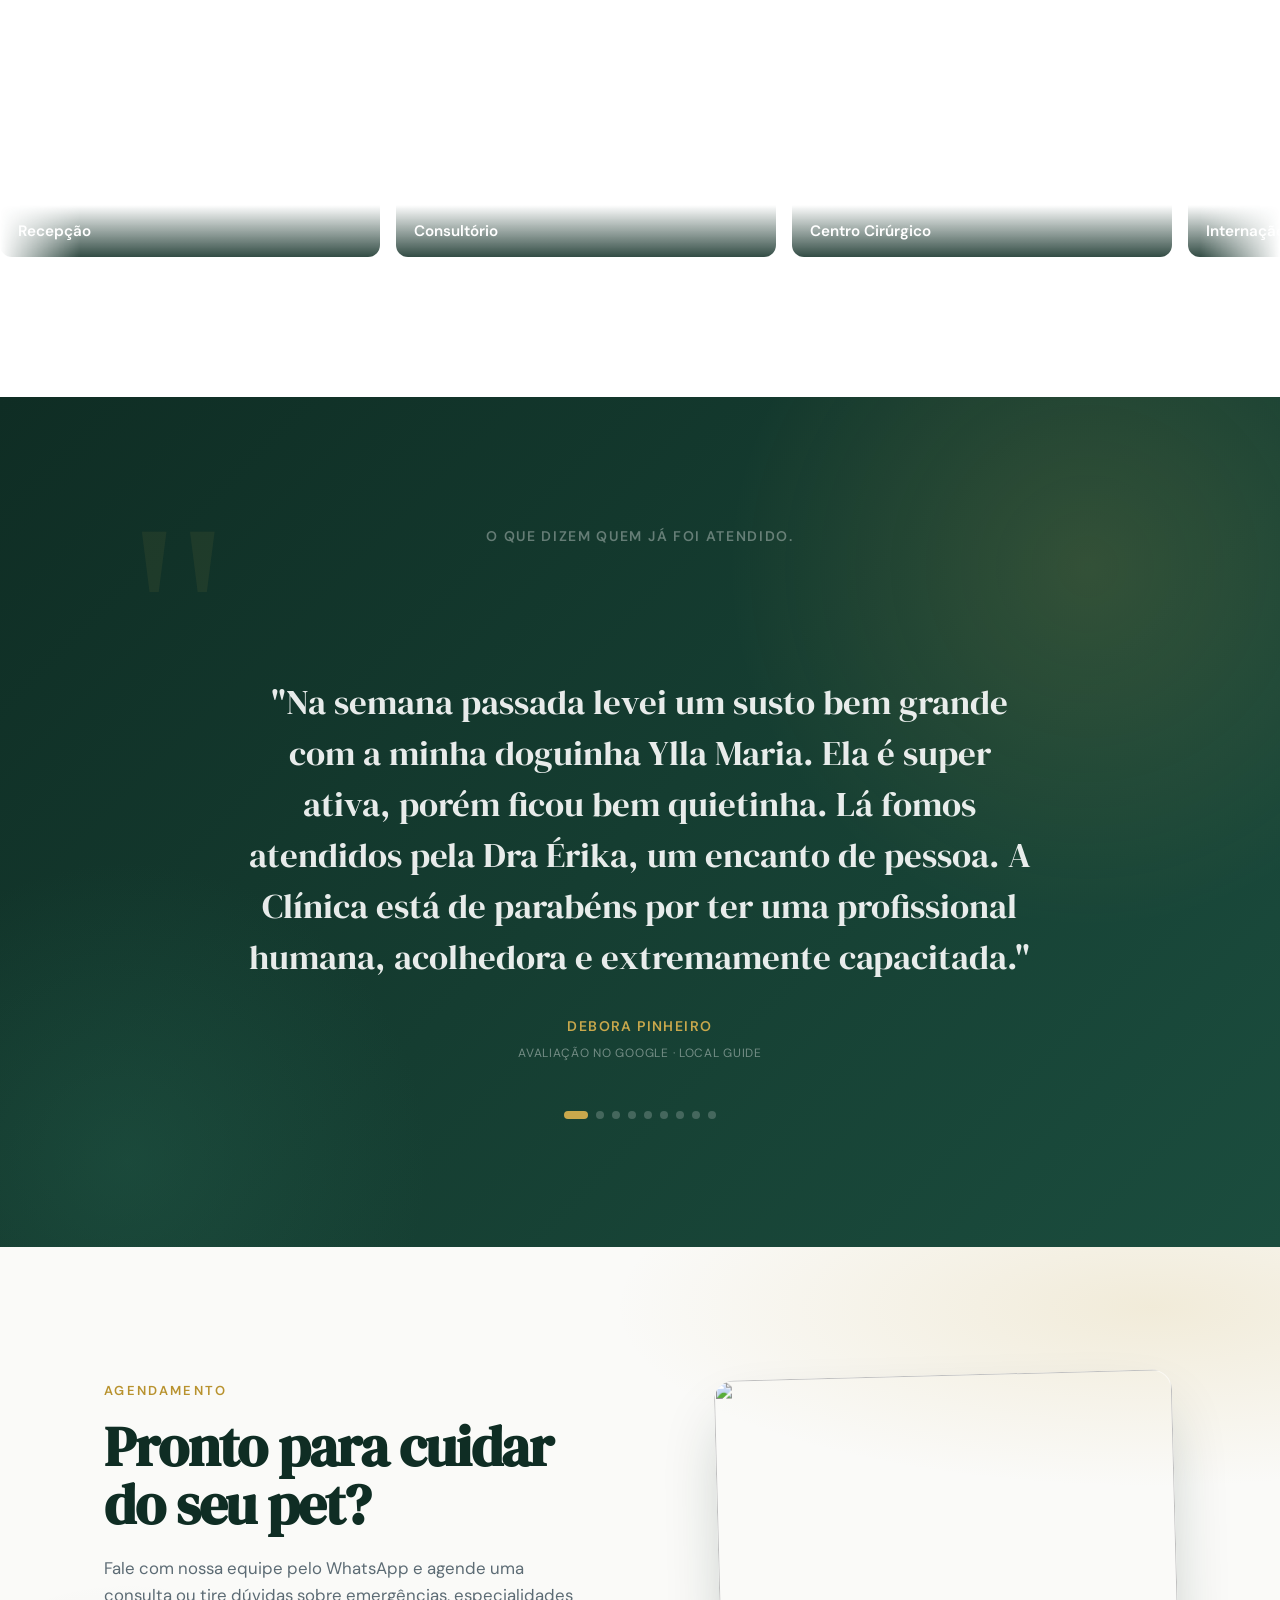
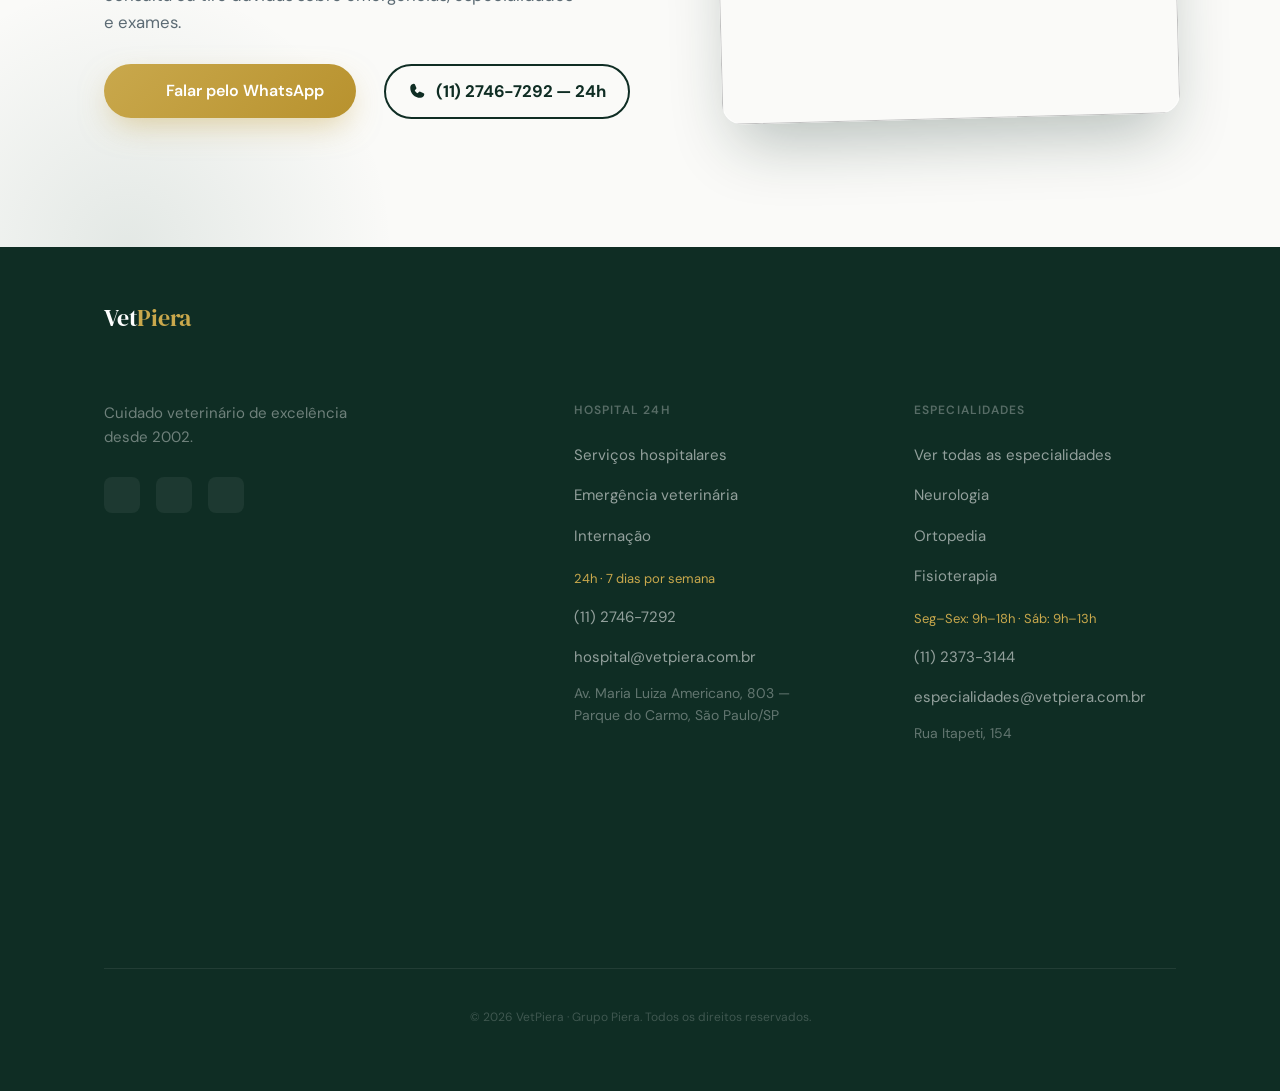
==== commit f6a8934d: "Finalização de conteúdo: 9 depoimentos em todas as páginas, ajuste de terminologia e nova logo no he" ====
--- a/home/index.html
+++ b/home/index.html
@@ -60,7 +60,7 @@
   <header class="site-header" role="banner">
     <div class="site-header__inner container">
       <a href="/" class="site-header__logo" aria-label="VetPiera — Página inicial">
-        <img src="/.netlify/images?url=/images/logo.png&w=200&q=80" alt="VetPiera Logo" class="site-header__logo-img">
+        <img src="/.netlify/images?url=/images/logo-piera-geral.png&w=400&q=80" alt="VetPiera Logo" class="site-header__logo-img" style="height: 50px; width: auto; max-width: 100%;">
       </a>
 
       <nav class="site-nav" aria-label="Navegação principal">
@@ -121,38 +121,22 @@
         <div class="hero__copy">
           <span class="hero__eyebrow">
             <span class="hero__eyebrow-dot"></span>
-            Grupo Piera · Desde 2002
+            Piera Veterinário · Desde 2002
           </span>
           <h1 class="hero__headline">
-            O cuidado <span class="hero__headline-grad">veterinário</span><br>
-            completo que o seu pet merece.
+            Hospital Veterinário 24h e<br>
+            <span class="hero__headline-grad">Centro de Especialidades</span>
           </h1>
-          <p class="hero__sub">Somos o Grupo Piera — 24 anos cuidando de animais com tecnologia, especialização e humanidade.</p>
+          <p class="hero__sub">Preparados para oferecer diagnóstico completo e tratamento personalizado com segurança, humanidade, tecnologia e acolhimento ao seu pet.</p>
           <div class="hero__actions">
-            <a href="/hospital" class="btn btn--primary hero__btn-primary">
-              <span>Hospital 24h</span>
-              <i class="ph ph-arrow-right" aria-hidden="true"></i>
+            <a href="https://wa.me/5511963326376" class="btn btn--primary hero__btn-primary" style="background: #25D366; color: white; border-color: #25D366;" target="_blank" rel="noopener">
+              <i class="ph-fill ph-whatsapp-logo" aria-hidden="true"></i>
+              <span>Fale pelo WhatsApp</span>
             </a>
-            <a href="/especialidades" class="hero__link">
-              Conhecer Especialidades
-              <i class="ph ph-arrow-up-right" aria-hidden="true"></i>
+            <a href="tel:+551127467292" class="hero__link" style="color: var(--clr-accent); text-decoration: none; display: inline-flex; align-items: center; gap: 0.5rem; font-weight: 600;">
+              <i class="ph-fill ph-phone" aria-hidden="true"></i>
+              <span>(11) 2746-7292</span>
             </a>
-          </div>
-
-          <!-- Trust strip — micro-elemento Petderma -->
-          <div class="hero__trust" aria-label="Diferenciais rápidos">
-            <div class="hero__trust-item">
-              <i class="ph-fill ph-check-circle" aria-hidden="true"></i>
-              <span>Hospital 24h</span>
-            </div>
-            <div class="hero__trust-item">
-              <i class="ph-fill ph-check-circle" aria-hidden="true"></i>
-              <span>25 especialidades</span>
-            </div>
-            <div class="hero__trust-item">
-              <i class="ph-fill ph-check-circle" aria-hidden="true"></i>
-              <span>13+ veterinários</span>
-            </div>
           </div>
         </div>
 
@@ -190,6 +174,77 @@
     </section>
 
     <!-- ===================================================
+         SECTION 1.5 — UNITS ("Duas Unidades")
+    =================================================== -->
+    <section class="units" aria-label="Nossas unidades">
+      <div class="units__header">
+        <p class="units__pre">Onde seu pet precisa ir?</p>
+        <h2 class="units__title">Conheça abaixo<br><span class="units__title-grad">nossas 2 unidades</span></h2>
+        <p class="units__intro">Hospital Veterinário 24h e Clínica de Especialidades Veterinárias.</p>
+      </div>
+
+      <div class="units__grid">
+
+        <!-- Hospital 24h card (dark) -->
+        <a href="/hospital" class="unit unit--dark" aria-label="Hospital Veterinário 24h">
+          <img src="/.netlify/images?url=/images/logo-piera-hospital.png&w=400&q=80" alt="Logo Hospital Veterinário Piera" style="width: 180px; margin-bottom: 1.5rem; filter: brightness(0) invert(1);">
+          <span class="unit__tag">Hospital Veterinário</span>
+          <h3 class="unit__name">Emergência<br>24 horas.</h3>
+          <p class="unit__desc">Emergências, cirurgias, internação, diagnóstico e atendimento de rotina. Aberto todos os dias, a qualquer hora.</p>
+
+          <ul class="unit__info">
+            <li class="unit__info-item">
+              <i class="ph ph-phone" aria-hidden="true"></i>
+              <span>(11) 2746-7292</span>
+            </li>
+            <li class="unit__info-item">
+              <i class="ph ph-map-pin" aria-hidden="true"></i>
+              <span>Av. Maria Luiza Americano, 803 — São Paulo, SP</span>
+            </li>
+            <li class="unit__info-item">
+              <i class="ph ph-clock" aria-hidden="true"></i>
+              <span>24 horas · 7 dias por semana</span>
+            </li>
+          </ul>
+
+          <span class="unit__cta">
+            Ir para o Hospital
+            <i class="ph ph-arrow-right" aria-hidden="true"></i>
+          </span>
+        </a>
+
+        <!-- Especialidades card (light) -->
+        <a href="/especialidades" class="unit unit--light" aria-label="Clínica de Especialidades">
+          <img src="/.netlify/images?url=/images/logo-piera-especialidades.png&w=400&q=80" alt="Logo Piera Especialidades" style="width: 180px; margin-bottom: 1.5rem;">
+          <span class="unit__tag">Clínica de Especialidades</span>
+          <h3 class="unit__name">25 especialidades<br>veterinárias.</h3>
+          <p class="unit__desc">Equipe com 25 veterinários especializados nas diversas áreas, com foco em neurologia, fisioterapia, reabilitação e ortopedia, com diagnóstico preciso e tratamento personalizado.</p>
+
+          <ul class="unit__info">
+            <li class="unit__info-item">
+              <i class="ph ph-phone" aria-hidden="true"></i>
+              <span>(11) 2373-3144</span>
+            </li>
+            <li class="unit__info-item">
+              <i class="ph ph-map-pin" aria-hidden="true"></i>
+              <span>Rua Itapeti, 154 — São Paulo, SP</span>
+            </li>
+            <li class="unit__info-item">
+              <i class="ph ph-clock" aria-hidden="true"></i>
+              <span>Seg–Sex 9h–18h · Sáb 9h–13h</span>
+            </li>
+          </ul>
+
+          <span class="unit__cta">
+            Conhecer Especialidades
+            <i class="ph ph-arrow-right" aria-hidden="true"></i>
+          </span>
+        </a>
+
+      </div>
+    </section>
+
+    <!-- ===================================================
          SECTION 2 — STATS BAR
          Arquétipo: Type Hero / Editorial (números gigantes)
          Constraints: Color Blocking + Counter Animation + Stagger
@@ -227,11 +282,12 @@
 
           <div class="stats__item" style="--stat-i: 2">
             <div class="stats__num-wrap">
-              <span class="stats__num" data-count-to="13">13</span>
+              <span class="stats__num" data-count-to="50">50</span>
+              <span class="stats__plus" style="margin-left: 4px; text-transform: none;">Mil</span>
             </div>
             <div class="stats__label-wrap">
-              <span class="stats__label-eyebrow">Equipe</span>
-              <p class="stats__label">Veterinários<br>na equipe</p>
+              <span class="stats__label-eyebrow">Confiança</span>
+              <p class="stats__label">Animais<br>atendidos</p>
             </div>
           </div>
 
@@ -315,7 +371,7 @@
           <article class="service-card">
             <div class="service-card__icon"><i class="ph ph-magnifying-glass" aria-hidden="true"></i></div>
             <h3 class="service-card__name">Diagnóstico por Imagem</h3>
-            <p class="service-card__desc">Raio-x digital, ultrassom, ecocardiografia e tomografia para diagnóstico preciso e rápido.</p>
+            <p class="service-card__desc">Raio-x digital, ultrassom e ecocardiografia para diagnóstico preciso e rápido.</p>
             <a href="/hospital#diagnostico" class="service-card__link">Saiba mais →</a>
           </article>
         </div>
@@ -355,7 +411,7 @@
                 <span>Equipe</span>
               </div>
               <h3 class="pillars__name">Equipe especializada</h3>
-              <p class="pillars__text">Mais de 13 veterinários com formação específica em cada área, coordenados para atender cada caso da forma certa. Fisioterapeutas, nutricionistas e anestesiologistas dedicados.</p>
+              <p class="pillars__text">Somos 25 veterinários com formação específica em cada área, coordenados para atender cada caso da melhor forma. Fisioterapeutas, neurologistas e anestesiologistas atualizados e dedicados.</p>
             </div>
           </div>
 
@@ -473,75 +529,7 @@
       </div>
     </section>
 
-    <!-- ===================================================
-         SECTION 7 — UNITS ("Duas Unidades")
-         Cards lineares com todas as infos visíveis
-    =================================================== -->
-    <section class="units" aria-label="Nossas unidades">
-      <div class="units__header">
-        <p class="units__pre">Onde seu pet precisa ir?</p>
-        <h2 class="units__title">Duas unidades.<br><span class="units__title-grad">Um só compromisso</span> com o seu animal.</h2>
-        <p class="units__intro">Temos a estrutura certa para cada momento — desde a emergência à madrugada até a consulta especializada marcada com antecedência.</p>
-      </div>
-
-      <div class="units__grid">
-
-        <!-- Hospital 24h card (dark) -->
-        <a href="/hospital" class="unit unit--dark" aria-label="Hospital Veterinário 24h">
-          <span class="unit__tag">Hospital Veterinário</span>
-          <h3 class="unit__name">Emergência<br>24 horas.</h3>
-          <p class="unit__desc">Emergências, cirurgias, internação, diagnóstico e atendimento de rotina. Aberto todos os dias, a qualquer hora.</p>
-
-          <ul class="unit__info">
-            <li class="unit__info-item">
-              <i class="ph ph-phone" aria-hidden="true"></i>
-              <span>(11) 2746-7292</span>
-            </li>
-            <li class="unit__info-item">
-              <i class="ph ph-map-pin" aria-hidden="true"></i>
-              <span>Av. Maria Luiza Americano, 803 — São Paulo, SP</span>
-            </li>
-            <li class="unit__info-item">
-              <i class="ph ph-clock" aria-hidden="true"></i>
-              <span>24 horas · 7 dias por semana</span>
-            </li>
-          </ul>
-
-          <span class="unit__cta">
-            Ir para o Hospital
-            <i class="ph ph-arrow-right" aria-hidden="true"></i>
-          </span>
-        </a>
-
-        <!-- Especialidades card (light) -->
-        <a href="/especialidades" class="unit unit--light" aria-label="Clínica de Especialidades">
-          <span class="unit__tag">Clínica de Especialidades</span>
-          <h3 class="unit__name">25 especialidades<br>veterinárias.</h3>
-          <p class="unit__desc">25 especialidades veterinárias para consultas eletivas. Equipe de especialistas com foco em diagnóstico preciso e tratamento personalizado.</p>
-
-          <ul class="unit__info">
-            <li class="unit__info-item">
-              <i class="ph ph-phone" aria-hidden="true"></i>
-              <span>(11) 2373-3144</span>
-            </li>
-            <li class="unit__info-item">
-              <i class="ph ph-map-pin" aria-hidden="true"></i>
-              <span>Rua Itapeti, 154 — São Paulo, SP</span>
-            </li>
-            <li class="unit__info-item">
-              <i class="ph ph-clock" aria-hidden="true"></i>
-              <span>Seg–Sex 9h–18h · Sáb 9h–13h</span>
-            </li>
-          </ul>
-
-          <span class="unit__cta">
-            Conhecer Especialidades
-            <i class="ph ph-arrow-right" aria-hidden="true"></i>
-          </span>
-        </a>
-
-      </div>
-    </section>
+
 
     <!-- ===================================================
          SECTION 8 — TESTIMONIALS (CSS Carousel)
@@ -553,16 +541,17 @@
       <input type="radio" name="testimonial" id="t1" class="testimonials__radio" checked>
       <input type="radio" name="testimonial" id="t2" class="testimonials__radio">
       <input type="radio" name="testimonial" id="t3" class="testimonials__radio">
+      <input type="radio" name="testimonial" id="t4" class="testimonials__radio">
+      <input type="radio" name="testimonial" id="t5" class="testimonials__radio">
+      <input type="radio" name="testimonial" id="t6" class="testimonials__radio">
+      <input type="radio" name="testimonial" id="t7" class="testimonials__radio">
+      <input type="radio" name="testimonial" id="t8" class="testimonials__radio">
+      <input type="radio" name="testimonial" id="t9" class="testimonials__radio">
 
       <div class="testimonials__inner">
-
-        <!-- Section label -->
         <p class="testimonials__section-label">O que dizem quem já foi atendido.</p>
-
-        <!-- Decorative giant quote mark -->
         <div class="testimonials__quote-mark" aria-hidden="true">"</div>
 
-        <!-- Track wrapper -->
         <div class="testimonials__track-wrapper">
           <div class="testimonials__track">
 
@@ -575,12 +564,10 @@
                 <i class="ph-fill ph-star" style="--star-i:3" aria-hidden="true"></i>
                 <i class="ph-fill ph-star" style="--star-i:4" aria-hidden="true"></i>
               </div>
-              <blockquote class="testimonials__quote">
-                "Os melhores veterinários da REGIÃO, com uma estrutura sensacional."
-              </blockquote>
+              <blockquote class="testimonials__quote">"Na semana passada levei um susto bem grande com a minha doguinha Ylla Maria. Ela é super ativa, porém ficou bem quietinha. Lá fomos atendidos pela Dra Érika, um encanto de pessoa. A Clínica está de parabéns por ter uma profissional humana, acolhedora e extremamente capacitada."</blockquote>
               <footer class="testimonials__author">
-                <p class="testimonials__name">Kamila Fernanda Oliveira</p>
-                <p class="testimonials__pet">Tutora de filhote tratado de parvovirose e coronavirose</p>
+                <p class="testimonials__name">Debora Pinheiro</p>
+                <p class="testimonials__pet">Avaliação no Google · Local Guide</p>
               </footer>
             </div>
 
@@ -593,12 +580,10 @@
                 <i class="ph-fill ph-star" style="--star-i:3" aria-hidden="true"></i>
                 <i class="ph-fill ph-star" style="--star-i:4" aria-hidden="true"></i>
               </div>
-              <blockquote class="testimonials__quote">
-                "Eu gostei muito, do atendimento, super recomendo."
-              </blockquote>
+              <blockquote class="testimonials__quote">"Toda a equipe do Piera demonstrou profissionalismo e atenção. Destaco a Dra Aline Sene que prestou os últimos cuidados ao meu gato Yuri com gentileza, e a Dra Erika Sena que atendeu uma urgência na madrugada."</blockquote>
               <footer class="testimonials__author">
-                <p class="testimonials__name">Edileide Santos de Oliveira</p>
-                <p class="testimonials__pet">Cliente VetPiera</p>
+                <p class="testimonials__name">Alejandro Rico</p>
+                <p class="testimonials__pet">Avaliação no Google</p>
               </footer>
             </div>
 
@@ -611,12 +596,106 @@
                 <i class="ph-fill ph-star" style="--star-i:3" aria-hidden="true"></i>
                 <i class="ph-fill ph-star" style="--star-i:4" aria-hidden="true"></i>
               </div>
-              <blockquote class="testimonials__quote">
-                "Meu cachorro Lup tinha uma lesão na coluna e precisou de cirurgia."
-              </blockquote>
+              <blockquote class="testimonials__quote">"Corri imediatamente para lá e simplesmente ameiiii todo carinho, amor e cuidado comigo e com a Mel. Atendimento impecável desde a recepção até os médicos. Dra Mirella maravilhosa, tirou todas minhas dúvidas."</blockquote>
               <footer class="testimonials__author">
-                <p class="testimonials__name">Elisete Assunção</p>
-                <p class="testimonials__pet">Tutora do Lup</p>
+                <p class="testimonials__name">Juliana Tamura</p>
+                <p class="testimonials__pet">Avaliação no Google</p>
+              </footer>
+            </div>
+
+            <!-- Slide 4 -->
+            <div class="testimonials__slide">
+              <div class="testimonials__stars" aria-label="5 estrelas">
+                <i class="ph-fill ph-star" style="--star-i:0" aria-hidden="true"></i>
+                <i class="ph-fill ph-star" style="--star-i:1" aria-hidden="true"></i>
+                <i class="ph-fill ph-star" style="--star-i:2" aria-hidden="true"></i>
+                <i class="ph-fill ph-star" style="--star-i:3" aria-hidden="true"></i>
+                <i class="ph-fill ph-star" style="--star-i:4" aria-hidden="true"></i>
+              </div>
+              <blockquote class="testimonials__quote">"A cirurgia foi muito bem realizada e a Kiara ficou ótima. Nas quimioterapias o Dr Rodrigo sempre esteve atento a todo momento. É muito bom poder confiar em uma equipe sabendo que se precisar pode contar com eles."</blockquote>
+              <footer class="testimonials__author">
+                <p class="testimonials__name">Ana Carolina Martins</p>
+                <p class="testimonials__pet">Avaliação no Google</p>
+              </footer>
+            </div>
+
+            <!-- Slide 5 -->
+            <div class="testimonials__slide">
+              <div class="testimonials__stars" aria-label="5 estrelas">
+                <i class="ph-fill ph-star" style="--star-i:0" aria-hidden="true"></i>
+                <i class="ph-fill ph-star" style="--star-i:1" aria-hidden="true"></i>
+                <i class="ph-fill ph-star" style="--star-i:2" aria-hidden="true"></i>
+                <i class="ph-fill ph-star" style="--star-i:3" aria-hidden="true"></i>
+                <i class="ph-fill ph-star" style="--star-i:4" aria-hidden="true"></i>
+              </div>
+              <blockquote class="testimonials__quote">"Nota mil para o hospital e equipe. Meu cachorro Yuri operou de hérnia de disco com o competente Dr Ryan Piera e hoje está ótimo. Me chamou a atenção a conexão entre todos os profissionais, da recepção aos médicos. Empatia, humanização e competência."</blockquote>
+              <footer class="testimonials__author">
+                <p class="testimonials__name">Ifigenia Marques</p>
+                <p class="testimonials__pet">Avaliação no Google</p>
+              </footer>
+            </div>
+
+            <!-- Slide 6 -->
+            <div class="testimonials__slide">
+              <div class="testimonials__stars" aria-label="5 estrelas">
+                <i class="ph-fill ph-star" style="--star-i:0" aria-hidden="true"></i>
+                <i class="ph-fill ph-star" style="--star-i:1" aria-hidden="true"></i>
+                <i class="ph-fill ph-star" style="--star-i:2" aria-hidden="true"></i>
+                <i class="ph-fill ph-star" style="--star-i:3" aria-hidden="true"></i>
+                <i class="ph-fill ph-star" style="--star-i:4" aria-hidden="true"></i>
+              </div>
+              <blockquote class="testimonials__quote">"Dra. Regina, fisioterapeuta, muito simpática e receptiva. Conquistou a confiança da minha cachorra. É uma profissional muito competente. Meu cão tem evoluído muito na questão muscular e no controle da dor."</blockquote>
+              <footer class="testimonials__author">
+                <p class="testimonials__name">Solange Filgueiras</p>
+                <p class="testimonials__pet">Avaliação no Google</p>
+              </footer>
+            </div>
+
+            <!-- Slide 7 -->
+            <div class="testimonials__slide">
+              <div class="testimonials__stars" aria-label="5 estrelas">
+                <i class="ph-fill ph-star" style="--star-i:0" aria-hidden="true"></i>
+                <i class="ph-fill ph-star" style="--star-i:1" aria-hidden="true"></i>
+                <i class="ph-fill ph-star" style="--star-i:2" aria-hidden="true"></i>
+                <i class="ph-fill ph-star" style="--star-i:3" aria-hidden="true"></i>
+                <i class="ph-fill ph-star" style="--star-i:4" aria-hidden="true"></i>
+              </div>
+              <blockquote class="testimonials__quote">"Ótima clinica e ótimos profissionais. A Mafalda ama a Dra. Regina e sua equipe."</blockquote>
+              <footer class="testimonials__author">
+                <p class="testimonials__name">Ricardo</p>
+                <p class="testimonials__pet">Avaliação no Google · Local Guide</p>
+              </footer>
+            </div>
+
+            <!-- Slide 8 -->
+            <div class="testimonials__slide">
+              <div class="testimonials__stars" aria-label="5 estrelas">
+                <i class="ph-fill ph-star" style="--star-i:0" aria-hidden="true"></i>
+                <i class="ph-fill ph-star" style="--star-i:1" aria-hidden="true"></i>
+                <i class="ph-fill ph-star" style="--star-i:2" aria-hidden="true"></i>
+                <i class="ph-fill ph-star" style="--star-i:3" aria-hidden="true"></i>
+                <i class="ph-fill ph-star" style="--star-i:4" aria-hidden="true"></i>
+              </div>
+              <blockquote class="testimonials__quote">"A experiência da minha Princesa foi maravilhosa!!! Recuperou-se muito bem de cirurgia de ligamento. Além da competência da Dra. Regina, auxiliada por Aline e Giuliane, recebeu muita atenção e carinho de todas!"</blockquote>
+              <footer class="testimonials__author">
+                <p class="testimonials__name">Rita Cristiane Teixeira</p>
+                <p class="testimonials__pet">Avaliação no Google</p>
+              </footer>
+            </div>
+
+            <!-- Slide 9 -->
+            <div class="testimonials__slide">
+              <div class="testimonials__stars" aria-label="5 estrelas">
+                <i class="ph-fill ph-star" style="--star-i:0" aria-hidden="true"></i>
+                <i class="ph-fill ph-star" style="--star-i:1" aria-hidden="true"></i>
+                <i class="ph-fill ph-star" style="--star-i:2" aria-hidden="true"></i>
+                <i class="ph-fill ph-star" style="--star-i:3" aria-hidden="true"></i>
+                <i class="ph-fill ph-star" style="--star-i:4" aria-hidden="true"></i>
+              </div>
+              <blockquote class="testimonials__quote">"Ótimo atendimento de toda equipe. Excelentes profissionais, tanto o ortopedista quanto a fisioterapeuta são muito atenciosos e meu cachorro está se recuperando muito bem da cirurgia de quadril."</blockquote>
+              <footer class="testimonials__author">
+                <p class="testimonials__name">Gisele Almeida</p>
+                <p class="testimonials__pet">Avaliação no Google</p>
               </footer>
             </div>
 
@@ -628,6 +707,12 @@
           <label for="t1" class="testimonials__dot" aria-label="Depoimento 1"></label>
           <label for="t2" class="testimonials__dot" aria-label="Depoimento 2"></label>
           <label for="t3" class="testimonials__dot" aria-label="Depoimento 3"></label>
+          <label for="t4" class="testimonials__dot" aria-label="Depoimento 4"></label>
+          <label for="t5" class="testimonials__dot" aria-label="Depoimento 5"></label>
+          <label for="t6" class="testimonials__dot" aria-label="Depoimento 6"></label>
+          <label for="t7" class="testimonials__dot" aria-label="Depoimento 7"></label>
+          <label for="t8" class="testimonials__dot" aria-label="Depoimento 8"></label>
+          <label for="t9" class="testimonials__dot" aria-label="Depoimento 9"></label>
         </nav>
 
       </div>
--- a/home/style.css
+++ b/home/style.css
@@ -1314,12 +1314,14 @@
 
 .testimonials__track {
   display: flex;
+  width: 900%;
   transition: transform 600ms cubic-bezier(0.16, 1, 0.3, 1);
 }
 
 /* ── Individual slide ── */
 .testimonials__slide {
-  min-width: 100%;
+  width: 11.1111%;
+  flex-shrink: 0;
   display: flex;
   flex-direction: column;
   align-items: center;
@@ -1418,20 +1420,26 @@
    The radios are direct children of .testimonials
    The .testimonials__inner is also a direct child
    So we use the general sibling combinator ~ to reach inner ── */
-#t1:checked ~ .testimonials__inner .testimonials__track {
-  transform: translateX(0%);
-}
-#t2:checked ~ .testimonials__inner .testimonials__track {
-  transform: translateX(-100%);
-}
-#t3:checked ~ .testimonials__inner .testimonials__track {
-  transform: translateX(-200%);
-}
+#t1:checked ~ .testimonials__inner .testimonials__track { transform: translateX(0%); }
+#t2:checked ~ .testimonials__inner .testimonials__track { transform: translateX(-11.1111%); }
+#t3:checked ~ .testimonials__inner .testimonials__track { transform: translateX(-22.2222%); }
+#t4:checked ~ .testimonials__inner .testimonials__track { transform: translateX(-33.3333%); }
+#t5:checked ~ .testimonials__inner .testimonials__track { transform: translateX(-44.4444%); }
+#t6:checked ~ .testimonials__inner .testimonials__track { transform: translateX(-55.5555%); }
+#t7:checked ~ .testimonials__inner .testimonials__track { transform: translateX(-66.6666%); }
+#t8:checked ~ .testimonials__inner .testimonials__track { transform: translateX(-77.7777%); }
+#t9:checked ~ .testimonials__inner .testimonials__track { transform: translateX(-88.8888%); }
 
 /* ── Active dot via sibling selectors ── */
 #t1:checked ~ .testimonials__inner .testimonials__nav label:nth-child(1),
 #t2:checked ~ .testimonials__inner .testimonials__nav label:nth-child(2),
-#t3:checked ~ .testimonials__inner .testimonials__nav label:nth-child(3) {
+#t3:checked ~ .testimonials__inner .testimonials__nav label:nth-child(3),
+#t4:checked ~ .testimonials__inner .testimonials__nav label:nth-child(4),
+#t5:checked ~ .testimonials__inner .testimonials__nav label:nth-child(5),
+#t6:checked ~ .testimonials__inner .testimonials__nav label:nth-child(6),
+#t7:checked ~ .testimonials__inner .testimonials__nav label:nth-child(7),
+#t8:checked ~ .testimonials__inner .testimonials__nav label:nth-child(8),
+#t9:checked ~ .testimonials__inner .testimonials__nav label:nth-child(9) {
   background: var(--clr-accent);
   width: 24px;
   border-radius: 4px;
@@ -2587,3 +2595,13 @@
   .book-cta__container { grid-template-columns: 1fr; }
   .book-cta__visual { aspect-ratio: 16 / 10; order: -1; transform: rotate(0deg); }
 }
+
+@media (max-width: 480px) {
+  .book-cta__actions { gap: 12px; }
+  .book-cta__btn,
+  .book-cta__phone {
+    width: 100%;
+    justify-content: center;
+  }
+  .book-cta__phone { padding: 12px 20px; font-size: 0.95rem; }
+}
--- a/home/style.css
+++ b/home/style.css
@@ -1314,12 +1314,14 @@
 
 .testimonials__track {
   display: flex;
+  width: 900%;
   transition: transform 600ms cubic-bezier(0.16, 1, 0.3, 1);
 }
 
 /* ── Individual slide ── */
 .testimonials__slide {
-  min-width: 100%;
+  width: 11.1111%;
+  flex-shrink: 0;
   display: flex;
   flex-direction: column;
   align-items: center;
@@ -1418,20 +1420,26 @@
    The radios are direct children of .testimonials
    The .testimonials__inner is also a direct child
    So we use the general sibling combinator ~ to reach inner ── */
-#t1:checked ~ .testimonials__inner .testimonials__track {
-  transform: translateX(0%);
-}
-#t2:checked ~ .testimonials__inner .testimonials__track {
-  transform: translateX(-100%);
-}
-#t3:checked ~ .testimonials__inner .testimonials__track {
-  transform: translateX(-200%);
-}
+#t1:checked ~ .testimonials__inner .testimonials__track { transform: translateX(0%); }
+#t2:checked ~ .testimonials__inner .testimonials__track { transform: translateX(-11.1111%); }
+#t3:checked ~ .testimonials__inner .testimonials__track { transform: translateX(-22.2222%); }
+#t4:checked ~ .testimonials__inner .testimonials__track { transform: translateX(-33.3333%); }
+#t5:checked ~ .testimonials__inner .testimonials__track { transform: translateX(-44.4444%); }
+#t6:checked ~ .testimonials__inner .testimonials__track { transform: translateX(-55.5555%); }
+#t7:checked ~ .testimonials__inner .testimonials__track { transform: translateX(-66.6666%); }
+#t8:checked ~ .testimonials__inner .testimonials__track { transform: translateX(-77.7777%); }
+#t9:checked ~ .testimonials__inner .testimonials__track { transform: translateX(-88.8888%); }
 
 /* ── Active dot via sibling selectors ── */
 #t1:checked ~ .testimonials__inner .testimonials__nav label:nth-child(1),
 #t2:checked ~ .testimonials__inner .testimonials__nav label:nth-child(2),
-#t3:checked ~ .testimonials__inner .testimonials__nav label:nth-child(3) {
+#t3:checked ~ .testimonials__inner .testimonials__nav label:nth-child(3),
+#t4:checked ~ .testimonials__inner .testimonials__nav label:nth-child(4),
+#t5:checked ~ .testimonials__inner .testimonials__nav label:nth-child(5),
+#t6:checked ~ .testimonials__inner .testimonials__nav label:nth-child(6),
+#t7:checked ~ .testimonials__inner .testimonials__nav label:nth-child(7),
+#t8:checked ~ .testimonials__inner .testimonials__nav label:nth-child(8),
+#t9:checked ~ .testimonials__inner .testimonials__nav label:nth-child(9) {
   background: var(--clr-accent);
   width: 24px;
   border-radius: 4px;
@@ -2587,3 +2595,13 @@
   .book-cta__container { grid-template-columns: 1fr; }
   .book-cta__visual { aspect-ratio: 16 / 10; order: -1; transform: rotate(0deg); }
 }
+
+@media (max-width: 480px) {
+  .book-cta__actions { gap: 12px; }
+  .book-cta__btn,
+  .book-cta__phone {
+    width: 100%;
+    justify-content: center;
+  }
+  .book-cta__phone { padding: 12px 20px; font-size: 0.95rem; }
+}
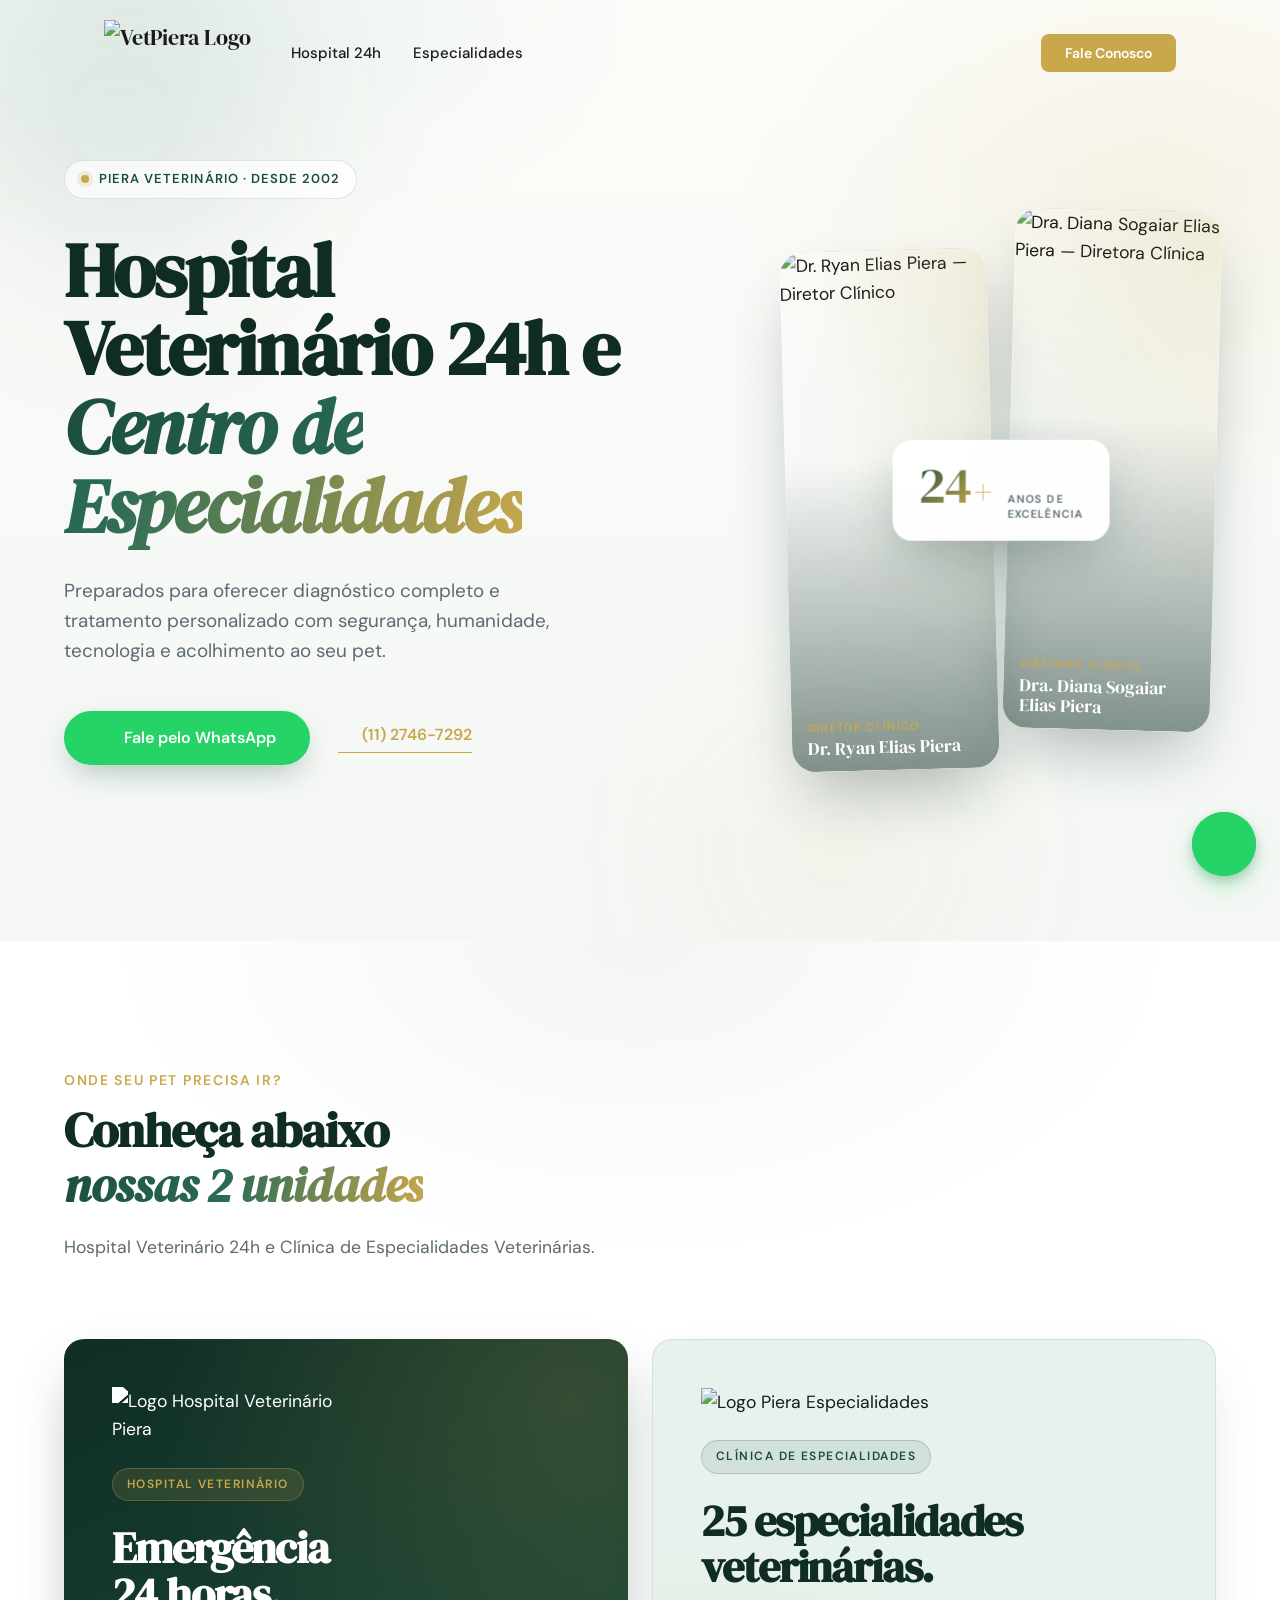
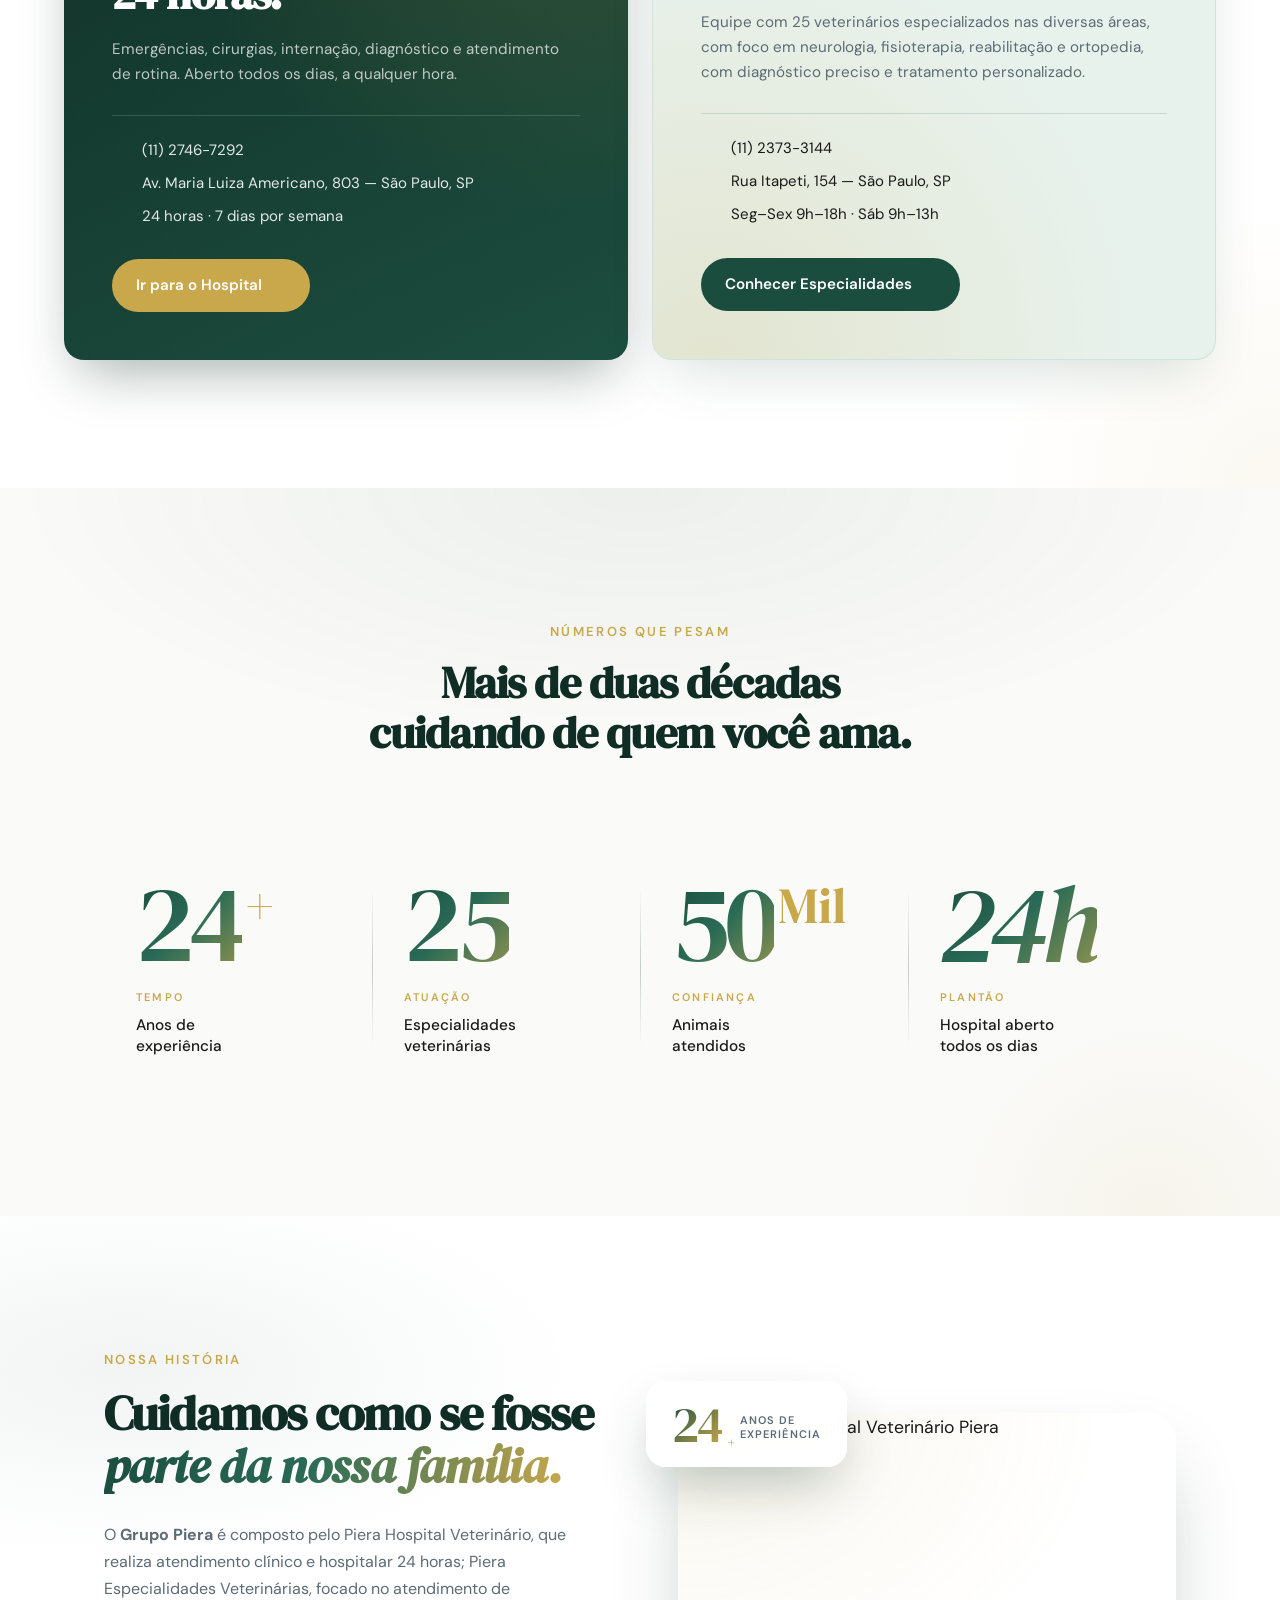
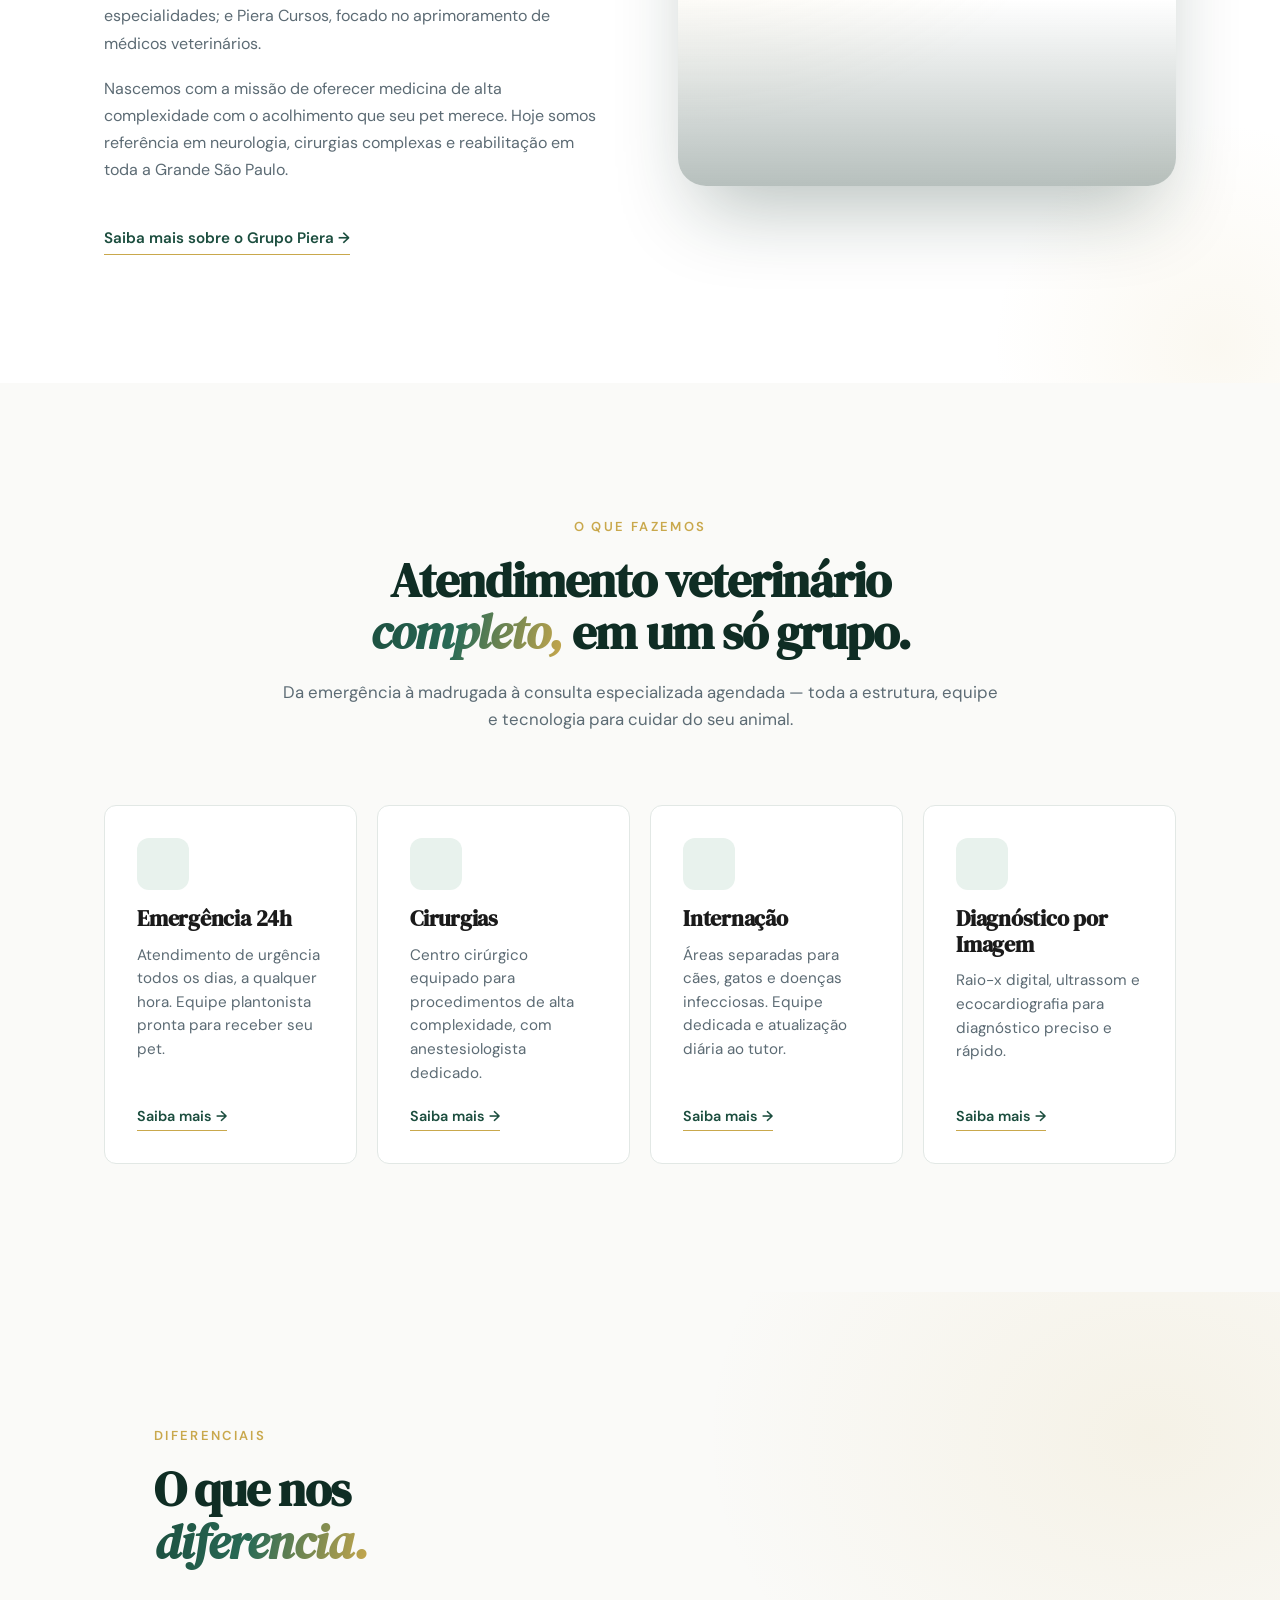
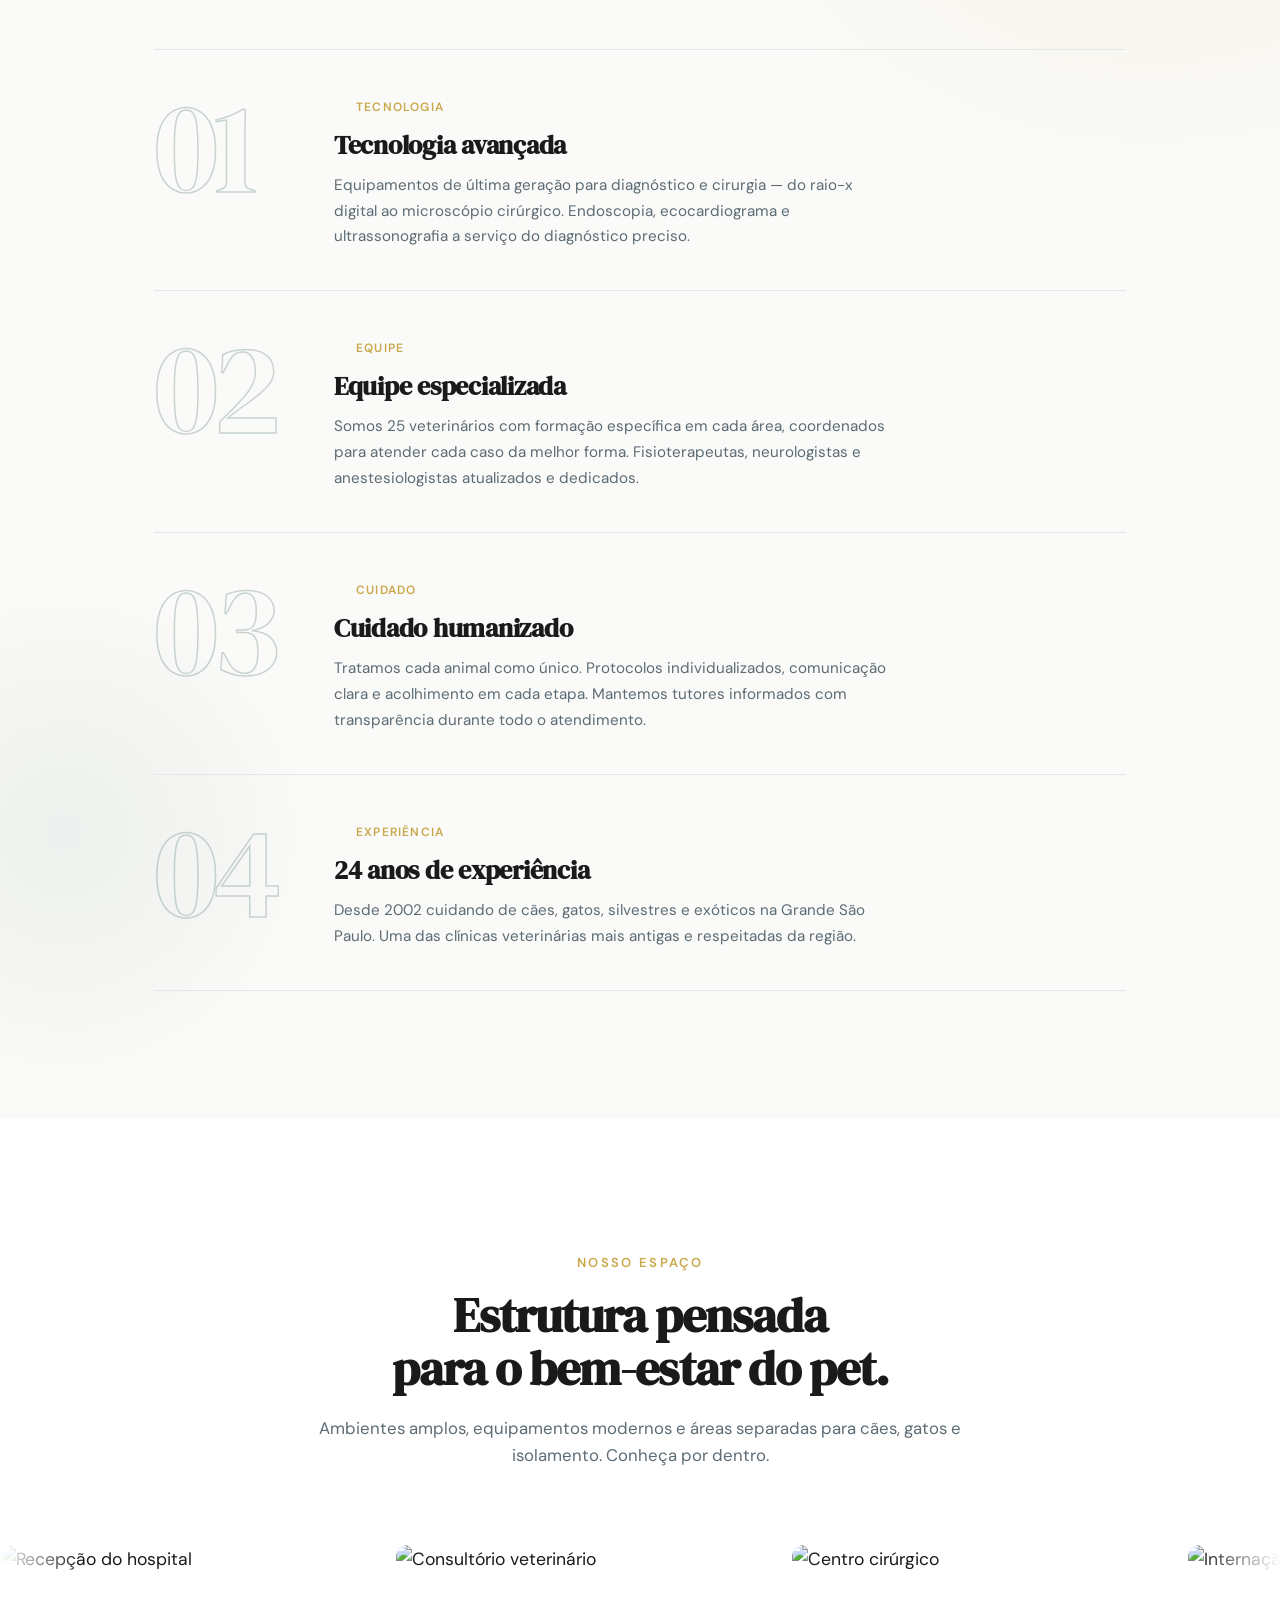
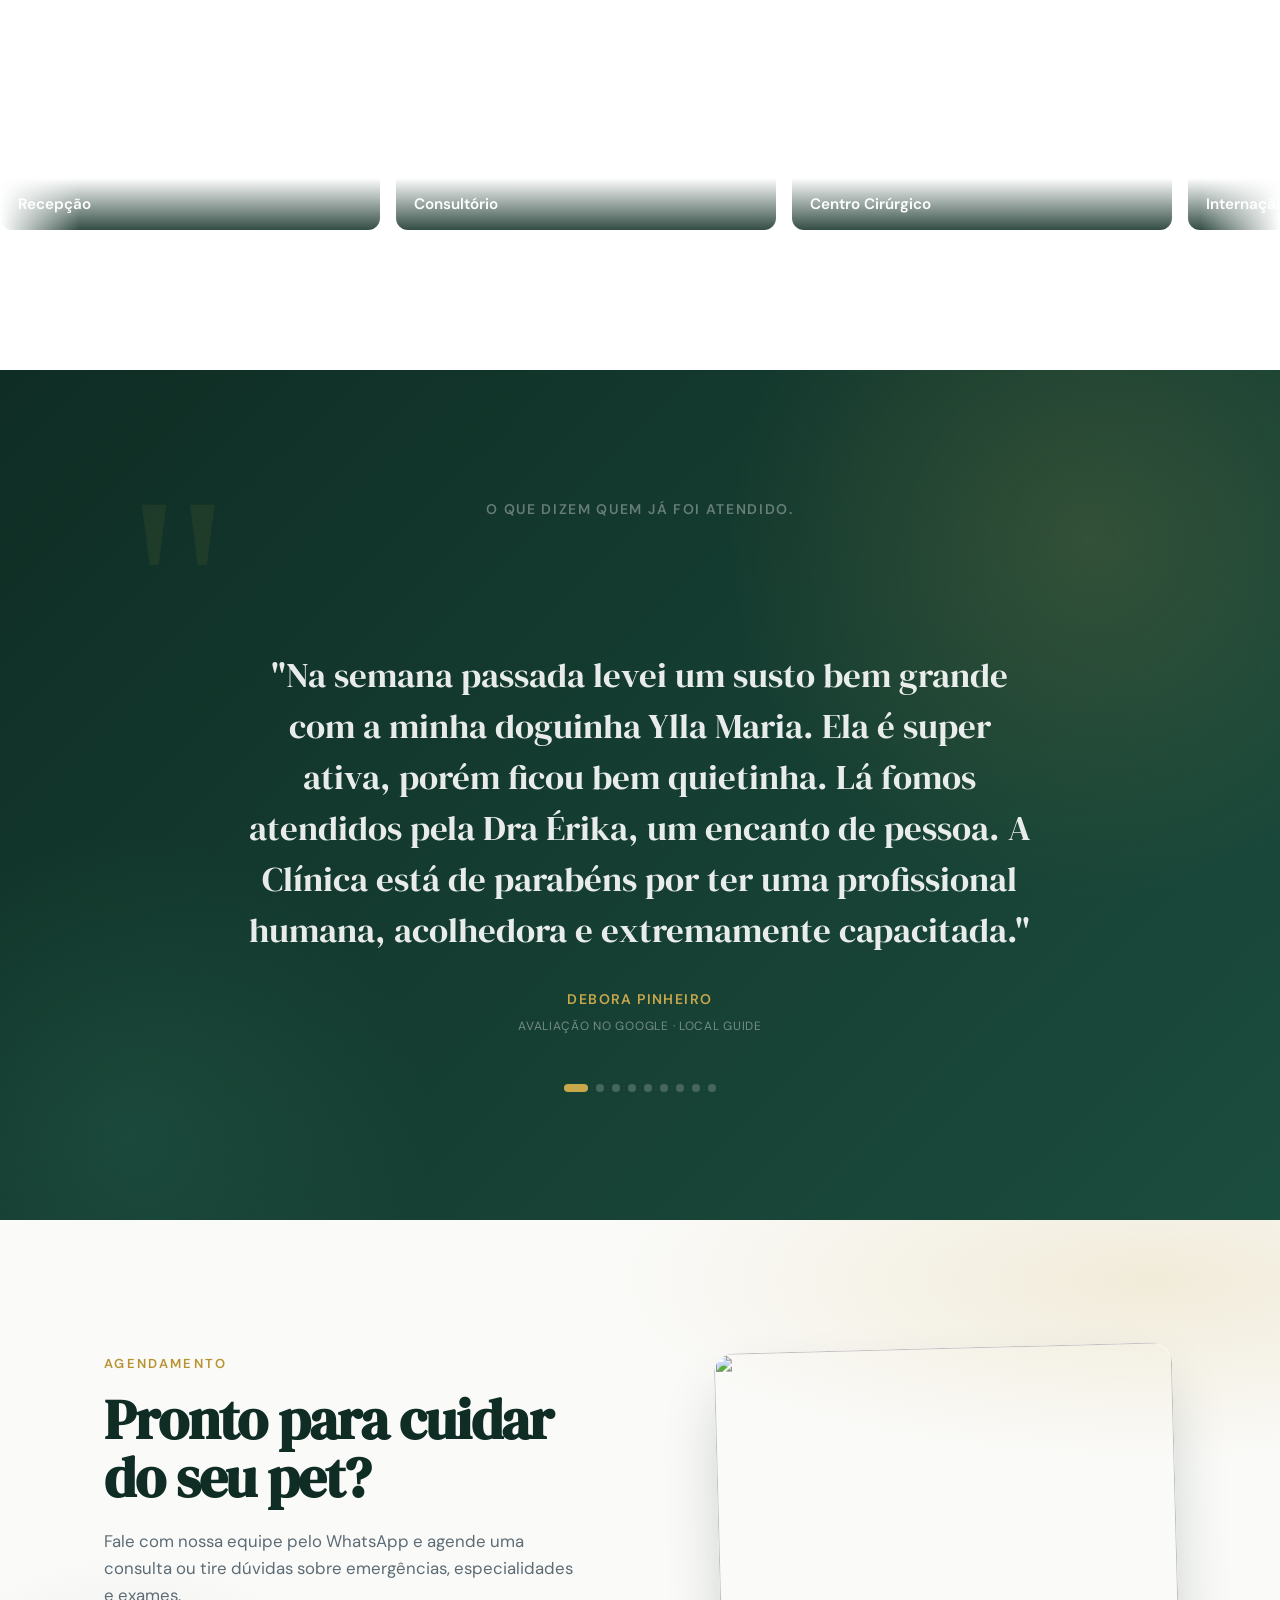
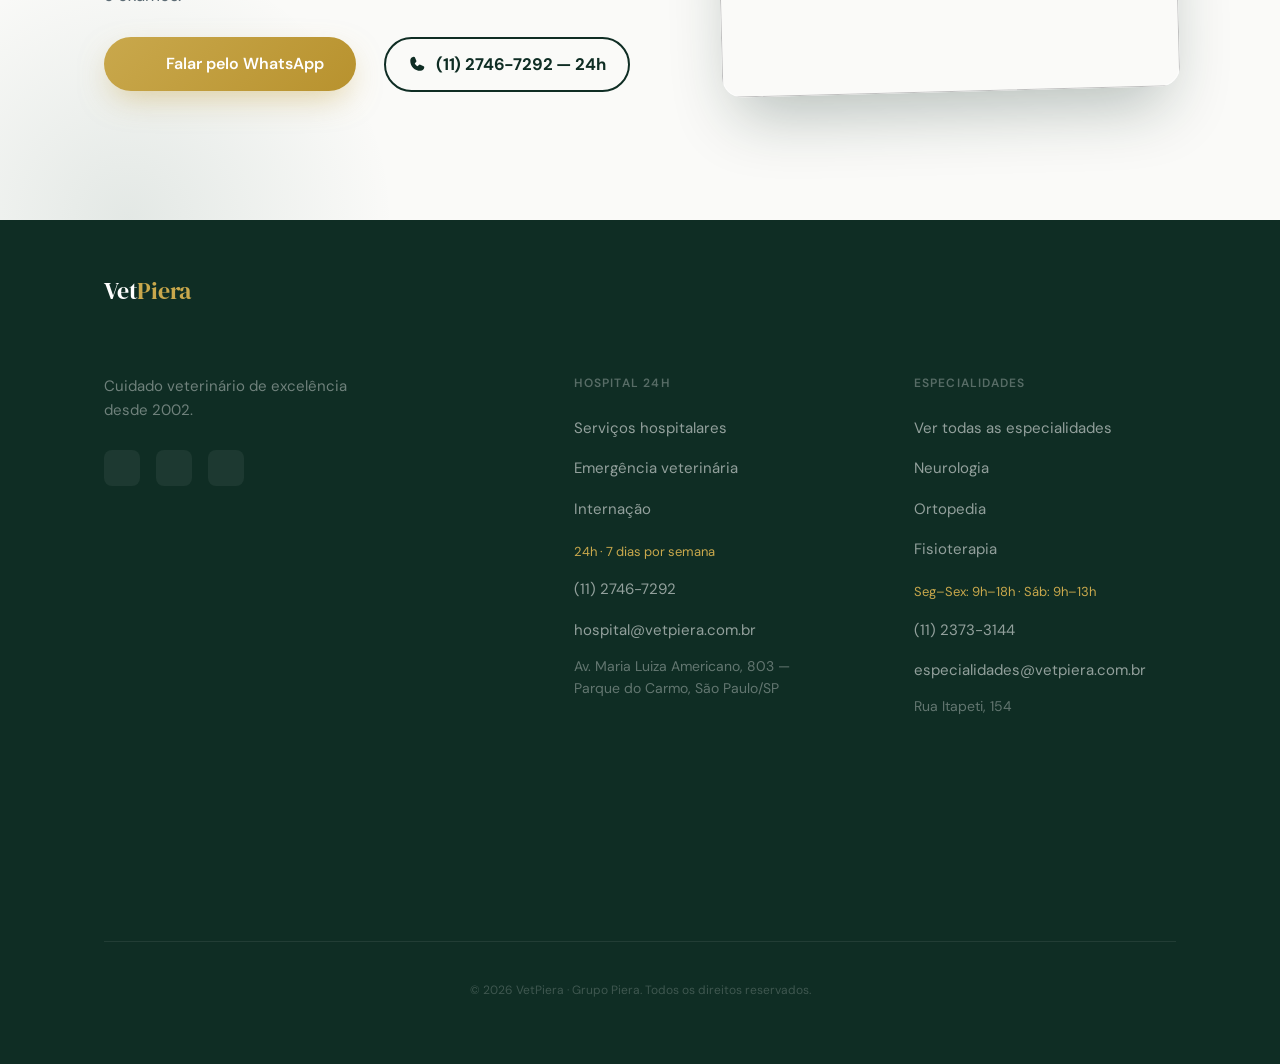
==== commit bc05379b: "Ajuste de tamanho e caminhos das logos nos headers e cards das unidades" ====
--- a/home/index.html
+++ b/home/index.html
@@ -60,7 +60,7 @@
   <header class="site-header" role="banner">
     <div class="site-header__inner container">
       <a href="/" class="site-header__logo" aria-label="VetPiera — Página inicial">
-        <img src="/.netlify/images?url=/images/logo-piera-geral.png&w=400&q=80" alt="VetPiera Logo" class="site-header__logo-img" style="height: 50px; width: auto; max-width: 100%;">
+        <img src="/.netlify/images?url=/images/logo-piera-geral.png&w=400&q=80" alt="VetPiera Logo" class="site-header__logo-img" style="height: 65px; width: auto; max-width: 100%;">
       </a>
 
       <nav class="site-nav" aria-label="Navegação principal">
@@ -187,7 +187,7 @@
 
         <!-- Hospital 24h card (dark) -->
         <a href="/hospital" class="unit unit--dark" aria-label="Hospital Veterinário 24h">
-          <img src="/.netlify/images?url=/images/logo-piera-hospital.png&w=400&q=80" alt="Logo Hospital Veterinário Piera" style="width: 180px; margin-bottom: 1.5rem; filter: brightness(0) invert(1);">
+          <img src="/.netlify/images?url=/images/logo-piera-hospital.png&w=400&q=80" alt="Logo Hospital Veterinário Piera" style="width: 240px; margin-bottom: 1.5rem; filter: brightness(0) invert(1);">
           <span class="unit__tag">Hospital Veterinário</span>
           <h3 class="unit__name">Emergência<br>24 horas.</h3>
           <p class="unit__desc">Emergências, cirurgias, internação, diagnóstico e atendimento de rotina. Aberto todos os dias, a qualquer hora.</p>
@@ -215,7 +215,7 @@
 
         <!-- Especialidades card (light) -->
         <a href="/especialidades" class="unit unit--light" aria-label="Clínica de Especialidades">
-          <img src="/.netlify/images?url=/images/logo-piera-especialidades.png&w=400&q=80" alt="Logo Piera Especialidades" style="width: 180px; margin-bottom: 1.5rem;">
+          <img src="/.netlify/images?url=/images/logo-piera-especialidades.png&w=400&q=80" alt="Logo Piera Especialidades" style="width: 240px; margin-bottom: 1.5rem;">
           <span class="unit__tag">Clínica de Especialidades</span>
           <h3 class="unit__name">25 especialidades<br>veterinárias.</h3>
           <p class="unit__desc">Equipe com 25 veterinários especializados nas diversas áreas, com foco em neurologia, fisioterapia, reabilitação e ortopedia, com diagnóstico preciso e tratamento personalizado.</p>
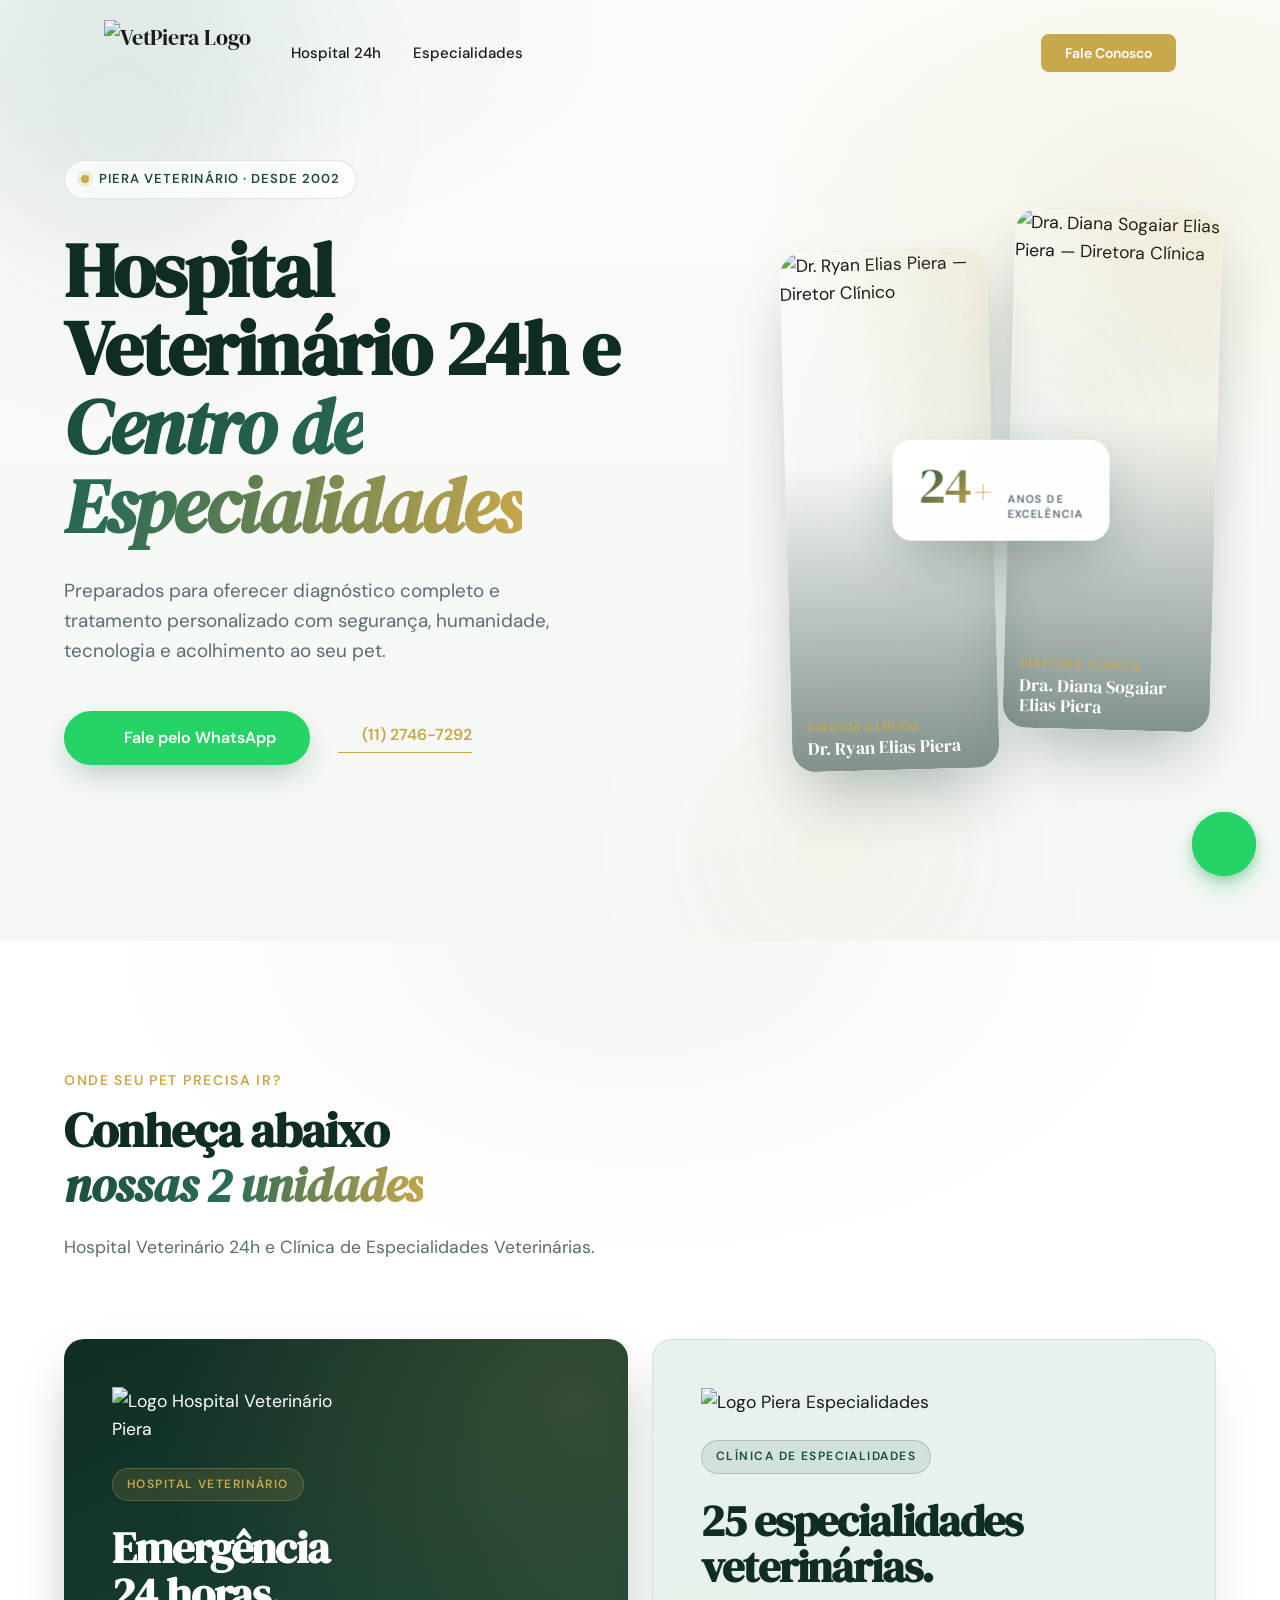
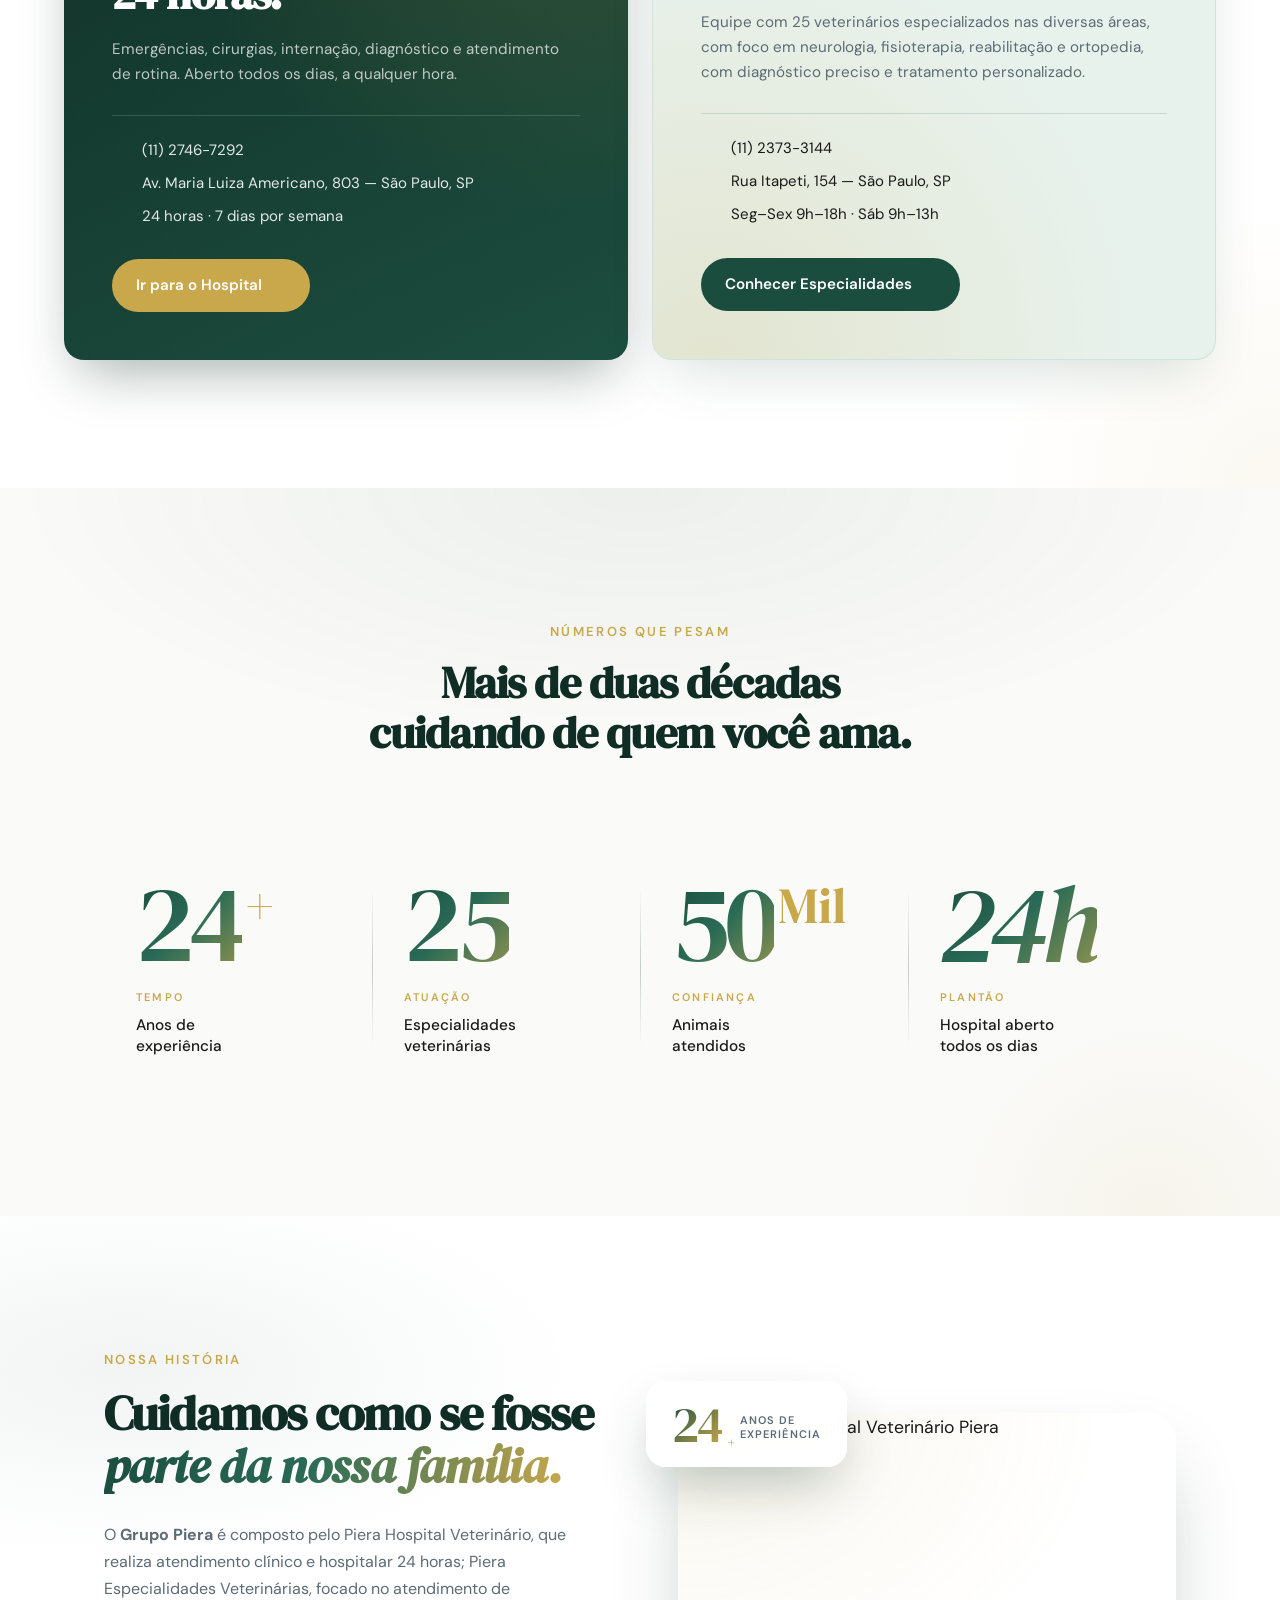
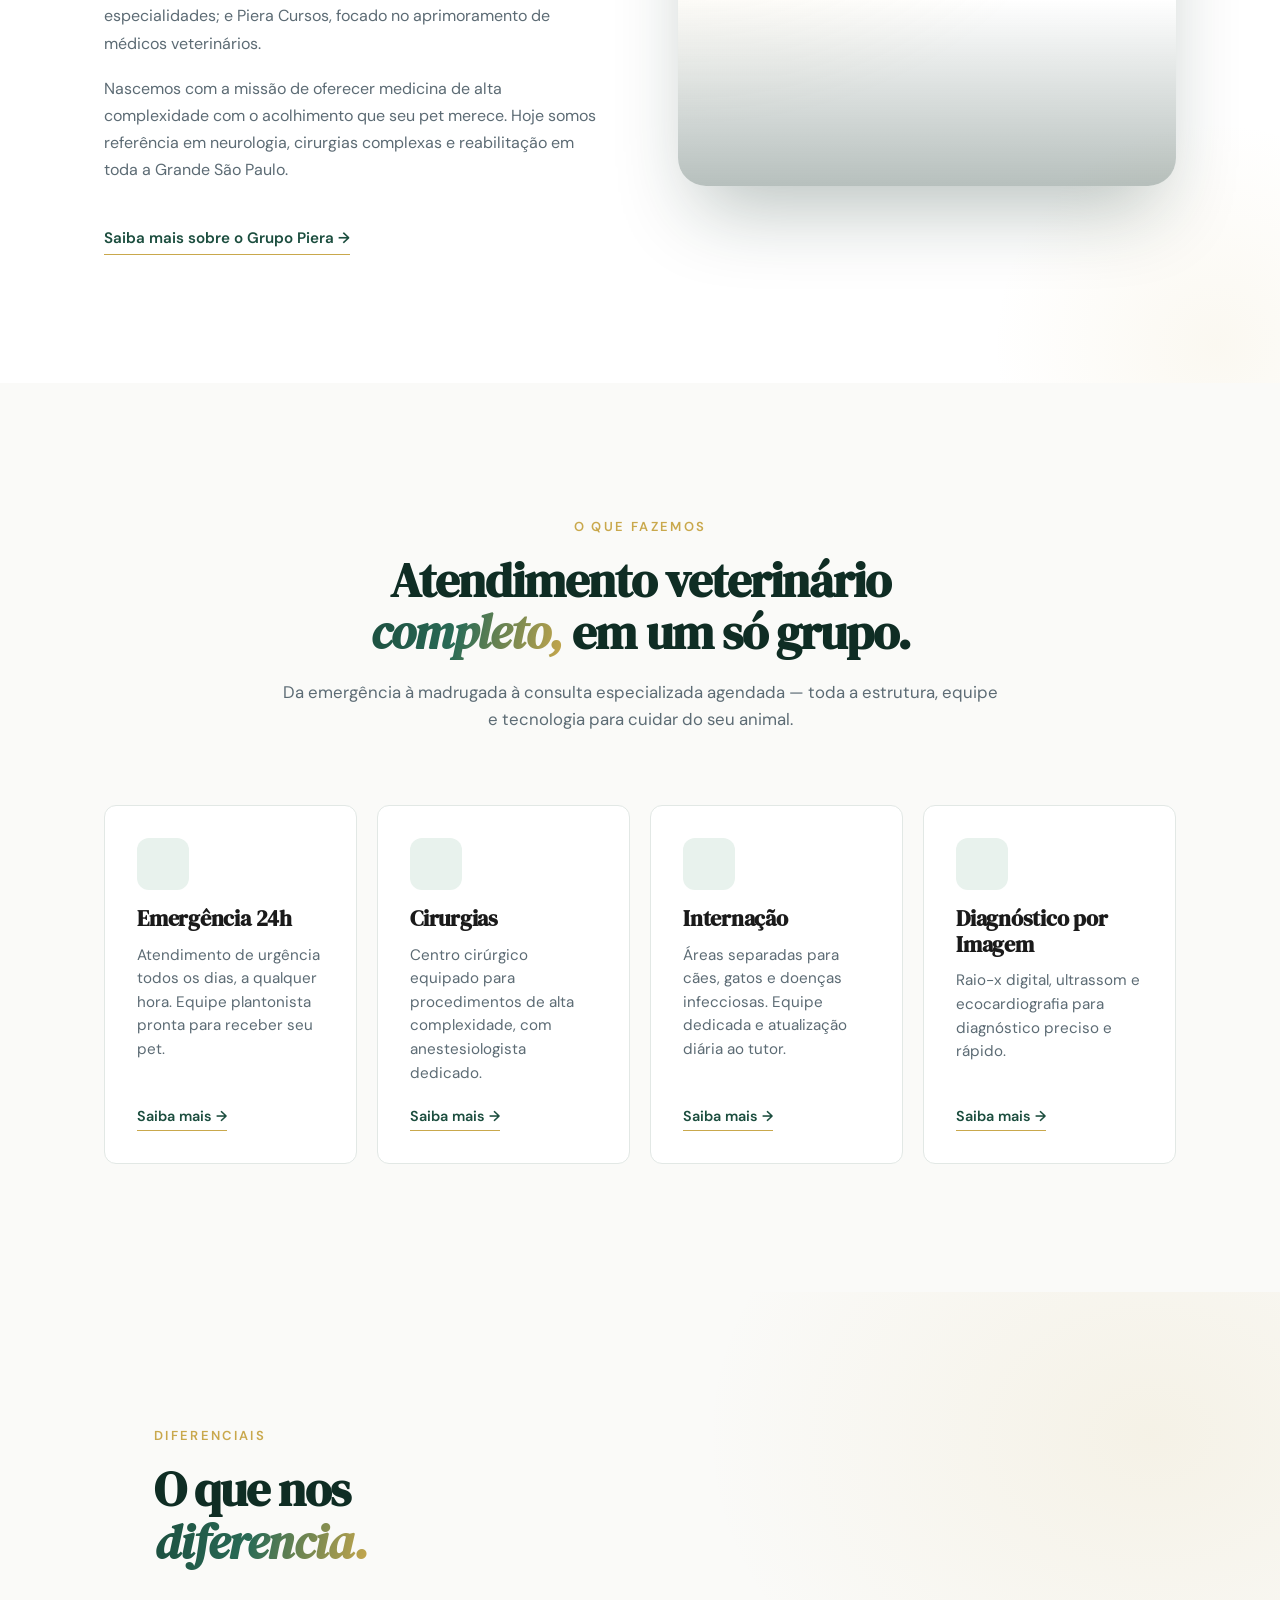
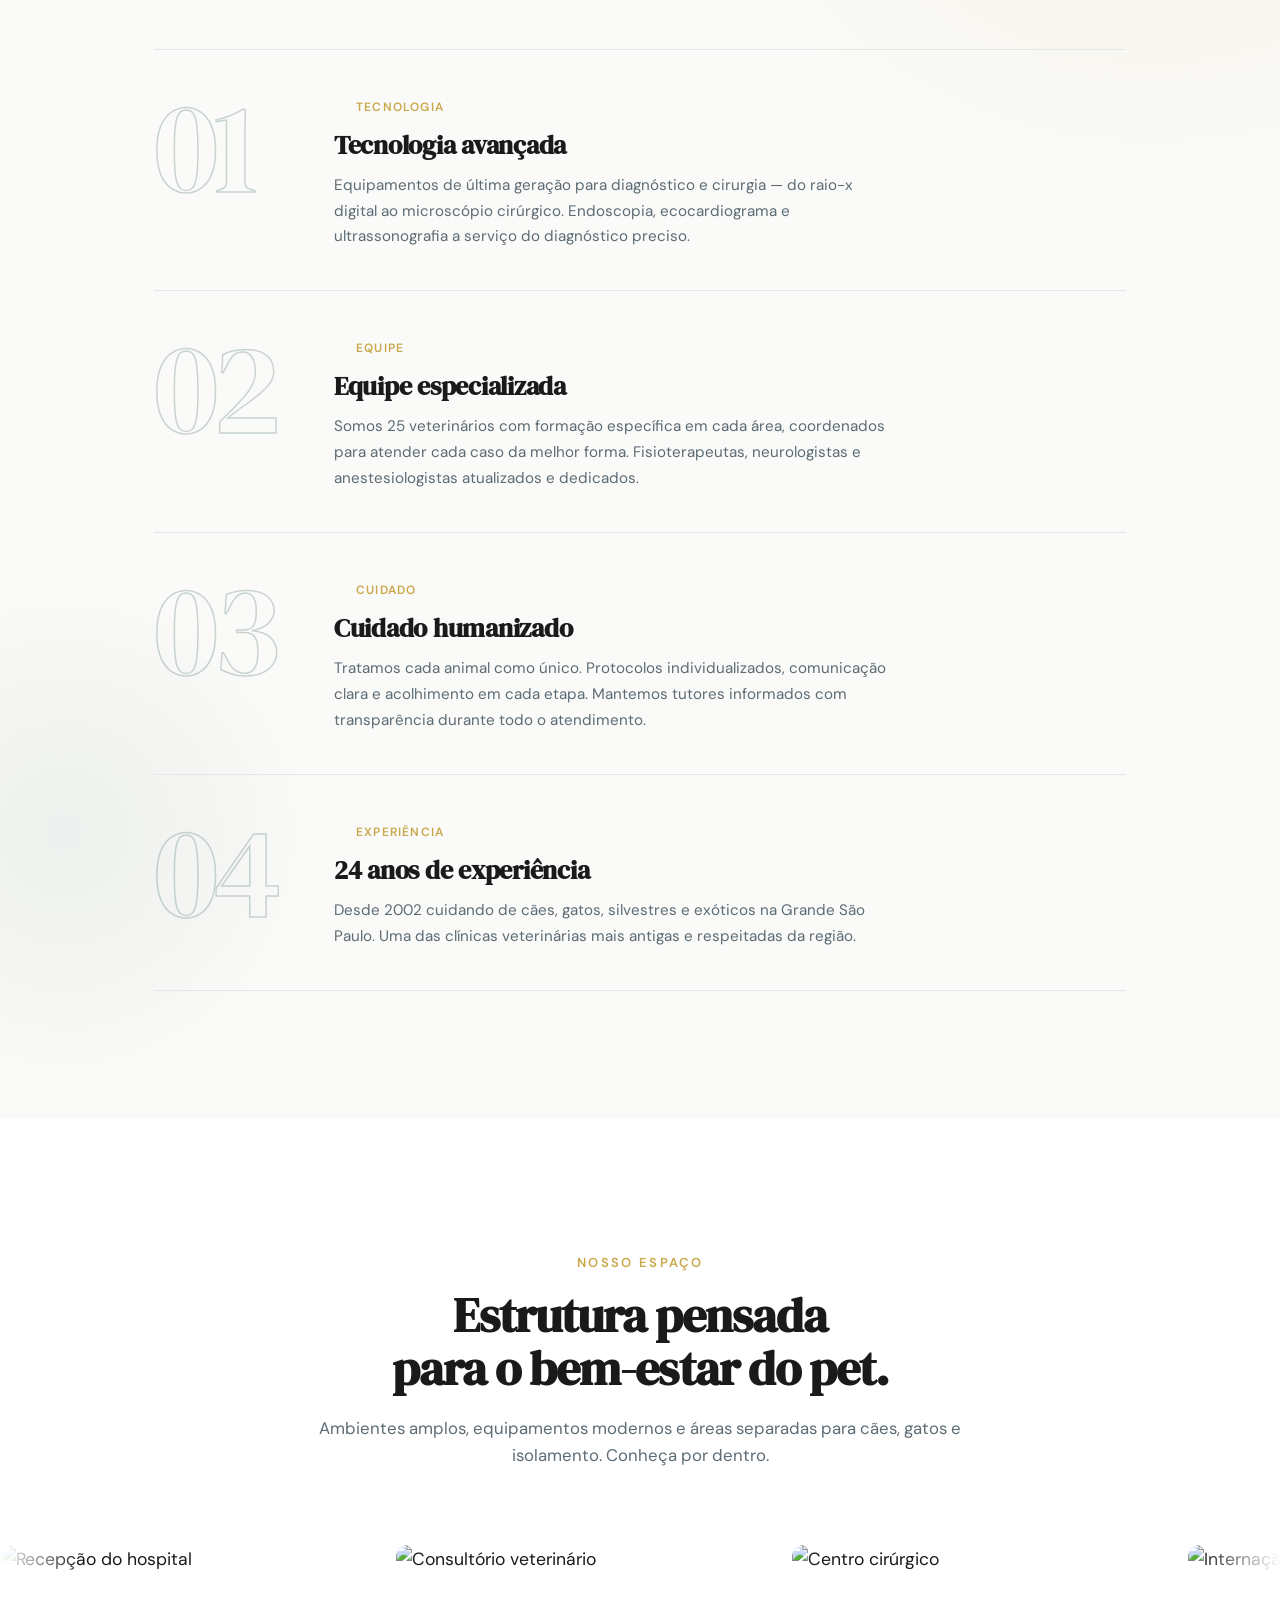
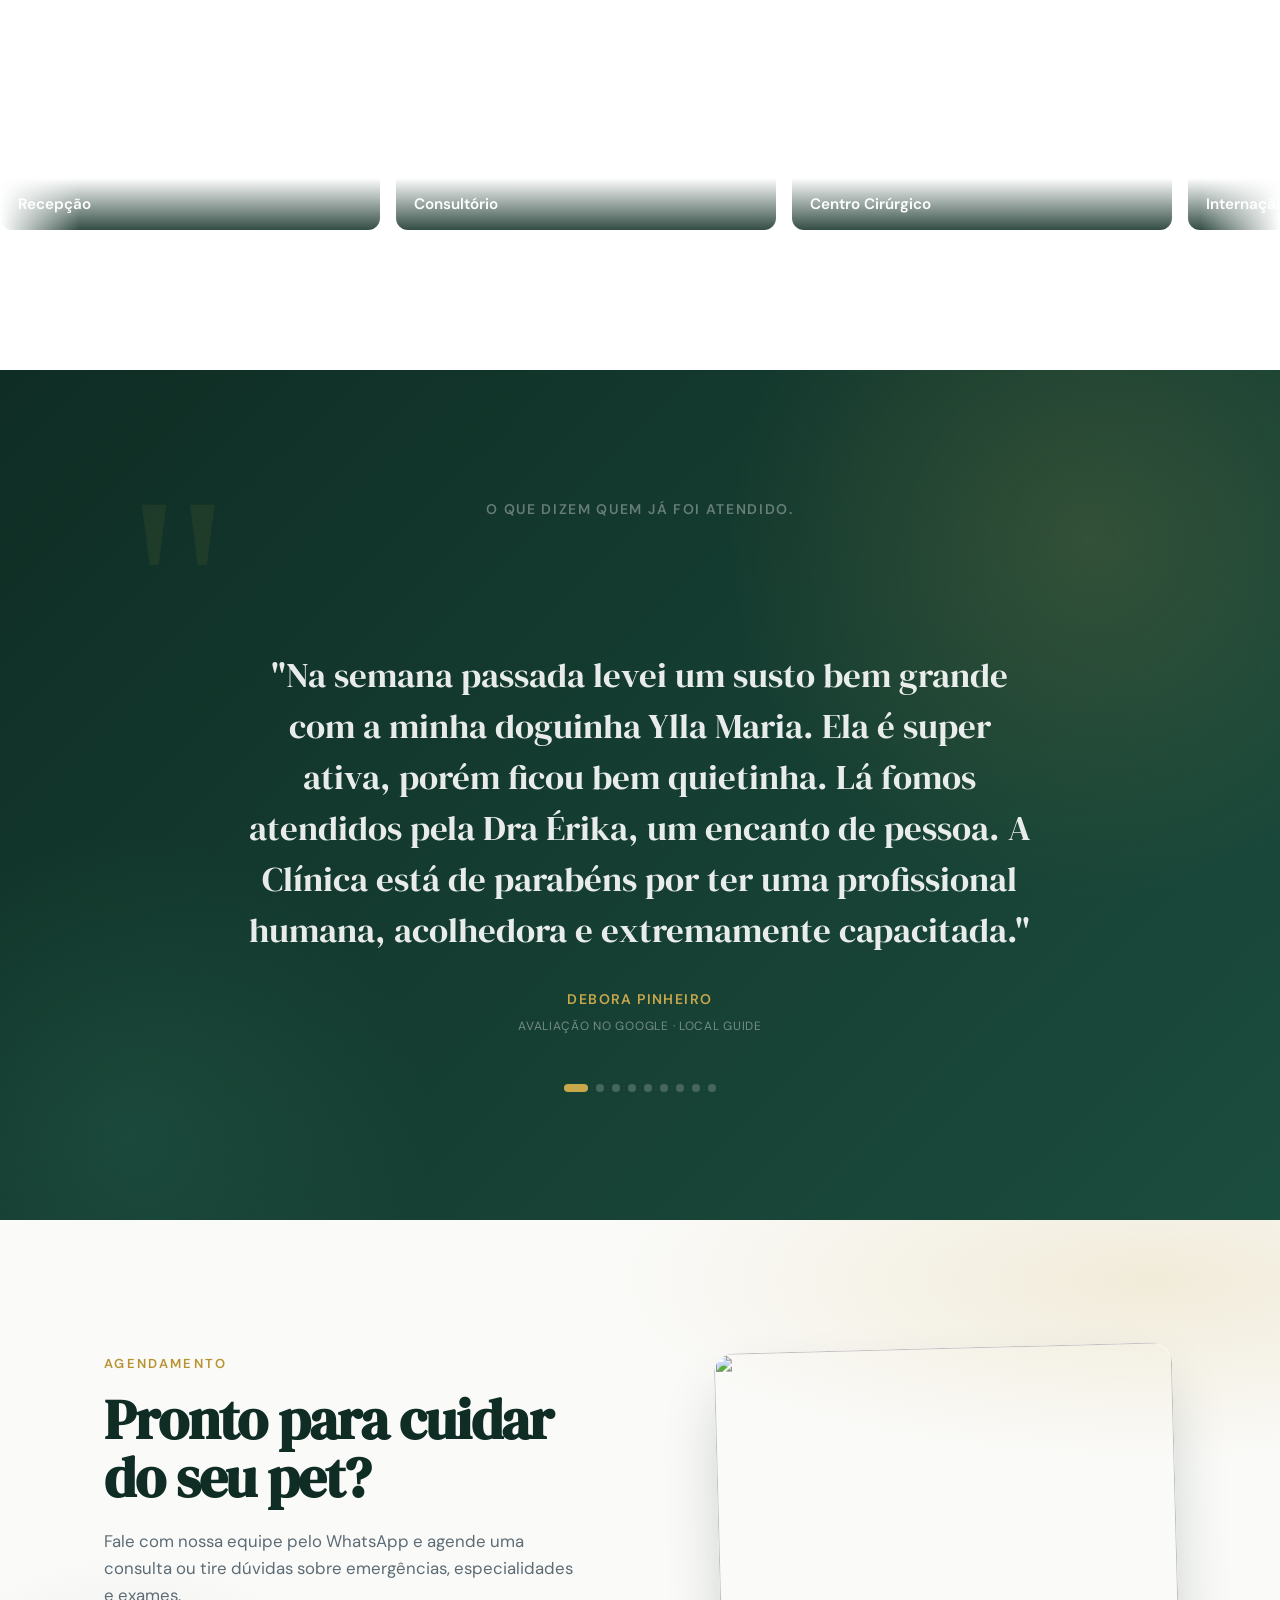
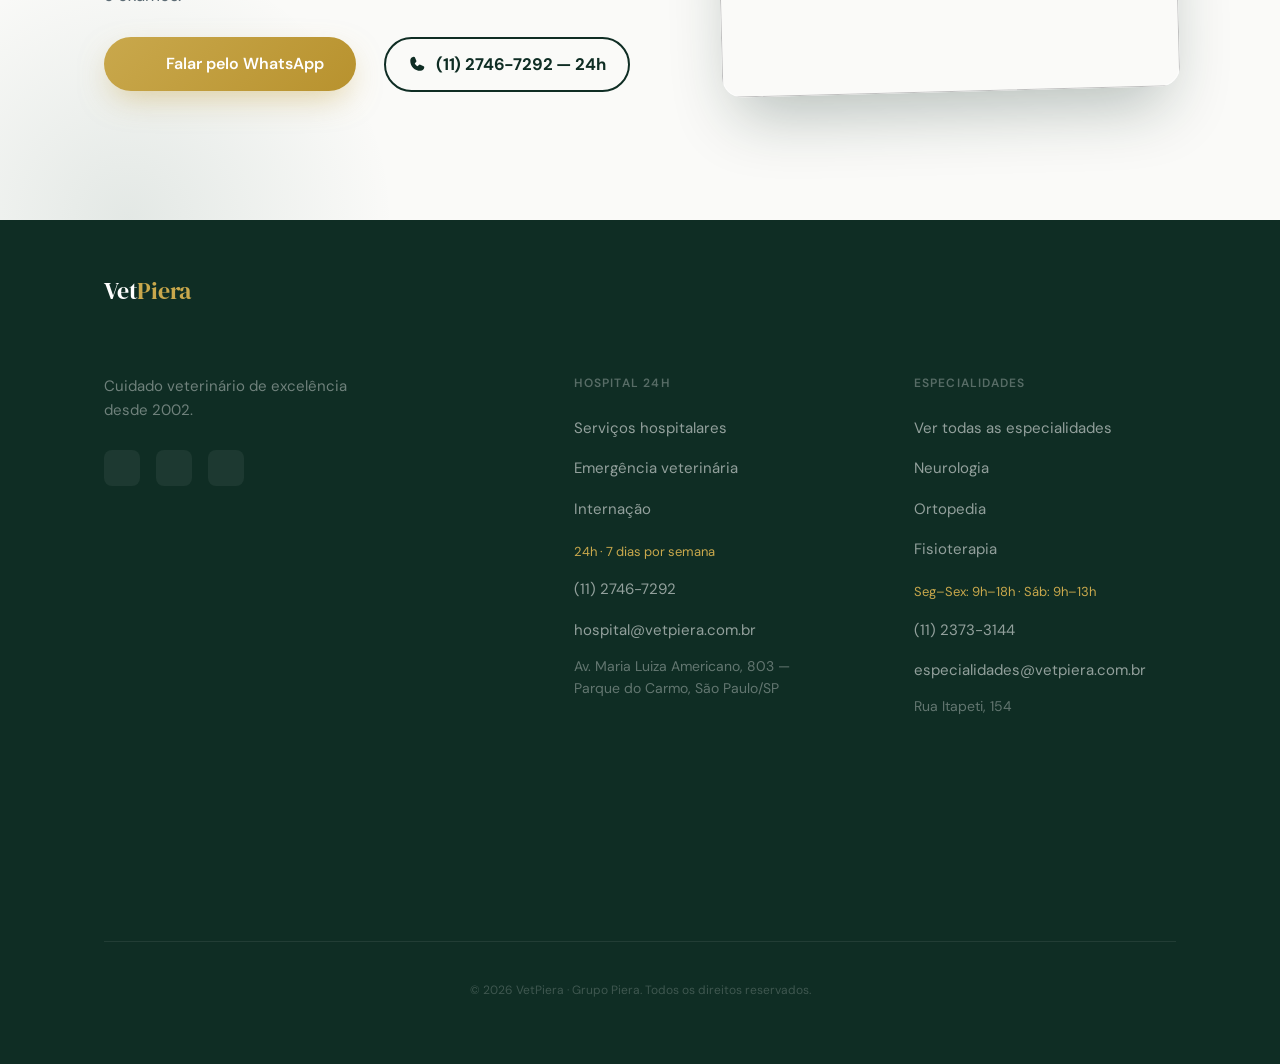
==== commit 847820c6: "Aumento de logos nos heros e correção de cor da logo no card do Hospital na Home" ====
--- a/home/index.html
+++ b/home/index.html
@@ -187,7 +187,7 @@
 
         <!-- Hospital 24h card (dark) -->
         <a href="/hospital" class="unit unit--dark" aria-label="Hospital Veterinário 24h">
-          <img src="/.netlify/images?url=/images/logo-piera-hospital.png&w=400&q=80" alt="Logo Hospital Veterinário Piera" style="width: 240px; margin-bottom: 1.5rem; filter: brightness(0) invert(1);">
+          <img src="/.netlify/images?url=/images/logo-piera-hospital.png&w=400&q=80" alt="Logo Hospital Veterinário Piera" style="width: 240px; margin-bottom: 1.5rem;">
           <span class="unit__tag">Hospital Veterinário</span>
           <h3 class="unit__name">Emergência<br>24 horas.</h3>
           <p class="unit__desc">Emergências, cirurgias, internação, diagnóstico e atendimento de rotina. Aberto todos os dias, a qualquer hora.</p>
